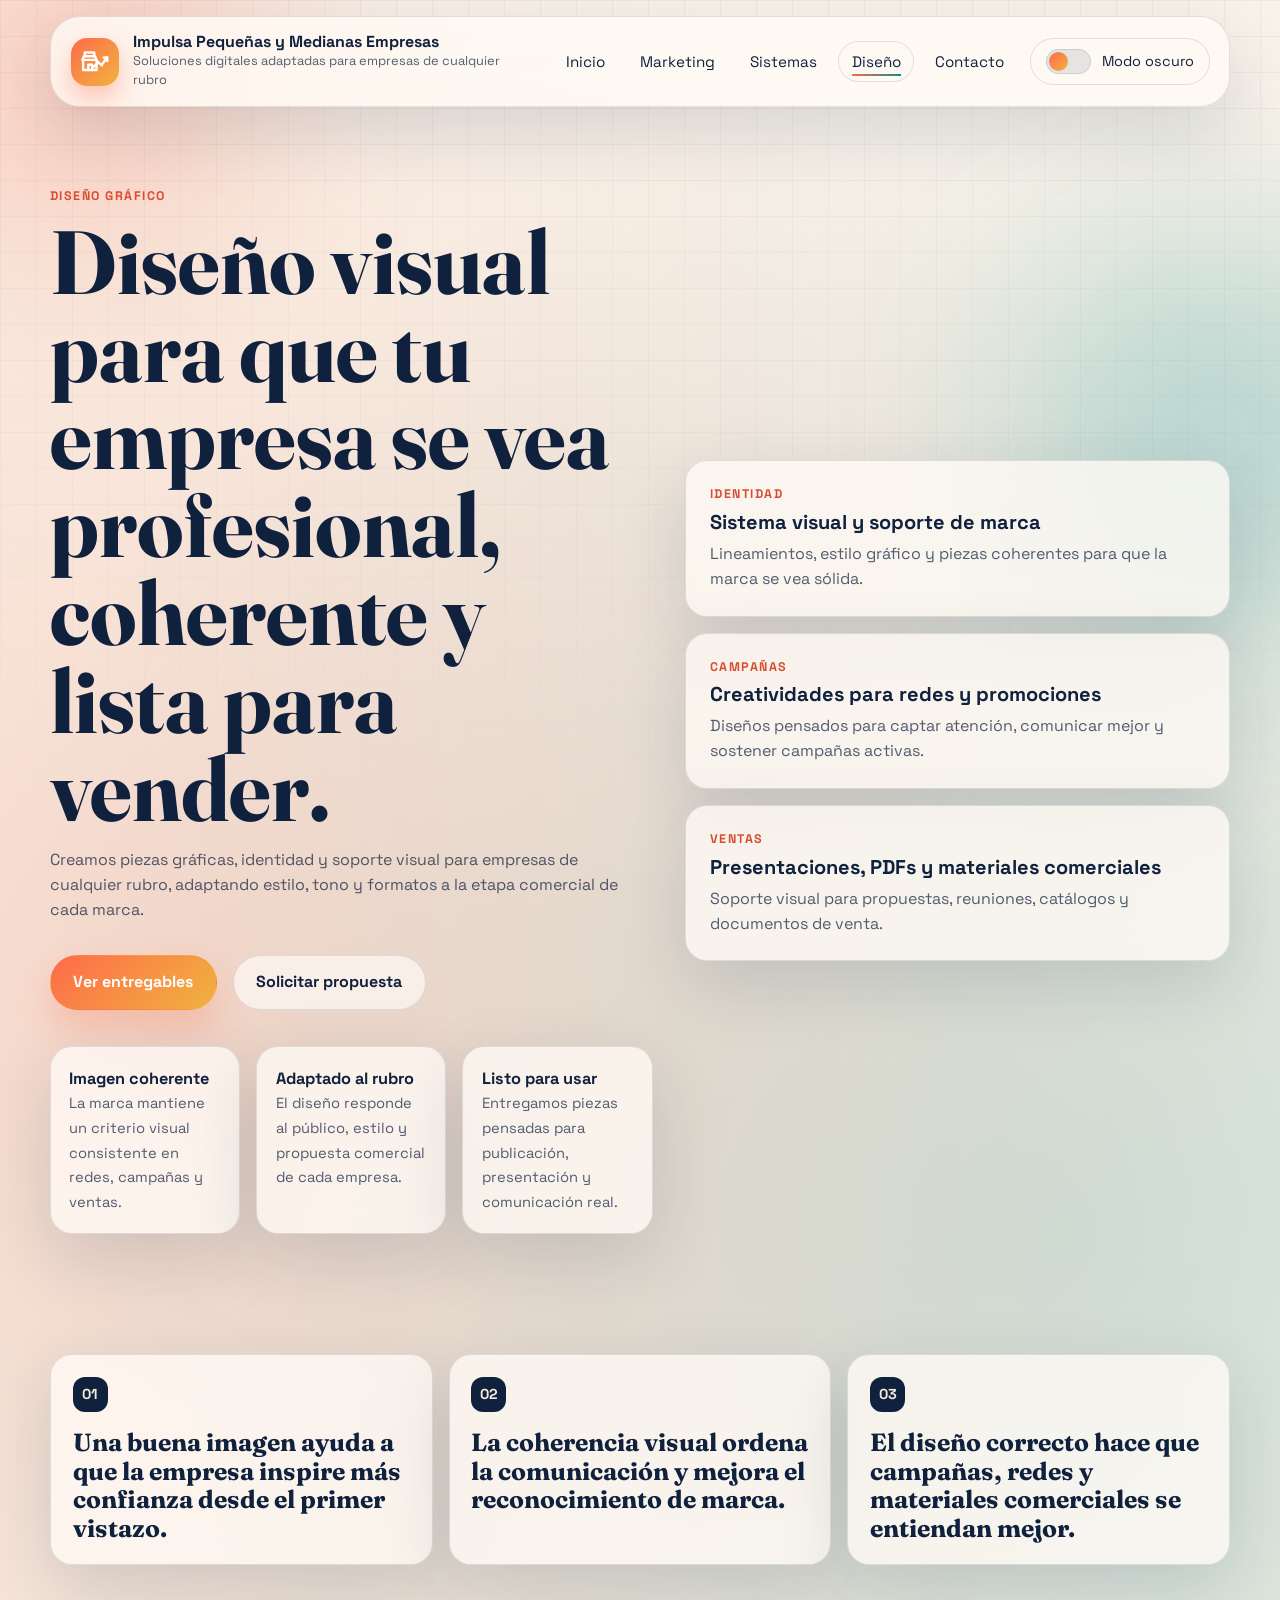
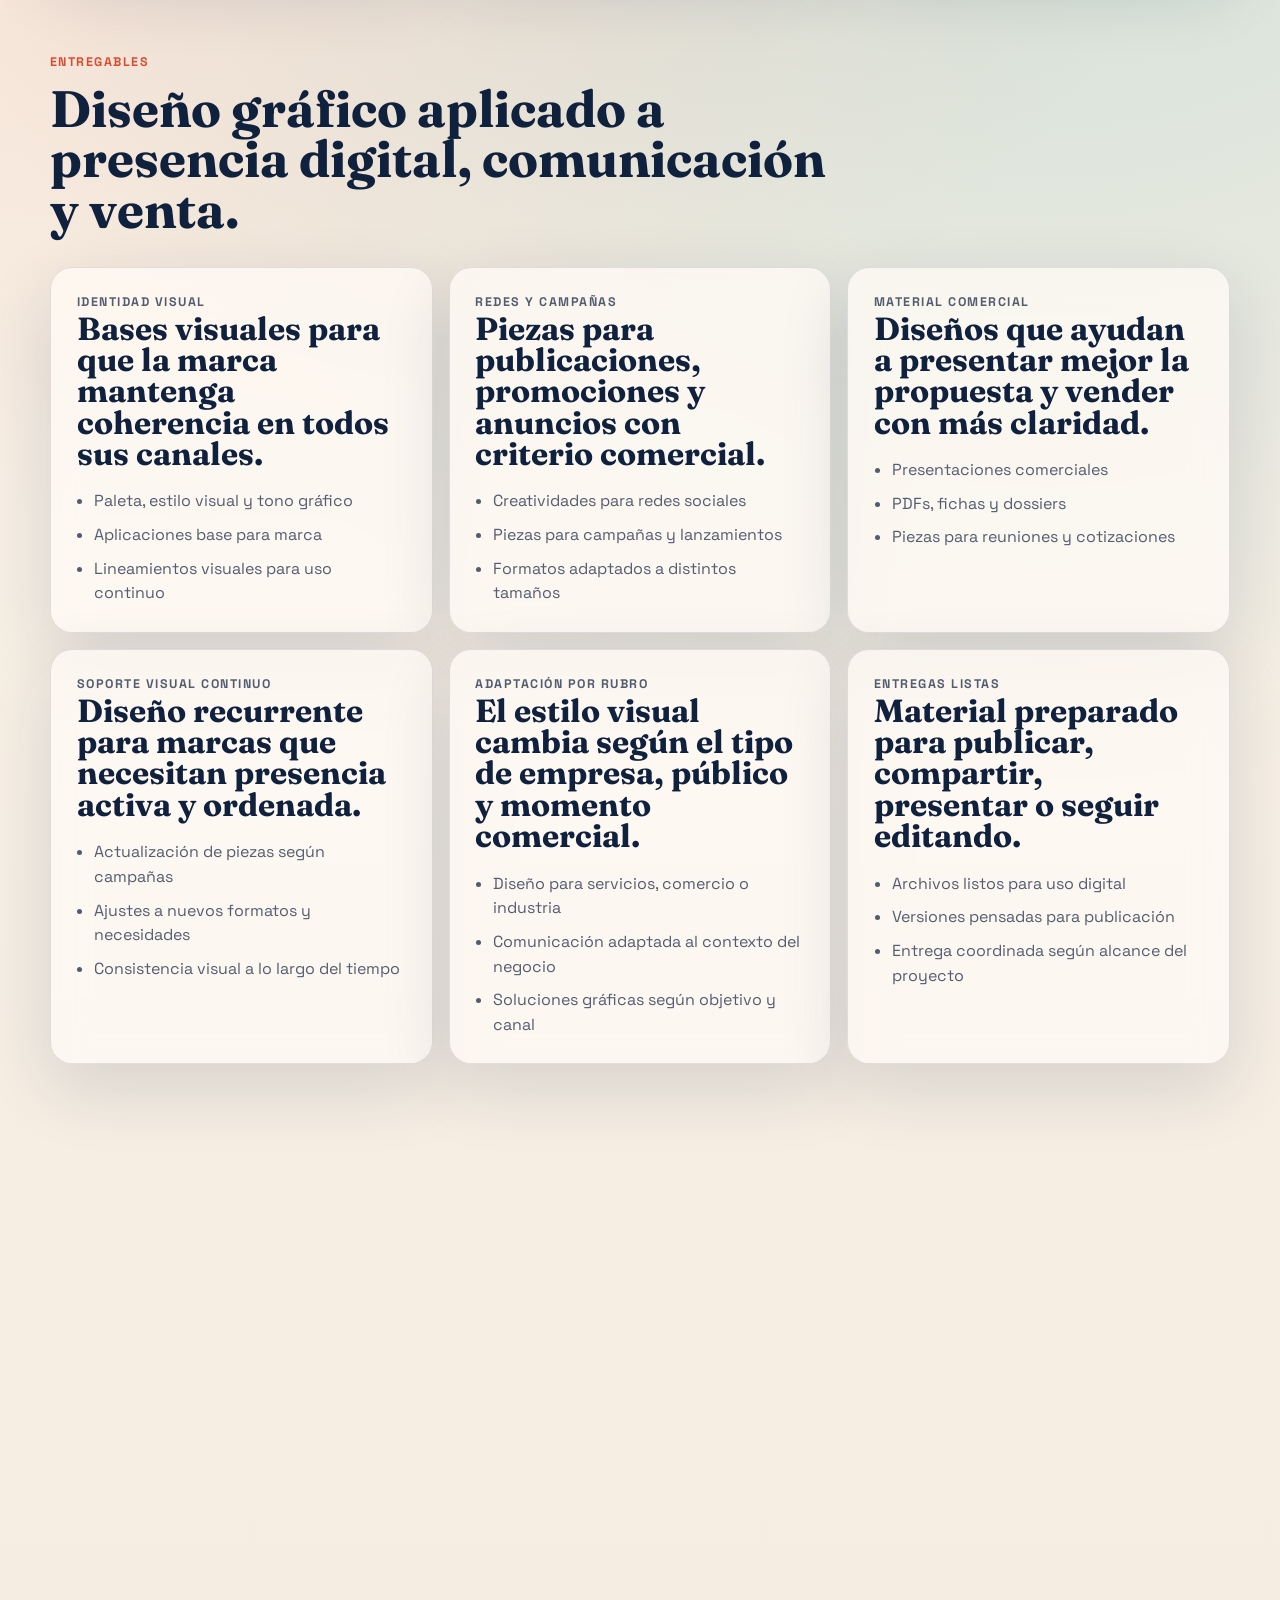
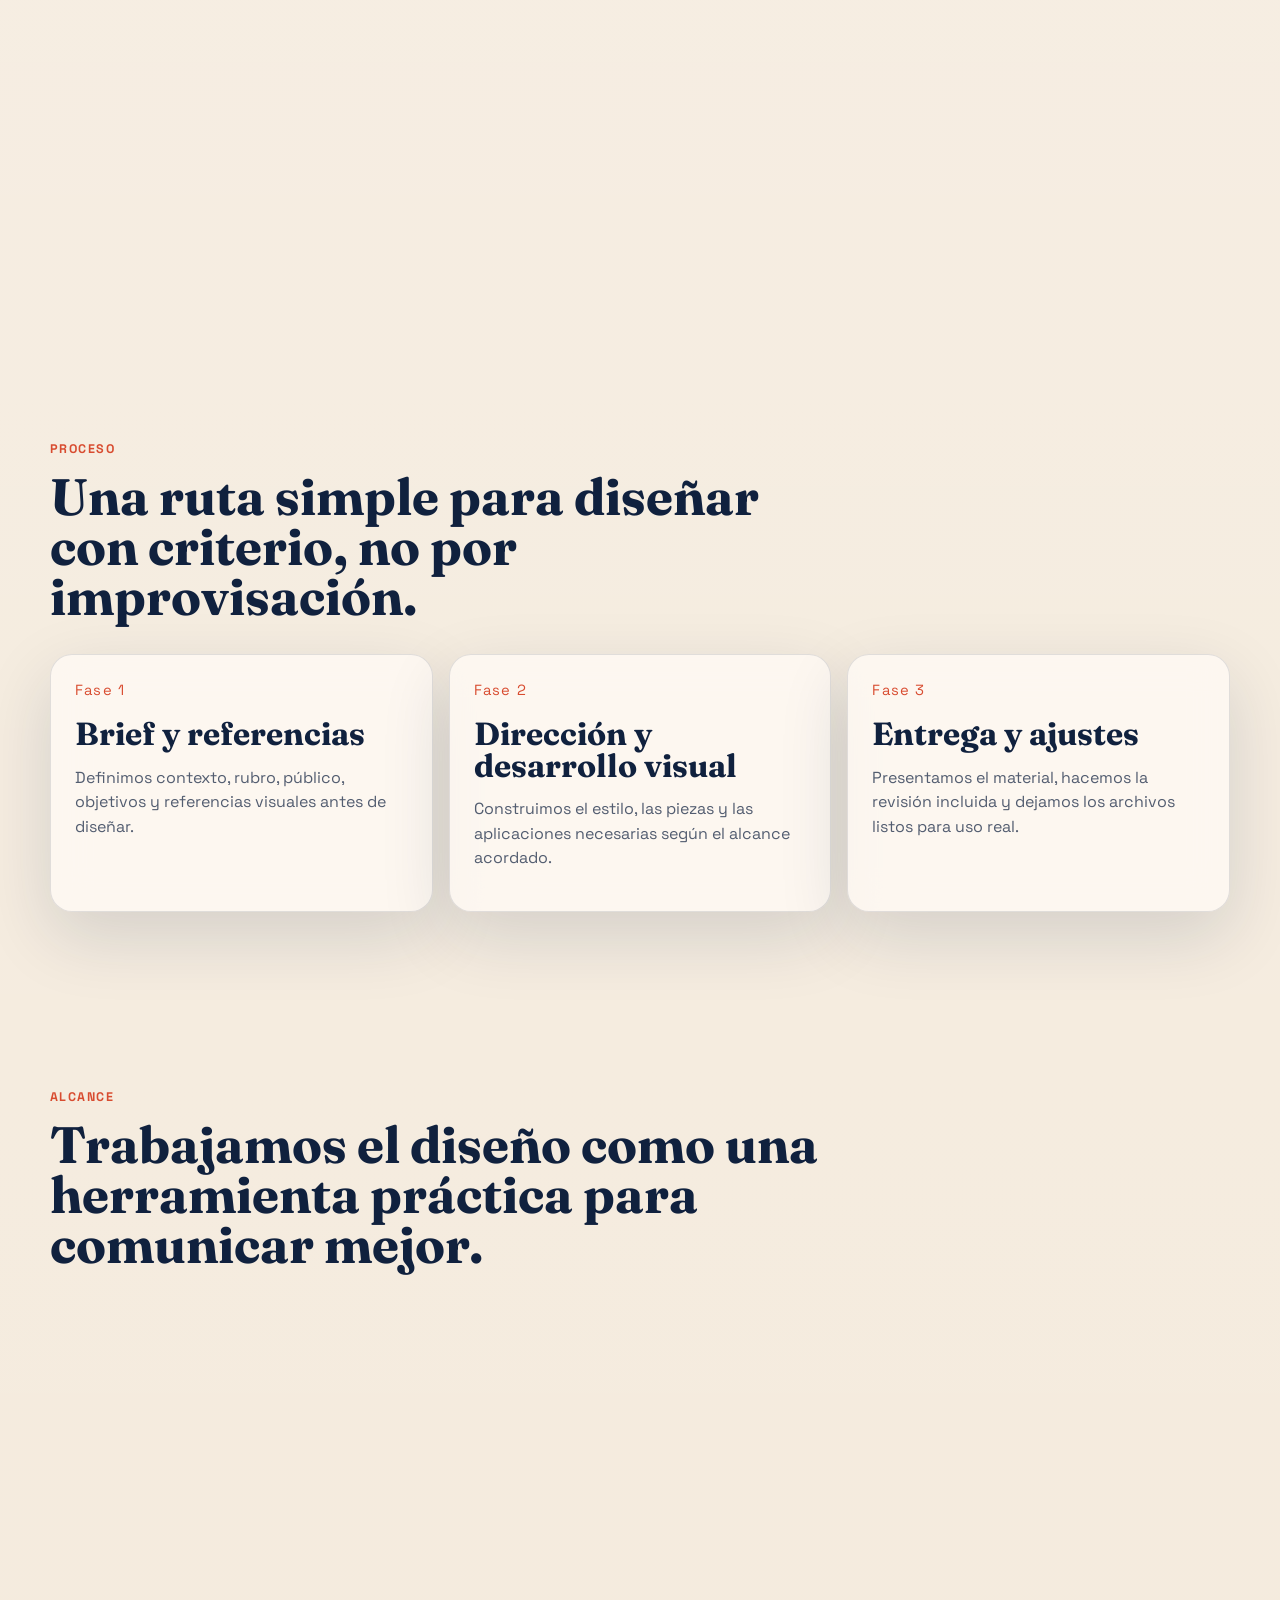
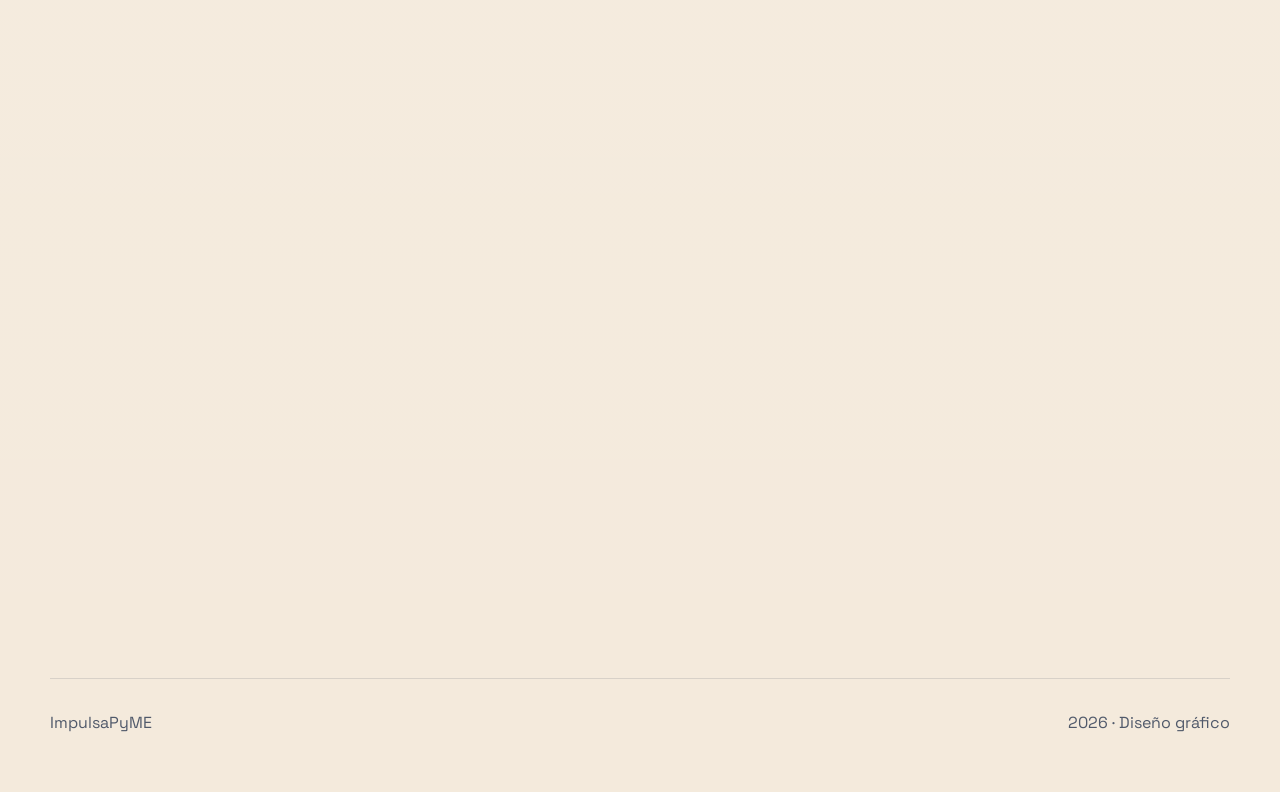
==== diseno.html @ 604ebffc "Add new HTML pages for Diseño Gráfico, Marketing y Redes, and Software a Medida services" ====
<!DOCTYPE html>
<html lang="es">
  <head>
    <meta charset="UTF-8" />
    <meta name="viewport" content="width=device-width, initial-scale=1.0" />
    <meta
      name="description"
      content="Diseño gráfico para empresas de cualquier rubro: identidad visual, piezas para redes, campañas, presentaciones y materiales comerciales."
    />
    <meta name="theme-color" content="#f4eadc" id="theme-color-meta" />
    <title>ImpulsaPyME | Diseño Gráfico</title>
    <link rel="icon" type="image/svg+xml" href="assets/favicon.svg" />
    <link rel="stylesheet" href="styles.css" />
    <script src="script.js" defer></script>
  </head>
  <body data-page="design">
    <div class="background-glow background-glow--left"></div>
    <div class="background-glow background-glow--right"></div>

    <div class="site-shell">
      <header class="topbar">
        <a class="brand" href="index.html" aria-label="Ir al inicio">
          <span class="brand-mark" aria-hidden="true">
            <img src="assets/brand-mark.svg" alt="" />
          </span>
          <span class="brand-copy">
            <strong>Impulsa Pequeñas y Medianas Empresas</strong>
            <small>Soluciones digitales adaptadas para empresas de cualquier rubro</small>
          </span>
        </a>

        <div class="topbar-actions">
          <nav class="site-nav" id="site-nav" aria-label="Principal">
            <a href="index.html" data-page="home">Inicio</a>
            <a href="marketing.html" data-page="marketing">Marketing</a>
            <a href="software.html" data-page="software">Sistemas</a>
            <a href="diseno.html" data-page="design">Diseño</a>
            <a href="#contacto">Contacto</a>
          </nav>

          <button
            class="theme-toggle"
            type="button"
            aria-label="Cambiar tema"
            aria-pressed="false"
          >
            <span class="theme-toggle__track">
              <span class="theme-toggle__thumb"></span>
            </span>
            <span class="theme-toggle__label">Modo oscuro</span>
          </button>
        </div>

        <button
          class="nav-toggle"
          type="button"
          aria-expanded="false"
          aria-controls="site-nav"
          aria-label="Abrir menú"
        >
          <span class="nav-toggle__icon" aria-hidden="true">
            <span></span>
            <span></span>
            <span></span>
          </span>
          <span class="nav-toggle__label">Menú</span>
        </button>
      </header>

      <main>
        <section class="hero section">
          <div class="hero-copy hero-copy--wide reveal">
            <p class="eyebrow">Diseño gráfico</p>
            <h1>Diseño visual para que tu empresa se vea profesional, coherente y lista para vender.</h1>
            <p class="lead">
              Creamos piezas gráficas, identidad y soporte visual para empresas de cualquier rubro,
              adaptando estilo, tono y formatos a la etapa comercial de cada marca.
            </p>

            <div class="hero-actions">
              <a class="button button-primary" href="#entregables">Ver entregables</a>
              <a class="button button-secondary" href="#contacto">Solicitar propuesta</a>
            </div>

            <ul class="hero-stats" aria-label="Ventajas clave">
              <li>
                <strong>Imagen coherente</strong>
                <span>La marca mantiene un criterio visual consistente en redes, campañas y ventas.</span>
              </li>
              <li>
                <strong>Adaptado al rubro</strong>
                <span>El diseño responde al público, estilo y propuesta comercial de cada empresa.</span>
              </li>
              <li>
                <strong>Listo para usar</strong>
                <span>Entregamos piezas pensadas para publicación, presentación y comunicación real.</span>
              </li>
            </ul>
          </div>

          <div class="proposal-stack reveal">
            <article class="proposal-card">
              <p class="panel-label">Identidad</p>
              <strong>Sistema visual y soporte de marca</strong>
              <span>Lineamientos, estilo gráfico y piezas coherentes para que la marca se vea sólida.</span>
            </article>
            <article class="proposal-card">
              <p class="panel-label">Campañas</p>
              <strong>Creatividades para redes y promociones</strong>
              <span>Diseños pensados para captar atención, comunicar mejor y sostener campañas activas.</span>
            </article>
            <article class="proposal-card">
              <p class="panel-label">Ventas</p>
              <strong>Presentaciones, PDFs y materiales comerciales</strong>
              <span>Soporte visual para propuestas, reuniones, catálogos y documentos de venta.</span>
            </article>
          </div>
        </section>

        <section class="benefit-band reveal" aria-label="Razones para invertir en diseño">
          <article>
            <span>01</span>
            <h2>Una buena imagen ayuda a que la empresa inspire más confianza desde el primer vistazo.</h2>
          </article>
          <article>
            <span>02</span>
            <h2>La coherencia visual ordena la comunicación y mejora el reconocimiento de marca.</h2>
          </article>
          <article>
            <span>03</span>
            <h2>El diseño correcto hace que campañas, redes y materiales comerciales se entiendan mejor.</h2>
          </article>
        </section>

        <section class="section" id="entregables">
          <div class="section-heading reveal">
            <p class="eyebrow">Entregables</p>
            <h2>Diseño gráfico aplicado a presencia digital, comunicación y venta.</h2>
          </div>

          <div class="service-grid">
            <article class="service-card reveal">
              <p class="card-kicker">Identidad visual</p>
              <h3>Bases visuales para que la marca mantenga coherencia en todos sus canales.</h3>
              <ul>
                <li>Paleta, estilo visual y tono gráfico</li>
                <li>Aplicaciones base para marca</li>
                <li>Lineamientos visuales para uso continuo</li>
              </ul>
            </article>

            <article class="service-card reveal">
              <p class="card-kicker">Redes y campañas</p>
              <h3>Piezas para publicaciones, promociones y anuncios con criterio comercial.</h3>
              <ul>
                <li>Creatividades para redes sociales</li>
                <li>Piezas para campañas y lanzamientos</li>
                <li>Formatos adaptados a distintos tamaños</li>
              </ul>
            </article>

            <article class="service-card reveal">
              <p class="card-kicker">Material comercial</p>
              <h3>Diseños que ayudan a presentar mejor la propuesta y vender con más claridad.</h3>
              <ul>
                <li>Presentaciones comerciales</li>
                <li>PDFs, fichas y dossiers</li>
                <li>Piezas para reuniones y cotizaciones</li>
              </ul>
            </article>

            <article class="service-card reveal">
              <p class="card-kicker">Soporte visual continuo</p>
              <h3>Diseño recurrente para marcas que necesitan presencia activa y ordenada.</h3>
              <ul>
                <li>Actualización de piezas según campañas</li>
                <li>Ajustes a nuevos formatos y necesidades</li>
                <li>Consistencia visual a lo largo del tiempo</li>
              </ul>
            </article>

            <article class="service-card reveal">
              <p class="card-kicker">Adaptación por rubro</p>
              <h3>El estilo visual cambia según el tipo de empresa, público y momento comercial.</h3>
              <ul>
                <li>Diseño para servicios, comercio o industria</li>
                <li>Comunicación adaptada al contexto del negocio</li>
                <li>Soluciones gráficas según objetivo y canal</li>
              </ul>
            </article>

            <article class="service-card reveal">
              <p class="card-kicker">Entregas listas</p>
              <h3>Material preparado para publicar, compartir, presentar o seguir editando.</h3>
              <ul>
                <li>Archivos listos para uso digital</li>
                <li>Versiones pensadas para publicación</li>
                <li>Entrega coordinada según alcance del proyecto</li>
              </ul>
            </article>
          </div>
        </section>

        <section class="section" id="beneficios">
          <div class="section-heading reveal">
            <p class="eyebrow">Resultados</p>
            <h2>Diseño que no solo se ve bien: también ordena cómo la empresa se presenta y comunica.</h2>
          </div>

          <div class="benefits-grid">
            <article class="benefit-card reveal">
              <strong>Más coherencia de marca</strong>
              <p>Las piezas dejan de verse improvisadas y pasan a responder a una lógica visual común.</p>
            </article>
            <article class="benefit-card reveal">
              <strong>Mejor percepción</strong>
              <p>Una marca cuidada transmite más seriedad, orden y confianza frente al público.</p>
            </article>
            <article class="benefit-card reveal">
              <strong>Comunicación más clara</strong>
              <p>El diseño ayuda a que ofertas, mensajes y propuestas se entiendan con rapidez.</p>
            </article>
            <article class="benefit-card reveal">
              <strong>Versatilidad</strong>
              <p>El material puede aplicarse en redes, presentaciones, propuestas y campañas.</p>
            </article>
          </div>
        </section>

        <section class="section" id="proceso">
          <div class="section-heading reveal">
            <p class="eyebrow">Proceso</p>
            <h2>Una ruta simple para diseñar con criterio, no por improvisación.</h2>
          </div>

          <div class="process-grid process-grid--three">
            <article class="process-step reveal">
              <span>Fase 1</span>
              <h3>Brief y referencias</h3>
              <p>Definimos contexto, rubro, público, objetivos y referencias visuales antes de diseñar.</p>
            </article>
            <article class="process-step reveal">
              <span>Fase 2</span>
              <h3>Dirección y desarrollo visual</h3>
              <p>Construimos el estilo, las piezas y las aplicaciones necesarias según el alcance acordado.</p>
            </article>
            <article class="process-step reveal">
              <span>Fase 3</span>
              <h3>Entrega y ajustes</h3>
              <p>Presentamos el material, hacemos la revisión incluida y dejamos los archivos listos para uso real.</p>
            </article>
          </div>
        </section>

        <section class="section">
          <div class="section-heading reveal">
            <p class="eyebrow">Alcance</p>
            <h2>Trabajamos el diseño como una herramienta práctica para comunicar mejor.</h2>
          </div>

          <div class="note-grid">
            <article class="note-card reveal">
              <strong>Diseño para cualquier rubro</strong>
              <p>La propuesta visual se adapta al tipo de empresa, al público y al canal donde se usará.</p>
            </article>
            <article class="note-card reveal">
              <strong>Soporte comercial</strong>
              <p>Podemos diseñar desde contenido para redes hasta materiales para reuniones y propuestas.</p>
            </article>
            <article class="note-card reveal">
              <strong>Formato listo</strong>
              <p>Las piezas se preparan para publicación, envío o presentación según el caso.</p>
            </article>
            <article class="note-card reveal">
              <strong>Cotización personalizada</strong>
              <p>El alcance se define según cantidad de piezas, complejidad y continuidad requerida.</p>
            </article>
          </div>
        </section>

        <section class="section contact-section" id="contacto">
          <div class="contact-card reveal">
            <div>
              <p class="eyebrow">Contacto</p>
              <h2>Si quieres fortalecer la imagen de tu empresa, armamos una propuesta visual a medida.</h2>
              <p>
                Somos agentes ubicados en Santa Cruz, Bolivia, y trabajamos con empresas de
                cualquier rubro adaptando el diseño a sus objetivos y contexto comercial.
              </p>
            </div>

            <div class="contact-actions">
              <a
                class="button button-primary"
                href="mailto:julieth3357t@gmail.com?subject=Quiero%20cotizar%20dise%C3%B1o%20gr%C3%A1fico"
              >
                julieth3357t@gmail.com
              </a>
              <a
                class="button button-secondary"
                href="https://wa.me/59175541660?text=Hola%2C%20quiero%20cotizar%20dise%C3%B1o%20gr%C3%A1fico%20para%20mi%20empresa"
                target="_blank"
                rel="noreferrer"
              >
                WhatsApp: 755 41 660
              </a>
            </div>

            <div class="contact-meta">
              <button class="copy-chip" type="button" data-copy="julieth3357t@gmail.com">
                Copiar correo
              </button>
              <button class="copy-chip" type="button" data-copy="75541660">
                Copiar WhatsApp
              </button>
              <span class="microcopy">Agentes ubicados en Santa Cruz, Bolivia. Atención a empresas de cualquier rubro con soluciones adaptadas en marketing, sistemas y diseño.</span>
            </div>
          </div>
        </section>
      </main>

      <footer class="footer">
        <p>ImpulsaPyME</p>
        <p><span id="current-year"></span> · Diseño gráfico</p>
      </footer>
    </div>
  </body>
</html>
---- styles.css ----
@import url("https://fonts.googleapis.com/css2?family=Fraunces:opsz,wght@9..144,600;9..144,700&family=Space+Grotesk:wght@400;500;700&display=swap");

:root {
  --bg: #f4eadc;
  --bg-fade: rgba(255, 255, 255, 0.4);
  --surface: rgba(255, 250, 245, 0.78);
  --surface-strong: #fffaf5;
  --surface-contrast: rgba(16, 33, 62, 0.94);
  --ink: #10213e;
  --muted: rgba(16, 33, 62, 0.72);
  --line: rgba(16, 33, 62, 0.12);
  --line-strong: rgba(16, 33, 62, 0.22);
  --accent: #ff6b4a;
  --accent-deep: #d84c30;
  --teal: #0f8b8d;
  --teal-deep: #0a6b74;
  --gold: #f0b33f;
  --glow-left: rgba(255, 107, 74, 0.18);
  --glow-right: rgba(15, 139, 141, 0.18);
  --grid-color: rgba(16, 33, 62, 0.05);
  --shadow: 0 24px 70px rgba(16, 33, 62, 0.14);
  --shadow-strong: 0 36px 110px rgba(16, 33, 62, 0.22);
  --shadow-soft: 0 18px 40px rgba(16, 33, 62, 0.12);
  --radius-lg: 30px;
  --radius-md: 22px;
  --radius-sm: 999px;
  --max-width: 1180px;
  --surface-dark: #08111f;
  --surface-dark-strong: #0d1a2e;
  --ink-inverse: #fff7ef;
  --muted-inverse: rgba(255, 247, 239, 0.74);
  --line-inverse: rgba(255, 247, 239, 0.12);
  --theme-color: #f4eadc;
}

:root[data-theme="dark"] {
  --bg: #09111f;
  --bg-fade: rgba(9, 17, 31, 0.4);
  --surface: rgba(12, 20, 37, 0.74);
  --surface-strong: #101d34;
  --surface-contrast: rgba(244, 234, 220, 0.96);
  --ink: #ecf3ff;
  --muted: rgba(236, 243, 255, 0.72);
  --line: rgba(236, 243, 255, 0.12);
  --line-strong: rgba(236, 243, 255, 0.22);
  --accent: #ff8f6d;
  --accent-deep: #ffb39a;
  --teal: #56d8d4;
  --teal-deep: #87f2ef;
  --gold: #ffcf6d;
  --glow-left: rgba(255, 143, 109, 0.2);
  --glow-right: rgba(86, 216, 212, 0.2);
  --grid-color: rgba(236, 243, 255, 0.06);
  --shadow: 0 24px 70px rgba(0, 0, 0, 0.34);
  --shadow-strong: 0 36px 110px rgba(0, 0, 0, 0.46);
  --shadow-soft: 0 18px 40px rgba(0, 0, 0, 0.28);
  --surface-dark: #040914;
  --surface-dark-strong: #0a1425;
  --ink-inverse: #fff4e7;
  --muted-inverse: rgba(255, 244, 231, 0.72);
  --line-inverse: rgba(255, 244, 231, 0.14);
  --theme-color: #09111f;
}

* {
  box-sizing: border-box;
}

html {
  scroll-behavior: smooth;
}

body {
  margin: 0;
  min-height: 100vh;
  background:
    radial-gradient(circle at 15% 18%, var(--glow-left), transparent 24%),
    radial-gradient(circle at 82% 22%, var(--glow-right), transparent 26%),
    linear-gradient(180deg, var(--bg-fade), rgba(255, 255, 255, 0)), var(--bg);
  color: var(--ink);
  font-family: "Space Grotesk", sans-serif;
  line-height: 1.55;
  overflow-x: hidden;
  transition:
    background-color 0.35s ease,
    color 0.35s ease;
}

body::before {
  position: fixed;
  inset: 0;
  background-image:
    linear-gradient(var(--grid-color) 1px, transparent 1px),
    linear-gradient(90deg, var(--grid-color) 1px, transparent 1px);
  background-size: 36px 36px;
  content: "";
  -webkit-mask-image: linear-gradient(180deg, rgba(0, 0, 0, 0.85), transparent);
  mask-image: linear-gradient(180deg, rgba(0, 0, 0, 0.85), transparent);
  pointer-events: none;
  z-index: -3;
}

.background-glow {
  position: fixed;
  border-radius: 50%;
  filter: blur(100px);
  opacity: 0.55;
  pointer-events: none;
  z-index: -2;
}

.background-glow--left {
  top: -7rem;
  left: -6rem;
  width: 22rem;
  height: 22rem;
  background: color-mix(in srgb, var(--accent) 45%, transparent);
}

.background-glow--right {
  top: 15rem;
  right: -8rem;
  width: 24rem;
  height: 24rem;
  background: color-mix(in srgb, var(--teal) 42%, transparent);
}

.site-shell {
  width: min(calc(100% - 2rem), var(--max-width));
  margin: 0 auto;
  padding-bottom: 2.5rem;
}

.topbar {
  position: sticky;
  top: 1rem;
  z-index: 50;
  --header-y: 0px;
  --header-scale: 1;
  display: flex;
  align-items: center;
  justify-content: space-between;
  gap: 1rem;
  margin-top: 1rem;
  padding: 1rem 1.25rem;
  border: 1px solid var(--line);
  border-radius: var(--radius-lg);
  background: color-mix(in srgb, var(--surface-strong) 82%, transparent);
  backdrop-filter: blur(20px);
  box-shadow: var(--shadow);
  opacity: 1;
  transform: translateY(var(--header-y)) scale(var(--header-scale));
  transition:
    transform 0.25s ease,
    box-shadow 0.25s ease,
    background-color 0.25s ease,
    border-color 0.25s ease,
    opacity 0.22s ease;
}

.topbar.is-scrolled {
  --header-scale: 0.992;
  box-shadow: var(--shadow-strong);
}

.topbar.is-hidden {
  --header-y: calc(-100% - 1.4rem);
  opacity: 0;
  pointer-events: none;
}

.brand {
  display: inline-flex;
  align-items: center;
  gap: 0.9rem;
  color: inherit;
  min-width: 0;
  text-decoration: none;
}

.brand-mark {
  display: inline-grid;
  place-items: center;
  width: 3rem;
  height: 3rem;
  border-radius: 1rem;
  background: linear-gradient(135deg, var(--accent), var(--gold));
  color: #fff;
  font-weight: 700;
  letter-spacing: 0.08em;
  box-shadow: 0 12px 24px color-mix(in srgb, var(--accent) 35%, transparent);
  transition:
    transform 0.25s ease,
    box-shadow 0.25s ease;
}

.brand-mark img {
  display: block;
  width: 80%;
  height: 80%;
}

.brand:hover .brand-mark,
.brand:focus-visible .brand-mark {
  transform: rotate(-8deg) scale(1.05);
  box-shadow: 0 18px 34px color-mix(in srgb, var(--accent) 45%, transparent);
}

.brand-copy {
  display: flex;
  flex-direction: column;
  min-width: 0;
}

.brand-copy strong {
  font-size: 1rem;
  line-height: 1.1;
}

.brand-copy small {
  color: var(--muted);
  font-size: 0.8rem;
}

.topbar-actions {
  display: inline-flex;
  align-items: center;
  gap: 0.75rem;
  min-width: 0;
}

.site-nav {
  display: inline-flex;
  align-items: center;
  gap: 0.45rem;
}

.site-nav a {
  position: relative;
  display: inline-flex;
  align-items: center;
  min-height: 2.6rem;
  padding: 0.35rem 0.8rem;
  border: 1px solid transparent;
  border-radius: var(--radius-sm);
  color: var(--ink);
  font-size: 0.95rem;
  text-decoration: none;
  transition:
    transform 0.2s ease,
    border-color 0.2s ease,
    background-color 0.2s ease,
    color 0.2s ease;
}

.site-nav a::after {
  position: absolute;
  left: 0.8rem;
  right: 0.8rem;
  bottom: 0.35rem;
  height: 2px;
  background: linear-gradient(90deg, var(--accent), var(--teal));
  content: "";
  opacity: 0;
  transform: scaleX(0.4);
  transform-origin: left;
  transition:
    opacity 0.22s ease,
    transform 0.22s ease;
}

.site-nav a:hover,
.site-nav a:focus-visible {
  transform: translateY(-1px);
}

.site-nav a:hover::after,
.site-nav a:focus-visible::after,
.site-nav a.is-active::after {
  opacity: 1;
  transform: scaleX(1);
}

.site-nav a.is-active {
  border-color: var(--line);
  background: color-mix(in srgb, var(--surface) 88%, transparent);
}

.theme-toggle,
.nav-toggle {
  display: inline-flex;
  align-items: center;
  gap: 0.7rem;
  border: 1px solid var(--line);
  border-radius: var(--radius-sm);
  background: color-mix(in srgb, var(--surface-strong) 92%, transparent);
  color: var(--ink);
  cursor: pointer;
  font: inherit;
  padding: 0.65rem 0.95rem;
  transition:
    transform 0.2s ease,
    border-color 0.2s ease,
    background-color 0.2s ease;
}

.theme-toggle:hover,
.theme-toggle:focus-visible,
.nav-toggle:hover,
.nav-toggle:focus-visible {
  transform: translateY(-1px);
  border-color: var(--line-strong);
}

.theme-toggle__track {
  position: relative;
  width: 2.8rem;
  height: 1.55rem;
  flex-shrink: 0;
  border-radius: var(--radius-sm);
  background: color-mix(in srgb, var(--ink) 10%, transparent);
  box-shadow: inset 0 0 0 1px var(--line);
}

.theme-toggle__thumb {
  position: absolute;
  top: 0.18rem;
  left: 0.2rem;
  width: 1.18rem;
  height: 1.18rem;
  border-radius: 50%;
  background: linear-gradient(135deg, var(--accent), var(--gold));
  transition:
    transform 0.24s ease,
    background 0.24s ease;
}

:root[data-theme="dark"] .theme-toggle__thumb {
  transform: translateX(1.22rem);
  background: linear-gradient(135deg, var(--teal), var(--gold));
}

.theme-toggle__label {
  font-size: 0.9rem;
  white-space: nowrap;
}

.nav-toggle__icon {
  position: relative;
  display: inline-grid;
  width: 1.1rem;
  height: 0.95rem;
  flex-shrink: 0;
}

.nav-toggle__icon span {
  position: absolute;
  left: 0;
  width: 100%;
  height: 2px;
  border-radius: 999px;
  background: currentColor;
  transform-origin: center;
  transition:
    transform 0.22s ease,
    top 0.22s ease,
    opacity 0.22s ease;
}

.nav-toggle__icon span:nth-child(1) {
  top: 0;
}

.nav-toggle__icon span:nth-child(2) {
  top: calc(50% - 1px);
}

.nav-toggle__icon span:nth-child(3) {
  top: calc(100% - 2px);
}

.nav-toggle[aria-expanded="true"] .nav-toggle__icon span:nth-child(1) {
  top: calc(50% - 1px);
  transform: rotate(45deg);
}

.nav-toggle[aria-expanded="true"] .nav-toggle__icon span:nth-child(2) {
  opacity: 0;
}

.nav-toggle[aria-expanded="true"] .nav-toggle__icon span:nth-child(3) {
  top: calc(50% - 1px);
  transform: rotate(-45deg);
}

.nav-toggle__label {
  font-size: 0.9rem;
  font-weight: 500;
  white-space: nowrap;
}

.nav-toggle {
  display: none;
}

.section {
  padding: 5.5rem 0;
}

.hero {
  display: grid;
  grid-template-columns: minmax(0, 1.05fr) minmax(320px, 0.95fr);
  gap: 2rem;
  align-items: center;
  padding-top: 5rem;
}

.hero-copy,
.hero-visual,
.systems-visual {
  position: relative;
  z-index: 2;
}

.hero-visual,
.systems-visual {
  min-height: 36rem;
  padding: 1rem 1.75rem 2rem;
  margin: -1rem -1.75rem -2rem;
  overflow: visible;
  isolation: isolate;
}

.hero-visual::after,
.systems-visual::after {
  position: absolute;
  inset: 1rem 0.75rem 1.5rem;
  border-radius: 2.5rem;
  background: radial-gradient(
    circle at 50% 45%,
    color-mix(in srgb, var(--surface-strong) 28%, transparent),
    transparent 68%
  );
  content: "";
  pointer-events: none;
  z-index: -1;
}

.eyebrow,
.card-kicker,
.panel-label {
  margin: 0;
  text-transform: uppercase;
  letter-spacing: 0.12em;
  font-size: 0.78rem;
  font-weight: 700;
}

.eyebrow,
.panel-label {
  color: var(--accent-deep);
}

.card-kicker {
  color: var(--teal-deep);
}

h1,
h2,
h3 {
  margin: 0;
  font-family: "Fraunces", serif;
  line-height: 0.98;
}

h1 {
  margin-top: 0.7rem;
  font-size: clamp(3rem, 7vw, 6.2rem);
  max-width: 11ch;
}

h2 {
  font-size: clamp(2rem, 4vw, 3.5rem);
}

h3 {
  font-size: clamp(1.5rem, 2.8vw, 2rem);
}

.lead,
.section-heading > p:not(.eyebrow),
.service-card p,
.benefit-card p,
.proposal-card span,
.process-step p,
.price-card li,
.side-card p,
.note-card p,
.terms-card p,
.contact-card p,
.software-price p,
.scene-core span,
.systems-core span {
  color: var(--muted);
}

.hero-copy--wide h1 {
  max-width: 13ch;
}

.hero-copy--wide .lead {
  max-width: 58ch;
}

.home-hero {
  position: relative;
}

.hero-dynamic-title {
  max-width: 10.5ch;
}

.hero-dynamic-break {
  display: inline-flex;
  align-items: baseline;
  flex-wrap: wrap;
  gap: 0.18em;
}

.hero-word-stack {
  position: relative;
  display: inline-grid;
  min-width: 8ch;
  height: 1.08em;
  margin-left: 0.04em;
  vertical-align: baseline;
}

.hero-word {
  grid-area: 1 / 1;
  color: var(--accent-deep);
  opacity: 0;
  transform: translateY(0.5em) scale(0.94);
  transition:
    opacity 0.35s ease,
    transform 0.35s ease;
}

.hero-word.is-active {
  opacity: 1;
  transform: translateY(0) scale(1);
}

.hero-signal-row {
  display: flex;
  flex-wrap: wrap;
  gap: 0.7rem;
  margin-top: 1.35rem;
}

.hero-signal-row span {
  display: inline-flex;
  align-items: center;
  justify-content: center;
  min-height: 2.5rem;
  padding: 0.55rem 1rem;
  border: 1px solid var(--line);
  border-radius: var(--radius-sm);
  background:
    linear-gradient(
      135deg,
      color-mix(in srgb, var(--accent) 10%, transparent),
      color-mix(in srgb, var(--teal) 12%, transparent)
    ),
    color-mix(in srgb, var(--surface) 92%, transparent);
  box-shadow: var(--shadow-soft);
  font-size: 0.86rem;
  font-weight: 700;
  letter-spacing: 0.08em;
  text-transform: uppercase;
}

.hero-actions {
  display: flex;
  flex-wrap: wrap;
  gap: 1rem;
  margin: 2rem 0 2.25rem;
}

.card-actions {
  display: flex;
  flex-wrap: wrap;
  gap: 0.8rem;
  margin-top: 1.4rem;
}

.button {
  display: inline-flex;
  align-items: center;
  justify-content: center;
  gap: 0.5rem;
  min-height: 3.4rem;
  padding: 0.9rem 1.4rem;
  border: 1px solid transparent;
  border-radius: var(--radius-sm);
  color: var(--ink);
  font-weight: 700;
  text-decoration: none;
  transition:
    transform 0.22s ease,
    box-shadow 0.22s ease,
    background-color 0.22s ease,
    border-color 0.22s ease,
    color 0.22s ease;
}

.button:hover,
.button:focus-visible,
.copy-chip:hover,
.copy-chip:focus-visible {
  transform: translateY(-2px);
}

.button-primary {
  background: linear-gradient(135deg, var(--accent), var(--gold));
  color: #fff;
  box-shadow: 0 18px 35px color-mix(in srgb, var(--accent) 26%, transparent);
}

.button-primary:hover,
.button-primary:focus-visible {
  box-shadow: 0 24px 46px color-mix(in srgb, var(--accent) 34%, transparent);
}

.button-secondary {
  border-color: var(--line);
  background: color-mix(in srgb, var(--surface) 90%, transparent);
}

.hero-stats {
  display: grid;
  grid-template-columns: repeat(3, minmax(0, 1fr));
  gap: 1rem;
  padding: 0;
  margin: 0;
  list-style: none;
}

:is(
  .hero-stats li,
  .benefit-band article,
  .service-card,
  .software-card,
  .software-benefits,
  .software-price,
  .benefit-card,
  .proposal-card,
  .process-step,
  .price-card,
  .side-card,
  .note-card,
  .terms-card,
  .contact-card
) {
  position: relative;
  overflow: hidden;
  border: 1px solid var(--line);
  border-radius: var(--radius-md);
  background: var(--surface);
  backdrop-filter: blur(18px);
  box-shadow: var(--shadow);
  --card-raise: 0px;
  --card-rotate-x: 0deg;
  --card-rotate-y: 0deg;
  transform: translateY(var(--card-raise)) rotateX(var(--card-rotate-x))
    rotateY(var(--card-rotate-y));
  transform-style: preserve-3d;
  transition:
    transform 0.28s ease,
    box-shadow 0.28s ease,
    border-color 0.28s ease,
    background-color 0.28s ease;
}

:is(
  .hero-stats li,
  .benefit-band article,
  .service-card,
  .software-card,
  .software-benefits,
  .software-price,
  .benefit-card,
  .proposal-card,
  .process-step,
  .price-card,
  .side-card,
  .note-card,
  .terms-card,
  .contact-card
)::before {
  position: absolute;
  inset: -120% auto auto -30%;
  width: 60%;
  height: 260%;
  background: linear-gradient(
    90deg,
    transparent,
    color-mix(in srgb, var(--ink) 6%, transparent),
    transparent
  );
  content: "";
  opacity: 0;
  pointer-events: none;
  transform: rotate(18deg) translateX(-100%);
  transition:
    opacity 0.3s ease,
    transform 0.5s ease;
}

:is(
  .hero-stats li,
  .benefit-band article,
  .service-card,
  .software-card,
  .software-benefits,
  .software-price,
  .benefit-card,
  .proposal-card,
  .process-step,
  .price-card,
  .side-card,
  .note-card,
  .terms-card,
  .contact-card
):hover,
:is(
  .hero-stats li,
  .benefit-band article,
  .service-card,
  .software-card,
  .software-benefits,
  .software-price,
  .benefit-card,
  .proposal-card,
  .process-step,
  .price-card,
  .side-card,
  .note-card,
  .terms-card,
  .contact-card
).is-tilting {
  border-color: var(--line-strong);
  box-shadow: var(--shadow-strong);
  --card-raise: -8px;
}

:is(
    .hero-stats li,
    .benefit-band article,
    .service-card,
    .software-card,
    .software-benefits,
    .software-price,
    .benefit-card,
    .proposal-card,
    .process-step,
    .price-card,
    .side-card,
    .note-card,
    .terms-card,
    .contact-card
  ):hover::before,
:is(
    .hero-stats li,
    .benefit-band article,
    .service-card,
    .software-card,
    .software-benefits,
    .software-price,
    .benefit-card,
    .proposal-card,
    .process-step,
    .price-card,
    .side-card,
    .note-card,
    .terms-card,
    .contact-card
  ).is-tilting::before {
  opacity: 1;
  transform: rotate(18deg) translateX(230%);
}

.hero-stats li {
  padding: 1.15rem;
}

.hero-stats strong,
.benefit-card strong,
.process-step span,
.terms-card strong,
.note-card strong {
  display: block;
}

.hero-stats strong {
  font-size: 1.02rem;
}

.hero-stats span {
  color: var(--muted);
  font-size: 0.92rem;
}

.scene-shell,
.systems-scene {
  position: relative;
  overflow: visible;
  perspective: 1800px;
  --tilt-x: -12deg;
  --tilt-y: 18deg;
  touch-action: pan-y;
  will-change: transform;
}

.scene-stage,
.systems-stage {
  position: relative;
  height: 34rem;
  transform-style: preserve-3d;
  transform: rotateX(var(--tilt-x)) rotateY(var(--tilt-y));
  transition: transform 0.18s ease-out;
}

.scene-floor,
.systems-floor {
  position: absolute;
  top: 52%;
  left: 50%;
  border: 1px solid color-mix(in srgb, var(--ink) 12%, transparent);
  border-radius: 50%;
  transform-style: preserve-3d;
}

.scene-floor {
  width: 28rem;
  height: 28rem;
  background:
    radial-gradient(
      circle,
      color-mix(in srgb, var(--teal) 16%, transparent),
      transparent 60%
    ),
    linear-gradient(
      180deg,
      color-mix(in srgb, var(--surface-strong) 75%, transparent),
      transparent
    );
  box-shadow:
    0 0 80px color-mix(in srgb, var(--teal) 14%, transparent),
    inset 0 0 80px color-mix(in srgb, var(--accent) 10%, transparent);
  transform: translate(-50%, -50%) rotateX(82deg) translateZ(-120px);
}

.systems-floor {
  width: 26rem;
  height: 26rem;
  background:
    radial-gradient(
      circle,
      color-mix(in srgb, var(--accent) 15%, transparent),
      transparent 64%
    ),
    linear-gradient(
      180deg,
      color-mix(in srgb, var(--surface-strong) 72%, transparent),
      transparent
    );
  box-shadow:
    0 0 80px color-mix(in srgb, var(--accent) 16%, transparent),
    inset 0 0 90px color-mix(in srgb, var(--teal) 12%, transparent);
  transform: translate(-50%, -50%) rotateX(80deg) translateZ(-125px);
}

.scene-rig,
.systems-rig {
  position: absolute;
  inset: 0;
  transform-style: preserve-3d;
}

.scene-ring,
.systems-gridplane {
  position: absolute;
  top: 50%;
  left: 50%;
  border-radius: 50%;
  transform-style: preserve-3d;
}

.scene-ring {
  border: 1px solid color-mix(in srgb, var(--ink) 14%, transparent);
}

.scene-ring--outer {
  width: 28rem;
  height: 28rem;
  transform: translate(-50%, -50%) rotateX(76deg);
  animation: ring-spin-outer 22s linear infinite;
}

.scene-ring--inner {
  width: 18rem;
  height: 18rem;
  transform: translate(-50%, -50%) rotateY(90deg) rotateX(18deg);
  animation: ring-spin-inner 13s linear infinite reverse;
}

.systems-gridplane {
  border: 1px solid color-mix(in srgb, var(--teal) 32%, transparent);
}

.systems-gridplane--one {
  width: 24rem;
  height: 24rem;
  transform: translate(-50%, -50%) rotateX(74deg);
  animation: ring-spin-outer 18s linear infinite reverse;
}

.systems-gridplane--two {
  width: 16rem;
  height: 16rem;
  transform: translate(-50%, -50%) rotateY(90deg) rotateX(18deg);
  animation: ring-spin-inner 10s linear infinite;
}

.scene-core,
.systems-core {
  position: absolute;
  top: 50%;
  left: 50%;
  border: 1px solid color-mix(in srgb, var(--ink) 16%, transparent);
  border-radius: 24px;
  background: linear-gradient(
    145deg,
    color-mix(in srgb, var(--surface-strong) 90%, transparent),
    color-mix(in srgb, var(--surface) 88%, transparent)
  );
  box-shadow: 0 30px 90px color-mix(in srgb, var(--ink) 22%, transparent);
}

.scene-core {
  width: min(82%, 23rem);
  padding: 1.55rem;
  transform: translate(-50%, -50%) translateZ(110px);
}

.systems-core {
  width: min(82%, 21rem);
  padding: 1.45rem;
  transform: translate(-50%, -50%) translateZ(120px);
}

.scene-core strong,
.systems-core strong {
  display: block;
  margin: 0.55rem 0;
  font-family: "Fraunces", serif;
  font-size: clamp(1.8rem, 4vw, 2.4rem);
  line-height: 1.04;
}

.scene-core span,
.systems-core span {
  display: block;
}

.orbit {
  position: absolute;
  inset: 0;
  transform-style: preserve-3d;
}

.orbit--one {
  animation: orbit-spin 16s linear infinite;
}

.orbit--two {
  animation: orbit-spin 20s linear infinite reverse;
}

.orbit--three {
  animation: orbit-spin 18s linear infinite;
}

.orbit-card,
.systems-panel {
  position: absolute;
  top: 50%;
  left: 50%;
  border: 1px solid color-mix(in srgb, var(--ink) 14%, transparent);
  border-radius: 18px;
  background: color-mix(in srgb, var(--surface-strong) 88%, transparent);
  box-shadow: var(--shadow-soft);
}

.orbit-card {
  width: 11.5rem;
  padding: 1rem 1.05rem;
}

.orbit-card span,
.systems-panel span {
  display: block;
  color: var(--teal-deep);
  font-size: 0.76rem;
  font-weight: 700;
  letter-spacing: 0.12em;
  text-transform: uppercase;
}

.orbit-card strong,
.systems-panel strong {
  display: block;
  margin-top: 0.35rem;
  line-height: 1.2;
}

.orbit--one .orbit-card {
  transform: translate(-50%, -50%) rotateY(0deg) translateZ(255px)
    translateY(-125px);
}

.orbit--two .orbit-card {
  transform: translate(-50%, -50%) rotateY(120deg) translateZ(230px)
    translateY(125px);
}

.orbit--three .orbit-card {
  transform: translate(-50%, -50%) rotateY(240deg) translateZ(240px)
    translateY(-12px);
}

.scene-pill {
  position: absolute;
  padding: 0.7rem 1rem;
  border: 1px solid color-mix(in srgb, var(--surface-strong) 24%, transparent);
  border-radius: var(--radius-sm);
  background: var(--surface-contrast);
  color: color-mix(in srgb, var(--bg) 85%, transparent);
  font-size: 0.86rem;
  box-shadow: 0 18px 40px color-mix(in srgb, var(--ink) 26%, transparent);
}

:root[data-theme="dark"] .scene-pill {
  color: #0d172a;
}

.scene-pill--one {
  top: 13%;
  right: 4%;
  animation: pill-float-one 6s ease-in-out infinite;
}

.scene-pill--two {
  bottom: 13%;
  left: 3%;
  animation: pill-float-two 7s ease-in-out infinite;
}

.software-intro {
  display: grid;
  grid-template-columns: minmax(0, 1.05fr) minmax(300px, 0.95fr);
  gap: 1.5rem;
  align-items: center;
}

.systems-panel {
  width: 10rem;
  padding: 0.95rem;
}

.systems-panel--one {
  transform: translate(-50%, -50%) translate3d(-170px, -105px, 160px)
    rotateY(16deg);
  animation: systems-float-a 6.4s ease-in-out infinite;
}

.systems-panel--two {
  transform: translate(-50%, -50%) translate3d(165px, -30px, 130px)
    rotateY(-18deg);
  animation: systems-float-b 7.1s ease-in-out infinite;
}

.systems-panel--three {
  transform: translate(-50%, -50%) translate3d(-25px, 120px, 180px)
    rotateY(10deg);
  animation: systems-float-c 6.7s ease-in-out infinite;
}

.systems-node {
  position: absolute;
  top: 50%;
  left: 50%;
  width: 1rem;
  height: 1rem;
  border-radius: 50%;
  background: linear-gradient(135deg, var(--accent), var(--teal));
  box-shadow: 0 0 30px color-mix(in srgb, var(--teal) 40%, transparent);
  --node-x: 0px;
  --node-y: 0px;
  --node-z: 0px;
}

.systems-node--one {
  --node-x: -170px;
  --node-y: 80px;
  --node-z: 120px;
  animation: node-pulse 3.8s ease-in-out infinite;
}

.systems-node--two {
  --node-x: 170px;
  --node-y: 90px;
  --node-z: 140px;
  animation: node-pulse 4.2s ease-in-out infinite 0.8s;
}

.systems-node--three {
  --node-x: 0px;
  --node-y: -150px;
  --node-z: 160px;
  animation: node-pulse 3.6s ease-in-out infinite 1.2s;
}

.benefit-band {
  display: grid;
  grid-template-columns: repeat(3, minmax(0, 1fr));
  gap: 1rem;
  margin-top: 2rem;
}

.benefit-band article {
  padding: 1.35rem;
}

.benefit-band span {
  display: inline-flex;
  align-items: center;
  justify-content: center;
  width: 2.2rem;
  height: 2.2rem;
  margin-bottom: 1rem;
  border-radius: 0.75rem;
  background: var(--ink);
  color: var(--bg);
  font-size: 0.9rem;
  font-weight: 700;
}

.benefit-band h2 {
  font-size: clamp(1.2rem, 2.2vw, 1.55rem);
  line-height: 1.15;
}

.proof-ticker {
  margin-top: 1.25rem;
}

.proof-ticker__viewport {
  position: relative;
  overflow: hidden;
  border: 1px solid var(--line);
  border-radius: var(--radius-sm);
  background: color-mix(in srgb, var(--surface-strong) 82%, transparent);
  box-shadow: var(--shadow-soft);
}

.proof-ticker__viewport::before,
.proof-ticker__viewport::after {
  position: absolute;
  top: 0;
  bottom: 0;
  width: 5rem;
  content: "";
  pointer-events: none;
  z-index: 1;
}

.proof-ticker__viewport::before {
  left: 0;
  background: linear-gradient(90deg, var(--surface-strong), transparent);
}

.proof-ticker__viewport::after {
  right: 0;
  background: linear-gradient(-90deg, var(--surface-strong), transparent);
}

.proof-ticker__track {
  display: flex;
  gap: 0.85rem;
  width: max-content;
  padding: 0.85rem 1rem;
  animation: ticker-slide 24s linear infinite;
}

.proof-ticker__track span {
  display: inline-flex;
  align-items: center;
  justify-content: center;
  min-height: 2.4rem;
  padding: 0.45rem 0.95rem;
  border: 1px solid var(--line);
  border-radius: var(--radius-sm);
  background: color-mix(in srgb, var(--surface) 90%, transparent);
  color: var(--ink);
  font-size: 0.82rem;
  font-weight: 700;
  letter-spacing: 0.08em;
  text-transform: uppercase;
  white-space: nowrap;
}

.home-contrast {
  padding-top: 4.75rem;
}

.home-contrast__shell {
  position: relative;
  display: grid;
  grid-template-columns: minmax(0, 1.1fr) minmax(280px, 0.9fr);
  gap: 1.2rem 1.3rem;
  overflow: hidden;
  padding: clamp(1.5rem, 3vw, 2.3rem);
  border: 1px solid color-mix(in srgb, var(--line-inverse) 90%, transparent);
  border-radius: calc(var(--radius-lg) + 4px);
  background:
    radial-gradient(
      circle at 15% 20%,
      color-mix(in srgb, var(--accent) 20%, transparent),
      transparent 30%
    ),
    radial-gradient(
      circle at 88% 14%,
      color-mix(in srgb, var(--teal) 18%, transparent),
      transparent 28%
    ),
    linear-gradient(135deg, var(--surface-dark-strong), var(--surface-dark));
  box-shadow: 0 40px 110px rgba(5, 12, 24, 0.32);
}

.home-contrast__shell::before {
  position: absolute;
  inset: 1rem;
  border: 1px solid rgba(255, 255, 255, 0.05);
  border-radius: calc(var(--radius-lg) - 2px);
  content: "";
  pointer-events: none;
}

.home-contrast__copy,
.home-contrast__aside,
.home-contrast__grid {
  position: relative;
  z-index: 1;
}

.home-contrast__copy h2,
.home-contrast__summary strong,
.impact-card strong {
  color: var(--ink-inverse);
}

.home-contrast__copy p,
.home-contrast__summary li,
.impact-card p {
  color: var(--muted-inverse);
}

.home-contrast__copy .eyebrow,
.home-contrast__summary .panel-label,
.impact-card span {
  color: color-mix(in srgb, var(--gold) 82%, #fff);
}

.home-contrast__micro {
  max-width: 35rem;
  font-size: 1.02rem;
}

.home-contrast__aside {
  display: grid;
  gap: 1rem;
  align-content: start;
}

.home-contrast__rail {
  height: 3.7rem;
  overflow: hidden;
  padding: 0 1rem;
  border: 1px solid var(--line-inverse);
  border-radius: var(--radius-sm);
  background: rgba(255, 255, 255, 0.04);
}

.home-contrast__rail-track {
  display: flex;
  flex-direction: column;
  animation: rail-words 10s linear infinite;
}

.home-contrast__rail-track span {
  display: flex;
  align-items: center;
  height: 3.7rem;
  font-size: clamp(1.5rem, 3.2vw, 2.1rem);
  font-weight: 700;
  letter-spacing: 0.16em;
  text-transform: uppercase;
  white-space: nowrap;
  color: rgba(255, 247, 239, 0.92);
}

.home-contrast__summary,
.impact-card {
  position: relative;
  overflow: hidden;
  border: 1px solid var(--line-inverse);
  border-radius: var(--radius-md);
  background: rgba(255, 255, 255, 0.05);
  backdrop-filter: blur(16px);
  box-shadow: 0 18px 50px rgba(0, 0, 0, 0.18);
  --card-raise: 0px;
  --card-rotate-x: 0deg;
  --card-rotate-y: 0deg;
  transform: translateY(var(--card-raise)) rotateX(var(--card-rotate-x))
    rotateY(var(--card-rotate-y));
  transform-style: preserve-3d;
  transition:
    transform 0.28s ease,
    box-shadow 0.28s ease,
    border-color 0.28s ease,
    background-color 0.28s ease;
}

.home-contrast__summary:hover,
.home-contrast__summary.is-tilting,
.impact-card:hover,
.impact-card.is-tilting {
  border-color: color-mix(in srgb, var(--ink-inverse) 18%, transparent);
  box-shadow: 0 26px 64px rgba(0, 0, 0, 0.24);
  --card-raise: -8px;
}

.home-contrast__summary::after,
.impact-card::after {
  position: absolute;
  top: var(--pointer-y, 50%);
  left: var(--pointer-x, 50%);
  width: 15rem;
  height: 15rem;
  border-radius: 50%;
  background: radial-gradient(
    circle,
    color-mix(in srgb, var(--accent) 24%, transparent),
    transparent 72%
  );
  content: "";
  opacity: var(--pointer-alpha, 0);
  pointer-events: none;
  transform: translate(-50%, -50%) scale(var(--pointer-scale, 0.68));
  transition:
    opacity 0.24s ease,
    transform 0.24s ease;
}

.home-contrast__summary:hover::after,
.home-contrast__summary.is-tilting::after,
.impact-card:hover::after,
.impact-card.is-tilting::after {
  opacity: 0.95;
  transform: translate(-50%, -50%) scale(1);
}

.home-contrast__summary {
  display: grid;
  gap: 0.85rem;
  padding: 1.35rem;
}

.home-contrast__summary strong {
  display: block;
  font-size: clamp(1.45rem, 2.8vw, 2rem);
  line-height: 1.05;
}

.home-contrast__summary ul {
  margin: 0;
  padding-left: 1.15rem;
}

.home-contrast__summary li + li {
  margin-top: 0.55rem;
}

.home-contrast__grid {
  grid-column: 1 / -1;
  display: grid;
  grid-template-columns: repeat(3, minmax(0, 1fr));
  gap: 1rem;
}

.impact-card {
  padding: 1.35rem;
}

.impact-card span {
  display: inline-block;
  font-size: 0.78rem;
  font-weight: 700;
  letter-spacing: 0.12em;
  text-transform: uppercase;
}

.impact-card strong {
  display: block;
  margin-top: 0.55rem;
  font-size: clamp(1.4rem, 2.8vw, 1.85rem);
  line-height: 1.05;
}

.impact-card p {
  margin-bottom: 0;
}

.home-loop {
  position: relative;
  overflow: hidden;
  margin-top: -0.35rem;
  margin-bottom: 1rem;
  border: 1px solid color-mix(in srgb, var(--surface-dark) 45%, var(--line));
  border-radius: var(--radius-sm);
  background: linear-gradient(
    135deg,
    var(--surface-dark-strong),
    var(--surface-dark)
  );
}

.home-loop__track {
  display: flex;
  gap: 1rem;
  width: max-content;
  padding: 0.9rem 1rem;
  animation: ticker-slide 18s linear infinite reverse;
}

.home-loop__track span {
  display: inline-flex;
  align-items: center;
  white-space: nowrap;
  color: rgba(255, 247, 239, 0.9);
  font-size: 0.85rem;
  font-weight: 700;
  letter-spacing: 0.14em;
  text-transform: uppercase;
}

.section-heading {
  display: grid;
  gap: 0.75rem;
  max-width: 50rem;
}

.service-grid,
.software-grid,
.benefits-grid {
  display: grid;
  grid-template-columns: repeat(3, minmax(0, 1fr));
  gap: 1rem;
  margin-top: 2rem;
}

.service-card,
.software-card,
.benefit-card {
  padding: 1.6rem;
}

.service-card ul,
.software-card ul,
.price-card ul,
.software-benefits ul {
  margin: 1.25rem 0 0;
  padding-left: 1.1rem;
  color: var(--muted);
}

.service-card li + li,
.software-card li + li,
.price-card li + li,
.software-benefits li + li {
  margin-top: 0.55rem;
}

.software-summary {
  display: grid;
  grid-template-columns: minmax(0, 1.1fr) minmax(280px, 0.8fr);
  gap: 1rem;
  margin-top: 1rem;
}

.software-benefits,
.software-price {
  padding: 1.6rem;
}

.software-price {
  background:
    linear-gradient(
      160deg,
      color-mix(in srgb, var(--accent) 14%, transparent),
      color-mix(in srgb, var(--surface) 96%, transparent)
    ),
    var(--surface);
}

.software-price h3 {
  margin-top: 0.45rem;
}

.strategy-layout {
  display: grid;
  grid-template-columns: minmax(0, 1.1fr) minmax(320px, 0.9fr);
  gap: 1.5rem;
  align-items: start;
}

.proposal-stack {
  display: grid;
  gap: 1rem;
}

.proposal-card {
  padding: 1.5rem;
}

.proposal-card strong {
  display: block;
  margin: 0.4rem 0 0.5rem;
  font-size: 1.25rem;
  line-height: 1.15;
}

.process-grid {
  display: grid;
  gap: 1rem;
  margin-top: 2rem;
}

.process-grid--three {
  grid-template-columns: repeat(3, minmax(0, 1fr));
}

.process-step {
  padding: 1.5rem;
}

.process-step span {
  margin-bottom: 1rem;
  color: var(--accent-deep);
  font-size: 0.92rem;
  letter-spacing: 0.08em;
}

.pricing-grid {
  display: grid;
  grid-template-columns: repeat(2, minmax(0, 1fr)) minmax(280px, 0.85fr);
  gap: 1rem;
  margin-top: 2rem;
}

.price-card,
.side-card {
  padding: 1.7rem;
}

.price-card--featured {
  background:
    linear-gradient(
      160deg,
      color-mix(in srgb, var(--accent) 16%, transparent),
      color-mix(in srgb, var(--surface) 96%, transparent)
    ),
    var(--surface);
}

.price {
  margin: 0.7rem 0 0;
  font-family: "Fraunces", serif;
  font-size: clamp(2.7rem, 4vw, 3.4rem);
  line-height: 1;
  color: var(--ink);
}

.side-card {
  display: grid;
  gap: 1rem;
  background:
    linear-gradient(
      160deg,
      color-mix(in srgb, var(--teal) 14%, transparent),
      color-mix(in srgb, var(--surface) 96%, transparent)
    ),
    var(--surface);
}

.side-card__price {
  display: flex;
  justify-content: space-between;
  gap: 1rem;
  padding: 1rem 0;
  border-top: 1px solid var(--line);
}

.side-card__price:first-of-type {
  border-top: 0;
  padding-top: 0.2rem;
}

.side-card__price strong {
  max-width: 16rem;
  line-height: 1.2;
}

.side-card__price span {
  font-family: "Fraunces", serif;
  font-size: 1.3rem;
  white-space: nowrap;
}

.note-grid {
  display: grid;
  grid-template-columns: repeat(2, minmax(0, 1fr));
  gap: 1rem;
  margin-top: 1rem;
}

.note-card {
  padding: 1.3rem;
}

.terms-grid {
  display: grid;
  grid-template-columns: repeat(4, minmax(0, 1fr));
  gap: 1rem;
  margin-top: 2rem;
}

.terms-card {
  padding: 1.3rem;
}

.contact-section {
  padding-bottom: 3rem;
}

.contact-card {
  display: grid;
  gap: 1.5rem;
  padding: 2rem;
  background:
    linear-gradient(
      150deg,
      color-mix(in srgb, var(--accent) 12%, transparent),
      color-mix(in srgb, var(--teal) 8%, transparent)
    ),
    var(--surface);
}

.contact-actions,
.contact-meta {
  display: flex;
  flex-wrap: wrap;
  gap: 0.85rem;
}

.copy-chip {
  display: inline-flex;
  align-items: center;
  justify-content: center;
  padding: 0.55rem 0.95rem;
  border: 1px solid var(--line);
  border-radius: var(--radius-sm);
  background: color-mix(in srgb, var(--surface-strong) 78%, transparent);
  color: var(--ink);
  font: inherit;
  cursor: pointer;
  transition:
    transform 0.22s ease,
    border-color 0.22s ease,
    background-color 0.22s ease;
}

.copy-chip.is-copied {
  background: color-mix(in srgb, var(--teal) 18%, transparent);
  border-color: color-mix(in srgb, var(--teal) 32%, transparent);
}

.microcopy {
  color: var(--muted);
  font-size: 0.95rem;
}

.footer {
  display: flex;
  justify-content: space-between;
  gap: 1rem;
  padding: 1rem 0 0;
  border-top: 1px solid var(--line);
  color: var(--muted);
}

.reveal {
  opacity: 0;
  --reveal-y: 24px;
  translate: 0 var(--reveal-y);
  transition:
    opacity 0.65s ease,
    translate 0.65s ease;
  transition-delay: var(--reveal-delay, 0s);
}

.reveal.is-visible {
  opacity: 1;
  --reveal-y: 0px;
}

body[data-page="home"] .background-glow--left {
  animation: home-glow-left 18s ease-in-out infinite;
}

body[data-page="home"] .background-glow--right {
  animation: home-glow-right 20s ease-in-out infinite;
}

body[data-page="home"] .home-hero .hero-copy.reveal {
  --reveal-delay: 0.04s;
}

body[data-page="home"] .home-hero .hero-visual.reveal {
  --reveal-delay: 0.14s;
}

body[data-page="home"] .home-hero .hero-visual::before {
  position: absolute;
  inset: 14% 16% 20%;
  border-radius: 50%;
  background: radial-gradient(
    circle,
    color-mix(in srgb, var(--accent) 24%, transparent),
    transparent 62%
  );
  content: "";
  filter: blur(28px);
  opacity: 0.6;
  pointer-events: none;
  z-index: -2;
  animation: home-hero-aura 8.6s ease-in-out infinite;
}

body[data-page="home"] .hero-actions .button {
  position: relative;
  overflow: hidden;
  isolation: isolate;
}

body[data-page="home"] .hero-actions .button::after {
  position: absolute;
  inset: 0 auto 0 -38%;
  width: 38%;
  background: linear-gradient(
    90deg,
    transparent,
    color-mix(in srgb, #ffffff 38%, transparent),
    transparent
  );
  content: "";
  opacity: 0;
  pointer-events: none;
  transform: skewX(-20deg) translateX(-160%);
  transition:
    transform 0.7s ease,
    opacity 0.3s ease;
}

body[data-page="home"] .hero-actions .button:hover::after,
body[data-page="home"] .hero-actions .button:focus-visible::after {
  opacity: 0.95;
  transform: skewX(-20deg) translateX(520%);
}

body[data-page="home"] .section-heading h2 {
  position: relative;
  padding-bottom: 1rem;
}

body[data-page="home"] .section-heading h2::after {
  position: absolute;
  left: 0;
  bottom: 0;
  width: min(8rem, 30%);
  height: 3px;
  border-radius: 999px;
  background: linear-gradient(90deg, var(--accent), var(--teal));
  content: "";
  opacity: 0;
  transform: scaleX(0.35);
  transform-origin: left;
  transition:
    opacity 0.45s ease,
    transform 0.45s ease;
}

body[data-page="home"] .section-heading.reveal.is-visible h2::after {
  opacity: 1;
  transform: scaleX(1);
}

body[data-page="home"] .home-band article:nth-child(1),
body[data-page="home"] .home-services .service-card:nth-child(1),
body[data-page="home"] .home-process .process-step:nth-child(1),
body[data-page="home"] .hero-stats li:nth-child(1) {
  --reveal-delay: 0.06s;
}

body[data-page="home"] .home-band article:nth-child(2),
body[data-page="home"] .home-services .service-card:nth-child(2),
body[data-page="home"] .home-process .process-step:nth-child(2),
body[data-page="home"] .hero-stats li:nth-child(2) {
  --reveal-delay: 0.14s;
}

body[data-page="home"] .home-band article:nth-child(3),
body[data-page="home"] .home-services .service-card:nth-child(3),
body[data-page="home"] .home-process .process-step:nth-child(3),
body[data-page="home"] .hero-stats li:nth-child(3) {
  --reveal-delay: 0.22s;
}

body[data-page="home"]
  :is(
    .home-hero .hero-stats li,
    .home-band article,
    .home-services .service-card,
    .home-process .process-step,
    .home-contact .contact-card
  ) {
  isolation: isolate;
}

body[data-page="home"]
  :is(
    .home-hero .hero-stats li,
    .home-band article,
    .home-services .service-card,
    .home-process .process-step,
    .home-contact .contact-card
  )
  > * {
  position: relative;
  z-index: 1;
}

body[data-page="home"]
  :is(
    .home-hero .hero-stats li,
    .home-band article,
    .home-services .service-card,
    .home-process .process-step,
    .home-contact .contact-card
  )::after {
  position: absolute;
  top: var(--pointer-y, 50%);
  left: var(--pointer-x, 50%);
  width: 16rem;
  height: 16rem;
  border-radius: 50%;
  background: radial-gradient(
    circle,
    color-mix(in srgb, var(--accent) 16%, transparent),
    transparent 72%
  );
  content: "";
  opacity: var(--pointer-alpha, 0);
  pointer-events: none;
  transform: translate(-50%, -50%) scale(var(--pointer-scale, 0.68));
  transition:
    opacity 0.24s ease,
    transform 0.24s ease;
  z-index: 0;
}

body[data-page="home"] .home-services .service-card::after,
body[data-page="home"] .home-process .process-step::after {
  background: radial-gradient(
    circle,
    color-mix(in srgb, var(--teal) 18%, transparent),
    transparent 72%
  );
}

body[data-page="home"]
  :is(
    .home-hero .hero-stats li,
    .home-band article,
    .home-services .service-card,
    .home-process .process-step,
    .home-contact .contact-card
  ):hover::after,
body[data-page="home"]
  :is(
    .home-hero .hero-stats li,
    .home-band article,
    .home-services .service-card,
    .home-process .process-step,
    .home-contact .contact-card
  ).is-tilting::after {
  opacity: 0.95;
  transform: translate(-50%, -50%) scale(1);
}

body[data-page="home"] .home-band span {
  box-shadow: 0 14px 28px color-mix(in srgb, var(--ink) 24%, transparent);
  transition:
    transform 0.28s ease,
    box-shadow 0.28s ease,
    background-color 0.28s ease;
}

body[data-page="home"] .home-band article:hover span,
body[data-page="home"] .home-band article.is-tilting span {
  transform: translateY(-2px) rotate(-8deg) scale(1.06);
  box-shadow: 0 20px 34px color-mix(in srgb, var(--accent) 24%, transparent);
}

body[data-page="home"] .home-services .service-card h3,
body[data-page="home"] .home-process .process-step h3,
body[data-page="home"] .home-contact .contact-card h2 {
  transition:
    transform 0.28s ease,
    color 0.28s ease;
}

body[data-page="home"] .home-services .service-card:hover h3,
body[data-page="home"] .home-services .service-card.is-tilting h3,
body[data-page="home"] .home-process .process-step:hover h3,
body[data-page="home"] .home-process .process-step.is-tilting h3,
body[data-page="home"] .home-contact .contact-card:hover h2,
body[data-page="home"] .home-contact .contact-card.is-tilting h2 {
  transform: translateY(-2px);
  color: var(--accent-deep);
}

@keyframes ring-spin-outer {
  from {
    transform: translate(-50%, -50%) rotateX(76deg) rotateZ(0deg);
  }

  to {
    transform: translate(-50%, -50%) rotateX(76deg) rotateZ(360deg);
  }
}

@keyframes ring-spin-inner {
  from {
    transform: translate(-50%, -50%) rotateY(90deg) rotateX(18deg) rotateZ(0deg);
  }

  to {
    transform: translate(-50%, -50%) rotateY(90deg) rotateX(18deg)
      rotateZ(360deg);
  }
}

@keyframes orbit-spin {
  from {
    transform: rotateY(0deg) rotateX(8deg);
  }

  to {
    transform: rotateY(360deg) rotateX(8deg);
  }
}

@keyframes pill-float-one {
  0%,
  100% {
    transform: translate3d(0, 0, 190px);
  }

  50% {
    transform: translate3d(0, -12px, 215px);
  }
}

@keyframes pill-float-two {
  0%,
  100% {
    transform: translate3d(0, 0, 165px);
  }

  50% {
    transform: translate3d(0, 10px, 190px);
  }
}

@keyframes home-glow-left {
  0%,
  100% {
    transform: translate3d(0, 0, 0) scale(1);
    opacity: 0.5;
  }

  50% {
    transform: translate3d(20px, 18px, 0) scale(1.08);
    opacity: 0.7;
  }
}

@keyframes home-glow-right {
  0%,
  100% {
    transform: translate3d(0, 0, 0) scale(1);
    opacity: 0.48;
  }

  50% {
    transform: translate3d(-18px, -14px, 0) scale(1.06);
    opacity: 0.68;
  }
}

@keyframes home-hero-aura {
  0%,
  100% {
    transform: scale(0.92);
    opacity: 0.44;
  }

  50% {
    transform: scale(1.06);
    opacity: 0.76;
  }
}

@keyframes ticker-slide {
  from {
    transform: translateX(0);
  }

  to {
    transform: translateX(-50%);
  }
}

@keyframes rail-words {
  from {
    transform: translateY(0);
  }

  to {
    transform: translateY(-50%);
  }
}

@keyframes systems-float-a {
  0%,
  100% {
    transform: translate(-50%, -50%) translate3d(-170px, -105px, 160px)
      rotateY(16deg);
  }

  50% {
    transform: translate(-50%, -50%) translate3d(-165px, -120px, 195px)
      rotateY(10deg);
  }
}

@keyframes systems-float-b {
  0%,
  100% {
    transform: translate(-50%, -50%) translate3d(165px, -30px, 130px)
      rotateY(-18deg);
  }

  50% {
    transform: translate(-50%, -50%) translate3d(160px, -42px, 175px)
      rotateY(-10deg);
  }
}

@keyframes systems-float-c {
  0%,
  100% {
    transform: translate(-50%, -50%) translate3d(-25px, 120px, 180px)
      rotateY(10deg);
  }

  50% {
    transform: translate(-50%, -50%) translate3d(-10px, 105px, 220px)
      rotateY(2deg);
  }
}

@keyframes node-pulse {
  0%,
  100% {
    transform: translate(-50%, -50%)
      translate3d(var(--node-x), var(--node-y), var(--node-z)) scale(1);
    opacity: 0.86;
  }

  50% {
    transform: translate(-50%, -50%)
      translate3d(var(--node-x), var(--node-y), var(--node-z)) scale(1.45);
    opacity: 1;
  }
}

@media (max-width: 1120px) {
  .hero,
  .software-intro,
  .strategy-layout {
    grid-template-columns: 1fr;
  }

  .benefit-band,
  .service-grid,
  .software-grid,
  .benefits-grid,
  .process-grid--three,
  .note-grid {
    grid-template-columns: repeat(2, minmax(0, 1fr));
  }

  .pricing-grid {
    grid-template-columns: repeat(2, minmax(0, 1fr));
  }

  .terms-grid {
    grid-template-columns: repeat(3, minmax(0, 1fr));
  }

  .software-summary {
    grid-template-columns: 1fr;
  }

  .home-contrast__shell {
    grid-template-columns: 1fr;
  }

  .home-contrast__grid {
    grid-template-columns: repeat(2, minmax(0, 1fr));
  }
}

@media (max-width: 820px) {
  .site-shell {
    width: min(calc(100% - 1.1rem), var(--max-width));
  }

  .topbar {
    display: grid;
    grid-template-columns: repeat(2, minmax(0, 1fr));
    gap: 0.75rem;
    padding: 0.95rem 1rem;
    align-items: start;
  }

  .brand {
    grid-column: 1 / -1;
  }

  .topbar-actions {
    display: contents;
  }

  .site-nav {
    display: none;
    grid-column: 1 / -1;
    grid-row: 3;
    width: 100%;
    margin-top: 0.05rem;
    grid-template-columns: repeat(2, minmax(0, 1fr));
    gap: 0.55rem;
  }

  .site-nav.is-open {
    display: grid;
  }

  .site-nav a {
    width: 100%;
    min-height: 3.1rem;
    justify-content: center;
    padding: 0.72rem 0.65rem;
    text-align: center;
    border-color: var(--line);
    background: color-mix(in srgb, var(--surface) 88%, transparent);
  }

  .site-nav a::after {
    left: 0.7rem;
    right: 0.7rem;
    bottom: 0.45rem;
  }

  .theme-toggle,
  .nav-toggle {
    width: 100%;
    justify-content: center;
    min-height: 3.1rem;
    padding: 0.7rem 0.85rem;
  }

  .theme-toggle {
    grid-column: 1;
    grid-row: 2;
  }

  .nav-toggle {
    display: inline-flex;
    grid-column: 2;
    grid-row: 2;
  }

  .theme-toggle__label,
  .nav-toggle__label {
    font-size: 0.82rem;
  }

  .theme-toggle__label {
    max-width: 4.5rem;
    white-space: normal;
    line-height: 1.05;
    text-align: center;
  }

  .section {
    padding: 4.5rem 0;
  }

  .hero {
    padding-top: 3.25rem;
  }

  h1 {
    font-size: clamp(2.7rem, 14vw, 4.4rem);
  }

  h2 {
    font-size: clamp(2rem, 10vw, 3rem);
  }

  .hero-stats,
  .benefit-band,
  .service-grid,
  .software-grid,
  .benefits-grid,
  .process-grid--three,
  .pricing-grid,
  .note-grid,
  .terms-grid {
    grid-template-columns: 1fr;
  }

  .hero-visual,
  .scene-stage,
  .systems-visual,
  .systems-stage {
    min-height: 31rem;
    height: 31rem;
  }

  .hero-visual,
  .systems-visual {
    padding: 0.85rem 0.8rem 1.25rem;
    margin: -0.85rem -0.8rem -1.25rem;
  }

  .scene-floor,
  .systems-floor {
    width: 18rem;
    height: 18rem;
  }

  .scene-ring--outer,
  .systems-gridplane--one {
    width: 19rem;
    height: 19rem;
  }

  .scene-ring--inner,
  .systems-gridplane--two {
    width: 12rem;
    height: 12rem;
  }

  .scene-core,
  .systems-core {
    width: min(86%, 18rem);
    padding: 1.2rem;
  }

  .orbit-card,
  .systems-panel {
    width: 8.4rem;
    padding: 0.8rem;
  }

  .orbit--one .orbit-card {
    transform: translate(-50%, -50%) rotateY(0deg) translateZ(160px)
      translateY(-90px);
  }

  .orbit--two .orbit-card {
    transform: translate(-50%, -50%) rotateY(120deg) translateZ(150px)
      translateY(95px);
  }

  .orbit--three .orbit-card {
    transform: translate(-50%, -50%) rotateY(240deg) translateZ(160px)
      translateY(-5px);
  }

  .systems-panel--one {
    transform: translate(-50%, -50%) translate3d(-120px, -85px, 120px)
      rotateY(16deg);
  }

  .systems-panel--two {
    transform: translate(-50%, -50%) translate3d(120px, -18px, 105px)
      rotateY(-18deg);
  }

  .systems-panel--three {
    transform: translate(-50%, -50%) translate3d(-10px, 95px, 140px)
      rotateY(10deg);
  }

  .hero-dynamic-break {
    display: block;
  }

  .hero-word-stack {
    margin-left: 0;
    margin-top: 0.08em;
  }

  .hero-signal-row {
    gap: 0.55rem;
  }

  .hero-signal-row span {
    flex: 1 1 calc(50% - 0.55rem);
  }

  .proof-ticker__viewport::before,
  .proof-ticker__viewport::after {
    width: 2.5rem;
  }

  .home-contrast__shell {
    padding: 1.4rem;
  }

  .home-contrast__grid {
    grid-template-columns: 1fr;
  }

  .home-contrast__rail {
    height: 3.15rem;
  }

  .home-contrast__rail-track span {
    height: 3.15rem;
    font-size: clamp(1.35rem, 8vw, 1.85rem);
  }

  .home-loop__track span {
    font-size: 0.78rem;
    letter-spacing: 0.11em;
  }

  .contact-actions,
  .contact-meta,
  .footer {
    flex-direction: column;
  }
}

@media (max-width: 560px) {
  .site-shell {
    width: min(calc(100% - 0.85rem), var(--max-width));
  }

  .topbar {
    gap: 0.65rem;
    padding: 0.85rem 0.9rem;
  }

  .brand {
    width: 100%;
  }

  .brand-mark {
    width: 2.7rem;
    height: 2.7rem;
  }

  .brand-copy strong {
    font-size: 0.96rem;
  }

  .brand-copy small {
    font-size: 0.72rem;
    display: -webkit-box;
    white-space: normal;
    overflow: hidden;
    -webkit-line-clamp: 2;
    -webkit-box-orient: vertical;
  }

  .theme-toggle,
  .nav-toggle {
    min-height: 3rem;
    gap: 0.55rem;
    padding: 0.68rem 0.72rem;
  }

  .theme-toggle__label,
  .nav-toggle__label {
    font-size: 0.78rem;
  }

  .theme-toggle__label {
    max-width: 4.1rem;
  }

  .site-nav {
    gap: 0.5rem;
  }

  .site-nav a {
    min-height: 3rem;
    padding-inline: 0.55rem;
    font-size: 0.88rem;
  }

  .hero-visual,
  .scene-stage,
  .systems-visual,
  .systems-stage {
    min-height: 31rem;
    height: 31rem;
  }

  .scene-shell,
  .systems-scene {
    perspective: 1300px;
  }

  .hero-visual,
  .systems-visual {
    padding: 0.7rem 0.25rem 1rem;
    margin: -0.7rem -0.25rem -1rem;
  }

  .scene-core,
  .systems-core {
    width: min(92%, 15rem);
    padding: 1rem;
  }

  .scene-core strong,
  .systems-core strong {
    font-size: clamp(1.28rem, 7vw, 1.72rem);
  }

  .hero-dynamic-title {
    max-width: none;
  }

  .hero-signal-row span {
    flex-basis: 100%;
  }

  .proof-ticker__track {
    gap: 0.65rem;
    padding-inline: 0.8rem;
  }

  .proof-ticker__track span {
    min-height: 2.1rem;
    padding: 0.4rem 0.8rem;
    font-size: 0.72rem;
  }

  .home-contrast__summary,
  .impact-card {
    padding: 1.05rem;
  }

  .home-loop__track {
    gap: 0.8rem;
    padding-block: 0.8rem;
  }

  .orbit--one,
  .orbit--two,
  .orbit--three,
  .systems-panel--one,
  .systems-panel--two,
  .systems-panel--three {
    animation: none;
  }

  .orbit-card,
  .systems-panel {
    width: 7.1rem;
    padding: 0.68rem;
  }

  .orbit-card span,
  .systems-panel span {
    font-size: 0.65rem;
  }

  .orbit--one .orbit-card {
    transform: translate(-50%, -50%) translate3d(-82px, -98px, 110px);
  }

  .orbit--two .orbit-card {
    transform: translate(-50%, -50%) translate3d(82px, -98px, 110px);
  }

  .orbit--three .orbit-card {
    transform: translate(-50%, -50%) translate3d(0, 112px, 120px);
  }

  .systems-panel--one {
    transform: translate(-50%, -50%) translate3d(-86px, -104px, 112px)
      rotateY(12deg);
  }

  .systems-panel--two {
    transform: translate(-50%, -50%) translate3d(86px, -104px, 112px)
      rotateY(-12deg);
  }

  .systems-panel--three {
    transform: translate(-50%, -50%) translate3d(0, 116px, 122px) rotateY(0deg);
  }

  .systems-node--one {
    --node-x: -92px;
    --node-y: 86px;
    --node-z: 90px;
  }

  .systems-node--two {
    --node-x: 92px;
    --node-y: 88px;
    --node-z: 90px;
  }

  .systems-node--three {
    --node-x: 0px;
    --node-y: -128px;
    --node-z: 96px;
  }
}

@media (prefers-reduced-motion: reduce) {
  html {
    scroll-behavior: auto;
  }

  *,
  *::before,
  *::after {
    animation-duration: 0.01ms !important;
    animation-iteration-count: 1 !important;
    transition-duration: 0.01ms !important;
  }

  .reveal {
    opacity: 1;
    translate: 0 0;
  }

  .scene-shell,
  .systems-scene {
    --tilt-x: -4deg;
    --tilt-y: 8deg;
  }

  .proof-ticker__track,
  .home-loop__track,
  .home-contrast__rail-track {
    animation: none;
  }
}
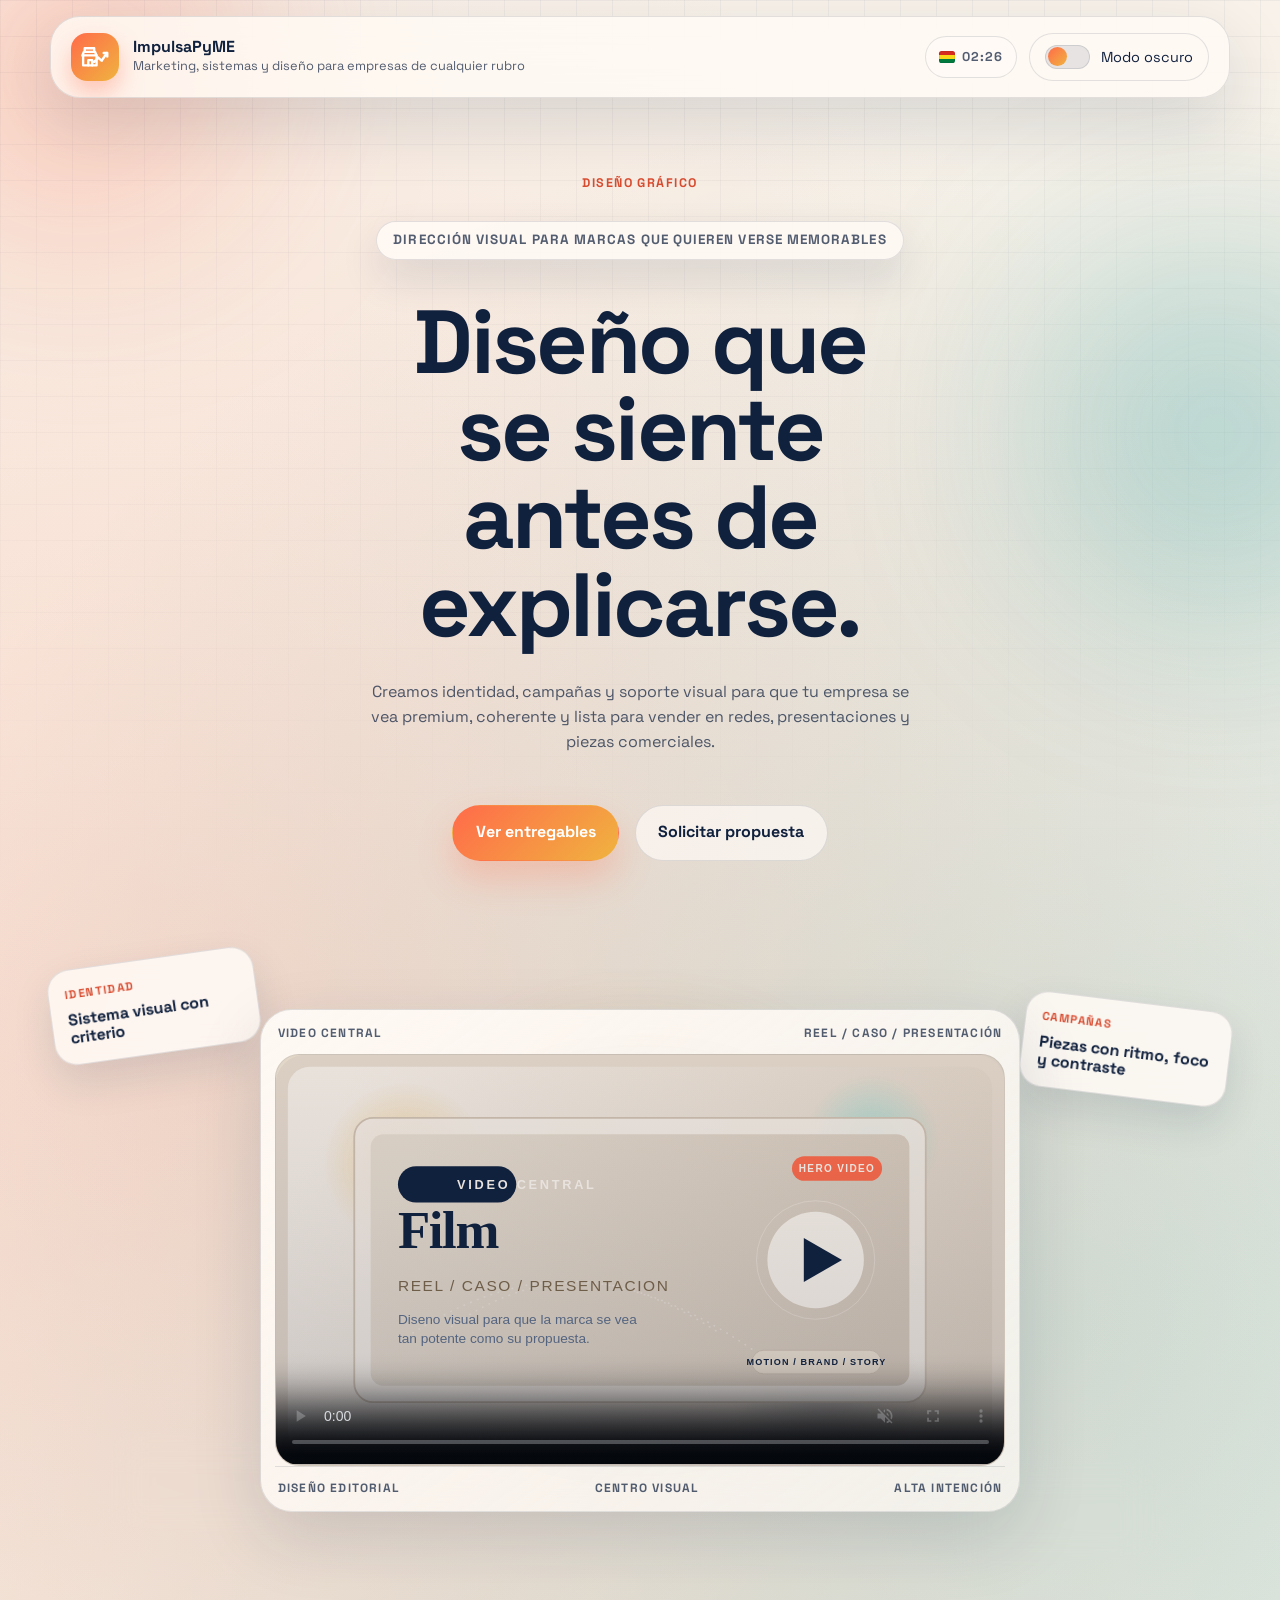
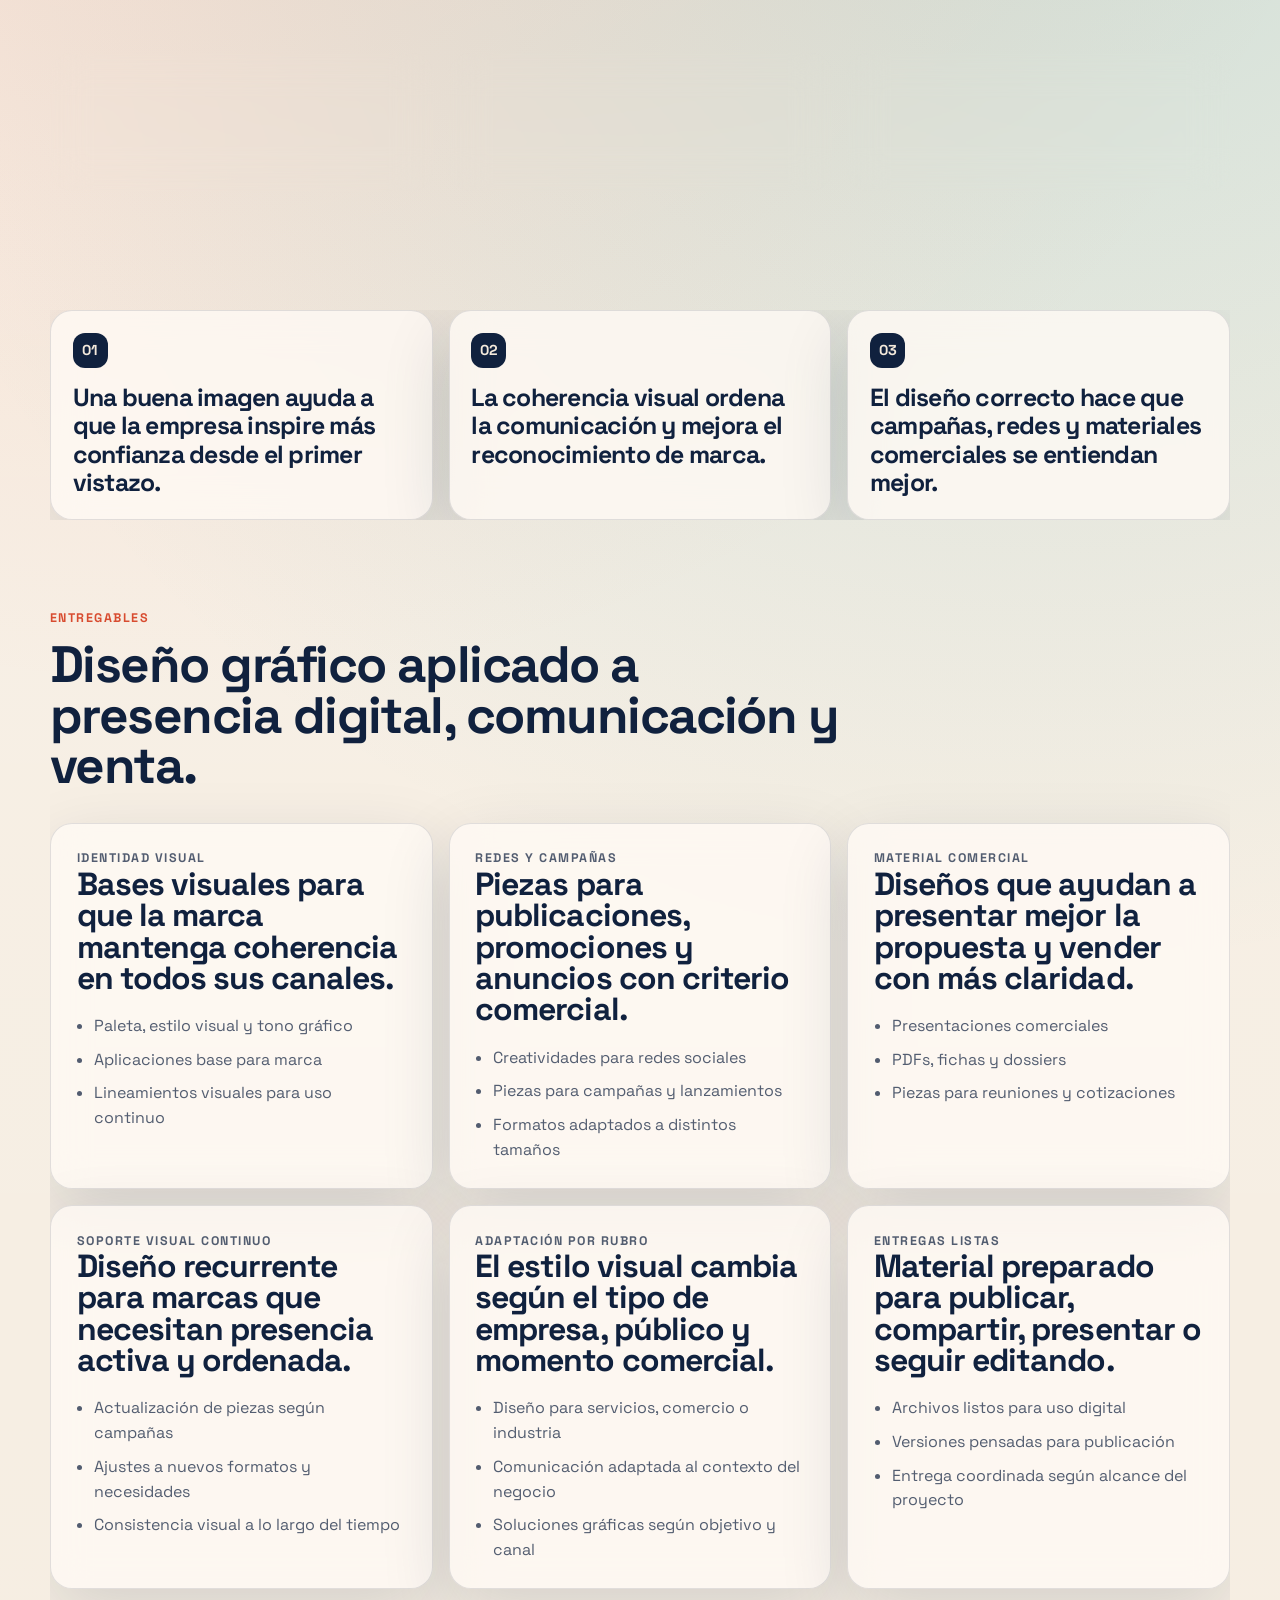
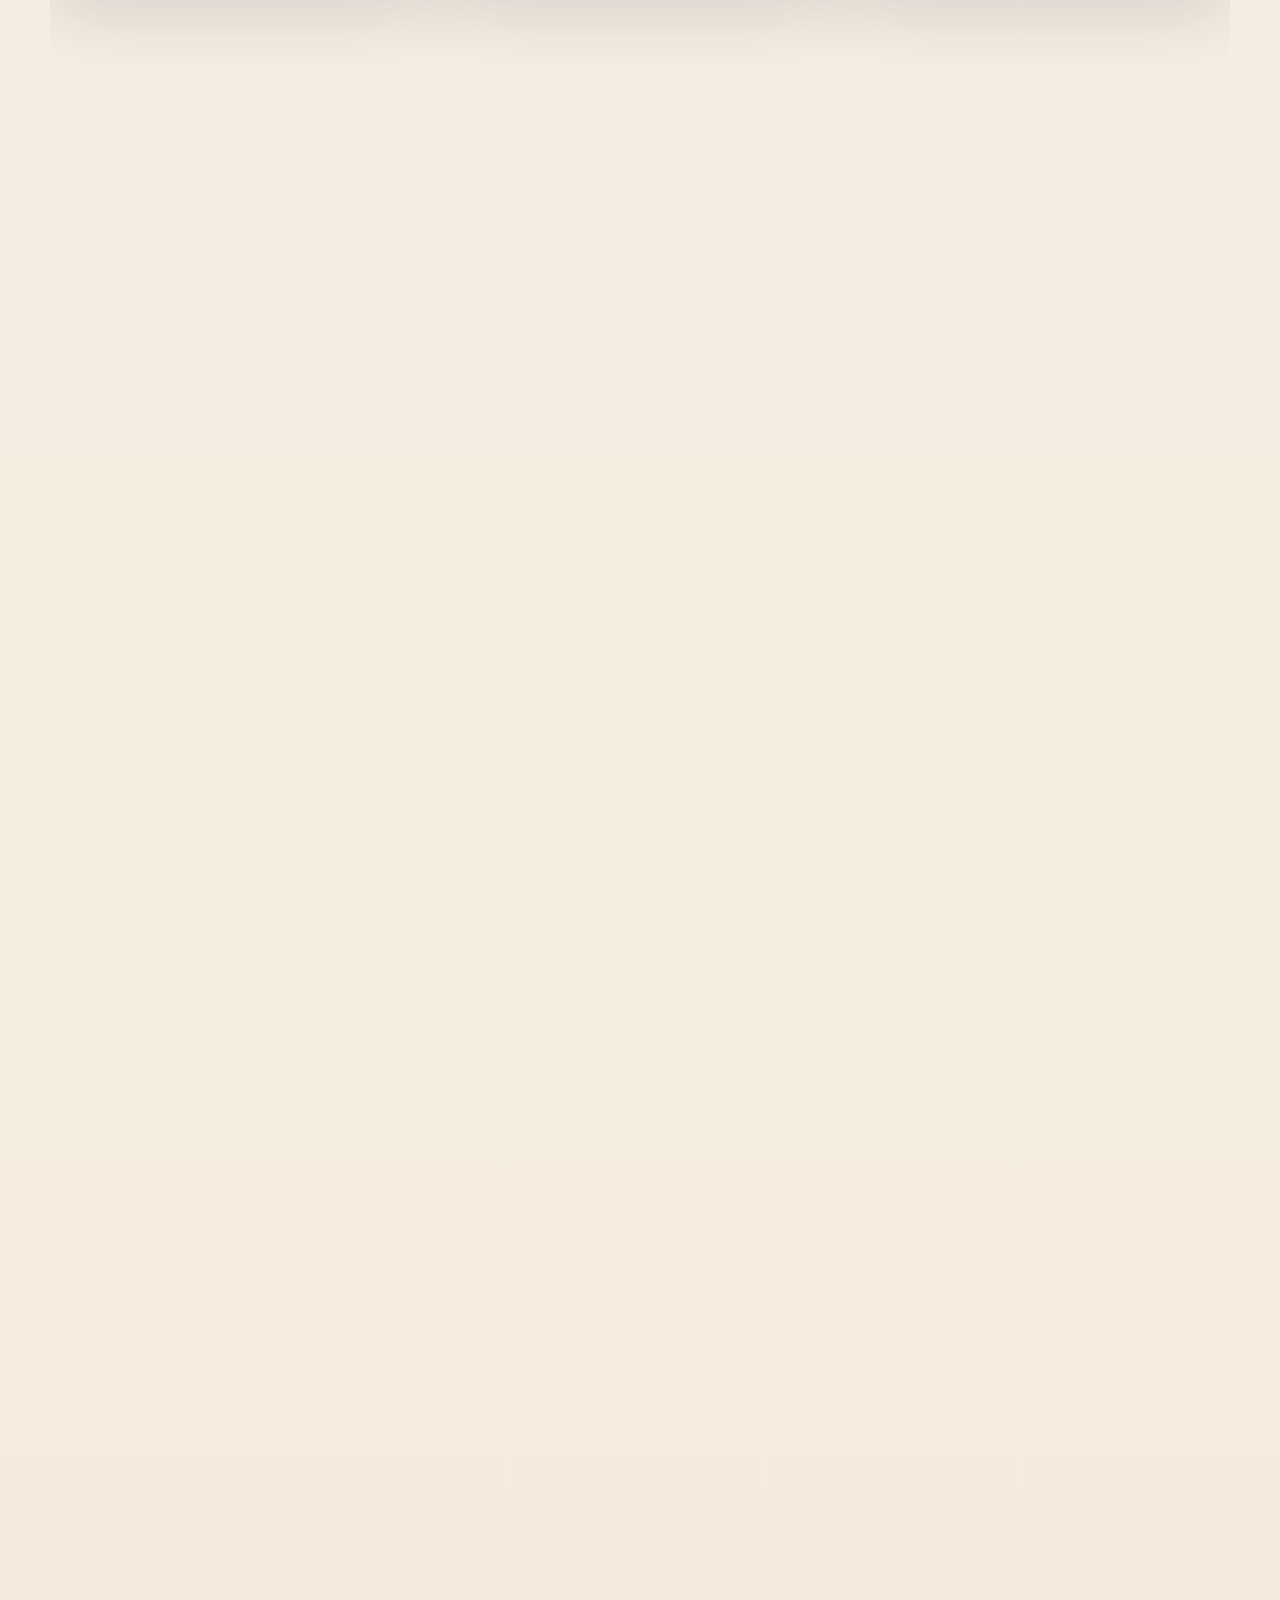
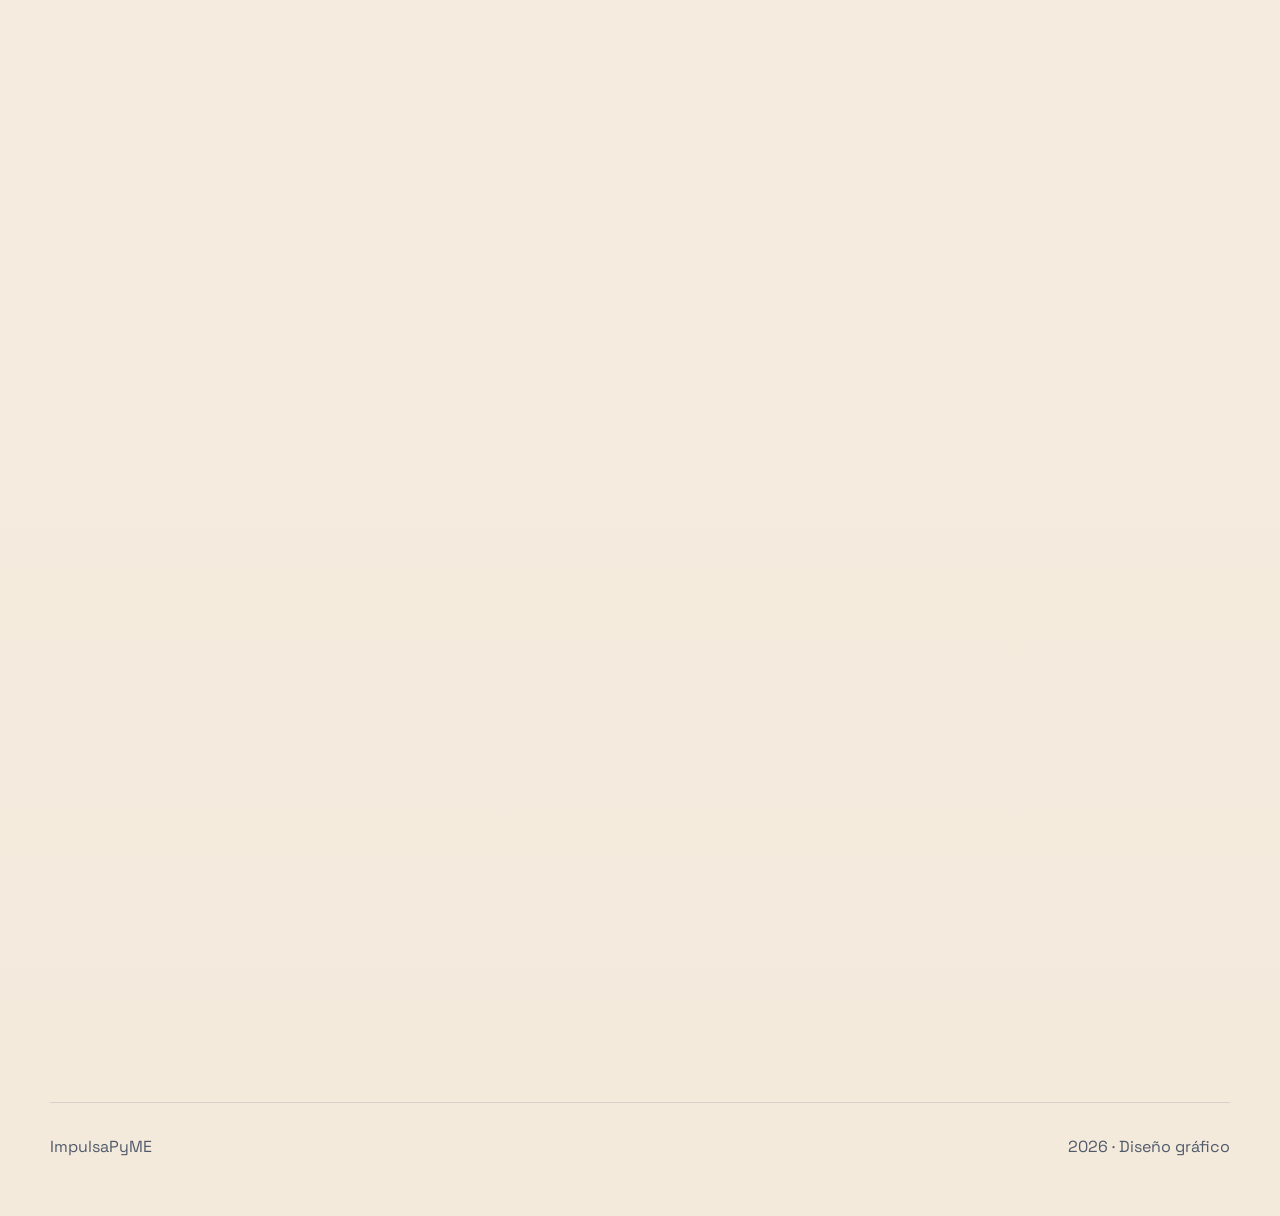
==== commit 43a70175: "Add new assets and components for site navigation and branding - Added image file 'mesa.jpg' to the " ====
--- a/diseno.html
+++ b/diseno.html
@@ -1,4 +1,4 @@
-<!DOCTYPE html>
+<!doctype html>
 <html lang="es">
   <head>
     <meta charset="UTF-8" />
@@ -11,137 +11,171 @@
     <title>ImpulsaPyME | Diseño Gráfico</title>
     <link rel="icon" type="image/svg+xml" href="assets/favicon.svg" />
     <link rel="stylesheet" href="styles.css" />
-    <script src="script.js" defer></script>
+    <script type="module" src="script.js"></script>
   </head>
   <body data-page="design">
     <div class="background-glow background-glow--left"></div>
     <div class="background-glow background-glow--right"></div>
 
     <div class="site-shell">
-      <header class="topbar">
-        <a class="brand" href="index.html" aria-label="Ir al inicio">
-          <span class="brand-mark" aria-hidden="true">
-            <img src="assets/brand-mark.svg" alt="" />
-          </span>
-          <span class="brand-copy">
-            <strong>Impulsa Pequeñas y Medianas Empresas</strong>
-            <small>Soluciones digitales adaptadas para empresas de cualquier rubro</small>
-          </span>
-        </a>
-
-        <div class="topbar-actions">
-          <nav class="site-nav" id="site-nav" aria-label="Principal">
-            <a href="index.html" data-page="home">Inicio</a>
-            <a href="marketing.html" data-page="marketing">Marketing</a>
-            <a href="software.html" data-page="software">Sistemas</a>
-            <a href="diseno.html" data-page="design">Diseño</a>
-            <a href="#contacto">Contacto</a>
-          </nav>
-
-          <button
-            class="theme-toggle"
-            type="button"
-            aria-label="Cambiar tema"
-            aria-pressed="false"
-          >
-            <span class="theme-toggle__track">
-              <span class="theme-toggle__thumb"></span>
-            </span>
-            <span class="theme-toggle__label">Modo oscuro</span>
-          </button>
-        </div>
-
-        <button
-          class="nav-toggle"
-          type="button"
-          aria-expanded="false"
-          aria-controls="site-nav"
-          aria-label="Abrir menú"
+      <div data-site-topbar></div>
+      <div data-site-bubbles></div>
+
+      <main>
+        <section class="section design-hero">
+          <div class="design-hero__intro reveal">
+            <p class="eyebrow">Diseño gráfico</p>
+            <p class="design-hero__tag">
+              Dirección visual para marcas que quieren verse memorables
+            </p>
+            <h1>Diseño que se siente antes de explicarse.</h1>
+            <p class="lead">
+              Creamos identidad, campañas y soporte visual para que tu empresa
+              se vea premium, coherente y lista para vender en redes,
+              presentaciones y piezas comerciales.
+            </p>
+
+            <div class="hero-actions design-hero__actions">
+              <a class="button button-primary" href="#entregables"
+                >Ver entregables</a
+              >
+              <a class="button button-secondary" href="#contacto"
+                >Solicitar propuesta</a
+              >
+            </div>
+          </div>
+
+          <div class="design-hero__stage reveal">
+            <article class="design-hero__chip design-hero__chip--one">
+              <span>Identidad</span>
+              <strong>Sistema visual con criterio</strong>
+            </article>
+
+            <article class="design-hero__chip design-hero__chip--two">
+              <span>Campañas</span>
+              <strong>Piezas con ritmo, foco y contraste</strong>
+            </article>
+
+            <div class="design-video-shell">
+              <div class="design-video-shell__bar">
+                <span>Video central</span>
+                <span>Reel / caso / presentación</span>
+              </div>
+
+              <div class="design-video-shell__screen">
+                <!-- Reemplaza este video por tu reel o caso principal cuando tengas el archivo final. -->
+                <video
+                  class="design-video-shell__media"
+                  muted
+                  loop
+                  playsinline
+                  preload="none"
+                  poster="assets/design-video-poster.svg"
+                  aria-label="Video destacado de diseño"
+                >
+                  <source
+                    src="Video/PORTAFOLIO%20JULIETH.mp4"
+                    type="video/mp4"
+                  />
+                </video>
+
+                <div class="design-video-shell__hint">
+                  <span
+                    class="design-video-shell__play"
+                    aria-hidden="true"
+                  ></span>
+                  <strong>Tu video destacado vive aquí</strong>
+                  <p>
+                    Ideal para mostrar un reel, un caso de marca o una pieza
+                    hero.
+                  </p>
+                </div>
+              </div>
+
+              <div class="design-video-shell__footer">
+                <span>Diseño editorial</span>
+                <span>Centro visual</span>
+                <span>Alta intención</span>
+              </div>
+            </div>
+
+            <article class="design-hero__chip design-hero__chip--three">
+              <span>Ventas</span>
+              <strong>Materiales que elevan la propuesta</strong>
+            </article>
+
+            <article class="design-hero__chip design-hero__chip--four">
+              <span>Contenido</span>
+              <strong>Visuales listos para publicar y presentar</strong>
+            </article>
+          </div>
+
+          <div class="design-hero__metrics">
+            <article class="design-hero__metric reveal">
+              <strong>Coherencia inmediata</strong>
+              <p>
+                La marca se percibe ordenada desde el primer contacto visual.
+              </p>
+            </article>
+            <article class="design-hero__metric reveal">
+              <strong>Presencia más memorable</strong>
+              <p>
+                El estilo deja de verse genérico y empieza a construir
+                recordación.
+              </p>
+            </article>
+            <article class="design-hero__metric reveal">
+              <strong>Piezas listas para venta</strong>
+              <p>
+                Redes, presentaciones y campañas hablan el mismo lenguaje
+                visual.
+              </p>
+            </article>
+          </div>
+        </section>
+
+        <section
+          class="benefit-band reveal"
+          aria-label="Razones para invertir en diseño"
         >
-          <span class="nav-toggle__icon" aria-hidden="true">
-            <span></span>
-            <span></span>
-            <span></span>
-          </span>
-          <span class="nav-toggle__label">Menú</span>
-        </button>
-      </header>
-
-      <main>
-        <section class="hero section">
-          <div class="hero-copy hero-copy--wide reveal">
-            <p class="eyebrow">Diseño gráfico</p>
-            <h1>Diseño visual para que tu empresa se vea profesional, coherente y lista para vender.</h1>
-            <p class="lead">
-              Creamos piezas gráficas, identidad y soporte visual para empresas de cualquier rubro,
-              adaptando estilo, tono y formatos a la etapa comercial de cada marca.
-            </p>
-
-            <div class="hero-actions">
-              <a class="button button-primary" href="#entregables">Ver entregables</a>
-              <a class="button button-secondary" href="#contacto">Solicitar propuesta</a>
-            </div>
-
-            <ul class="hero-stats" aria-label="Ventajas clave">
-              <li>
-                <strong>Imagen coherente</strong>
-                <span>La marca mantiene un criterio visual consistente en redes, campañas y ventas.</span>
-              </li>
-              <li>
-                <strong>Adaptado al rubro</strong>
-                <span>El diseño responde al público, estilo y propuesta comercial de cada empresa.</span>
-              </li>
-              <li>
-                <strong>Listo para usar</strong>
-                <span>Entregamos piezas pensadas para publicación, presentación y comunicación real.</span>
-              </li>
-            </ul>
-          </div>
-
-          <div class="proposal-stack reveal">
-            <article class="proposal-card">
-              <p class="panel-label">Identidad</p>
-              <strong>Sistema visual y soporte de marca</strong>
-              <span>Lineamientos, estilo gráfico y piezas coherentes para que la marca se vea sólida.</span>
-            </article>
-            <article class="proposal-card">
-              <p class="panel-label">Campañas</p>
-              <strong>Creatividades para redes y promociones</strong>
-              <span>Diseños pensados para captar atención, comunicar mejor y sostener campañas activas.</span>
-            </article>
-            <article class="proposal-card">
-              <p class="panel-label">Ventas</p>
-              <strong>Presentaciones, PDFs y materiales comerciales</strong>
-              <span>Soporte visual para propuestas, reuniones, catálogos y documentos de venta.</span>
-            </article>
-          </div>
-        </section>
-
-        <section class="benefit-band reveal" aria-label="Razones para invertir en diseño">
           <article>
             <span>01</span>
-            <h2>Una buena imagen ayuda a que la empresa inspire más confianza desde el primer vistazo.</h2>
+            <h2>
+              Una buena imagen ayuda a que la empresa inspire más confianza
+              desde el primer vistazo.
+            </h2>
           </article>
           <article>
             <span>02</span>
-            <h2>La coherencia visual ordena la comunicación y mejora el reconocimiento de marca.</h2>
+            <h2>
+              La coherencia visual ordena la comunicación y mejora el
+              reconocimiento de marca.
+            </h2>
           </article>
           <article>
             <span>03</span>
-            <h2>El diseño correcto hace que campañas, redes y materiales comerciales se entiendan mejor.</h2>
+            <h2>
+              El diseño correcto hace que campañas, redes y materiales
+              comerciales se entiendan mejor.
+            </h2>
           </article>
         </section>
 
         <section class="section" id="entregables">
           <div class="section-heading reveal">
             <p class="eyebrow">Entregables</p>
-            <h2>Diseño gráfico aplicado a presencia digital, comunicación y venta.</h2>
+            <h2>
+              Diseño gráfico aplicado a presencia digital, comunicación y venta.
+            </h2>
           </div>
 
           <div class="service-grid">
             <article class="service-card reveal">
               <p class="card-kicker">Identidad visual</p>
-              <h3>Bases visuales para que la marca mantenga coherencia en todos sus canales.</h3>
+              <h3>
+                Bases visuales para que la marca mantenga coherencia en todos
+                sus canales.
+              </h3>
               <ul>
                 <li>Paleta, estilo visual y tono gráfico</li>
                 <li>Aplicaciones base para marca</li>
@@ -151,7 +185,10 @@
 
             <article class="service-card reveal">
               <p class="card-kicker">Redes y campañas</p>
-              <h3>Piezas para publicaciones, promociones y anuncios con criterio comercial.</h3>
+              <h3>
+                Piezas para publicaciones, promociones y anuncios con criterio
+                comercial.
+              </h3>
               <ul>
                 <li>Creatividades para redes sociales</li>
                 <li>Piezas para campañas y lanzamientos</li>
@@ -161,7 +198,10 @@
 
             <article class="service-card reveal">
               <p class="card-kicker">Material comercial</p>
-              <h3>Diseños que ayudan a presentar mejor la propuesta y vender con más claridad.</h3>
+              <h3>
+                Diseños que ayudan a presentar mejor la propuesta y vender con
+                más claridad.
+              </h3>
               <ul>
                 <li>Presentaciones comerciales</li>
                 <li>PDFs, fichas y dossiers</li>
@@ -171,7 +211,10 @@
 
             <article class="service-card reveal">
               <p class="card-kicker">Soporte visual continuo</p>
-              <h3>Diseño recurrente para marcas que necesitan presencia activa y ordenada.</h3>
+              <h3>
+                Diseño recurrente para marcas que necesitan presencia activa y
+                ordenada.
+              </h3>
               <ul>
                 <li>Actualización de piezas según campañas</li>
                 <li>Ajustes a nuevos formatos y necesidades</li>
@@ -181,7 +224,10 @@
 
             <article class="service-card reveal">
               <p class="card-kicker">Adaptación por rubro</p>
-              <h3>El estilo visual cambia según el tipo de empresa, público y momento comercial.</h3>
+              <h3>
+                El estilo visual cambia según el tipo de empresa, público y
+                momento comercial.
+              </h3>
               <ul>
                 <li>Diseño para servicios, comercio o industria</li>
                 <li>Comunicación adaptada al contexto del negocio</li>
@@ -191,7 +237,10 @@
 
             <article class="service-card reveal">
               <p class="card-kicker">Entregas listas</p>
-              <h3>Material preparado para publicar, compartir, presentar o seguir editando.</h3>
+              <h3>
+                Material preparado para publicar, compartir, presentar o seguir
+                editando.
+              </h3>
               <ul>
                 <li>Archivos listos para uso digital</li>
                 <li>Versiones pensadas para publicación</li>
@@ -204,25 +253,40 @@
         <section class="section" id="beneficios">
           <div class="section-heading reveal">
             <p class="eyebrow">Resultados</p>
-            <h2>Diseño que no solo se ve bien: también ordena cómo la empresa se presenta y comunica.</h2>
+            <h2>
+              Diseño que no solo se ve bien: también ordena cómo la empresa se
+              presenta y comunica.
+            </h2>
           </div>
 
           <div class="benefits-grid">
             <article class="benefit-card reveal">
               <strong>Más coherencia de marca</strong>
-              <p>Las piezas dejan de verse improvisadas y pasan a responder a una lógica visual común.</p>
+              <p>
+                Las piezas dejan de verse improvisadas y pasan a responder a una
+                lógica visual común.
+              </p>
             </article>
             <article class="benefit-card reveal">
               <strong>Mejor percepción</strong>
-              <p>Una marca cuidada transmite más seriedad, orden y confianza frente al público.</p>
+              <p>
+                Una marca cuidada transmite más seriedad, orden y confianza
+                frente al público.
+              </p>
             </article>
             <article class="benefit-card reveal">
               <strong>Comunicación más clara</strong>
-              <p>El diseño ayuda a que ofertas, mensajes y propuestas se entiendan con rapidez.</p>
+              <p>
+                El diseño ayuda a que ofertas, mensajes y propuestas se
+                entiendan con rapidez.
+              </p>
             </article>
             <article class="benefit-card reveal">
               <strong>Versatilidad</strong>
-              <p>El material puede aplicarse en redes, presentaciones, propuestas y campañas.</p>
+              <p>
+                El material puede aplicarse en redes, presentaciones, propuestas
+                y campañas.
+              </p>
             </article>
           </div>
         </section>
@@ -230,24 +294,35 @@
         <section class="section" id="proceso">
           <div class="section-heading reveal">
             <p class="eyebrow">Proceso</p>
-            <h2>Una ruta simple para diseñar con criterio, no por improvisación.</h2>
+            <h2>
+              Una ruta simple para diseñar con criterio, no por improvisación.
+            </h2>
           </div>
 
           <div class="process-grid process-grid--three">
             <article class="process-step reveal">
               <span>Fase 1</span>
               <h3>Brief y referencias</h3>
-              <p>Definimos contexto, rubro, público, objetivos y referencias visuales antes de diseñar.</p>
+              <p>
+                Definimos contexto, rubro, público, objetivos y referencias
+                visuales antes de diseñar.
+              </p>
             </article>
             <article class="process-step reveal">
               <span>Fase 2</span>
               <h3>Dirección y desarrollo visual</h3>
-              <p>Construimos el estilo, las piezas y las aplicaciones necesarias según el alcance acordado.</p>
+              <p>
+                Construimos el estilo, las piezas y las aplicaciones necesarias
+                según el alcance acordado.
+              </p>
             </article>
             <article class="process-step reveal">
               <span>Fase 3</span>
               <h3>Entrega y ajustes</h3>
-              <p>Presentamos el material, hacemos la revisión incluida y dejamos los archivos listos para uso real.</p>
+              <p>
+                Presentamos el material, hacemos la revisión incluida y dejamos
+                los archivos listos para uso real.
+              </p>
             </article>
           </div>
         </section>
@@ -255,25 +330,40 @@
         <section class="section">
           <div class="section-heading reveal">
             <p class="eyebrow">Alcance</p>
-            <h2>Trabajamos el diseño como una herramienta práctica para comunicar mejor.</h2>
+            <h2>
+              Trabajamos el diseño como una herramienta práctica para comunicar
+              mejor.
+            </h2>
           </div>
 
           <div class="note-grid">
             <article class="note-card reveal">
               <strong>Diseño para cualquier rubro</strong>
-              <p>La propuesta visual se adapta al tipo de empresa, al público y al canal donde se usará.</p>
+              <p>
+                La propuesta visual se adapta al tipo de empresa, al público y
+                al canal donde se usará.
+              </p>
             </article>
             <article class="note-card reveal">
               <strong>Soporte comercial</strong>
-              <p>Podemos diseñar desde contenido para redes hasta materiales para reuniones y propuestas.</p>
+              <p>
+                Podemos diseñar desde contenido para redes hasta materiales para
+                reuniones y propuestas.
+              </p>
             </article>
             <article class="note-card reveal">
               <strong>Formato listo</strong>
-              <p>Las piezas se preparan para publicación, envío o presentación según el caso.</p>
+              <p>
+                Las piezas se preparan para publicación, envío o presentación
+                según el caso.
+              </p>
             </article>
             <article class="note-card reveal">
               <strong>Cotización personalizada</strong>
-              <p>El alcance se define según cantidad de piezas, complejidad y continuidad requerida.</p>
+              <p>
+                El alcance se define según cantidad de piezas, complejidad y
+                continuidad requerida.
+              </p>
             </article>
           </div>
         </section>
@@ -282,10 +372,14 @@
           <div class="contact-card reveal">
             <div>
               <p class="eyebrow">Contacto</p>
-              <h2>Si quieres fortalecer la imagen de tu empresa, armamos una propuesta visual a medida.</h2>
-              <p>
-                Somos agentes ubicados en Santa Cruz, Bolivia, y trabajamos con empresas de
-                cualquier rubro adaptando el diseño a sus objetivos y contexto comercial.
+              <h2>
+                Si quieres fortalecer la imagen de tu empresa, armamos una
+                propuesta visual a medida.
+              </h2>
+              <p>
+                Somos agentes ubicados en Santa Cruz, Bolivia, y trabajamos con
+                empresas de cualquier rubro adaptando el diseño a sus objetivos
+                y contexto comercial.
               </p>
             </div>
 
@@ -307,13 +401,21 @@
             </div>
 
             <div class="contact-meta">
-              <button class="copy-chip" type="button" data-copy="julieth3357t@gmail.com">
+              <button
+                class="copy-chip"
+                type="button"
+                data-copy="julieth3357t@gmail.com"
+              >
                 Copiar correo
               </button>
               <button class="copy-chip" type="button" data-copy="75541660">
                 Copiar WhatsApp
               </button>
-              <span class="microcopy">Agentes ubicados en Santa Cruz, Bolivia. Atención a empresas de cualquier rubro con soluciones adaptadas en marketing, sistemas y diseño.</span>
+              <span class="microcopy"
+                >Agentes ubicados en Santa Cruz, Bolivia. Atención a empresas de
+                cualquier rubro con soluciones adaptadas en marketing, sistemas
+                y diseño.</span
+              >
             </div>
           </div>
         </section>
--- a/styles.css
+++ b/styles.css
@@ -1,4 +1,8 @@
-@import url("https://fonts.googleapis.com/css2?family=Fraunces:opsz,wght@9..144,600;9..144,700&family=Space+Grotesk:wght@400;500;700&display=swap");
+@import url("https://fonts.googleapis.com/css2?family=Space+Grotesk:wght@400;500;700&display=swap");
+
+@view-transition {
+  navigation: auto;
+}
 
 :root {
   --bg: #f4eadc;
@@ -64,10 +68,19 @@
 
 * {
   box-sizing: border-box;
+  scrollbar-width: none;
+  -ms-overflow-style: none;
+}
+
+*::-webkit-scrollbar {
+  width: 0;
+  height: 0;
 }
 
 html {
   scroll-behavior: smooth;
+  scrollbar-width: none;
+  -ms-overflow-style: none;
 }
 
 body {
@@ -81,9 +94,121 @@
   font-family: "Space Grotesk", sans-serif;
   line-height: 1.55;
   overflow-x: hidden;
+  scrollbar-width: none;
+  -ms-overflow-style: none;
   transition:
     background-color 0.35s ease,
     color 0.35s ease;
+}
+
+.home-route-loader {
+  position: fixed;
+  top: 0;
+  left: 0;
+  width: 100%;
+  height: 3px;
+  opacity: 0;
+  pointer-events: none;
+  z-index: 130;
+  transition: opacity 0.2s ease;
+}
+
+.home-route-loader.is-visible {
+  opacity: 1;
+}
+
+.home-route-loader__bar {
+  display: block;
+  width: 100%;
+  height: 100%;
+  background: linear-gradient(90deg, var(--teal), var(--accent), var(--gold));
+  box-shadow: 0 0 18px color-mix(in srgb, var(--accent) 45%, transparent);
+  transform: scaleX(var(--home-loader-scale, 0));
+  transform-origin: left center;
+  transition: transform 0.32s ease;
+}
+
+body[data-preview-embed="true"]:not([data-preview-expanded="true"]),
+body[data-embedded-frame="true"] {
+  overflow: hidden;
+}
+
+body[data-preview-embed="true"]:not([data-preview-expanded="true"])
+  .home-bubble-nav,
+body[data-preview-embed="true"]:not([data-preview-expanded="true"]) .footer,
+body[data-embedded-frame="true"] .home-bubble-nav,
+body[data-embedded-frame="true"] .footer {
+  display: none !important;
+}
+
+body[data-preview-embed="true"]:not([data-preview-expanded="true"])
+  .site-shell,
+body[data-embedded-frame="true"] .site-shell {
+  width: min(calc(100% - 0.4rem), 100%);
+  padding-bottom: 0;
+}
+
+body[data-preview-embed="true"]:not([data-preview-expanded="true"]) .topbar,
+body[data-embedded-frame="true"] .topbar {
+  display: none !important;
+}
+
+body[data-preview-embed="true"]:not([data-preview-expanded="true"]) .section,
+body[data-embedded-frame="true"] .section {
+  padding-top: 1.3rem;
+  padding-bottom: 0;
+}
+
+body[data-preview-embed="true"]:not([data-preview-expanded="true"]) .hero,
+body[data-embedded-frame="true"] .hero {
+  padding-top: 1.2rem;
+}
+
+body[data-preview-embed="true"]:not([data-preview-expanded="true"])
+  .design-hero,
+body[data-embedded-frame="true"] .design-hero {
+  padding-top: 1.15rem;
+}
+
+body[data-preview-embed="true"]:not([data-preview-expanded="true"])
+  .hero-visual,
+body[data-preview-embed="true"]:not([data-preview-expanded="true"])
+  .systems-visual,
+body[data-embedded-frame="true"] .hero-visual,
+body[data-embedded-frame="true"] .systems-visual {
+  min-height: 31rem;
+  margin-bottom: 0;
+}
+
+body[data-preview-embed="true"]:not([data-preview-expanded="true"])
+  .design-hero__stage,
+body[data-embedded-frame="true"] .design-hero__stage {
+  min-height: 33rem;
+}
+
+body[data-embedded-frame="true"] .background-glow {
+  display: none;
+}
+
+body[data-embedded-frame="true"] .reveal {
+  opacity: 1 !important;
+  translate: 0 0 !important;
+  transition: none !important;
+}
+
+body[data-embedded-frame="true"] .scene-ring,
+body[data-embedded-frame="true"] .systems-gridplane,
+body[data-embedded-frame="true"] .orbit,
+body[data-embedded-frame="true"] .scene-pill,
+body[data-embedded-frame="true"] .systems-panel,
+body[data-embedded-frame="true"] .systems-node,
+body[data-embedded-frame="true"] .design-hero__chip {
+  animation: none !important;
+}
+
+body[data-preview-embed="true"][data-preview-expanded="true"] {
+  overflow-x: hidden;
+  overflow-y: auto;
 }
 
 body::before {
@@ -137,24 +262,39 @@
   z-index: 50;
   --header-y: 0px;
   --header-scale: 1;
+  --header-side-trim: 0px;
+  --header-min-width: 16rem;
   display: flex;
   align-items: center;
   justify-content: space-between;
   gap: 1rem;
   margin-top: 1rem;
+  width: clamp(
+    var(--header-min-width),
+    calc(100% - var(--header-side-trim)),
+    100%
+  );
+  max-width: 100%;
+  margin-inline: auto;
+  overflow: hidden;
   padding: 1rem 1.25rem;
   border: 1px solid var(--line);
   border-radius: var(--radius-lg);
   background: color-mix(in srgb, var(--surface-strong) 82%, transparent);
+  color: var(--ink);
   backdrop-filter: blur(20px);
   box-shadow: var(--shadow);
   opacity: 1;
+  transform-origin: center top;
   transform: translateY(var(--header-y)) scale(var(--header-scale));
   transition:
     transform 0.25s ease,
+    width 0.4s ease,
     box-shadow 0.25s ease,
     background-color 0.25s ease,
     border-color 0.25s ease,
+    border-radius 0.25s ease,
+    padding 0.25s ease,
     opacity 0.22s ease;
 }
 
@@ -163,8 +303,15 @@
   box-shadow: var(--shadow-strong);
 }
 
+.topbar.is-condensed {
+  --header-side-trim: clamp(2.5rem, 10vw, 8rem);
+  padding: 0.78rem 0.95rem;
+  border-radius: 1.45rem;
+}
+
 .topbar.is-hidden {
   --header-y: calc(-100% - 1.4rem);
+  --header-side-trim: clamp(6rem, 22vw, 16rem);
   opacity: 0;
   pointer-events: none;
 }
@@ -215,11 +362,13 @@
 .brand-copy strong {
   font-size: 1rem;
   line-height: 1.1;
+  transition: font-size 0.24s ease;
 }
 
 .brand-copy small {
   color: var(--muted);
   font-size: 0.8rem;
+  transition: font-size 0.24s ease;
 }
 
 .topbar-actions {
@@ -227,6 +376,44 @@
   align-items: center;
   gap: 0.75rem;
   min-width: 0;
+}
+
+.site-utility,
+.site-presence {
+  display: inline-flex;
+  align-items: center;
+}
+
+.site-presence {
+  gap: 0.45rem;
+  min-height: 2.6rem;
+  padding: 0.3rem 0.8rem;
+  border: 1px solid var(--line);
+  border-radius: var(--radius-sm);
+  background: color-mix(in srgb, var(--surface) 90%, transparent);
+}
+
+.site-presence__flag {
+  width: 1rem;
+  height: 0.72rem;
+  border-radius: 0.16rem;
+  background: linear-gradient(
+    180deg,
+    #d52b1e 0 33.33%,
+    #f9d616 33.33% 66.66%,
+    #007a3d 66.66% 100%
+  );
+  box-shadow: inset 0 0 0 1px rgba(16, 33, 62, 0.08);
+  flex-shrink: 0;
+}
+
+.site-presence__time {
+  color: var(--muted);
+  font-size: 0.8rem;
+  font-weight: 700;
+  letter-spacing: 0.08em;
+  white-space: nowrap;
+  transition: font-size 0.24s ease;
 }
 
 .site-nav {
@@ -343,6 +530,23 @@
 .theme-toggle__label {
   font-size: 0.9rem;
   white-space: nowrap;
+  transition: font-size 0.24s ease;
+}
+
+.topbar.is-condensed .brand-copy strong {
+  font-size: 0.94rem;
+}
+
+.topbar.is-condensed .brand-copy small {
+  font-size: 0.76rem;
+}
+
+.topbar.is-condensed .site-presence__time {
+  font-size: 0.76rem;
+}
+
+.topbar.is-condensed .theme-toggle__label {
+  font-size: 0.84rem;
 }
 
 .nav-toggle__icon {
@@ -405,6 +609,11 @@
 
 .section {
   padding: 5.5rem 0;
+}
+
+body:not([data-page="home"]) main > section:not(:first-child) {
+  content-visibility: auto;
+  contain-intrinsic-size: 1px 960px;
 }
 
 .hero {
@@ -469,7 +678,8 @@
 h2,
 h3 {
   margin: 0;
-  font-family: "Fraunces", serif;
+  font-family: "Space Grotesk", sans-serif;
+  letter-spacing: -0.03em;
   line-height: 0.98;
 }
 
@@ -585,6 +795,386 @@
   flex-wrap: wrap;
   gap: 1rem;
   margin: 2rem 0 2.25rem;
+}
+
+.design-hero {
+  display: grid;
+  gap: 2rem;
+  padding-top: 4.75rem;
+}
+
+.design-hero__intro {
+  display: grid;
+  justify-items: center;
+  gap: 0.9rem;
+  max-width: 58rem;
+  margin: 0 auto;
+  text-align: center;
+}
+
+.design-hero__tag {
+  display: inline-flex;
+  align-items: center;
+  justify-content: center;
+  min-height: 2.4rem;
+  padding: 0.45rem 1rem;
+  border: 1px solid var(--line);
+  border-radius: var(--radius-sm);
+  background: color-mix(in srgb, var(--surface-strong) 88%, transparent);
+  box-shadow: var(--shadow-soft);
+  color: var(--muted);
+  font-size: 0.84rem;
+  font-weight: 700;
+  letter-spacing: 0.08em;
+  text-transform: uppercase;
+}
+
+.design-hero__intro h1 {
+  max-width: 9ch;
+}
+
+.design-hero__intro .lead {
+  max-width: 54ch;
+}
+
+.design-hero__actions {
+  justify-content: center;
+  margin: 1.25rem 0 0;
+}
+
+.design-hero__stage {
+  position: relative;
+  display: grid;
+  place-items: center;
+  min-height: 45rem;
+  margin-top: 0.5rem;
+}
+
+.design-hero__stage::before {
+  position: absolute;
+  inset: 12% 12% 18%;
+  border-radius: 50%;
+  background: radial-gradient(
+    circle,
+    color-mix(in srgb, var(--gold) 16%, transparent),
+    transparent 55%
+  );
+  content: "";
+  filter: blur(24px);
+  opacity: 0.9;
+  pointer-events: none;
+}
+
+:is(.design-video-shell, .design-hero__metric) {
+  position: relative;
+  overflow: hidden;
+  border: 1px solid var(--line);
+  background: color-mix(in srgb, var(--surface-strong) 86%, transparent);
+  backdrop-filter: blur(18px);
+  box-shadow: var(--shadow);
+  --card-raise: 0px;
+  --card-rotate-x: 0deg;
+  --card-rotate-y: 0deg;
+  transform: translateY(var(--card-raise)) rotateX(var(--card-rotate-x))
+    rotateY(var(--card-rotate-y));
+  transform-style: preserve-3d;
+  transition:
+    transform 0.28s ease,
+    box-shadow 0.28s ease,
+    border-color 0.28s ease,
+    background-color 0.28s ease;
+}
+
+:is(.design-video-shell, .design-hero__metric) > * {
+  position: relative;
+  z-index: 1;
+}
+
+:is(.design-video-shell, .design-hero__metric)::after {
+  position: absolute;
+  top: var(--pointer-y, 50%);
+  left: var(--pointer-x, 50%);
+  width: 14rem;
+  height: 14rem;
+  border-radius: 50%;
+  background: radial-gradient(
+    circle,
+    color-mix(in srgb, var(--accent) 18%, transparent),
+    transparent 72%
+  );
+  content: "";
+  opacity: var(--pointer-alpha, 0);
+  pointer-events: none;
+  transform: translate(-50%, -50%) scale(var(--pointer-scale, 0.68));
+  transition:
+    opacity 0.24s ease,
+    transform 0.24s ease;
+}
+
+:is(.design-video-shell, .design-hero__metric):hover,
+:is(.design-video-shell, .design-hero__metric).is-tilting {
+  border-color: var(--line-strong);
+  box-shadow: var(--shadow-strong);
+  --card-raise: -8px;
+}
+
+:is(.design-video-shell, .design-hero__metric):hover::after,
+:is(.design-video-shell, .design-hero__metric).is-tilting::after {
+  opacity: 0.95;
+  transform: translate(-50%, -50%) scale(1);
+}
+
+.design-video-shell {
+  z-index: 2;
+  width: min(100%, 760px);
+  padding: 0.85rem;
+  border-radius: 2rem;
+  background: linear-gradient(
+    145deg,
+    color-mix(in srgb, var(--surface-strong) 96%, transparent),
+    color-mix(in srgb, var(--surface) 88%, transparent)
+  );
+}
+
+.design-video-shell::before {
+  position: absolute;
+  inset: 10% 12%;
+  border-radius: 2rem;
+  background: radial-gradient(
+    circle,
+    color-mix(in srgb, var(--teal) 16%, transparent),
+    transparent 66%
+  );
+  content: "";
+  filter: blur(30px);
+  opacity: 0.75;
+  pointer-events: none;
+  z-index: 0;
+}
+
+.design-video-shell__bar,
+.design-video-shell__footer {
+  display: flex;
+  flex-wrap: wrap;
+  justify-content: space-between;
+  gap: 0.65rem;
+  padding-inline: 0.2rem;
+}
+
+.design-video-shell__bar {
+  padding-bottom: 0.75rem;
+}
+
+.design-video-shell__footer {
+  padding-top: 0.75rem;
+  border-top: 1px solid var(--line);
+}
+
+.design-video-shell__bar span,
+.design-video-shell__footer span {
+  color: var(--muted);
+  font-size: 0.75rem;
+  font-weight: 700;
+  letter-spacing: 0.1em;
+  text-transform: uppercase;
+}
+
+.design-video-shell__screen {
+  position: relative;
+  aspect-ratio: 16 / 9;
+  overflow: hidden;
+  border: 1px solid var(--line);
+  border-radius: 1.5rem;
+  background:
+    url("assets/design-video-poster.svg") center / cover no-repeat,
+    radial-gradient(
+      circle at 20% 22%,
+      color-mix(in srgb, var(--gold) 22%, transparent),
+      transparent 28%
+    ),
+    radial-gradient(
+      circle at 76% 18%,
+      color-mix(in srgb, var(--accent) 16%, transparent),
+      transparent 26%
+    ),
+    linear-gradient(145deg, #efe4d6, #dbcdbd);
+}
+
+.design-video-shell__screen::before {
+  position: absolute;
+  inset: 0;
+  background: linear-gradient(
+    180deg,
+    rgba(16, 33, 62, 0.06),
+    rgba(16, 33, 62, 0.18)
+  );
+  content: "";
+  pointer-events: none;
+  z-index: 1;
+}
+
+.design-video-shell__media {
+  display: block;
+  width: 100%;
+  height: 100%;
+  object-fit: cover;
+  background: transparent;
+  opacity: 0;
+  transition: opacity 0.28s ease;
+}
+
+.design-video-shell.is-ready .design-video-shell__media {
+  opacity: 1;
+}
+
+.design-video-shell.is-deferred .design-video-shell__hint {
+  opacity: 0;
+  transform: translateY(10px);
+  pointer-events: none;
+}
+
+.design-video-shell__hint {
+  position: absolute;
+  inset: 0;
+  z-index: 2;
+  display: grid;
+  place-content: center;
+  justify-items: center;
+  gap: 0.85rem;
+  padding: 2rem;
+  text-align: center;
+  transition:
+    opacity 0.28s ease,
+    transform 0.28s ease;
+}
+
+.design-video-shell.is-ready .design-video-shell__hint {
+  opacity: 0;
+  transform: translateY(10px);
+  pointer-events: none;
+}
+
+.design-video-shell__hint strong {
+  max-width: 14ch;
+  font-size: clamp(1.45rem, 3vw, 2rem);
+  line-height: 1.02;
+  color: #fff9f2;
+}
+
+.design-video-shell__hint p {
+  max-width: 27rem;
+  margin: 0;
+  color: rgba(255, 249, 242, 0.8);
+}
+
+.design-video-shell__play {
+  position: relative;
+  width: 4.8rem;
+  height: 4.8rem;
+  border-radius: 50%;
+  background: rgba(255, 249, 242, 0.92);
+  box-shadow: 0 18px 36px rgba(16, 33, 62, 0.2);
+}
+
+.design-video-shell__play::after {
+  position: absolute;
+  top: 50%;
+  left: 50%;
+  width: 0;
+  height: 0;
+  border-top: 0.75rem solid transparent;
+  border-bottom: 0.75rem solid transparent;
+  border-left: 1.15rem solid var(--ink);
+  content: "";
+  transform: translate(-38%, -50%);
+}
+
+.design-hero__chip {
+  position: absolute;
+  width: min(13rem, 40vw);
+  padding: 1rem;
+  overflow: hidden;
+  border: 1px solid var(--line);
+  border-radius: 1.4rem;
+  background: color-mix(in srgb, var(--surface-strong) 86%, transparent);
+  backdrop-filter: blur(18px);
+  box-shadow: var(--shadow-soft);
+  transition:
+    box-shadow 0.28s ease,
+    border-color 0.28s ease;
+}
+
+.design-hero__chip:hover {
+  border-color: var(--line-strong);
+  box-shadow: var(--shadow);
+}
+
+.design-hero__chip span,
+.design-hero__metric strong {
+  display: block;
+}
+
+.design-hero__chip span {
+  color: var(--accent-deep);
+  font-size: 0.72rem;
+  font-weight: 700;
+  letter-spacing: 0.12em;
+  text-transform: uppercase;
+}
+
+.design-hero__chip strong {
+  display: block;
+  margin-top: 0.45rem;
+  font-size: 1rem;
+  line-height: 1.15;
+}
+
+.design-hero__chip--one {
+  top: 8%;
+  left: 0;
+  transform: rotate(-8deg);
+  animation: design-chip-float-one 6.8s ease-in-out infinite;
+}
+
+.design-hero__chip--two {
+  top: 14%;
+  right: 0;
+  transform: rotate(7deg);
+  animation: design-chip-float-two 7.4s ease-in-out infinite;
+}
+
+.design-hero__chip--three {
+  bottom: 12%;
+  left: 5%;
+  transform: rotate(5deg);
+  animation: design-chip-float-three 6.4s ease-in-out infinite;
+}
+
+.design-hero__chip--four {
+  right: 6%;
+  bottom: 8%;
+  transform: rotate(-6deg);
+  animation: design-chip-float-four 7s ease-in-out infinite;
+}
+
+.design-hero__metrics {
+  display: grid;
+  grid-template-columns: repeat(3, minmax(0, 1fr));
+  gap: 1rem;
+}
+
+.design-hero__metric {
+  border-radius: var(--radius-md);
+  padding: 1.35rem;
+}
+
+.design-hero__metric strong {
+  font-size: 1.08rem;
+}
+
+.design-hero__metric p {
+  margin-bottom: 0;
+  color: var(--muted);
 }
 
 .card-actions {
@@ -964,7 +1554,7 @@
 .systems-core strong {
   display: block;
   margin: 0.55rem 0;
-  font-family: "Fraunces", serif;
+  font-family: "Space Grotesk", sans-serif;
   font-size: clamp(1.8rem, 4vw, 2.4rem);
   line-height: 1.04;
 }
@@ -1597,7 +2187,7 @@
 
 .price {
   margin: 0.7rem 0 0;
-  font-family: "Fraunces", serif;
+  font-family: "Space Grotesk", sans-serif;
   font-size: clamp(2.7rem, 4vw, 3.4rem);
   line-height: 1;
   color: var(--ink);
@@ -1634,7 +2224,7 @@
 }
 
 .side-card__price span {
-  font-family: "Fraunces", serif;
+  font-family: "Space Grotesk", sans-serif;
   font-size: 1.3rem;
   white-space: nowrap;
 }
@@ -1962,6 +2552,1458 @@
   color: var(--accent-deep);
 }
 
+.home-preview-hub {
+  padding-top: 4.8rem;
+}
+
+.home-preview-hub__shell {
+  position: relative;
+  overflow: hidden;
+  padding: clamp(1.35rem, 2.2vw, 2rem);
+  border: 1px solid rgba(255, 247, 239, 0.08);
+  border-radius: 2.4rem;
+  background:
+    radial-gradient(
+      circle at 14% 16%,
+      rgba(255, 143, 109, 0.22),
+      transparent 26%
+    ),
+    radial-gradient(
+      circle at 82% 18%,
+      rgba(86, 216, 212, 0.16),
+      transparent 30%
+    ),
+    linear-gradient(145deg, #050c16 0%, #091322 52%, #08111f 100%);
+  color: var(--ink-inverse);
+  box-shadow: 0 36px 110px rgba(4, 10, 20, 0.42);
+  isolation: isolate;
+}
+
+.home-preview-hub__shell::before {
+  position: absolute;
+  inset: 0;
+  background-image:
+    linear-gradient(rgba(255, 247, 239, 0.045) 1px, transparent 1px),
+    linear-gradient(90deg, rgba(255, 247, 239, 0.045) 1px, transparent 1px);
+  background-size: 34px 34px;
+  content: "";
+  opacity: 0.36;
+  mask-image: linear-gradient(180deg, rgba(0, 0, 0, 0.92), transparent 82%);
+  pointer-events: none;
+  z-index: 0;
+}
+
+.home-preview-hub__intro,
+.home-preview-hub__layout,
+.home-preview-hub__footer {
+  position: relative;
+  z-index: 1;
+}
+
+.home-preview-hub__intro {
+  display: grid;
+  gap: 1rem;
+  max-width: 62rem;
+}
+
+.home-preview-hub__intro .eyebrow {
+  color: rgba(255, 247, 239, 0.74);
+}
+
+.home-preview-hub__headline {
+  display: flex;
+  flex-wrap: wrap;
+  align-items: flex-end;
+  justify-content: space-between;
+  gap: 0.85rem 1.5rem;
+}
+
+.home-preview-hub__headline h1 {
+  max-width: 10.8ch;
+  color: var(--ink-inverse);
+}
+
+.home-preview-hub__micro {
+  margin: 0;
+  color: rgba(255, 247, 239, 0.58);
+  font-size: 0.82rem;
+  font-weight: 700;
+  letter-spacing: 0.22em;
+  text-transform: uppercase;
+}
+
+.home-preview-hub__intro .lead,
+.home-preview-hub__hint {
+  color: rgba(255, 247, 239, 0.76);
+}
+
+.home-preview-hub__intro .lead {
+  max-width: 48rem;
+}
+
+.home-preview-hub__actions {
+  display: flex;
+  flex-wrap: wrap;
+  gap: 0.85rem;
+}
+
+.home-preview-hub__actions .button-secondary {
+  border-color: rgba(255, 247, 239, 0.12);
+  background: rgba(255, 247, 239, 0.05);
+  color: var(--ink-inverse);
+}
+
+.home-preview-hub__actions .button-secondary:hover,
+.home-preview-hub__actions .button-secondary:focus-visible {
+  border-color: rgba(255, 247, 239, 0.24);
+  background: rgba(255, 247, 239, 0.08);
+}
+
+.home-preview-hub__hint {
+  margin: 0;
+  font-size: 0.95rem;
+}
+
+.home-preview-hub__layout {
+  display: grid;
+  grid-template-columns: minmax(280px, 0.72fr) minmax(0, 1.28fr);
+  gap: 1.25rem;
+  align-items: stretch;
+  margin-top: 1.8rem;
+}
+
+.home-preview-list {
+  display: grid;
+  gap: 0.9rem;
+  align-content: start;
+}
+
+.home-preview-trigger {
+  position: relative;
+  display: grid;
+  grid-template-columns: auto minmax(0, 1fr);
+  align-items: start;
+  gap: 0.4rem 0.9rem;
+  width: 100%;
+  padding: 1.1rem 1.1rem 1rem;
+  overflow: hidden;
+  border: 1px solid rgba(255, 247, 239, 0.1);
+  border-radius: 1.65rem;
+  background: rgba(255, 247, 239, 0.03);
+  color: inherit;
+  cursor: pointer;
+  font: inherit;
+  text-align: left;
+  transition:
+    transform 0.24s ease,
+    border-color 0.24s ease,
+    background-color 0.24s ease,
+    box-shadow 0.24s ease;
+}
+
+.home-preview-trigger::before {
+  position: absolute;
+  inset: auto auto 0 0;
+  width: 100%;
+  height: 1px;
+  background: linear-gradient(
+    90deg,
+    rgba(255, 143, 109, 0.64),
+    rgba(86, 216, 212, 0.64)
+  );
+  content: "";
+  opacity: 0;
+  transform: scaleX(0.35);
+  transform-origin: left;
+  transition:
+    opacity 0.24s ease,
+    transform 0.24s ease;
+}
+
+.home-preview-trigger:hover,
+.home-preview-trigger:focus-visible,
+.home-preview-trigger.is-active {
+  transform: translateX(8px);
+  border-color: rgba(255, 247, 239, 0.22);
+  background:
+    linear-gradient(
+      135deg,
+      rgba(255, 143, 109, 0.14),
+      rgba(86, 216, 212, 0.08)
+    ),
+    rgba(255, 247, 239, 0.05);
+  box-shadow: 0 24px 46px rgba(1, 6, 14, 0.32);
+}
+
+.home-preview-trigger:hover::before,
+.home-preview-trigger:focus-visible::before,
+.home-preview-trigger.is-active::before {
+  opacity: 1;
+  transform: scaleX(1);
+}
+
+.home-preview-trigger__index {
+  color: rgba(255, 247, 239, 0.48);
+  font-size: 0.8rem;
+  font-weight: 700;
+  letter-spacing: 0.16em;
+  text-transform: uppercase;
+}
+
+.home-preview-trigger__word {
+  display: block;
+  font-family: "Space Grotesk", sans-serif;
+  font-size: clamp(2.15rem, 3.2vw, 3.45rem);
+  line-height: 0.95;
+}
+
+.home-preview-trigger__meta {
+  grid-column: 2;
+  color: rgba(255, 247, 239, 0.7);
+  max-width: 22rem;
+}
+
+.home-preview-list__foot {
+  display: flex;
+  flex-wrap: wrap;
+  gap: 0.6rem;
+  margin-top: 0.2rem;
+}
+
+.home-preview-list__foot span {
+  display: inline-flex;
+  align-items: center;
+  min-height: 2.25rem;
+  padding: 0.45rem 0.8rem;
+  border: 1px solid rgba(255, 247, 239, 0.08);
+  border-radius: var(--radius-sm);
+  background: rgba(255, 247, 239, 0.03);
+  color: rgba(255, 247, 239, 0.62);
+  font-size: 0.74rem;
+  font-weight: 700;
+  letter-spacing: 0.12em;
+  text-transform: uppercase;
+}
+
+.home-preview-stage {
+  position: relative;
+  display: grid;
+  grid-template-rows: minmax(0, 1fr) auto;
+  gap: 1rem;
+  min-width: 0;
+  min-height: 0;
+  height: var(--home-stage-height);
+  contain: layout paint;
+  will-change: transform, opacity;
+  transition:
+    opacity 0.36s ease,
+    transform 0.48s cubic-bezier(0.22, 1, 0.36, 1);
+}
+
+.home-preview-stage__frame {
+  display: contents;
+}
+
+.home-preview-stage__frame::before {
+  content: none;
+}
+
+.home-preview-stage__chrome {
+  display: none;
+}
+
+.home-preview-stage__lights {
+  display: inline-flex;
+  gap: 0.45rem;
+}
+
+.home-preview-stage__lights span {
+  width: 0.72rem;
+  height: 0.72rem;
+  border-radius: 50%;
+  background: color-mix(in srgb, var(--home-text) 18%, transparent);
+}
+
+.home-preview-stage__lights span:nth-child(1) {
+  background: rgba(255, 143, 109, 0.82);
+}
+
+.home-preview-stage__lights span:nth-child(2) {
+  background: rgba(255, 207, 109, 0.82);
+}
+
+.home-preview-stage__lights span:nth-child(3) {
+  background: rgba(86, 216, 212, 0.82);
+}
+
+.home-preview-stage__status {
+  margin: 0;
+  color: var(--home-subtle);
+  font-size: 0.78rem;
+  font-weight: 700;
+  letter-spacing: 0.12em;
+  text-transform: uppercase;
+}
+
+.home-preview-stage__controls {
+  display: flex;
+  align-items: center;
+  justify-content: space-between;
+  gap: 1rem;
+  padding: 1rem 1.05rem;
+  border: 1px solid color-mix(in srgb, var(--home-line) 88%, transparent);
+  border-radius: 1.45rem;
+  background:
+    linear-gradient(
+      145deg,
+      color-mix(in srgb, var(--home-panel-strong) 88%, transparent),
+      color-mix(in srgb, var(--home-panel) 72%, transparent)
+    ),
+    color-mix(in srgb, var(--home-panel) 94%, transparent);
+  box-shadow: 0 22px 54px color-mix(in srgb, var(--ink) 14%, transparent);
+  backdrop-filter: blur(20px);
+  transition:
+    opacity 0.28s ease,
+    transform 0.4s cubic-bezier(0.22, 1, 0.36, 1),
+    box-shadow 0.3s ease,
+    border-color 0.3s ease;
+}
+
+.home-preview-stage__link {
+  min-width: min(16rem, 100%);
+  justify-content: center;
+  white-space: nowrap;
+}
+
+.home-preview-stage__link.is-disabled,
+.home-preview-stage__link[aria-disabled="true"] {
+  opacity: 0.56;
+  filter: saturate(0.72);
+  box-shadow: none;
+  pointer-events: none;
+}
+
+.home-preview-stage__screen {
+  position: relative;
+  overflow: hidden;
+  height: auto;
+  min-height: 0;
+  contain: layout paint;
+  will-change: transform;
+  border: 0;
+  border-radius: 2.1rem;
+  background:
+    radial-gradient(
+      circle at 18% 16%,
+      rgba(255, 207, 109, 0.07),
+      transparent 24%
+    ),
+    radial-gradient(
+      circle at 82% 14%,
+      rgba(86, 216, 212, 0.08),
+      transparent 26%
+    ),
+    linear-gradient(
+      180deg,
+      color-mix(in srgb, var(--home-panel-strong) 36%, transparent),
+      color-mix(in srgb, var(--home-panel) 16%, transparent)
+    ),
+    color-mix(in srgb, var(--home-panel-strong) 96%, transparent);
+  box-shadow:
+    0 34px 90px color-mix(in srgb, var(--ink) 18%, transparent),
+    inset 0 0 0 1px color-mix(in srgb, var(--home-line) 82%, transparent);
+  transition:
+    border-radius 0.42s ease,
+    box-shadow 0.42s ease,
+    transform 0.42s ease;
+}
+
+.home-preview-panel {
+  position: absolute;
+  inset: 0;
+  z-index: 1;
+  opacity: 0;
+  visibility: hidden;
+  contain: layout paint;
+  will-change: transform, opacity;
+  transform: translateY(18px) scale(0.985);
+  transition:
+    opacity 0.34s ease,
+    transform 0.42s ease,
+    visibility 0.34s ease;
+}
+
+.home-preview-panel.is-active {
+  opacity: 1;
+  visibility: visible;
+  transform: translateY(0) scale(1);
+}
+
+.home-preview-panel__viewport,
+.home-preview-panel__viewport iframe {
+  width: 100%;
+  height: 100%;
+}
+
+.home-preview-panel__viewport {
+  position: absolute;
+  inset: 0;
+  overflow: hidden;
+  contain: layout paint;
+  background: color-mix(in srgb, var(--home-panel-strong) 94%, transparent);
+}
+
+.home-preview-panel__viewport::after {
+  position: absolute;
+  inset: 0;
+  background:
+    linear-gradient(180deg, rgba(3, 8, 20, 0.02), rgba(3, 8, 20, 0.08)),
+    linear-gradient(0deg, rgba(3, 8, 20, 0.1), transparent 15%);
+  content: "";
+  pointer-events: none;
+  z-index: 1;
+}
+
+.home-preview-panel__viewport iframe {
+  position: absolute;
+  top: 0;
+  left: 50%;
+  width: clamp(1400px, 118vw, 1760px);
+  height: clamp(1120px, 94vw, 1420px);
+  border: 0;
+  background: #f4eadc;
+  pointer-events: none;
+  backface-visibility: hidden;
+  will-change: transform;
+  transform-origin: top center;
+  transform: translate(
+      calc(-50% + var(--preview-shift-x, 0px)),
+      calc(
+        (var(--preview-offset-y, -28px) * var(--preview-offset-factor)) +
+          var(--preview-route-shift-y, 0px)
+      )
+    )
+    scale(
+      calc(
+        var(--preview-scale, 0.7) * var(--preview-scale-factor) *
+          var(--preview-route-scale, 1)
+      )
+    );
+  filter: saturate(1) contrast(1);
+  transition:
+    width 0.42s ease,
+    height 0.42s ease,
+    transform 0.46s cubic-bezier(0.22, 1, 0.36, 1),
+    filter 0.3s ease;
+}
+
+.home-preview-panel__overlay {
+  position: absolute;
+  right: 1.15rem;
+  bottom: 1.15rem;
+  left: 1.15rem;
+  display: grid;
+  gap: 0.7rem;
+  max-width: min(24rem, calc(100% - 2.3rem));
+  padding: 1.15rem 1.2rem;
+  border: 1px solid rgba(255, 247, 239, 0.1);
+  border-radius: 1.4rem;
+  background: linear-gradient(
+    145deg,
+    rgba(11, 19, 34, 0.94),
+    rgba(7, 12, 22, 0.88)
+  );
+  box-shadow: 0 24px 60px rgba(0, 0, 0, 0.34);
+  backdrop-filter: blur(22px);
+  z-index: 2;
+}
+
+.home-preview-panel__overlay .panel-label {
+  color: rgba(255, 247, 239, 0.56);
+}
+
+.home-preview-panel__overlay strong {
+  font-family: "Space Grotesk", sans-serif;
+  font-size: clamp(1.65rem, 2.7vw, 2.2rem);
+  line-height: 0.98;
+}
+
+.home-preview-panel__overlay p:last-of-type {
+  margin: 0;
+  color: rgba(255, 247, 239, 0.72);
+}
+
+.home-preview-panel__tags {
+  display: flex;
+  flex-wrap: wrap;
+  gap: 0.6rem;
+}
+
+.home-preview-panel__tags span {
+  display: inline-flex;
+  align-items: center;
+  min-height: 2.2rem;
+  padding: 0.45rem 0.8rem;
+  border: 1px solid rgba(255, 247, 239, 0.1);
+  border-radius: var(--radius-sm);
+  background: rgba(255, 247, 239, 0.04);
+  color: rgba(255, 247, 239, 0.72);
+  font-size: 0.74rem;
+  font-weight: 700;
+  letter-spacing: 0.1em;
+  text-transform: uppercase;
+}
+
+.home-preview-hub__footer {
+  display: grid;
+  grid-template-columns: repeat(3, minmax(0, 1fr));
+  gap: 1rem;
+  margin-top: 1rem;
+}
+
+.home-preview-note {
+  padding: 1rem 1.05rem;
+  border: 1px solid rgba(255, 247, 239, 0.08);
+  border-radius: 1.45rem;
+  background: rgba(255, 247, 239, 0.03);
+  box-shadow: inset 0 1px 0 rgba(255, 247, 239, 0.05);
+}
+
+.home-preview-note span {
+  display: block;
+  margin-bottom: 0.55rem;
+  color: rgba(255, 247, 239, 0.54);
+  font-size: 0.72rem;
+  font-weight: 700;
+  letter-spacing: 0.16em;
+  text-transform: uppercase;
+}
+
+.home-preview-note strong {
+  display: block;
+  color: var(--ink-inverse);
+  font-size: 1rem;
+  line-height: 1.2;
+}
+
+body[data-page="home"] {
+  --home-shell-max-width: 1440px;
+  --home-stage-height: calc(100svh - 0.8rem);
+  --preview-scale-factor: 1.16;
+  --preview-offset-factor: 1;
+  --home-cursor-x: 50vw;
+  --home-cursor-y: 50vh;
+  --home-cursor-alpha: 0;
+  --home-cursor-scale: 0.82;
+  --home-bg-base: #f2e8da;
+  --home-bg-left: rgba(255, 107, 74, 0.16);
+  --home-bg-right: rgba(15, 139, 141, 0.12);
+  --home-glow-left: rgba(255, 107, 74, 0.24);
+  --home-glow-right: rgba(15, 139, 141, 0.18);
+  --home-cursor-blue: rgba(56, 101, 255, 0.28);
+  --home-cursor-red: rgba(255, 92, 92, 0.24);
+  --home-cursor-blend: normal;
+  --home-cursor-filter: blur(34px) saturate(118%);
+  --home-grid-color: rgba(16, 33, 62, 0.05);
+  --home-text: var(--ink);
+  --home-muted: rgba(16, 33, 62, 0.72);
+  --home-subtle: rgba(16, 33, 62, 0.56);
+  --home-line: rgba(16, 33, 62, 0.1);
+  --home-line-strong: rgba(16, 33, 62, 0.22);
+  --home-panel: rgba(255, 250, 245, 0.74);
+  --home-panel-strong: rgba(255, 250, 245, 0.9);
+  --home-panel-soft: rgba(255, 255, 255, 0.44);
+  --home-shadow: 0 28px 70px rgba(16, 33, 62, 0.16);
+  --home-shadow-strong: 0 24px 56px rgba(16, 33, 62, 0.22);
+  --home-nav-shadow: 0 18px 38px rgba(16, 33, 62, 0.14);
+  --home-monitor-shadow: 0 40px 90px rgba(16, 33, 62, 0.18);
+  background:
+    radial-gradient(circle at 14% 18%, var(--home-bg-left), transparent 24%),
+    radial-gradient(circle at 86% 16%, var(--home-bg-right), transparent 26%),
+    linear-gradient(
+      180deg,
+      color-mix(in srgb, var(--surface-strong) 42%, transparent),
+      transparent 22%
+    ),
+    var(--home-bg-base);
+  color: var(--home-text);
+  isolation: isolate;
+  min-height: 100svh;
+  overflow: hidden;
+}
+
+:root[data-theme="dark"] body[data-page="home"] {
+  --home-bg-base: #050b14;
+  --home-bg-left: rgba(255, 143, 109, 0.18);
+  --home-bg-right: rgba(86, 216, 212, 0.12);
+  --home-glow-left: rgba(255, 143, 109, 0.22);
+  --home-glow-right: rgba(86, 216, 212, 0.18);
+  --home-cursor-blue: rgba(67, 111, 255, 0.18);
+  --home-cursor-red: rgba(255, 87, 87, 0.16);
+  --home-cursor-blend: screen;
+  --home-cursor-filter: blur(42px) saturate(112%);
+  --home-grid-color: rgba(255, 247, 239, 0.04);
+  --home-text: var(--ink-inverse);
+  --home-muted: rgba(255, 247, 239, 0.72);
+  --home-subtle: rgba(255, 247, 239, 0.56);
+  --home-line: rgba(255, 247, 239, 0.08);
+  --home-line-strong: rgba(255, 247, 239, 0.22);
+  --home-panel: rgba(8, 15, 27, 0.78);
+  --home-panel-strong: rgba(8, 15, 27, 0.9);
+  --home-panel-soft: rgba(255, 247, 239, 0.04);
+  --home-shadow: 0 28px 70px rgba(1, 6, 14, 0.34);
+  --home-shadow-strong: 0 24px 56px rgba(1, 6, 14, 0.4);
+  --home-nav-shadow: 0 18px 38px rgba(1, 6, 14, 0.26);
+  --home-monitor-shadow: 0 40px 90px rgba(1, 6, 14, 0.42);
+}
+
+body[data-page="home"]::before {
+  background-image:
+    linear-gradient(var(--home-grid-color) 1px, transparent 1px),
+    linear-gradient(90deg, var(--home-grid-color) 1px, transparent 1px);
+  mask-image: linear-gradient(180deg, rgba(0, 0, 0, 0.92), transparent 88%);
+}
+
+body[data-page="home"]::after {
+  position: fixed;
+  inset: 0;
+  background:
+    radial-gradient(
+      24rem circle at var(--home-cursor-x) var(--home-cursor-y),
+      var(--home-cursor-blue),
+      transparent 72%
+    ),
+    radial-gradient(
+      22rem circle at calc(var(--home-cursor-x) + 7rem)
+        calc(var(--home-cursor-y) - 4rem),
+      var(--home-cursor-red),
+      transparent 70%
+    );
+  content: "";
+  filter: var(--home-cursor-filter);
+  opacity: var(--home-cursor-alpha);
+  pointer-events: none;
+  transform: scale(var(--home-cursor-scale));
+  transform-origin: center;
+  mix-blend-mode: var(--home-cursor-blend);
+  transition:
+    opacity 0.24s ease,
+    transform 0.24s ease;
+  z-index: 110;
+}
+
+body[data-page="home"] .background-glow--left {
+  top: -3rem;
+  left: -3rem;
+  width: 30rem;
+  height: 30rem;
+  background: var(--home-glow-left);
+}
+
+body[data-page="home"] .background-glow--right {
+  top: 10rem;
+  right: -6rem;
+  width: 28rem;
+  height: 28rem;
+  background: var(--home-glow-right);
+}
+
+.site-shell--home {
+  display: grid;
+  grid-template-rows: auto 1fr;
+  width: min(calc(100% - 0.16rem), 100%);
+  min-height: 100svh;
+  height: 100svh;
+  padding-bottom: 0;
+}
+
+.topbar--home {
+  display: grid;
+  grid-template-columns: minmax(0, 1fr) auto;
+  align-items: center;
+  gap: 1rem;
+  padding: 1.15rem 1.3rem;
+  border-color: var(--home-line);
+  border-radius: 2rem;
+  background: color-mix(in srgb, var(--home-panel-strong) 92%, transparent);
+  box-shadow: var(--home-shadow);
+  backdrop-filter: blur(22px);
+}
+
+.topbar--home.is-condensed {
+  --header-side-trim: clamp(8rem, 28vw, 30rem);
+  padding: 0.72rem 0.9rem;
+  border-radius: 1.35rem;
+  background: color-mix(in srgb, var(--home-panel-strong) 98%, transparent);
+  box-shadow: var(--home-shadow-strong);
+}
+
+.topbar--home.is-hidden {
+  --header-side-trim: clamp(15rem, 48vw, 54rem);
+}
+
+.brand--home .brand-copy strong {
+  color: var(--home-text);
+  font-size: 1.12rem;
+  transition: font-size 0.24s ease;
+}
+
+.brand--home .brand-copy small {
+  color: var(--home-muted);
+  font-size: 0.86rem;
+  transition: font-size 0.24s ease;
+}
+
+.brand--home .brand-mark {
+  box-shadow: 0 14px 28px color-mix(in srgb, var(--accent) 28%, transparent);
+}
+
+.home-timeboard {
+  display: grid;
+  justify-items: end;
+  gap: 0.18rem;
+  min-width: min(30rem, 100%);
+  padding: 0.85rem 1rem;
+  border: 1px solid rgba(255, 247, 239, 0.08);
+  border-radius: 1.55rem;
+  background:
+    linear-gradient(
+      145deg,
+      rgba(255, 247, 239, 0.08),
+      rgba(255, 247, 239, 0.03)
+    ),
+    rgba(255, 247, 239, 0.02);
+}
+
+.home-timeboard__label,
+.home-timeboard__date {
+  color: rgba(255, 247, 239, 0.6);
+}
+
+.home-timeboard__label {
+  font-size: 0.72rem;
+  font-weight: 700;
+  letter-spacing: 0.18em;
+  text-transform: uppercase;
+}
+
+.home-timeboard__value {
+  font-family: "Space Grotesk", sans-serif;
+  font-size: clamp(2.2rem, 4vw, 4rem);
+  line-height: 0.86;
+  white-space: nowrap;
+  font-variant-numeric: tabular-nums;
+}
+
+.home-timeboard__date {
+  font-size: 0.8rem;
+}
+
+.home-topbar__tools {
+  display: inline-flex;
+  align-items: center;
+  justify-content: flex-end;
+  gap: 0.7rem;
+}
+
+.home-topbar__link {
+  display: inline-flex;
+  align-items: center;
+  justify-content: center;
+  min-height: 3rem;
+  padding: 0.7rem 1rem;
+  border: 1px solid rgba(255, 247, 239, 0.1);
+  border-radius: var(--radius-sm);
+  background: rgba(255, 247, 239, 0.03);
+  color: var(--ink-inverse);
+  font-size: 0.9rem;
+  font-weight: 700;
+  text-decoration: none;
+  transition:
+    transform 0.2s ease,
+    border-color 0.2s ease,
+    background-color 0.2s ease;
+}
+
+.home-topbar__link:hover,
+.home-topbar__link:focus-visible {
+  transform: translateY(-1px);
+  border-color: rgba(255, 247, 239, 0.22);
+  background: rgba(255, 247, 239, 0.06);
+}
+
+.topbar--home .theme-toggle {
+  color: var(--home-text);
+  border-color: var(--home-line);
+  background: color-mix(in srgb, var(--home-panel) 92%, transparent);
+}
+
+.topbar--home .theme-toggle:hover,
+.topbar--home .theme-toggle:focus-visible {
+  border-color: var(--home-line-strong);
+  background: color-mix(in srgb, var(--home-panel-strong) 92%, transparent);
+}
+
+.topbar--home .theme-toggle__track {
+  background: color-mix(in srgb, var(--home-text) 8%, transparent);
+  box-shadow: inset 0 0 0 1px var(--home-line);
+}
+
+.topbar--home .site-presence {
+  border-color: var(--home-line);
+  background: color-mix(in srgb, var(--home-panel) 90%, transparent);
+}
+
+.topbar--home .site-presence__time {
+  color: var(--home-muted);
+  font-size: 0.86rem;
+  transition: font-size 0.24s ease;
+}
+
+.topbar--home .theme-toggle__label {
+  font-size: 0.94rem;
+  transition: font-size 0.24s ease;
+}
+
+.topbar--home.is-condensed .brand-copy strong {
+  font-size: 1rem;
+}
+
+.topbar--home.is-condensed .brand-copy small {
+  font-size: 0.8rem;
+}
+
+.topbar--home.is-condensed .site-presence__time {
+  font-size: 0.8rem;
+}
+
+.topbar--home.is-condensed .theme-toggle__label {
+  font-size: 0.9rem;
+}
+
+.home-lab-main {
+  position: relative;
+  min-height: 0;
+  overflow: hidden;
+  margin-top: -5rem;
+  padding-top: 5.2rem;
+}
+
+.home-lab-hero {
+  position: relative;
+  display: grid;
+  align-content: start;
+  gap: 0.65rem;
+  min-height: 100%;
+  padding-top: 0;
+}
+
+.home-bubble-nav {
+  position: fixed;
+  top: 50%;
+  right: 1rem;
+  z-index: 45;
+  transform: translateY(-50%);
+  transition:
+    opacity 0.26s ease,
+    transform 0.38s cubic-bezier(0.22, 1, 0.36, 1);
+}
+
+.home-bubble-nav__stack {
+  display: grid;
+  gap: 0.7rem;
+}
+
+.home-bubble-nav__item {
+  display: inline-flex;
+  align-items: center;
+  justify-content: center;
+  min-height: 3.2rem;
+  padding: 0.85rem 1.1rem;
+  border: 1px solid var(--home-line);
+  border-radius: 999px;
+  background:
+    linear-gradient(
+      145deg,
+      color-mix(in srgb, var(--home-panel-strong) 64%, transparent),
+      color-mix(in srgb, var(--home-panel) 42%, transparent)
+    ),
+    color-mix(in srgb, var(--home-panel) 76%, transparent);
+  color: var(--home-text);
+  cursor: pointer;
+  font: inherit;
+  font-weight: 700;
+  letter-spacing: 0.02em;
+  text-decoration: none;
+  backdrop-filter: blur(18px);
+  box-shadow: var(--home-nav-shadow);
+  transition:
+    transform 0.24s ease,
+    border-color 0.24s ease,
+    background-color 0.24s ease,
+    box-shadow 0.24s ease;
+}
+
+.home-bubble-nav__item:hover,
+.home-bubble-nav__item:focus-visible,
+.home-bubble-nav__item.is-active {
+  transform: translateX(-8px) scale(1.04);
+  border-color: var(--home-line-strong);
+  background:
+    linear-gradient(
+      135deg,
+      rgba(255, 143, 109, 0.18),
+      rgba(86, 216, 212, 0.08)
+    ),
+    color-mix(in srgb, var(--home-panel-strong) 94%, transparent);
+  box-shadow: 0 24px 52px color-mix(in srgb, var(--ink) 20%, transparent);
+}
+
+.home-lab-hero__intro {
+  display: grid;
+  grid-template-columns: minmax(0, 1.08fr) minmax(18rem, 0.78fr);
+  gap: 1.4rem;
+  align-items: end;
+}
+
+.home-lab-hero__heading h1 {
+  max-width: 10.2ch;
+  color: var(--ink-inverse);
+  font-size: clamp(3.6rem, 8vw, 7.1rem);
+}
+
+.home-lab-hero__aside {
+  display: grid;
+  gap: 1rem;
+  align-content: end;
+}
+
+.home-lab-hero__aside .lead {
+  max-width: 33rem;
+  color: rgba(255, 247, 239, 0.74);
+}
+
+.home-lab-hero__signals {
+  display: flex;
+  flex-wrap: wrap;
+  gap: 0.65rem;
+}
+
+.home-lab-hero__signals span {
+  display: inline-flex;
+  align-items: center;
+  justify-content: center;
+  min-height: 2.4rem;
+  padding: 0.45rem 0.85rem;
+  border: 1px solid rgba(255, 247, 239, 0.1);
+  border-radius: var(--radius-sm);
+  background: rgba(255, 247, 239, 0.04);
+  color: rgba(255, 247, 239, 0.68);
+  font-size: 0.76rem;
+  font-weight: 700;
+  letter-spacing: 0.12em;
+  text-transform: uppercase;
+}
+
+.home-lab-hero__actions {
+  display: flex;
+  flex-wrap: wrap;
+  gap: 0.85rem;
+}
+
+.home-lab-hero__actions .button-secondary {
+  border-color: rgba(255, 247, 239, 0.12);
+  background: rgba(255, 247, 239, 0.04);
+  color: var(--ink-inverse);
+}
+
+.home-lab-hero__actions .button-secondary:hover,
+.home-lab-hero__actions .button-secondary:focus-visible {
+  border-color: rgba(255, 247, 239, 0.24);
+  background: rgba(255, 247, 239, 0.08);
+}
+
+.home-lab-hero .home-preview-stage__frame {
+  min-height: 0;
+  padding: 0;
+  border: 0;
+  background: none;
+  box-shadow: none;
+}
+
+.home-lab-hero .home-preview-stage__screen {
+  min-height: 0;
+}
+
+.home-preview-panel--home {
+  overflow: hidden;
+  background:
+    radial-gradient(
+      circle at 18% 16%,
+      rgba(255, 143, 109, 0.12),
+      transparent 24%
+    ),
+    radial-gradient(
+      circle at 82% 18%,
+      rgba(86, 216, 212, 0.1),
+      transparent 28%
+    ),
+    linear-gradient(
+      180deg,
+      color-mix(in srgb, var(--home-panel-strong) 22%, transparent),
+      transparent
+    ),
+    color-mix(in srgb, var(--home-panel-strong) 98%, transparent);
+}
+
+.home-preview-homecover {
+  position: absolute;
+  inset: 0;
+  display: grid;
+  align-content: end;
+  gap: 0.9rem;
+  padding: clamp(1.4rem, 2vw, 2rem);
+}
+
+.home-preview-homecover::before {
+  position: absolute;
+  inset: 0;
+  background-image:
+    linear-gradient(var(--home-grid-color) 1px, transparent 1px),
+    linear-gradient(90deg, var(--home-grid-color) 1px, transparent 1px);
+  background-size: 32px 32px;
+  content: "";
+  mask-image: linear-gradient(180deg, rgba(0, 0, 0, 0.92), transparent 84%);
+  opacity: 0.5;
+  pointer-events: none;
+}
+
+.home-preview-homecover > * {
+  position: relative;
+  z-index: 1;
+}
+
+.home-preview-homecover .panel-label {
+  color: var(--home-subtle);
+}
+
+.home-preview-homecover strong {
+  display: block;
+  max-width: 11ch;
+  color: var(--home-text);
+  font-size: clamp(3rem, 6vw, 5.8rem);
+  line-height: 0.92;
+}
+
+.home-preview-homecover p:last-child {
+  max-width: 34rem;
+  margin: 0;
+  color: var(--home-muted);
+}
+
+body[data-page="home"].is-routing {
+  pointer-events: none;
+}
+
+body[data-page="home"].is-routing::after {
+  opacity: 0.78;
+  transform: scale(1.08);
+}
+
+body[data-page="home"].is-routing .topbar--home,
+body[data-page="home"].is-routing .home-bubble-nav,
+body[data-page="home"].is-routing .home-preview-stage__controls {
+  opacity: 0;
+}
+
+body[data-page="home"].is-routing .topbar--home {
+  transform: translateY(-18px) scale(0.985);
+}
+
+body[data-page="home"].is-routing .home-bubble-nav {
+  transform: translate3d(0.9rem, -50%, 0) scale(0.96);
+}
+
+body[data-page="home"].is-routing .home-preview-stage__controls {
+  transform: translateY(14px) scale(0.985);
+}
+
+body[data-page="home"].is-routing .home-preview-stage {
+  transform: translate3d(0, -8px, 0) scale(1.008);
+  opacity: 0.96;
+}
+
+body[data-page="home"].is-routing .home-preview-stage__screen {
+  box-shadow:
+    0 46px 120px color-mix(in srgb, var(--ink) 22%, transparent),
+    inset 0 0 0 1px color-mix(in srgb, var(--home-line) 96%, transparent);
+}
+
+body[data-page="home"].is-routing .home-preview-panel.is-active iframe {
+  --preview-route-scale: 1.04;
+  --preview-route-shift-y: -14px;
+  filter: saturate(1.04) contrast(1.02);
+}
+
+body[data-preview-expanded="true"] .home-bubble-nav {
+  opacity: 0;
+  visibility: hidden;
+  transform: translate3d(1.2rem, -50%, 0) scale(0.94);
+  pointer-events: none;
+}
+
+body[data-preview-expanded="true"] .home-preview-stage {
+  position: fixed;
+  inset: 0;
+  z-index: 40;
+  width: 100vw;
+  height: 100svh;
+}
+
+body[data-preview-expanded="true"] .home-preview-stage__screen {
+  border-radius: 0;
+  box-shadow: none;
+}
+
+body[data-preview-expanded="true"] .home-preview-panel__viewport::after {
+  background:
+    linear-gradient(180deg, rgba(3, 8, 20, 0.02), rgba(3, 8, 20, 0.06)),
+    linear-gradient(0deg, rgba(3, 8, 20, 0.08), transparent 12%);
+}
+
+body[data-preview-expanded="true"] .home-preview-panel__viewport iframe {
+  left: 0;
+  width: 100vw;
+  height: 100svh;
+  pointer-events: auto;
+  transform: translate(0, 0) scale(1);
+  transform-origin: top left;
+}
+
+.home-preview-homeframe {
+  position: absolute;
+  inset: 0;
+  display: grid;
+  grid-template-rows: auto auto auto auto;
+  gap: 1rem;
+  padding: 1.35rem;
+}
+
+.home-preview-homeframe::before {
+  position: absolute;
+  inset: 0;
+  background-image:
+    linear-gradient(rgba(255, 247, 239, 0.04) 1px, transparent 1px),
+    linear-gradient(90deg, rgba(255, 247, 239, 0.04) 1px, transparent 1px);
+  background-size: 30px 30px;
+  content: "";
+  mask-image: linear-gradient(180deg, rgba(0, 0, 0, 0.92), transparent 82%);
+  opacity: 0.34;
+  pointer-events: none;
+}
+
+.home-preview-homeframe > * {
+  position: relative;
+  z-index: 1;
+}
+
+.home-preview-homeframe__top,
+.home-preview-homeframe__line {
+  display: flex;
+  flex-wrap: wrap;
+  justify-content: space-between;
+  gap: 0.65rem;
+}
+
+.home-preview-homeframe__top span,
+.home-preview-homeframe__line span,
+.home-preview-homeframe__stack span,
+.home-preview-homeframe__grid article span {
+  color: rgba(255, 247, 239, 0.58);
+  font-size: 0.72rem;
+  font-weight: 700;
+  letter-spacing: 0.14em;
+  text-transform: uppercase;
+}
+
+.home-preview-homeframe__hero {
+  display: grid;
+  grid-template-columns: minmax(0, 1.15fr) minmax(12rem, 0.55fr);
+  gap: 1rem;
+  align-items: end;
+  min-height: 17rem;
+}
+
+.home-preview-homeframe__copy strong {
+  display: block;
+  max-width: 11ch;
+  margin-top: 0.45rem;
+  color: var(--ink-inverse);
+  font-family: "Space Grotesk", sans-serif;
+  font-size: clamp(2.25rem, 4.4vw, 4.4rem);
+  line-height: 0.94;
+}
+
+.home-preview-homeframe__copy p:last-child {
+  max-width: 34rem;
+  margin-bottom: 0;
+  color: rgba(255, 247, 239, 0.72);
+}
+
+.home-preview-homeframe__stack {
+  display: grid;
+  gap: 0.55rem;
+  justify-items: start;
+}
+
+.home-preview-homeframe__stack span {
+  display: inline-flex;
+  align-items: center;
+  min-height: 2.35rem;
+  padding: 0.45rem 0.75rem;
+  border: 1px solid rgba(255, 247, 239, 0.1);
+  border-radius: var(--radius-sm);
+  background: rgba(255, 247, 239, 0.04);
+}
+
+.home-preview-homeframe__grid {
+  display: grid;
+  grid-template-columns: repeat(3, minmax(0, 1fr));
+  gap: 0.9rem;
+}
+
+.home-preview-homeframe__grid article {
+  padding: 1rem;
+  border: 1px solid rgba(255, 247, 239, 0.08);
+  border-radius: 1.35rem;
+  background:
+    linear-gradient(
+      145deg,
+      rgba(255, 247, 239, 0.06),
+      rgba(255, 247, 239, 0.02)
+    ),
+    rgba(255, 247, 239, 0.02);
+}
+
+.home-preview-homeframe__grid article strong {
+  display: block;
+  margin-top: 0.5rem;
+  color: var(--ink-inverse);
+  font-size: 1.05rem;
+  line-height: 1.15;
+}
+
+.home-preview-homeframe__line {
+  gap: 0.8rem;
+  padding-top: 0.2rem;
+  border-top: 1px solid rgba(255, 247, 239, 0.08);
+}
+
+.home-lab-hero__footer {
+  display: grid;
+  grid-template-columns: minmax(0, 0.85fr) minmax(0, 1.15fr);
+  gap: 1rem;
+  align-items: start;
+}
+
+.home-lab-hero__summary {
+  margin: 0;
+  color: var(--home-text);
+  font-family: "Space Grotesk", sans-serif;
+  font-size: clamp(2rem, 4vw, 3.7rem);
+  line-height: 0.98;
+  max-width: 11ch;
+}
+
+.home-lab-hero__stats {
+  display: grid;
+  grid-template-columns: repeat(3, minmax(0, 1fr));
+  gap: 1rem;
+}
+
+.home-lab-stat {
+  padding: 1.1rem;
+  border: 1px solid var(--home-line);
+  border-radius: 1.5rem;
+  background:
+    linear-gradient(
+      145deg,
+      color-mix(in srgb, var(--home-panel-strong) 56%, transparent),
+      color-mix(in srgb, var(--home-panel) 44%, transparent)
+    ),
+    color-mix(in srgb, var(--home-panel) 46%, transparent);
+  box-shadow: inset 0 1px 0
+    color-mix(in srgb, var(--home-panel-strong) 50%, transparent);
+}
+
+.home-lab-stat span {
+  display: block;
+  margin-bottom: 0.5rem;
+  color: var(--home-subtle);
+  font-size: 0.74rem;
+  font-weight: 700;
+  letter-spacing: 0.16em;
+  text-transform: uppercase;
+}
+
+.home-lab-stat strong {
+  display: block;
+  color: var(--home-text);
+  font-size: 1.05rem;
+}
+
+.home-lab-stat p {
+  margin-bottom: 0;
+  color: var(--home-muted);
+}
+
+.home-lab-statement {
+  padding-top: 3.25rem;
+}
+
+.home-lab-statement__grid {
+  display: grid;
+  grid-template-columns: minmax(120px, 0.28fr) minmax(0, 1.3fr) minmax(
+      0,
+      0.85fr
+    );
+  gap: 1rem;
+  align-items: start;
+  padding-top: 1.1rem;
+  border-top: 1px solid var(--home-line);
+}
+
+.home-lab-statement__grid .eyebrow {
+  color: var(--home-subtle);
+}
+
+.home-lab-statement__grid h2 {
+  color: var(--home-text);
+  font-size: clamp(2.2rem, 4.6vw, 4.2rem);
+}
+
+.home-lab-statement__grid p:last-child {
+  margin: 0;
+  color: var(--home-muted);
+}
+
+.home-lab-list {
+  display: grid;
+  gap: 0.8rem;
+  padding-top: 2rem;
+}
+
+.home-lab-list__item {
+  display: grid;
+  grid-template-columns: auto minmax(0, 0.7fr) minmax(0, 1fr) auto;
+  align-items: center;
+  gap: 1rem;
+  padding: 1.25rem 1.35rem;
+  border: 1px solid var(--home-line);
+  border-radius: 1.7rem;
+  background:
+    linear-gradient(
+      145deg,
+      color-mix(in srgb, var(--home-panel-strong) 54%, transparent),
+      color-mix(in srgb, var(--home-panel) 40%, transparent)
+    ),
+    color-mix(in srgb, var(--home-panel) 42%, transparent);
+  color: inherit;
+  text-decoration: none;
+  transition:
+    transform 0.24s ease,
+    border-color 0.24s ease,
+    background-color 0.24s ease,
+    box-shadow 0.24s ease;
+}
+
+.home-lab-list__item:hover,
+.home-lab-list__item:focus-visible {
+  transform: translateX(10px);
+  border-color: var(--home-line-strong);
+  background:
+    linear-gradient(
+      135deg,
+      rgba(255, 143, 109, 0.12),
+      rgba(86, 216, 212, 0.06)
+    ),
+    color-mix(in srgb, var(--home-panel-strong) 82%, transparent);
+  box-shadow: 0 24px 52px color-mix(in srgb, var(--ink) 18%, transparent);
+}
+
+.home-lab-list__item span,
+.home-lab-list__item em {
+  color: var(--home-subtle);
+  font-size: 0.76rem;
+  font-style: normal;
+  font-weight: 700;
+  letter-spacing: 0.14em;
+  text-transform: uppercase;
+}
+
+.home-lab-list__item strong {
+  color: var(--home-text);
+  font-family: "Space Grotesk", sans-serif;
+  font-size: clamp(1.85rem, 3.1vw, 3rem);
+  line-height: 0.95;
+}
+
+.home-lab-list__item p {
+  margin: 0;
+  color: var(--home-muted);
+}
+
+.home-contact--lab .contact-card {
+  border-color: var(--home-line);
+  background:
+    linear-gradient(
+      145deg,
+      color-mix(in srgb, var(--home-panel-strong) 56%, transparent),
+      color-mix(in srgb, var(--home-panel) 44%, transparent)
+    ),
+    color-mix(in srgb, var(--home-panel) 78%, transparent);
+  box-shadow: 0 30px 70px color-mix(in srgb, var(--ink) 18%, transparent);
+}
+
+.home-contact--lab .eyebrow,
+.home-contact--lab .microcopy {
+  color: var(--home-subtle);
+}
+
+.home-contact--lab h2 {
+  color: var(--home-text);
+}
+
+.home-contact--lab p,
+.home-contact--lab .microcopy {
+  color: var(--home-muted);
+}
+
+.home-contact--lab .button-secondary,
+.home-contact--lab .copy-chip {
+  border-color: var(--home-line);
+  background: color-mix(in srgb, var(--home-panel) 90%, transparent);
+  color: var(--home-text);
+}
+
+.home-contact--lab .button-secondary:hover,
+.home-contact--lab .button-secondary:focus-visible,
+.home-contact--lab .copy-chip:hover,
+.home-contact--lab .copy-chip:focus-visible {
+  border-color: var(--home-line-strong);
+  background: color-mix(in srgb, var(--home-panel-strong) 94%, transparent);
+}
+
+.footer--home {
+  margin-top: 1rem;
+  padding-top: 1.3rem;
+  border-top: 1px solid var(--home-line);
+}
+
+.footer--home p {
+  color: var(--home-subtle);
+}
+
 @keyframes ring-spin-outer {
   from {
     transform: translate(-50%, -50%) rotateX(76deg) rotateZ(0deg);
@@ -2071,6 +4113,50 @@
 
   to {
     transform: translateY(-50%);
+  }
+}
+
+@keyframes design-chip-float-one {
+  0%,
+  100% {
+    transform: translate3d(0, 0, 0) rotate(-8deg);
+  }
+
+  50% {
+    transform: translate3d(0, -12px, 0) rotate(-4deg);
+  }
+}
+
+@keyframes design-chip-float-two {
+  0%,
+  100% {
+    transform: translate3d(0, 0, 0) rotate(7deg);
+  }
+
+  50% {
+    transform: translate3d(0, 10px, 0) rotate(3deg);
+  }
+}
+
+@keyframes design-chip-float-three {
+  0%,
+  100% {
+    transform: translate3d(0, 0, 0) rotate(5deg);
+  }
+
+  50% {
+    transform: translate3d(0, -10px, 0) rotate(1deg);
+  }
+}
+
+@keyframes design-chip-float-four {
+  0%,
+  100% {
+    transform: translate3d(0, 0, 0) rotate(-6deg);
+  }
+
+  50% {
+    transform: translate3d(0, 12px, 0) rotate(-2deg);
   }
 }
 
@@ -2129,6 +4215,50 @@
 }
 
 @media (max-width: 1120px) {
+  .site-shell--home {
+    width: min(calc(100% - 0.9rem), 100%);
+  }
+
+  .topbar--home {
+    grid-template-columns: minmax(0, 1fr) auto;
+    align-items: stretch;
+  }
+
+  .home-timeboard {
+    grid-column: 1 / -1;
+    justify-items: start;
+  }
+
+  .home-bubble-nav {
+    right: 0.7rem;
+  }
+
+  .home-lab-hero__intro,
+  .home-lab-hero__footer {
+    grid-template-columns: 1fr;
+  }
+
+  .home-lab-hero__stats {
+    grid-template-columns: repeat(3, minmax(0, 1fr));
+  }
+
+  .home-preview-homeframe__hero,
+  .home-preview-homeframe__grid {
+    grid-template-columns: 1fr;
+  }
+
+  .home-lab-statement__grid {
+    grid-template-columns: 1fr;
+  }
+
+  .home-lab-list__item {
+    grid-template-columns: auto minmax(0, 0.8fr) minmax(0, 1fr);
+  }
+
+  .home-lab-list__item em {
+    grid-column: 2 / -1;
+  }
+
   .hero,
   .software-intro,
   .strategy-layout {
@@ -2163,11 +4293,152 @@
   .home-contrast__grid {
     grid-template-columns: repeat(2, minmax(0, 1fr));
   }
+
+  .home-preview-hub__layout {
+    grid-template-columns: 1fr;
+  }
+
+  .home-preview-list {
+    grid-template-columns: repeat(3, minmax(0, 1fr));
+  }
+
+  .home-preview-trigger {
+    height: 100%;
+  }
+
+  .home-preview-stage__frame {
+    min-height: 36rem;
+  }
+
+  .design-hero__stage {
+    min-height: 40rem;
+  }
+
+  .design-hero__chip {
+    width: min(12rem, 34vw);
+  }
 }
 
 @media (max-width: 820px) {
+  body[data-page="home"] {
+    --home-stage-height: calc(100svh - 12.4rem);
+    --preview-scale-factor: 0.92;
+    --preview-offset-factor: 0.82;
+    background:
+      radial-gradient(circle at 18% 14%, var(--home-bg-left), transparent 22%),
+      radial-gradient(circle at 86% 14%, var(--home-bg-right), transparent 24%),
+      linear-gradient(
+        180deg,
+        color-mix(in srgb, var(--surface-strong) 36%, transparent),
+        transparent 22%
+      ),
+      var(--home-bg-base);
+  }
+
   .site-shell {
     width: min(calc(100% - 1.1rem), var(--max-width));
+  }
+
+  .site-shell--home {
+    width: min(calc(100% - 0.8rem), 100%);
+    height: 100svh;
+  }
+
+  .topbar--home {
+    grid-template-columns: 1fr;
+    gap: 0.75rem;
+    align-items: stretch;
+    padding: 0.95rem 1rem;
+  }
+
+  .topbar--home.is-condensed {
+    padding: 0.72rem 0.85rem;
+  }
+
+  .home-timeboard {
+    min-width: 0;
+    justify-items: start;
+  }
+
+  .home-timeboard__value {
+    font-size: clamp(1.8rem, 9vw, 2.8rem);
+  }
+
+  .home-topbar__tools {
+    justify-content: space-between;
+    flex-wrap: wrap;
+  }
+
+  .home-topbar__link,
+  .topbar--home .theme-toggle {
+    min-height: 2.85rem;
+  }
+
+  .home-lab-hero {
+    gap: 0.8rem;
+    padding-top: 0;
+  }
+
+  .home-lab-main {
+    margin-top: -3.4rem;
+    padding-top: 3.8rem;
+  }
+
+  .home-bubble-nav {
+    position: relative;
+    top: auto;
+    right: auto;
+    transform: none;
+    z-index: 20;
+  }
+
+  .home-bubble-nav__stack {
+    display: flex;
+    flex-wrap: wrap;
+  }
+
+  .home-bubble-nav__item {
+    min-height: 2.85rem;
+    padding: 0.72rem 0.95rem;
+  }
+
+  .home-bubble-nav__item:hover,
+  .home-bubble-nav__item:focus-visible,
+  .home-bubble-nav__item.is-active {
+    transform: none;
+  }
+
+  .home-lab-hero .home-preview-stage__screen {
+    min-height: 0;
+    border-radius: 1.65rem;
+  }
+
+  .home-preview-stage__controls {
+    flex-direction: column;
+    align-items: stretch;
+  }
+
+  .home-preview-stage__link {
+    width: 100%;
+    min-width: 0;
+  }
+
+  .home-preview-homecover {
+    padding: 1rem;
+  }
+
+  .home-preview-homecover strong {
+    max-width: none;
+    font-size: clamp(2.2rem, 8vw, 3.4rem);
+  }
+
+  .home-lab-hero__stats,
+  .home-lab-list__item {
+    grid-template-columns: 1fr;
+  }
+
+  .home-lab-list__item em {
+    grid-column: auto;
   }
 
   .topbar {
@@ -2189,7 +4460,7 @@
   .site-nav {
     display: none;
     grid-column: 1 / -1;
-    grid-row: 3;
+    grid-row: 4;
     width: 100%;
     margin-top: 0.05rem;
     grid-template-columns: repeat(2, minmax(0, 1fr));
@@ -2216,6 +4487,14 @@
     bottom: 0.45rem;
   }
 
+  .site-presence {
+    grid-column: 1;
+    grid-row: 2;
+    justify-self: start;
+    min-height: 3.1rem;
+    padding: 0.65rem 0.85rem;
+  }
+
   .theme-toggle,
   .nav-toggle {
     width: 100%;
@@ -2225,14 +4504,14 @@
   }
 
   .theme-toggle {
-    grid-column: 1;
+    grid-column: 2;
     grid-row: 2;
   }
 
   .nav-toggle {
     display: inline-flex;
-    grid-column: 2;
-    grid-row: 2;
+    grid-column: 1 / -1;
+    grid-row: 3;
   }
 
   .theme-toggle__label,
@@ -2245,6 +4524,10 @@
     white-space: normal;
     line-height: 1.05;
     text-align: center;
+  }
+
+  .site-presence__time {
+    font-size: 0.78rem;
   }
 
   .section {
@@ -2393,6 +4676,113 @@
     letter-spacing: 0.11em;
   }
 
+  .home-preview-hub {
+    padding-top: 3.35rem;
+  }
+
+  .home-preview-hub__headline {
+    display: grid;
+    justify-items: start;
+  }
+
+  .home-preview-hub__actions {
+    flex-direction: column;
+    align-items: stretch;
+  }
+
+  .home-preview-list,
+  .home-preview-hub__footer {
+    grid-template-columns: 1fr;
+  }
+
+  .home-preview-trigger {
+    transform: none;
+  }
+
+  .home-preview-trigger:hover,
+  .home-preview-trigger:focus-visible,
+  .home-preview-trigger.is-active {
+    transform: none;
+  }
+
+  .home-preview-stage__chrome {
+    flex-direction: column;
+    align-items: flex-start;
+  }
+
+  .home-preview-stage__frame {
+    min-height: 30rem;
+  }
+
+  .home-preview-stage__screen {
+    min-height: 24rem;
+  }
+
+  .home-preview-panel__overlay {
+    max-width: none;
+  }
+
+  .design-hero {
+    gap: 1.5rem;
+    padding-top: 3.3rem;
+  }
+
+  .design-hero__stage {
+    grid-template-columns: repeat(2, minmax(0, 1fr));
+    gap: 0.85rem;
+    min-height: auto;
+    align-items: stretch;
+    place-items: stretch;
+  }
+
+  .design-hero__stage::before {
+    inset: 16% 10% 24%;
+  }
+
+  .design-video-shell {
+    grid-column: 1 / -1;
+    order: 2;
+    width: 100%;
+  }
+
+  .design-hero__chip {
+    position: static;
+    width: auto;
+    animation: none;
+  }
+
+  .design-hero__chip--one,
+  .design-hero__chip--two,
+  .design-hero__chip--three,
+  .design-hero__chip--four {
+    transform: none;
+  }
+
+  .design-hero__chip--one {
+    order: 1;
+  }
+
+  .design-hero__chip--two {
+    order: 1;
+  }
+
+  .design-hero__chip--three {
+    order: 3;
+  }
+
+  .design-hero__chip--four {
+    order: 3;
+  }
+
+  .design-hero__metrics {
+    grid-template-columns: 1fr;
+  }
+
+  .design-video-shell__bar,
+  .design-video-shell__footer {
+    gap: 0.45rem;
+  }
+
   .contact-actions,
   .contact-meta,
   .footer {
@@ -2401,6 +4791,81 @@
 }
 
 @media (max-width: 560px) {
+  body[data-page="home"] {
+    --home-stage-height: calc(100svh - 14.1rem);
+    --preview-scale-factor: 0.84;
+    --preview-offset-factor: 0.72;
+  }
+
+  .topbar--home {
+    padding: 0.85rem 0.9rem;
+    border-radius: 1.45rem;
+  }
+
+  .topbar--home.is-condensed {
+    padding: 0.68rem 0.75rem;
+  }
+
+  .brand--home {
+    gap: 0.75rem;
+  }
+
+  .home-timeboard {
+    padding: 0.72rem 0.8rem;
+    border-radius: 1.15rem;
+  }
+
+  .home-timeboard__label,
+  .home-timeboard__date {
+    font-size: 0.72rem;
+  }
+
+  .home-timeboard__value {
+    font-size: clamp(1.55rem, 10vw, 2.2rem);
+  }
+
+  .home-lab-hero {
+    padding-top: 0;
+  }
+
+  .home-lab-main {
+    margin-top: -2.65rem;
+    padding-top: 3rem;
+  }
+
+  .home-bubble-nav {
+    top: auto;
+  }
+
+  .home-bubble-nav__stack {
+    gap: 0.5rem;
+  }
+
+  .home-bubble-nav__item {
+    width: auto;
+    font-size: 0.9rem;
+  }
+
+  .home-lab-hero .home-preview-stage__screen {
+    min-height: 0;
+    border-radius: 1.3rem;
+  }
+
+  .home-preview-stage__controls {
+    gap: 0.75rem;
+    padding: 0.9rem;
+    border-radius: 1.15rem;
+  }
+
+  .home-preview-stage__status {
+    font-size: 0.7rem;
+  }
+
+  .home-preview-homecover strong {
+    max-width: none;
+    font-size: clamp(1.8rem, 9vw, 2.6rem);
+  }
+
   .site-shell {
     width: min(calc(100% - 0.85rem), var(--max-width));
   }
@@ -2517,6 +4982,84 @@
     padding-block: 0.8rem;
   }
 
+  .home-preview-hub__shell {
+    padding: 1rem;
+    border-radius: 1.7rem;
+  }
+
+  .home-preview-trigger {
+    padding: 0.95rem;
+    border-radius: 1.3rem;
+  }
+
+  .home-preview-trigger__word {
+    font-size: clamp(1.9rem, 9vw, 2.5rem);
+  }
+
+  .home-preview-list__foot span,
+  .home-preview-panel__tags span {
+    font-size: 0.68rem;
+  }
+
+  .home-preview-stage__frame {
+    min-height: 25rem;
+    padding: 0.7rem;
+    border-radius: 1.45rem;
+  }
+
+  .home-preview-stage__screen {
+    min-height: 20rem;
+    border-radius: 1.1rem;
+  }
+
+  .home-preview-panel__overlay {
+    right: 0.8rem;
+    bottom: 0.8rem;
+    left: 0.8rem;
+    padding: 0.95rem;
+    border-radius: 1.15rem;
+  }
+
+  .home-preview-note {
+    padding: 0.9rem;
+    border-radius: 1.15rem;
+  }
+
+  .design-hero__intro h1 {
+    max-width: none;
+  }
+
+  .design-video-shell {
+    padding: 0.7rem;
+    border-radius: 1.55rem;
+  }
+
+  .design-video-shell__screen {
+    border-radius: 1.15rem;
+  }
+
+  .design-video-shell__hint {
+    padding: 1.3rem;
+  }
+
+  .design-video-shell__hint strong {
+    font-size: clamp(1.25rem, 7vw, 1.55rem);
+  }
+
+  .design-video-shell__hint p {
+    font-size: 0.9rem;
+  }
+
+  .design-video-shell__play {
+    width: 4rem;
+    height: 4rem;
+  }
+
+  .design-hero__chip,
+  .design-hero__metric {
+    padding: 1rem;
+  }
+
   .orbit--one,
   .orbit--two,
   .orbit--three,
@@ -2582,7 +5125,54 @@
   }
 }
 
+::view-transition-old(root),
+::view-transition-new(root) {
+  animation-duration: 0.42s;
+  animation-timing-function: cubic-bezier(0.22, 1, 0.36, 1);
+}
+
+::view-transition-old(root) {
+  animation-name: route-fade-out;
+}
+
+::view-transition-new(root) {
+  animation-name: route-fade-in;
+}
+
+@keyframes route-fade-out {
+  from {
+    opacity: 1;
+    transform: translateY(0) scale(1);
+    filter: saturate(1);
+  }
+
+  to {
+    opacity: 0;
+    transform: translateY(-10px) scale(0.985);
+    filter: saturate(0.96);
+  }
+}
+
+@keyframes route-fade-in {
+  from {
+    opacity: 0;
+    transform: translateY(12px) scale(1.01);
+    filter: saturate(0.96);
+  }
+
+  to {
+    opacity: 1;
+    transform: translateY(0) scale(1);
+    filter: saturate(1);
+  }
+}
+
 @media (prefers-reduced-motion: reduce) {
+  ::view-transition-old(root),
+  ::view-transition-new(root) {
+    animation: none;
+  }
+
   html {
     scroll-behavior: auto;
   }
@@ -2611,4 +5201,8 @@
   .home-contrast__rail-track {
     animation: none;
   }
-}
+
+  .design-hero__chip {
+    animation: none;
+  }
+}
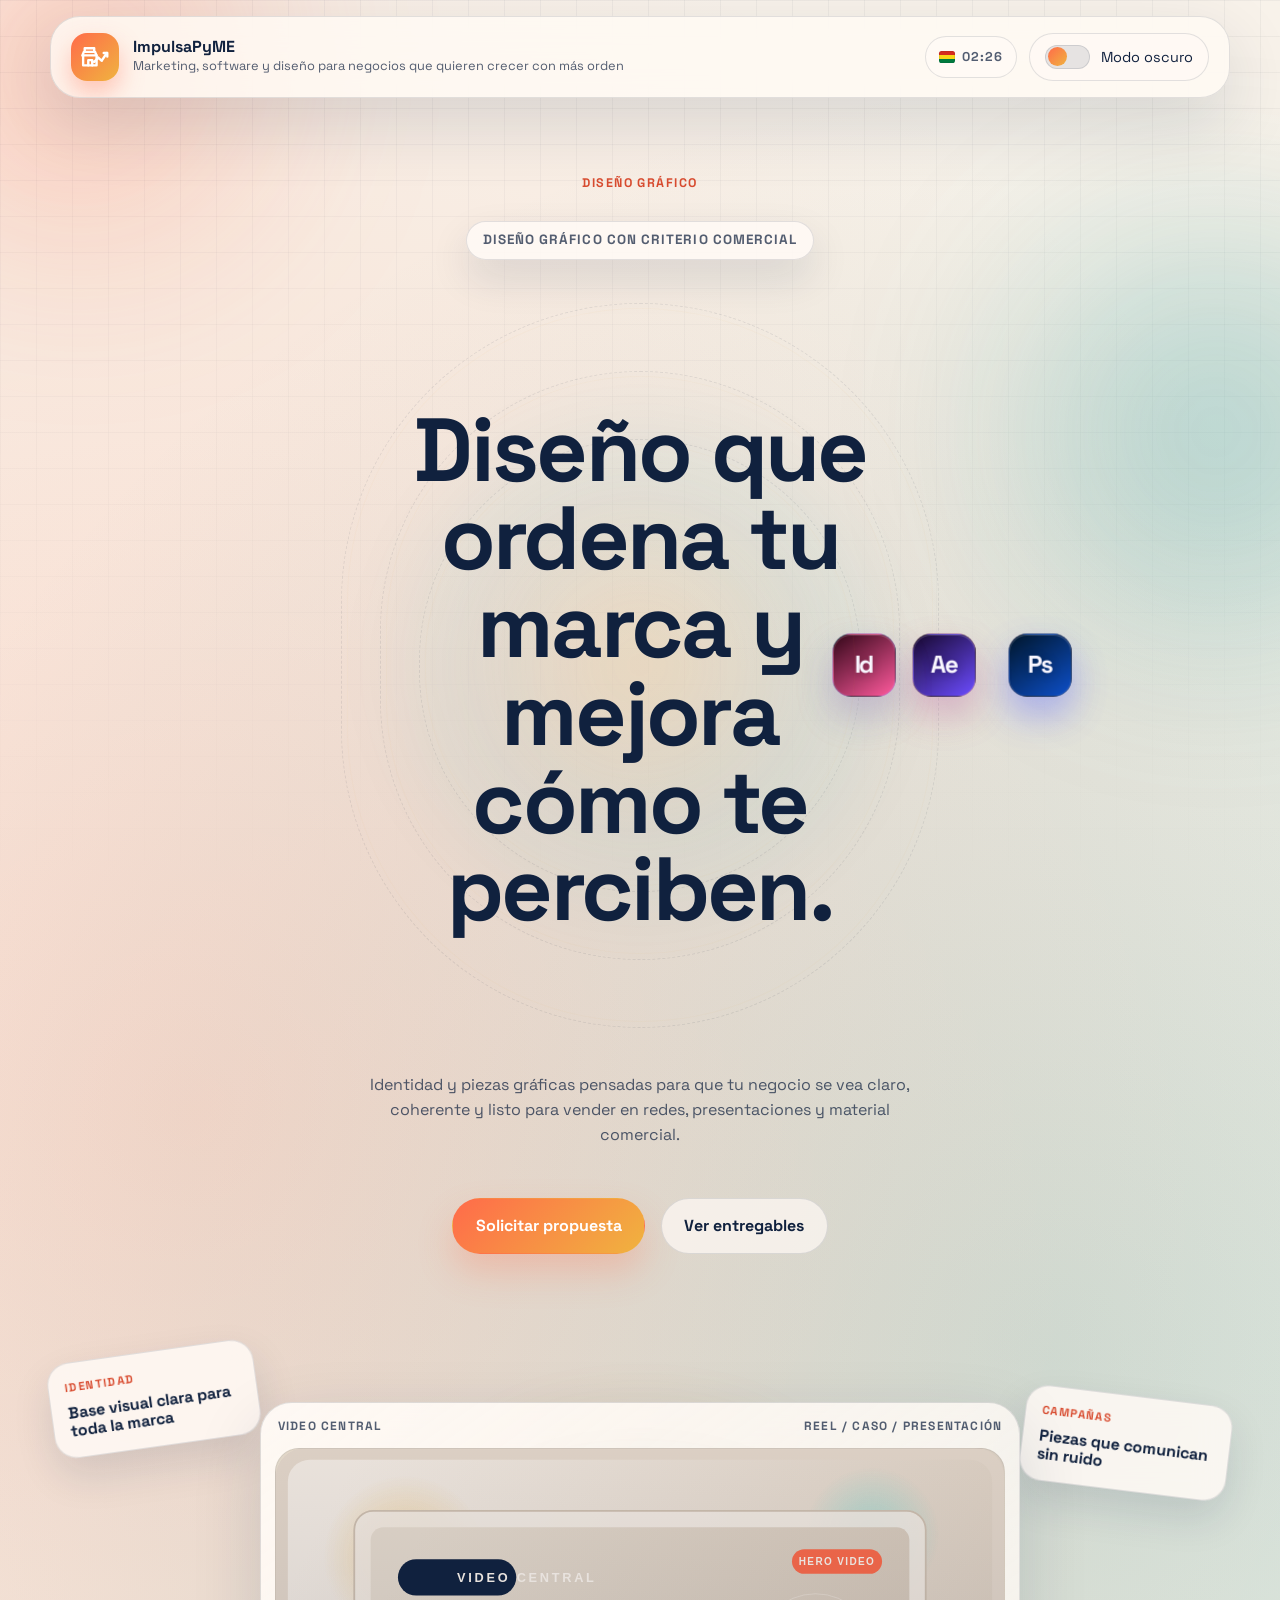
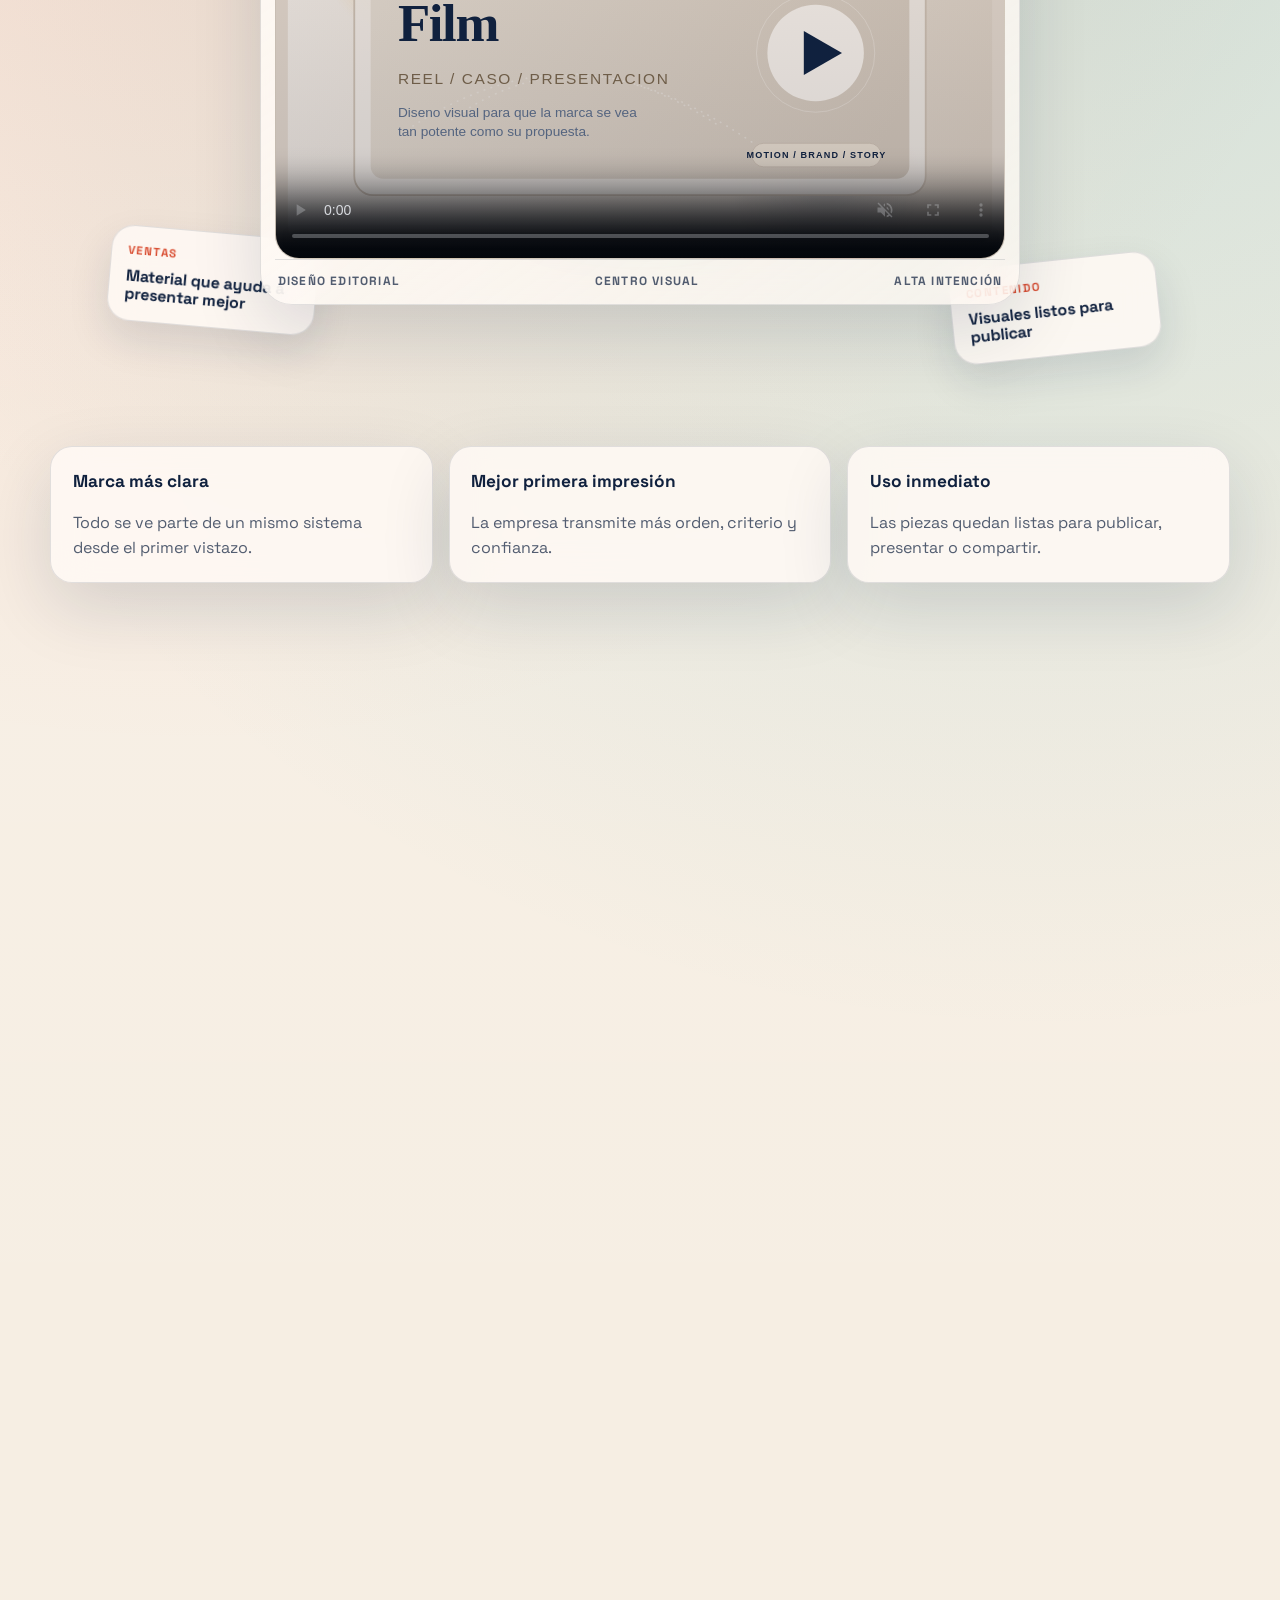
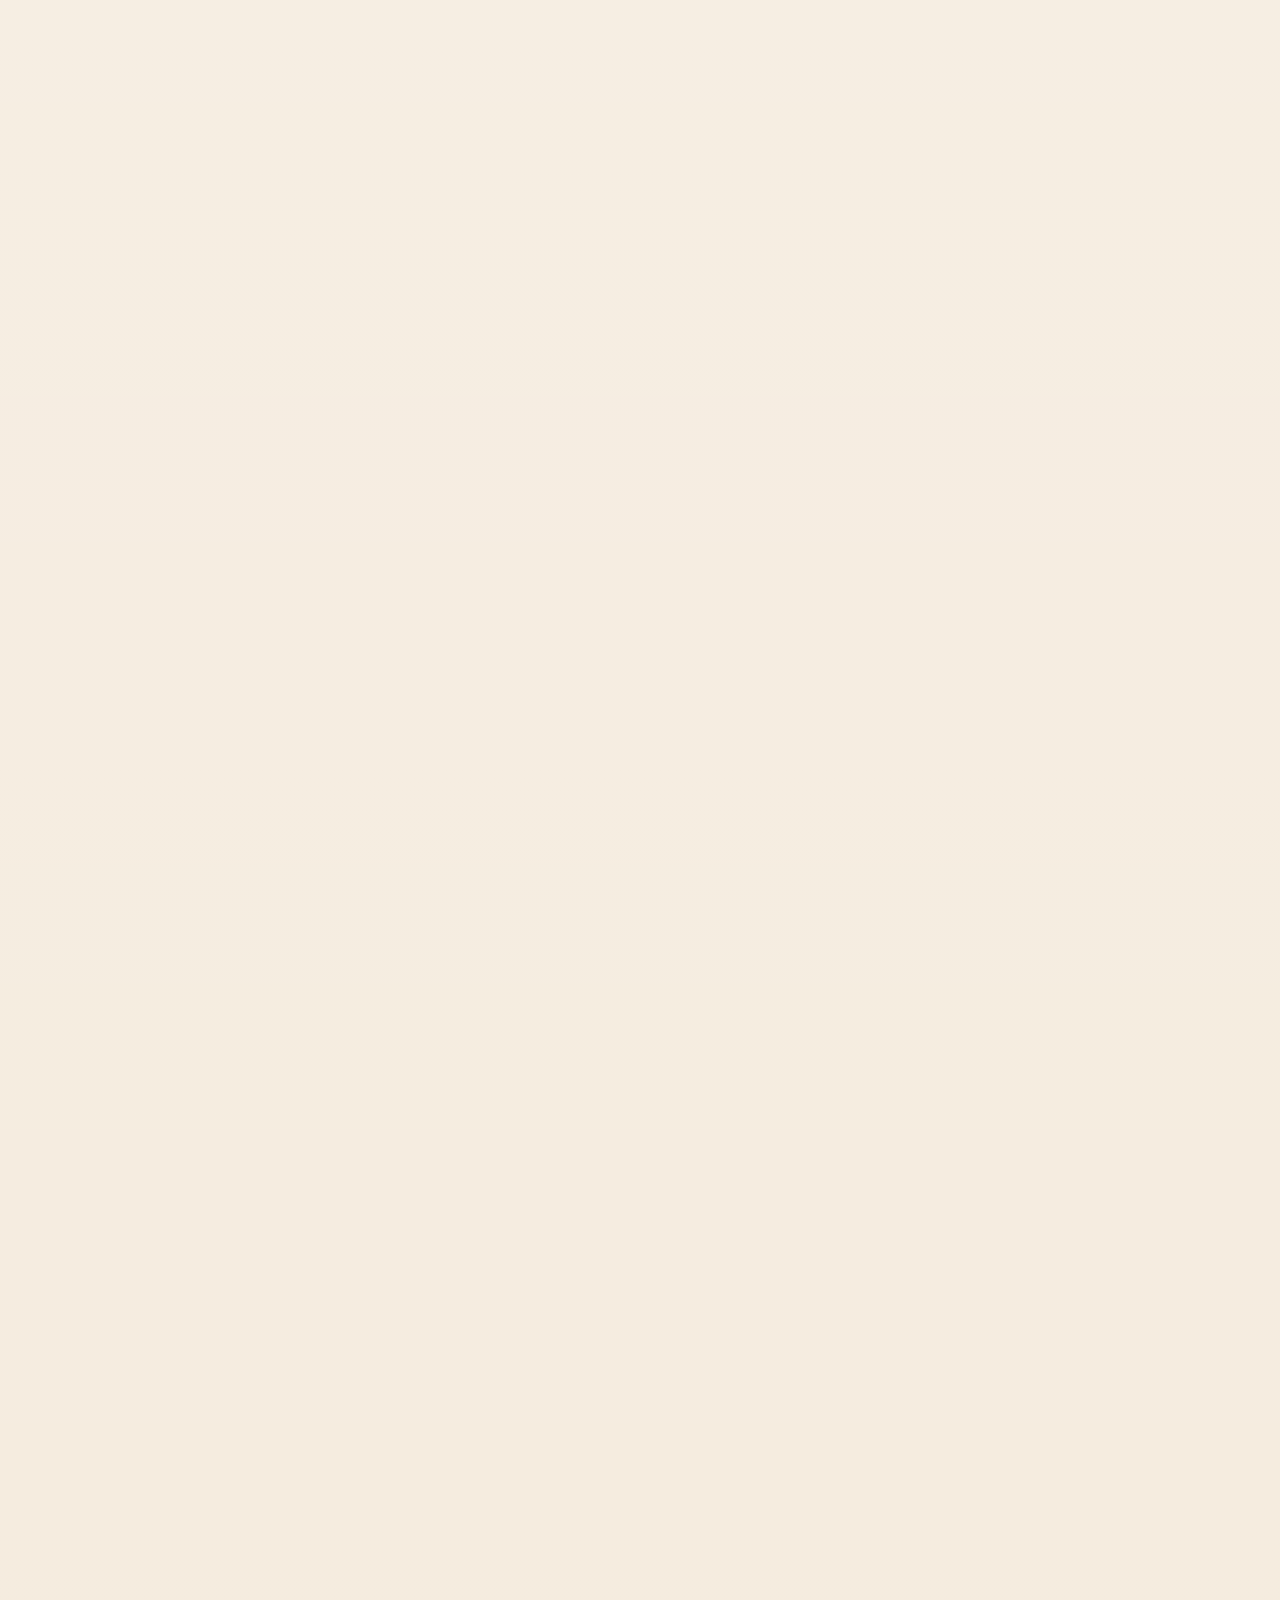
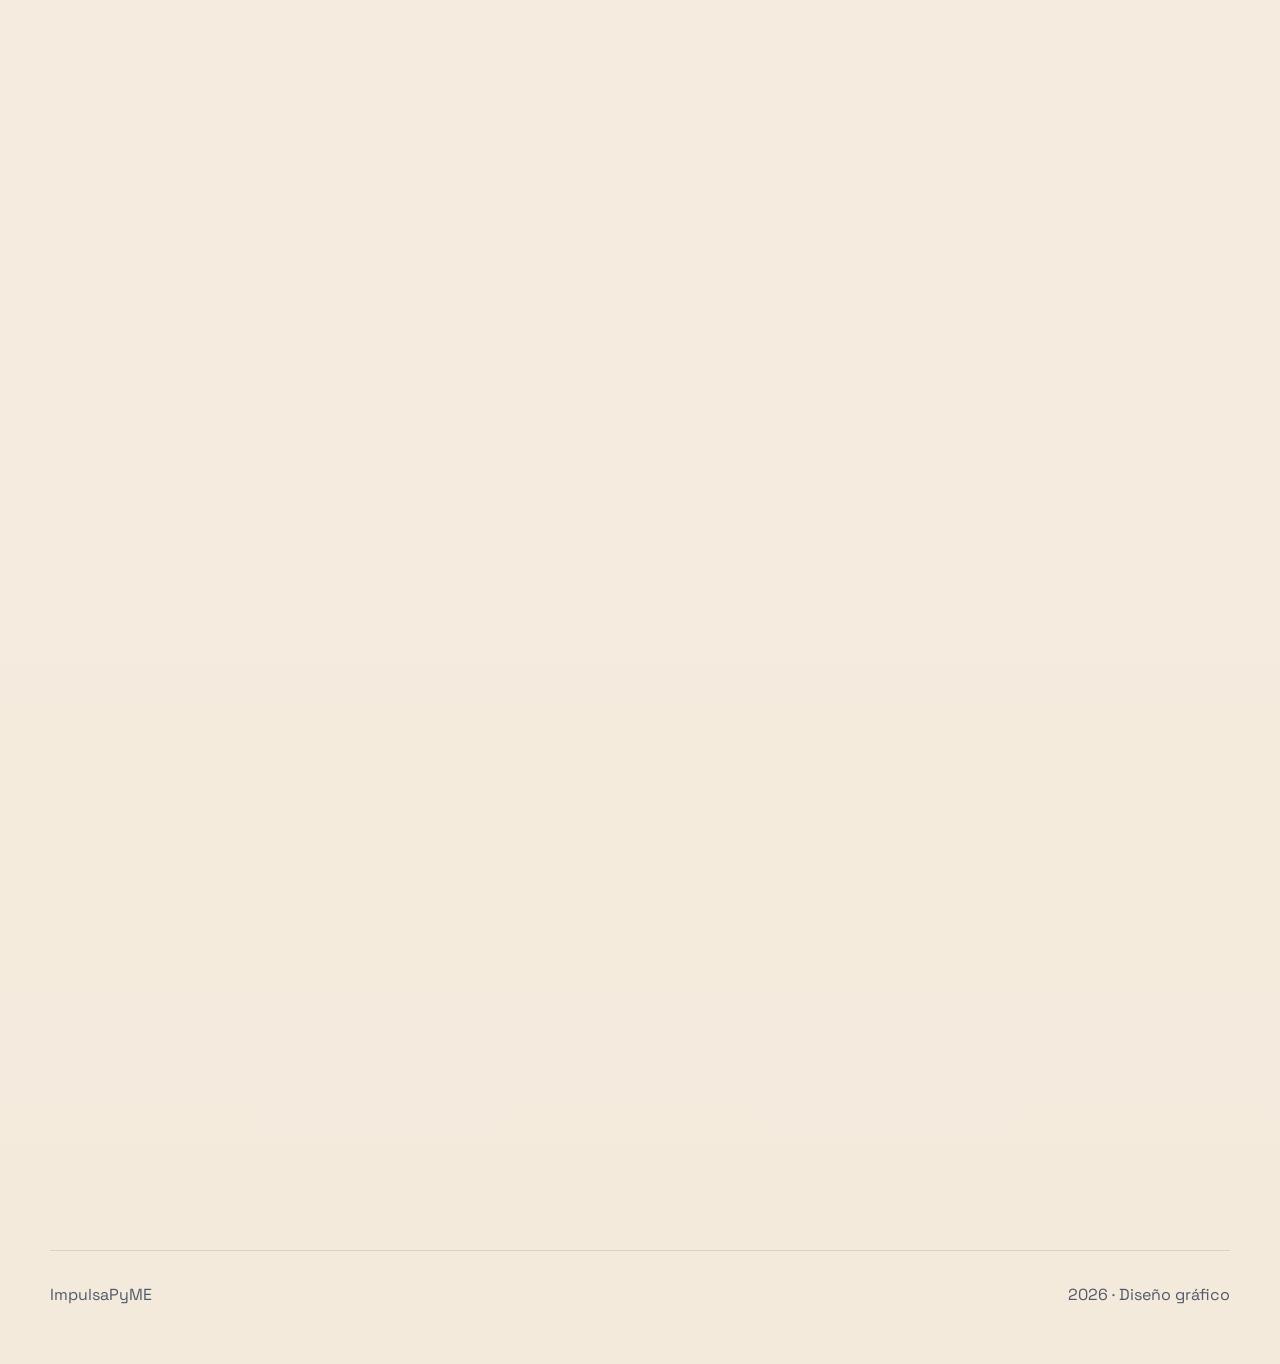
==== commit 3e853c59: "Refactor code structure for improved readability and maintainability" ====
--- a/diseno.html
+++ b/diseno.html
@@ -5,7 +5,7 @@
     <meta name="viewport" content="width=device-width, initial-scale=1.0" />
     <meta
       name="description"
-      content="Diseño gráfico para empresas de cualquier rubro: identidad visual, piezas para redes, campañas, presentaciones y materiales comerciales."
+      content="Diseño gráfico para marcas que necesitan verse claras, coherentes y listas para vender: identidad, campañas y material comercial."
     />
     <meta name="theme-color" content="#f4eadc" id="theme-color-meta" />
     <title>ImpulsaPyME | Diseño Gráfico</title>
@@ -26,21 +26,83 @@
           <div class="design-hero__intro reveal">
             <p class="eyebrow">Diseño gráfico</p>
             <p class="design-hero__tag">
-              Dirección visual para marcas que quieren verse memorables
+              Diseño gráfico con criterio comercial
             </p>
-            <h1>Diseño que se siente antes de explicarse.</h1>
+            <div class="design-hero__headline-cluster">
+              <div
+                class="design-hero__headline-orbit design-hero__headline-orbit--one"
+                aria-hidden="true"
+              >
+                <span class="design-tool-orbiter design-tool-orbiter--figma">
+                  <span class="design-tool-badge design-tool-badge--figma">
+                    <span class="design-tool-badge__mark">Fi</span>
+                  </span>
+                </span>
+                <span
+                  class="design-tool-orbiter design-tool-orbiter--photoshop"
+                >
+                  <span class="design-tool-badge design-tool-badge--photoshop">
+                    <span class="design-tool-badge__mark">Ps</span>
+                  </span>
+                </span>
+              </div>
+
+              <div
+                class="design-hero__headline-orbit design-hero__headline-orbit--two"
+                aria-hidden="true"
+              >
+                <span
+                  class="design-tool-orbiter design-tool-orbiter--illustrator"
+                >
+                  <span
+                    class="design-tool-badge design-tool-badge--illustrator"
+                  >
+                    <span class="design-tool-badge__mark">Ai</span>
+                  </span>
+                </span>
+                <span
+                  class="design-tool-orbiter design-tool-orbiter--aftereffects"
+                >
+                  <span
+                    class="design-tool-badge design-tool-badge--aftereffects"
+                  >
+                    <span class="design-tool-badge__mark">Ae</span>
+                  </span>
+                </span>
+              </div>
+
+              <div
+                class="design-hero__headline-orbit design-hero__headline-orbit--three"
+                aria-hidden="true"
+              >
+                <span class="design-tool-orbiter design-tool-orbiter--canva">
+                  <span class="design-tool-badge design-tool-badge--canva">
+                    <span class="design-tool-badge__mark">Cv</span>
+                  </span>
+                </span>
+                <span
+                  class="design-tool-orbiter design-tool-orbiter--indesign"
+                >
+                  <span class="design-tool-badge design-tool-badge--indesign">
+                    <span class="design-tool-badge__mark">Id</span>
+                  </span>
+                </span>
+              </div>
+
+              <h1>Diseño que ordena tu marca y mejora cómo te perciben.</h1>
+            </div>
             <p class="lead">
-              Creamos identidad, campañas y soporte visual para que tu empresa
-              se vea premium, coherente y lista para vender en redes,
-              presentaciones y piezas comerciales.
+              Identidad y piezas gráficas pensadas para que tu negocio se vea
+              claro, coherente y listo para vender en redes, presentaciones y
+              material comercial.
             </p>
 
             <div class="hero-actions design-hero__actions">
-              <a class="button button-primary" href="#entregables"
+              <a class="button button-primary" href="#contacto"
+                >Solicitar propuesta</a
+              >
+              <a class="button button-secondary" href="#entregables"
                 >Ver entregables</a
-              >
-              <a class="button button-secondary" href="#contacto"
-                >Solicitar propuesta</a
               >
             </div>
           </div>
@@ -48,12 +110,12 @@
           <div class="design-hero__stage reveal">
             <article class="design-hero__chip design-hero__chip--one">
               <span>Identidad</span>
-              <strong>Sistema visual con criterio</strong>
+              <strong>Base visual clara para toda la marca</strong>
             </article>
 
             <article class="design-hero__chip design-hero__chip--two">
               <span>Campañas</span>
-              <strong>Piezas con ritmo, foco y contraste</strong>
+              <strong>Piezas que comunican sin ruido</strong>
             </article>
 
             <div class="design-video-shell">
@@ -84,10 +146,10 @@
                     class="design-video-shell__play"
                     aria-hidden="true"
                   ></span>
-                  <strong>Tu video destacado vive aquí</strong>
+                  <strong>Tu caso principal puede vivir aquí</strong>
                   <p>
-                    Ideal para mostrar un reel, un caso de marca o una pieza
-                    hero.
+                    Ideal para mostrar un reel, una marca o una pieza que
+                    resuma tu nivel visual.
                   </p>
                 </div>
               </div>
@@ -101,34 +163,32 @@
 
             <article class="design-hero__chip design-hero__chip--three">
               <span>Ventas</span>
-              <strong>Materiales que elevan la propuesta</strong>
+              <strong>Material que ayuda a presentar mejor</strong>
             </article>
 
             <article class="design-hero__chip design-hero__chip--four">
               <span>Contenido</span>
-              <strong>Visuales listos para publicar y presentar</strong>
+              <strong>Visuales listos para publicar</strong>
             </article>
           </div>
 
           <div class="design-hero__metrics">
             <article class="design-hero__metric reveal">
-              <strong>Coherencia inmediata</strong>
-              <p>
-                La marca se percibe ordenada desde el primer contacto visual.
+              <strong>Marca más clara</strong>
+              <p>
+                Todo se ve parte de un mismo sistema desde el primer vistazo.
               </p>
             </article>
             <article class="design-hero__metric reveal">
-              <strong>Presencia más memorable</strong>
-              <p>
-                El estilo deja de verse genérico y empieza a construir
-                recordación.
+              <strong>Mejor primera impresión</strong>
+              <p>
+                La empresa transmite más orden, criterio y confianza.
               </p>
             </article>
             <article class="design-hero__metric reveal">
-              <strong>Piezas listas para venta</strong>
-              <p>
-                Redes, presentaciones y campañas hablan el mismo lenguaje
-                visual.
+              <strong>Uso inmediato</strong>
+              <p>
+                Las piezas quedan listas para publicar, presentar o compartir.
               </p>
             </article>
           </div>
@@ -141,22 +201,20 @@
           <article>
             <span>01</span>
             <h2>
-              Una buena imagen ayuda a que la empresa inspire más confianza
-              desde el primer vistazo.
+              Cuando el diseño no tiene criterio, la marca se ve dispersa.
             </h2>
           </article>
           <article>
             <span>02</span>
             <h2>
-              La coherencia visual ordena la comunicación y mejora el
-              reconocimiento de marca.
+              La coherencia visual hace que el negocio se entienda más rápido.
             </h2>
           </article>
           <article>
             <span>03</span>
             <h2>
-              El diseño correcto hace que campañas, redes y materiales
-              comerciales se entiendan mejor.
+              Diseñar bien no es decorar: es comunicar mejor y vender con más
+              claridad.
             </h2>
           </article>
         </section>
@@ -164,56 +222,52 @@
         <section class="section" id="entregables">
           <div class="section-heading reveal">
             <p class="eyebrow">Entregables</p>
-            <h2>
-              Diseño gráfico aplicado a presencia digital, comunicación y venta.
-            </h2>
+            <h2>Diseño aplicado a identidad, campañas y material que sí se usa.</h2>
           </div>
 
           <div class="service-grid">
             <article class="service-card reveal">
               <p class="card-kicker">Identidad visual</p>
               <h3>
-                Bases visuales para que la marca mantenga coherencia en todos
-                sus canales.
-              </h3>
-              <ul>
-                <li>Paleta, estilo visual y tono gráfico</li>
-                <li>Aplicaciones base para marca</li>
-                <li>Lineamientos visuales para uso continuo</li>
+                La base para que la marca se vea coherente en cualquier canal.
+              </h3>
+              <ul>
+                <li>Paleta, estilo y tono gráfico</li>
+                <li>Aplicaciones esenciales de marca</li>
+                <li>Lineamientos para mantener consistencia</li>
               </ul>
             </article>
 
             <article class="service-card reveal">
               <p class="card-kicker">Redes y campañas</p>
               <h3>
-                Piezas para publicaciones, promociones y anuncios con criterio
-                comercial.
+                Piezas pensadas para comunicar, lanzar y mover una acción.
               </h3>
               <ul>
                 <li>Creatividades para redes sociales</li>
                 <li>Piezas para campañas y lanzamientos</li>
-                <li>Formatos adaptados a distintos tamaños</li>
+                <li>Formatos adaptados a cada canal</li>
               </ul>
             </article>
 
             <article class="service-card reveal">
               <p class="card-kicker">Material comercial</p>
               <h3>
-                Diseños que ayudan a presentar mejor la propuesta y vender con
+                Soporte visual para presentar mejor la propuesta y vender con
                 más claridad.
               </h3>
               <ul>
                 <li>Presentaciones comerciales</li>
                 <li>PDFs, fichas y dossiers</li>
-                <li>Piezas para reuniones y cotizaciones</li>
+                <li>Piezas para reuniones, propuestas y cotizaciones</li>
               </ul>
             </article>
 
             <article class="service-card reveal">
               <p class="card-kicker">Soporte visual continuo</p>
               <h3>
-                Diseño recurrente para marcas que necesitan presencia activa y
-                ordenada.
+                Acompañamiento para marcas que necesitan mantener orden visual
+                en el tiempo.
               </h3>
               <ul>
                 <li>Actualización de piezas según campañas</li>
@@ -225,25 +279,23 @@
             <article class="service-card reveal">
               <p class="card-kicker">Adaptación por rubro</p>
               <h3>
-                El estilo visual cambia según el tipo de empresa, público y
-                momento comercial.
+                El diseño cambia según mercado, público y objetivo comercial.
               </h3>
               <ul>
                 <li>Diseño para servicios, comercio o industria</li>
-                <li>Comunicación adaptada al contexto del negocio</li>
-                <li>Soluciones gráficas según objetivo y canal</li>
+                <li>Comunicación ajustada al contexto del negocio</li>
+                <li>Soluciones según objetivo y canal</li>
               </ul>
             </article>
 
             <article class="service-card reveal">
               <p class="card-kicker">Entregas listas</p>
               <h3>
-                Material preparado para publicar, compartir, presentar o seguir
-                editando.
+                Archivos preparados para usar sin depender de ajustes eternos.
               </h3>
               <ul>
                 <li>Archivos listos para uso digital</li>
-                <li>Versiones pensadas para publicación</li>
+                <li>Versiones pensadas para publicar o presentar</li>
                 <li>Entrega coordinada según alcance del proyecto</li>
               </ul>
             </article>
@@ -253,39 +305,34 @@
         <section class="section" id="beneficios">
           <div class="section-heading reveal">
             <p class="eyebrow">Resultados</p>
-            <h2>
-              Diseño que no solo se ve bien: también ordena cómo la empresa se
-              presenta y comunica.
-            </h2>
+            <h2>Una imagen clara mejora percepción, confianza y comprensión.</h2>
           </div>
 
           <div class="benefits-grid">
             <article class="benefit-card reveal">
-              <strong>Más coherencia de marca</strong>
-              <p>
-                Las piezas dejan de verse improvisadas y pasan a responder a una
-                lógica visual común.
+              <strong>Coherencia visual</strong>
+              <p>
+                Todo empieza a verse parte de una misma marca, no de piezas
+                separadas.
               </p>
             </article>
             <article class="benefit-card reveal">
-              <strong>Mejor percepción</strong>
-              <p>
-                Una marca cuidada transmite más seriedad, orden y confianza
-                frente al público.
+              <strong>Más confianza</strong>
+              <p>
+                Una marca cuidada transmite más seriedad y mejor criterio.
               </p>
             </article>
             <article class="benefit-card reveal">
               <strong>Comunicación más clara</strong>
               <p>
-                El diseño ayuda a que ofertas, mensajes y propuestas se
-                entiendan con rapidez.
+                Ofertas, mensajes y propuestas se entienden más rápido.
               </p>
             </article>
             <article class="benefit-card reveal">
-              <strong>Versatilidad</strong>
-              <p>
-                El material puede aplicarse en redes, presentaciones, propuestas
-                y campañas.
+              <strong>Aplicación real</strong>
+              <p>
+                El material funciona en redes, presentaciones y piezas
+                comerciales.
               </p>
             </article>
           </div>
@@ -294,34 +341,32 @@
         <section class="section" id="proceso">
           <div class="section-heading reveal">
             <p class="eyebrow">Proceso</p>
-            <h2>
-              Una ruta simple para diseñar con criterio, no por improvisación.
-            </h2>
+            <h2>Tres pasos para diseñar con lógica, no por improvisación.</h2>
           </div>
 
           <div class="process-grid process-grid--three">
             <article class="process-step reveal">
               <span>Fase 1</span>
-              <h3>Brief y referencias</h3>
-              <p>
-                Definimos contexto, rubro, público, objetivos y referencias
-                visuales antes de diseñar.
+              <h3>Entendimiento</h3>
+              <p>
+                Revisamos rubro, público, objetivo y contexto antes de mover
+                una sola pieza.
               </p>
             </article>
             <article class="process-step reveal">
               <span>Fase 2</span>
-              <h3>Dirección y desarrollo visual</h3>
-              <p>
-                Construimos el estilo, las piezas y las aplicaciones necesarias
-                según el alcance acordado.
+              <h3>Desarrollo</h3>
+              <p>
+                Definimos estilo, sistema visual y piezas según lo que realmente
+                necesita la marca.
               </p>
             </article>
             <article class="process-step reveal">
               <span>Fase 3</span>
-              <h3>Entrega y ajustes</h3>
-              <p>
-                Presentamos el material, hacemos la revisión incluida y dejamos
-                los archivos listos para uso real.
+              <h3>Entrega</h3>
+              <p>
+                Cerramos ajustes y entregamos archivos listos para publicar,
+                presentar o compartir.
               </p>
             </article>
           </div>
@@ -330,39 +375,34 @@
         <section class="section">
           <div class="section-heading reveal">
             <p class="eyebrow">Alcance</p>
-            <h2>
-              Trabajamos el diseño como una herramienta práctica para comunicar
-              mejor.
-            </h2>
+            <h2>El diseño no vale por verse bonito. Vale por ayudar a comunicar mejor.</h2>
           </div>
 
           <div class="note-grid">
             <article class="note-card reveal">
-              <strong>Diseño para cualquier rubro</strong>
-              <p>
-                La propuesta visual se adapta al tipo de empresa, al público y
-                al canal donde se usará.
+              <strong>Ajustado al rubro</strong>
+              <p>
+                La propuesta cambia según mercado, público y canal de uso.
               </p>
             </article>
             <article class="note-card reveal">
-              <strong>Soporte comercial</strong>
-              <p>
-                Podemos diseñar desde contenido para redes hasta materiales para
-                reuniones y propuestas.
+              <strong>Pensado para venta</strong>
+              <p>
+                Puede ir desde redes hasta materiales para reuniones y
+                propuestas.
               </p>
             </article>
             <article class="note-card reveal">
-              <strong>Formato listo</strong>
-              <p>
-                Las piezas se preparan para publicación, envío o presentación
-                según el caso.
+              <strong>Listo para usar</strong>
+              <p>
+                Las piezas se entregan preparadas para publicar, enviar o
+                presentar.
               </p>
             </article>
             <article class="note-card reveal">
-              <strong>Cotización personalizada</strong>
-              <p>
-                El alcance se define según cantidad de piezas, complejidad y
-                continuidad requerida.
+              <strong>Alcance según necesidad</strong>
+              <p>
+                Se cotiza según cantidad de piezas, complejidad y continuidad.
               </p>
             </article>
           </div>
@@ -373,13 +413,12 @@
             <div>
               <p class="eyebrow">Contacto</p>
               <h2>
-                Si quieres fortalecer la imagen de tu empresa, armamos una
-                propuesta visual a medida.
+                Si necesitas una marca más clara y piezas mejor resueltas,
+                armamos la propuesta.
               </h2>
               <p>
-                Somos agentes ubicados en Santa Cruz, Bolivia, y trabajamos con
-                empresas de cualquier rubro adaptando el diseño a sus objetivos
-                y contexto comercial.
+                Trabajamos con negocios que quieren verse coherentes,
+                profesionales y listos para comunicar mejor.
               </p>
             </div>
 
@@ -412,9 +451,8 @@
                 Copiar WhatsApp
               </button>
               <span class="microcopy"
-                >Agentes ubicados en Santa Cruz, Bolivia. Atención a empresas de
-                cualquier rubro con soluciones adaptadas en marketing, sistemas
-                y diseño.</span
+                >Santa Cruz, Bolivia. Propuestas visuales adaptadas al rubro,
+                alcance y objetivo comercial.</span
               >
             </div>
           </div>
--- a/styles.css
+++ b/styles.css
@@ -186,6 +186,65 @@
   min-height: 33rem;
 }
 
+body[data-preview-embed="true"]:not([data-preview-expanded="true"])
+  .design-hero__intro,
+body[data-embedded-frame="true"]:not([data-preview-expanded="true"])
+  .design-hero__intro {
+  gap: 0.55rem;
+  max-width: none;
+  overflow: hidden;
+}
+
+body[data-preview-embed="true"]:not([data-preview-expanded="true"])
+  .design-hero__intro
+  .eyebrow,
+body[data-preview-embed="true"]:not([data-preview-expanded="true"])
+  .design-hero__tag,
+body[data-preview-embed="true"]:not([data-preview-expanded="true"])
+  .design-hero__intro
+  .lead,
+body[data-preview-embed="true"]:not([data-preview-expanded="true"])
+  .design-hero__actions,
+body[data-embedded-frame="true"]:not([data-preview-expanded="true"])
+  .design-hero__intro
+  .eyebrow,
+body[data-embedded-frame="true"]:not([data-preview-expanded="true"])
+  .design-hero__tag,
+body[data-embedded-frame="true"]:not([data-preview-expanded="true"])
+  .design-hero__intro
+  .lead,
+body[data-embedded-frame="true"]:not([data-preview-expanded="true"])
+  .design-hero__actions {
+  display: none;
+}
+
+body[data-preview-embed="true"]:not([data-preview-expanded="true"])
+  .design-hero__headline-cluster,
+body[data-embedded-frame="true"]:not([data-preview-expanded="true"])
+  .design-hero__headline-cluster {
+  width: min(100%, 62rem);
+  margin-top: -2.6rem;
+  margin-bottom: -3.3rem;
+  transform: scale(1.08);
+  transform-origin: center top;
+}
+
+body[data-preview-embed="true"]:not([data-preview-expanded="true"])
+  .design-hero__intro
+  h1,
+body[data-embedded-frame="true"]:not([data-preview-expanded="true"])
+  .design-hero__intro
+  h1 {
+  transform: translateY(-0.65rem);
+}
+
+body[data-preview-embed="true"]:not([data-preview-expanded="true"])
+  .software-intro__core,
+body[data-embedded-frame="true"]:not([data-preview-expanded="true"])
+  .software-intro__core {
+  display: none;
+}
+
 body[data-embedded-frame="true"] .background-glow {
   display: none;
 }
@@ -196,14 +255,26 @@
   transition: none !important;
 }
 
-body[data-embedded-frame="true"] .scene-ring,
-body[data-embedded-frame="true"] .systems-gridplane,
-body[data-embedded-frame="true"] .orbit,
-body[data-embedded-frame="true"] .scene-pill,
-body[data-embedded-frame="true"] .systems-panel,
-body[data-embedded-frame="true"] .systems-node,
-body[data-embedded-frame="true"] .design-hero__chip {
-  animation: none !important;
+body[data-embedded-frame="true"]:not([data-preview-active="true"]) .scene-ring,
+body[data-embedded-frame="true"]:not([data-preview-active="true"])
+  .systems-gridplane,
+body[data-embedded-frame="true"]:not([data-preview-active="true"]) .orbit,
+body[data-embedded-frame="true"]:not([data-preview-active="true"])
+  .design-hero__headline-orbit,
+body[data-embedded-frame="true"]:not([data-preview-active="true"])
+  .design-tool-orbiter,
+body[data-embedded-frame="true"]:not([data-preview-active="true"]) .scene-pill,
+body[data-embedded-frame="true"]:not([data-preview-active="true"])
+  .systems-panel,
+body[data-embedded-frame="true"]:not([data-preview-active="true"])
+  .systems-node,
+body[data-embedded-frame="true"]:not([data-preview-active="true"])
+  .systems-rain__stream,
+body[data-embedded-frame="true"]:not([data-preview-active="true"])
+  .software-code-column,
+body[data-embedded-frame="true"]:not([data-preview-active="true"])
+  .design-hero__chip {
+  animation-play-state: paused !important;
 }
 
 body[data-preview-embed="true"][data-preview-expanded="true"] {
@@ -722,6 +793,576 @@
   max-width: 58ch;
 }
 
+body[data-page="software"] {
+  --software-stage-bg: #e9dfd1;
+  --software-stage-text: #10213e;
+  --software-stage-title: #10213e;
+  --software-stage-text-soft: rgba(16, 33, 62, 0.74);
+  --software-stage-text-softer: rgba(16, 33, 62, 0.62);
+  --software-stage-backdrop:
+    radial-gradient(
+      circle at 50% 45%,
+      rgba(15, 139, 141, 0.16),
+      transparent 24%
+    ),
+    radial-gradient(
+      circle at 50% 80%,
+      rgba(255, 107, 74, 0.08),
+      transparent 32%
+    ),
+    linear-gradient(180deg, rgba(255, 255, 255, 0.72), rgba(233, 223, 209, 0.18)),
+    #e9dfd1;
+  --software-stage-vignette:
+    linear-gradient(
+      180deg,
+      rgba(244, 234, 220, 0.88) 0%,
+      rgba(244, 234, 220, 0.16) 18%,
+      rgba(244, 234, 220, 0.22) 82%,
+      rgba(231, 220, 205, 0.88) 100%
+    ),
+    radial-gradient(
+      circle at 50% 45%,
+      transparent 0 18%,
+      rgba(255, 250, 245, 0.26) 38%,
+      rgba(231, 220, 205, 0.72) 88%
+    );
+  --software-curtain-panel-bg:
+    linear-gradient(
+      90deg,
+      rgba(244, 234, 220, 0.96),
+      rgba(255, 255, 255, 0.46) 16%,
+      rgba(244, 234, 220, 0.96)
+    ),
+    repeating-linear-gradient(
+      90deg,
+      rgba(16, 33, 62, 0.04) 0 8px,
+      transparent 8px 28px
+    );
+  --software-curtain-panel-shadow:
+    inset 0 0 0 1px rgba(15, 139, 141, 0.08),
+    inset 0 0 120px rgba(15, 139, 141, 0.08);
+  --software-curtain-streak: rgba(15, 139, 141, 0.14);
+  --software-curtain-streak-hot: rgba(255, 255, 255, 0.4);
+  --software-curtain-streak-opacity: 0.56;
+  --software-code-color: rgba(15, 139, 141, 0.78);
+  --software-code-shadow:
+    0 0 8px rgba(15, 139, 141, 0.28),
+    0 0 18px rgba(15, 139, 141, 0.14);
+  --software-core-glow: 0 0 34px rgba(15, 139, 141, 0.12);
+  --software-stat-border: rgba(16, 33, 62, 0.08);
+  --software-stat-bg:
+    linear-gradient(
+      145deg,
+      rgba(255, 255, 255, 0.64),
+      rgba(255, 250, 245, 0.36)
+    ),
+    rgba(255, 250, 245, 0.44);
+  --software-stat-shadow: 0 18px 46px rgba(16, 33, 62, 0.14);
+  --software-button-secondary-border: rgba(16, 33, 62, 0.12);
+  --software-button-secondary-bg: rgba(255, 255, 255, 0.34);
+  --software-button-secondary-color: #10213e;
+  --software-button-secondary-hover-border: rgba(15, 139, 141, 0.22);
+  --software-button-secondary-hover-bg: rgba(255, 255, 255, 0.54);
+  --software-hint-border: rgba(16, 33, 62, 0.1);
+  --software-hint-bg: rgba(255, 255, 255, 0.28);
+  --software-hint-color: rgba(16, 33, 62, 0.64);
+}
+
+:root[data-theme="dark"] body[data-page="software"] {
+  --software-stage-bg: #020503;
+  --software-stage-text: #effff6;
+  --software-stage-title: #f2fff9;
+  --software-stage-text-soft: rgba(239, 255, 246, 0.78);
+  --software-stage-text-softer: rgba(239, 255, 246, 0.68);
+  --software-stage-backdrop:
+    radial-gradient(
+      circle at 50% 45%,
+      rgba(63, 255, 158, 0.12),
+      transparent 24%
+    ),
+    radial-gradient(
+      circle at 50% 80%,
+      rgba(63, 255, 158, 0.08),
+      transparent 30%
+    ),
+    linear-gradient(180deg, rgba(2, 8, 4, 0.24), rgba(2, 5, 3, 0.04)),
+    #020503;
+  --software-stage-vignette:
+    linear-gradient(
+      180deg,
+      rgba(1, 3, 2, 0.78) 0%,
+      rgba(1, 3, 2, 0.18) 18%,
+      rgba(1, 3, 2, 0.18) 82%,
+      rgba(1, 3, 2, 0.82) 100%
+    ),
+    radial-gradient(
+      circle at 50% 45%,
+      transparent 0 18%,
+      rgba(1, 3, 2, 0.28) 38%,
+      rgba(1, 3, 2, 0.62) 88%
+    );
+  --software-curtain-panel-bg:
+    linear-gradient(
+      90deg,
+      rgba(0, 0, 0, 0.88),
+      rgba(2, 12, 6, 0.38) 16%,
+      rgba(0, 0, 0, 0.88)
+    ),
+    repeating-linear-gradient(
+      90deg,
+      rgba(255, 255, 255, 0.03) 0 8px,
+      transparent 8px 28px
+    );
+  --software-curtain-panel-shadow:
+    inset 0 0 0 1px rgba(77, 255, 162, 0.08),
+    inset 0 0 120px rgba(77, 255, 162, 0.06);
+  --software-curtain-streak: rgba(77, 255, 162, 0.18);
+  --software-curtain-streak-hot: rgba(255, 255, 255, 0.22);
+  --software-curtain-streak-opacity: 0.46;
+  --software-code-color: rgba(91, 255, 182, 0.92);
+  --software-code-shadow:
+    0 0 8px rgba(91, 255, 182, 0.86),
+    0 0 18px rgba(91, 255, 182, 0.42);
+  --software-core-glow: 0 0 34px rgba(91, 255, 182, 0.18);
+  --software-stat-border: rgba(121, 255, 196, 0.14);
+  --software-stat-bg:
+    linear-gradient(
+      145deg,
+      rgba(239, 255, 246, 0.08),
+      rgba(239, 255, 246, 0.03)
+    ),
+    rgba(3, 9, 6, 0.56);
+  --software-stat-shadow: 0 18px 46px rgba(0, 0, 0, 0.3);
+  --software-button-secondary-border: rgba(121, 255, 196, 0.16);
+  --software-button-secondary-bg: rgba(239, 255, 246, 0.05);
+  --software-button-secondary-color: #effff6;
+  --software-button-secondary-hover-border: rgba(121, 255, 196, 0.28);
+  --software-button-secondary-hover-bg: rgba(239, 255, 246, 0.09);
+  --software-hint-border: rgba(121, 255, 196, 0.12);
+  --software-hint-bg: rgba(239, 255, 246, 0.05);
+  --software-hint-color: rgba(239, 255, 246, 0.68);
+}
+
+.software-intro {
+  --software-intro-overlap: 8.8rem;
+  --software-intro-bleed-top: 1.4rem;
+  --software-curtain-progress: 0;
+  position: relative;
+  width: 100vw;
+  min-height: calc(220svh + var(--software-intro-overlap));
+  margin-top: calc(var(--software-intro-overlap) * -1);
+  margin-inline: calc(50% - 50vw);
+}
+
+.software-intro__viewport {
+  position: sticky;
+  top: calc(var(--software-intro-bleed-top) * -1);
+  height: calc(100svh + var(--software-intro-bleed-top));
+  overflow: clip;
+}
+
+.software-intro__stage {
+  position: relative;
+  height: 100%;
+  overflow: hidden;
+  isolation: isolate;
+  background: var(--software-stage-bg);
+  color: var(--software-stage-text);
+  transition:
+    background 0.35s ease,
+    color 0.35s ease;
+}
+
+.software-intro__backdrop,
+.software-intro__vignette {
+  position: absolute;
+  inset: 0;
+  pointer-events: none;
+}
+
+.software-intro__backdrop {
+  background: var(--software-stage-backdrop);
+  z-index: 1;
+  transition: background 0.35s ease;
+}
+
+.software-intro__vignette {
+  background: var(--software-stage-vignette);
+  z-index: 2;
+  transition: background 0.35s ease;
+}
+
+.software-curtain {
+  position: absolute;
+  top: 0;
+  bottom: 0;
+  width: 52%;
+  overflow: hidden;
+  pointer-events: none;
+  opacity: clamp(
+    0.16,
+    calc(1 - var(--software-curtain-progress) * 0.9),
+    1
+  );
+  filter: blur(calc(var(--software-curtain-progress) * 1.2px));
+  will-change: transform, opacity, filter;
+  z-index: 4;
+}
+
+.software-curtain::before,
+.software-curtain::after {
+  position: absolute;
+  inset: 0;
+  content: "";
+  pointer-events: none;
+}
+
+.software-curtain::before {
+  background: var(--software-curtain-panel-bg);
+  box-shadow: var(--software-curtain-panel-shadow);
+  transition:
+    background 0.35s ease,
+    box-shadow 0.35s ease;
+}
+
+.software-curtain::after {
+  width: 12%;
+  background: linear-gradient(
+    90deg,
+    transparent,
+    var(--software-curtain-streak),
+    var(--software-curtain-streak-hot),
+    transparent
+  );
+  opacity: var(--software-curtain-streak-opacity);
+  transition:
+    background 0.35s ease,
+    opacity 0.35s ease;
+}
+
+.software-curtain--left {
+  left: -2%;
+  transform-origin: left center;
+  transform: translateX(calc(var(--software-curtain-progress) * -9vw))
+    scaleX(calc(1 - var(--software-curtain-progress) * 0.76));
+}
+
+.software-curtain--left::after {
+  right: 5%;
+}
+
+.software-curtain--right {
+  right: -2%;
+  transform-origin: right center;
+  transform: translateX(calc(var(--software-curtain-progress) * 9vw))
+    scaleX(calc(1 - var(--software-curtain-progress) * 0.76));
+}
+
+.software-curtain--right::after {
+  left: 5%;
+}
+
+.software-code-column {
+  position: absolute;
+  top: -26%;
+  left: var(--code-x, 0%);
+  color: var(--software-code-color);
+  font-family:
+    ui-monospace, SFMono-Regular, Menlo, Monaco, Consolas, "Liberation Mono",
+    "Courier New", monospace;
+  font-size: clamp(0.95rem, 1.45vw, 1.7rem);
+  line-height: 0.78;
+  letter-spacing: 0.18em;
+  white-space: nowrap;
+  writing-mode: vertical-rl;
+  text-orientation: upright;
+  text-shadow: var(--software-code-shadow);
+  opacity: var(--column-alpha, 0.74);
+  user-select: none;
+  will-change: transform, opacity;
+  animation: matrix-curtain-fall var(--duration, 12s) linear infinite;
+  animation-delay: var(--delay, 0s);
+  transform: translateY(-18%);
+  transition:
+    color 0.35s ease,
+    text-shadow 0.35s ease;
+}
+
+.software-intro__core,
+.software-intro__details,
+.software-intro__hint {
+  position: absolute;
+  left: 50%;
+  z-index: 5;
+}
+
+.software-intro__core {
+  top: 50%;
+  width: min(calc(100% - 2rem), 40rem);
+  text-align: center;
+  transform: translate(-50%, calc(-50% - var(--software-curtain-progress) * 7rem))
+    scale(calc(1 - var(--software-curtain-progress) * 0.12));
+  opacity: clamp(
+    0,
+    calc(1.05 - var(--software-curtain-progress) * 1.24),
+    1
+  );
+}
+
+.software-intro__core .eyebrow {
+  color: var(--software-stage-text-soft);
+}
+
+.software-intro__core strong {
+  display: block;
+  margin-top: 0.85rem;
+  font-family: "Space Grotesk", sans-serif;
+  font-size: clamp(2.5rem, 7.2vw, 6rem);
+  line-height: 0.9;
+  letter-spacing: -0.05em;
+  color: var(--software-stage-title);
+  text-shadow: var(--software-core-glow);
+  transition:
+    color 0.35s ease,
+    text-shadow 0.35s ease;
+}
+
+.software-intro__details {
+  bottom: clamp(2.2rem, 7vh, 4.8rem);
+  display: grid;
+  justify-items: center;
+  gap: 1rem;
+  width: min(calc(100% - 2rem), 74rem);
+  text-align: center;
+  z-index: 3;
+  transform: translateX(-50%)
+    translateY(calc(3rem - var(--software-curtain-progress) * 3rem));
+  opacity: clamp(
+    0,
+    calc((var(--software-curtain-progress) - 0.12) * 2.35),
+    1
+  );
+}
+
+.software-intro__details .eyebrow {
+  color: var(--software-stage-text-soft);
+}
+
+.software-intro__details h2 {
+  max-width: 12.4ch;
+  color: var(--software-stage-title);
+  font-size: clamp(2.15rem, 5.1vw, 4.65rem);
+  line-height: 0.94;
+  transition: color 0.35s ease;
+}
+
+.software-intro__details .lead {
+  max-width: 62ch;
+  color: var(--software-stage-text-soft);
+  transition: color 0.35s ease;
+}
+
+.software-intro__details .button-primary {
+  box-shadow: 0 20px 42px rgba(0, 0, 0, 0.34);
+}
+
+.software-intro__details .button-secondary {
+  border-color: var(--software-button-secondary-border);
+  background: var(--software-button-secondary-bg);
+  color: var(--software-button-secondary-color);
+  transition:
+    border-color 0.35s ease,
+    background 0.35s ease,
+    color 0.35s ease;
+}
+
+.software-intro__details .button-secondary:hover,
+.software-intro__details .button-secondary:focus-visible {
+  border-color: var(--software-button-secondary-hover-border);
+  background: var(--software-button-secondary-hover-bg);
+}
+
+.software-intro__details .hero-stats {
+  width: min(100%, 68rem);
+  margin-top: 0.55rem;
+}
+
+.software-intro__details .hero-stats li {
+  border-color: var(--software-stat-border);
+  background: var(--software-stat-bg);
+  box-shadow: var(--software-stat-shadow);
+  backdrop-filter: blur(16px);
+  transition:
+    border-color 0.35s ease,
+    background 0.35s ease,
+    box-shadow 0.35s ease;
+}
+
+.software-intro__details .hero-stats strong {
+  color: var(--software-stage-title);
+  transition: color 0.35s ease;
+}
+
+.software-intro__details .hero-stats span {
+  color: var(--software-stage-text-softer);
+  transition: color 0.35s ease;
+}
+
+.software-intro__hint {
+  bottom: 1.25rem;
+  min-height: 2.75rem;
+  padding: 0.65rem 1rem;
+  border: 1px solid var(--software-hint-border);
+  border-radius: var(--radius-sm);
+  background: var(--software-hint-bg);
+  color: var(--software-hint-color);
+  font-size: 0.76rem;
+  font-weight: 700;
+  letter-spacing: 0.14em;
+  text-transform: uppercase;
+  transform: translateX(-50%)
+    translateY(calc(var(--software-curtain-progress) * 1.3rem));
+  opacity: clamp(0, calc(1 - var(--software-curtain-progress) * 2.1), 1);
+  transition:
+    border-color 0.35s ease,
+    background 0.35s ease,
+    color 0.35s ease;
+}
+
+body[data-embedded-frame="true"] .software-intro {
+  min-height: 100svh;
+  margin-top: 0;
+}
+
+body[data-embedded-frame="true"] .software-intro__viewport {
+  position: relative;
+  top: 0;
+  height: 100svh;
+}
+
+body[data-embedded-frame="true"] .software-intro__details,
+body[data-embedded-frame="true"] .software-intro__hint {
+  display: none;
+}
+
+body[data-embedded-frame="true"] .software-code-column {
+  transform: translateY(0);
+}
+
+body[data-embedded-frame="true"] .software-intro__core {
+  transform: translate(-50%, -50%);
+  opacity: 1;
+}
+
+body[data-preview-embed="true"]:not([data-preview-expanded="true"])
+  .software-intro__details,
+body[data-embedded-frame="true"]:not([data-preview-expanded="true"])
+  .software-intro__details {
+  top: 50%;
+  bottom: auto;
+  display: grid;
+  width: min(calc(100% - 1.9rem), 35rem);
+  gap: 0.55rem;
+  padding: 1.1rem 1.15rem 1.15rem;
+  border: 1px solid color-mix(in srgb, var(--software-stage-title) 10%, transparent);
+  border-radius: 1.55rem;
+  background:
+    linear-gradient(
+      145deg,
+      color-mix(in srgb, var(--software-stage-bg) 82%, transparent),
+      color-mix(in srgb, var(--surface-strong) 32%, transparent)
+    ),
+    color-mix(in srgb, var(--software-stage-bg) 58%, transparent);
+  box-shadow: 0 22px 54px color-mix(in srgb, var(--software-stage-title) 10%, transparent);
+  backdrop-filter: blur(18px);
+  transform: translate(-50%, -53%);
+  opacity: 1;
+}
+
+body[data-preview-embed="true"]:not([data-preview-expanded="true"])
+  .software-intro__details
+  .lead,
+body[data-preview-embed="true"]:not([data-preview-expanded="true"])
+  .software-intro__details
+  .hero-actions,
+body[data-preview-embed="true"]:not([data-preview-expanded="true"])
+  .software-intro__details
+  .hero-stats,
+body[data-embedded-frame="true"]:not([data-preview-expanded="true"])
+  .software-intro__details
+  .lead,
+body[data-embedded-frame="true"]:not([data-preview-expanded="true"])
+  .software-intro__details
+  .hero-actions,
+body[data-embedded-frame="true"]:not([data-preview-expanded="true"])
+  .software-intro__details
+  .hero-stats {
+  display: none;
+}
+
+body[data-preview-embed="true"]:not([data-preview-expanded="true"])
+  .software-intro__details
+  .eyebrow,
+body[data-embedded-frame="true"]:not([data-preview-expanded="true"])
+  .software-intro__details
+  .eyebrow {
+  margin: 0;
+  font-size: 0.72rem;
+  letter-spacing: 0.16em;
+}
+
+body[data-preview-embed="true"]:not([data-preview-expanded="true"])
+  .software-intro__details
+  h2,
+body[data-embedded-frame="true"]:not([data-preview-expanded="true"])
+  .software-intro__details
+  h2 {
+  max-width: 12.2ch;
+  margin-inline: auto;
+  font-size: clamp(2.2rem, 4.8vw, 3.6rem);
+  line-height: 0.94;
+  text-shadow: 0 10px 26px color-mix(in srgb, var(--software-stage-title) 10%, transparent);
+  text-wrap: balance;
+}
+
+body[data-preview-embed="true"]:not([data-preview-expanded="true"])
+  .software-curtain,
+body[data-embedded-frame="true"]:not([data-preview-expanded="true"])
+  .software-curtain {
+  opacity: 0.34;
+}
+
+body[data-preview-embed="true"]:not([data-preview-expanded="true"])
+  .software-code-column,
+body[data-embedded-frame="true"]:not([data-preview-expanded="true"])
+  .software-code-column {
+  opacity: 0.26;
+}
+
+.software-intro + .benefit-band {
+  margin-top: 1.65rem;
+}
+
+@keyframes matrix-curtain-fall {
+  0% {
+    opacity: 0;
+    transform: translateY(-18%);
+  }
+
+  12% {
+    opacity: var(--column-alpha, 0.74);
+  }
+
+  88% {
+    opacity: var(--column-alpha, 0.74);
+  }
+
+  100% {
+    opacity: 0;
+    transform: translateY(116%);
+  }
+}
+
 .home-hero {
   position: relative;
 }
@@ -829,7 +1470,206 @@
   text-transform: uppercase;
 }
 
+.design-hero__headline-cluster {
+  position: relative;
+  display: grid;
+  place-items: center;
+  width: min(100%, 56rem);
+  padding: clamp(4.2rem, 9vw, 6.8rem) clamp(1.4rem, 5vw, 5rem);
+  isolation: isolate;
+}
+
+.design-hero__headline-cluster::before {
+  position: absolute;
+  inset: 12% 8%;
+  border-radius: 999px;
+  background: radial-gradient(
+    circle,
+    color-mix(in srgb, var(--gold) 18%, transparent),
+    color-mix(in srgb, var(--teal) 8%, transparent) 42%,
+    transparent 72%
+  );
+  content: "";
+  filter: blur(34px);
+  opacity: 0.9;
+  pointer-events: none;
+}
+
+.design-hero__headline-orbit {
+  position: absolute;
+  inset: 0;
+  border-radius: 999px;
+  transform-style: preserve-3d;
+  pointer-events: none;
+}
+
+.design-hero__headline-orbit::before,
+.design-hero__headline-orbit::after {
+  position: absolute;
+  content: "";
+  border-radius: inherit;
+  pointer-events: none;
+}
+
+.design-hero__headline-orbit::before {
+  inset: var(--orbit-inset);
+  border: 1px dashed color-mix(in srgb, var(--ink) 12%, transparent);
+  opacity: 0.72;
+}
+
+.design-hero__headline-orbit::after {
+  inset: calc(var(--orbit-inset-top) + 0.35rem) calc(var(--orbit-inset-side) + 0.35rem);
+  box-shadow: inset 0 0 0 1px color-mix(in srgb, var(--gold) 10%, transparent);
+  opacity: 0.34;
+}
+
+.design-hero__headline-orbit--one {
+  --orbit-inset: 2% 4%;
+  --orbit-inset-top: 2%;
+  --orbit-inset-side: 4%;
+}
+
+.design-hero__headline-orbit--two {
+  --orbit-inset: 11% 10%;
+  --orbit-inset-top: 11%;
+  --orbit-inset-side: 10%;
+}
+
+.design-hero__headline-orbit--three {
+  --orbit-inset: 20% 16%;
+  --orbit-inset-top: 20%;
+  --orbit-inset-side: 16%;
+}
+
+.design-tool-orbiter {
+  position: absolute;
+  top: 50%;
+  left: 50%;
+  width: 0;
+  height: 0;
+  transform-origin: 0 0;
+  pointer-events: none;
+  will-change: transform;
+  animation: design-tool-orbit var(--orbit-duration, 18s) linear infinite;
+  animation-delay: var(--orbit-delay, 0s);
+}
+
+.design-tool-orbiter .design-tool-badge {
+  top: 0;
+  left: 0;
+  margin-left: var(--orbit-radius, 10rem);
+}
+
+.design-tool-orbiter--photoshop,
+.design-tool-orbiter--aftereffects,
+.design-tool-orbiter--indesign {
+  animation-name: design-tool-orbit-reverse;
+}
+
+.design-tool-badge {
+  --tool-glow: rgba(255, 158, 90, 0.32);
+  position: absolute;
+  display: grid;
+  place-items: center;
+  width: clamp(3.1rem, 4.9vw, 4.3rem);
+  aspect-ratio: 1;
+  border: 1px solid rgba(255, 255, 255, 0.12);
+  border-radius: 1.15rem;
+  box-shadow:
+    0 18px 36px var(--tool-glow),
+    inset 0 1px 0 rgba(255, 255, 255, 0.18);
+  transform: translate(-50%, -50%);
+  backdrop-filter: blur(12px);
+}
+
+.design-tool-badge__mark {
+  color: #f9f7ff;
+  font-family: "Space Grotesk", sans-serif;
+  font-size: clamp(1.08rem, 1.9vw, 1.52rem);
+  font-weight: 700;
+  letter-spacing: -0.06em;
+  line-height: 1;
+  text-shadow: 0 1px 10px rgba(0, 0, 0, 0.24);
+}
+
+.design-tool-badge--figma {
+  --tool-glow: rgba(160, 89, 255, 0.22);
+  background:
+    radial-gradient(circle at 30% 28%, #f24e1e 0 18%, transparent 19%),
+    radial-gradient(circle at 30% 50%, #ff7262 0 18%, transparent 19%),
+    radial-gradient(circle at 30% 72%, #a259ff 0 18%, transparent 19%),
+    radial-gradient(circle at 55% 28%, #1abcfe 0 18%, transparent 19%),
+    radial-gradient(circle at 55% 50%, #0acf83 0 18%, transparent 19%),
+    linear-gradient(145deg, rgba(38, 17, 64, 0.92), rgba(15, 17, 34, 0.92));
+}
+
+.design-tool-badge--photoshop {
+  --tool-glow: rgba(54, 118, 255, 0.28);
+  background: linear-gradient(145deg, #00162b, #0d4fc8);
+}
+
+.design-tool-badge--illustrator {
+  --tool-glow: rgba(255, 148, 79, 0.28);
+  background: linear-gradient(145deg, #241107, #ff8b35);
+}
+
+.design-tool-badge--aftereffects {
+  --tool-glow: rgba(150, 113, 255, 0.28);
+  background: linear-gradient(145deg, #17082f, #6c4cff);
+}
+
+.design-tool-badge--canva {
+  --tool-glow: rgba(39, 197, 212, 0.28);
+  background: linear-gradient(145deg, #007d84, #7143ff);
+}
+
+.design-tool-badge--indesign {
+  --tool-glow: rgba(255, 98, 171, 0.28);
+  background: linear-gradient(145deg, #330719, #ff5a9d);
+}
+
+.design-tool-orbiter--figma {
+  --orbit-radius: clamp(16rem, 36vw, 25rem);
+  --orbit-start: 220deg;
+  --orbit-duration: 18s;
+}
+
+.design-tool-orbiter--photoshop {
+  --orbit-radius: clamp(16rem, 36vw, 25rem);
+  --orbit-start: 28deg;
+  --orbit-duration: 18s;
+  --orbit-delay: -4.2s;
+}
+
+.design-tool-orbiter--illustrator {
+  --orbit-radius: clamp(12.8rem, 28vw, 19rem);
+  --orbit-start: 130deg;
+  --orbit-duration: 14.5s;
+}
+
+.design-tool-orbiter--aftereffects {
+  --orbit-radius: clamp(12.8rem, 28vw, 19rem);
+  --orbit-start: 328deg;
+  --orbit-duration: 14.5s;
+  --orbit-delay: -2.6s;
+}
+
+.design-tool-orbiter--canva {
+  --orbit-radius: clamp(9.8rem, 21vw, 14rem);
+  --orbit-start: 180deg;
+  --orbit-duration: 11.5s;
+}
+
+.design-tool-orbiter--indesign {
+  --orbit-radius: clamp(9.8rem, 21vw, 14rem);
+  --orbit-start: 0deg;
+  --orbit-duration: 11.5s;
+  --orbit-delay: -1.8s;
+}
+
 .design-hero__intro h1 {
+  position: relative;
+  z-index: 1;
   max-width: 9ch;
 }
 
@@ -1478,6 +2318,45 @@
   transform-style: preserve-3d;
 }
 
+.systems-rig--code::before,
+.systems-rig--code::after {
+  position: absolute;
+  inset: 10% 7% 14%;
+  border-radius: 2.2rem;
+  content: "";
+  pointer-events: none;
+}
+
+.systems-rig--code::before {
+  background:
+    linear-gradient(
+      180deg,
+      color-mix(in srgb, var(--surface-dark-strong) 88%, transparent),
+      color-mix(in srgb, var(--surface-dark) 82%, transparent)
+    ),
+    radial-gradient(
+      circle at 50% 42%,
+      color-mix(in srgb, var(--teal) 14%, transparent),
+      transparent 66%
+    );
+  box-shadow:
+    inset 0 0 0 1px color-mix(in srgb, var(--teal) 16%, transparent),
+    0 34px 80px color-mix(in srgb, var(--ink) 24%, transparent);
+  transform: translateZ(14px);
+}
+
+.systems-rig--code::after {
+  inset: 16% 18% 22%;
+  background: radial-gradient(
+    circle,
+    color-mix(in srgb, var(--teal) 18%, transparent),
+    transparent 68%
+  );
+  filter: blur(34px);
+  opacity: 0.88;
+  transform: translateZ(40px);
+}
+
 .scene-ring,
 .systems-gridplane {
   position: absolute;
@@ -1550,6 +2429,27 @@
   transform: translate(-50%, -50%) translateZ(120px);
 }
 
+.systems-core--code {
+  width: min(82%, 22rem);
+  padding: 1.5rem 1.3rem;
+  border-color: color-mix(in srgb, var(--teal) 24%, transparent);
+  background:
+    linear-gradient(
+      145deg,
+      color-mix(in srgb, var(--surface-strong) 92%, transparent),
+      color-mix(in srgb, var(--surface) 84%, transparent)
+    ),
+    radial-gradient(
+      circle at 50% 30%,
+      color-mix(in srgb, var(--teal) 8%, transparent),
+      transparent 72%
+    );
+  text-align: center;
+  box-shadow:
+    0 32px 92px color-mix(in srgb, var(--ink) 30%, transparent),
+    0 0 44px color-mix(in srgb, var(--teal) 14%, transparent);
+}
+
 .scene-core strong,
 .systems-core strong {
   display: block;
@@ -1559,9 +2459,138 @@
   line-height: 1.04;
 }
 
+.systems-core.systems-core--code strong {
+  margin: 0;
+  font-size: clamp(2rem, 4.4vw, 2.9rem);
+  line-height: 0.98;
+}
+
 .scene-core span,
 .systems-core span {
   display: block;
+}
+
+.systems-rain {
+  position: absolute;
+  inset: 3% 2% 4%;
+  overflow: hidden;
+  border-radius: 2.25rem;
+  mask-image: linear-gradient(
+    180deg,
+    transparent 0%,
+    rgba(0, 0, 0, 0.92) 14%,
+    rgba(0, 0, 0, 0.92) 84%,
+    transparent 100%
+  );
+  transform: translateZ(18px);
+}
+
+.systems-rain__stream {
+  position: absolute;
+  top: -46%;
+  display: grid;
+  gap: 0.55rem;
+  width: min(14vw, 8.2rem);
+  font-family:
+    ui-monospace, SFMono-Regular, Menlo, Monaco, Consolas, "Liberation Mono",
+    "Courier New", monospace;
+  --stream-z: 0px;
+  --stream-alpha: 0.66;
+  animation: code-rain 13.5s linear infinite;
+  transform: translate3d(0, -18%, var(--stream-z));
+}
+
+.systems-rain__stream span {
+  display: block;
+  padding: 0.42rem 0.5rem;
+  border: 1px solid color-mix(in srgb, var(--teal) 12%, transparent);
+  border-radius: 0.85rem;
+  background: color-mix(in srgb, var(--surface-dark-strong) 74%, transparent);
+  color: color-mix(in srgb, var(--teal-deep) 76%, #ffffff);
+  box-shadow:
+    inset 0 1px 0 color-mix(in srgb, #ffffff 7%, transparent),
+    0 0 22px color-mix(in srgb, var(--teal) 12%, transparent);
+  font-size: 0.72rem;
+  line-height: 1.18;
+  letter-spacing: 0.02em;
+  white-space: nowrap;
+  opacity: 0.92;
+}
+
+.systems-rain__stream span:nth-child(3n) {
+  color: color-mix(in srgb, var(--gold) 56%, var(--ink-inverse));
+}
+
+.systems-rain__stream span:nth-child(4n) {
+  color: color-mix(in srgb, var(--accent) 54%, var(--ink-inverse));
+}
+
+.systems-rain__stream--one {
+  left: 3%;
+  --stream-z: 12px;
+  --stream-alpha: 0.5;
+  animation-duration: 14.2s;
+  animation-delay: -4.8s;
+}
+
+.systems-rain__stream--two {
+  left: 18%;
+  --stream-z: 64px;
+  --stream-alpha: 0.8;
+  animation-duration: 11.8s;
+  animation-delay: -2.4s;
+}
+
+.systems-rain__stream--three {
+  left: 34%;
+  --stream-z: 30px;
+  --stream-alpha: 0.64;
+  animation-duration: 13.4s;
+  animation-delay: -6.2s;
+}
+
+.systems-rain__stream--four {
+  right: 34%;
+  --stream-z: 48px;
+  --stream-alpha: 0.74;
+  animation-duration: 12.6s;
+  animation-delay: -3.4s;
+}
+
+.systems-rain__stream--five {
+  right: 18%;
+  --stream-z: 76px;
+  --stream-alpha: 0.86;
+  animation-duration: 10.9s;
+  animation-delay: -5.6s;
+}
+
+.systems-rain__stream--six {
+  right: 3%;
+  --stream-z: 18px;
+  --stream-alpha: 0.52;
+  animation-duration: 15.1s;
+  animation-delay: -1.8s;
+}
+
+@keyframes code-rain {
+  0% {
+    opacity: 0;
+    transform: translate3d(0, -18%, var(--stream-z)) scale(0.98);
+  }
+
+  10% {
+    opacity: var(--stream-alpha);
+  }
+
+  88% {
+    opacity: var(--stream-alpha);
+  }
+
+  100% {
+    opacity: 0;
+    transform: translate3d(0, 118%, var(--stream-z)) scale(1.02);
+  }
 }
 
 .orbit {
@@ -1657,7 +2686,7 @@
   animation: pill-float-two 7s ease-in-out infinite;
 }
 
-.software-intro {
+.software-overview {
   display: grid;
   grid-template-columns: minmax(0, 1.05fr) minmax(300px, 0.95fr);
   gap: 1.5rem;
@@ -2165,7 +3194,7 @@
 
 .pricing-grid {
   display: grid;
-  grid-template-columns: repeat(2, minmax(0, 1fr)) minmax(280px, 0.85fr);
+  grid-template-columns: repeat(3, minmax(0, 1fr));
   gap: 1rem;
   margin-top: 2rem;
 }
@@ -2196,6 +3225,7 @@
 .side-card {
   display: grid;
   gap: 1rem;
+  grid-column: 1 / -1;
   background:
     linear-gradient(
       160deg,
@@ -2918,10 +3948,34 @@
     transform 0.42s ease;
 }
 
+.home-preview-stage__screen::before {
+  position: absolute;
+  inset: -14% -18%;
+  background: linear-gradient(
+    112deg,
+    transparent 24%,
+    rgba(255, 255, 255, 0.05) 46%,
+    rgba(255, 255, 255, 0.14) 50%,
+    transparent 72%
+  );
+  content: "";
+  opacity: 0;
+  pointer-events: none;
+  transform: translateX(-120%);
+  z-index: 5;
+}
+
+[data-preview-root][data-preview-switching="true"] .home-preview-stage__screen::before {
+  animation: preview-screen-sweep 0.58s cubic-bezier(0.22, 1, 0.36, 1) both;
+}
+
 .home-preview-panel {
   position: absolute;
   inset: 0;
   z-index: 1;
+  isolation: isolate;
+  --preview-loader-accent: rgba(86, 216, 212, 0.92);
+  --preview-loader-accent-soft: rgba(255, 143, 109, 0.74);
   opacity: 0;
   visibility: hidden;
   contain: layout paint;
@@ -2933,6 +3987,69 @@
     visibility 0.34s ease;
 }
 
+.home-preview-panel[data-preview-panel="marketing"] {
+  --preview-loader-accent: rgba(255, 143, 109, 0.94);
+  --preview-loader-accent-soft: rgba(255, 207, 109, 0.78);
+}
+
+.home-preview-panel[data-preview-panel="software"] {
+  --preview-loader-accent: rgba(91, 255, 182, 0.94);
+  --preview-loader-accent-soft: rgba(86, 216, 212, 0.76);
+}
+
+.home-preview-panel[data-preview-panel="design"] {
+  --preview-loader-accent: rgba(255, 107, 74, 0.92);
+  --preview-loader-accent-soft: rgba(255, 207, 109, 0.74);
+}
+
+.home-preview-panel::before,
+.home-preview-panel::after {
+  pointer-events: none;
+  opacity: 0;
+  transition:
+    opacity 0.28s ease,
+    transform 0.42s cubic-bezier(0.22, 1, 0.36, 1);
+}
+
+.home-preview-panel::before {
+  position: absolute;
+  inset: 0;
+  background:
+    linear-gradient(145deg, rgba(4, 8, 18, 0.54), rgba(4, 8, 18, 0.18)),
+    repeating-linear-gradient(
+      180deg,
+      rgba(255, 255, 255, 0.04) 0 1px,
+      transparent 1px 12px
+    );
+  content: "";
+  z-index: 2;
+}
+
+.home-preview-panel::after {
+  position: absolute;
+  right: 1.2rem;
+  bottom: 1.05rem;
+  left: 1.2rem;
+  color: rgba(255, 247, 239, 0.8);
+  font-size: 0.72rem;
+  font-weight: 700;
+  letter-spacing: 0.18em;
+  text-align: left;
+  text-transform: uppercase;
+  content: "Sincronizando vista";
+  transform: translateY(10px);
+  z-index: 4;
+}
+
+.home-preview-panel[data-preview-state="loading"]::before,
+.home-preview-panel[data-preview-state="loading"]::after {
+  opacity: 1;
+}
+
+.home-preview-panel[data-preview-state="loading"]::after {
+  transform: translateY(0);
+}
+
 .home-preview-panel.is-active {
   opacity: 1;
   visibility: visible;
@@ -2953,12 +4070,33 @@
   background: color-mix(in srgb, var(--home-panel-strong) 94%, transparent);
 }
 
+.home-preview-panel__viewport::before {
+  position: absolute;
+  right: 1.2rem;
+  bottom: 0.95rem;
+  left: 1.2rem;
+  height: 0.18rem;
+  border-radius: var(--radius-sm);
+  background: linear-gradient(
+    90deg,
+    transparent,
+    var(--preview-loader-accent),
+    var(--preview-loader-accent-soft),
+    transparent
+  );
+  content: "";
+  opacity: 0;
+  transform: scaleX(0.08);
+  transform-origin: left center;
+  z-index: 3;
+}
+
 .home-preview-panel__viewport::after {
   position: absolute;
   inset: 0;
   background:
-    linear-gradient(180deg, rgba(3, 8, 20, 0.02), rgba(3, 8, 20, 0.08)),
-    linear-gradient(0deg, rgba(3, 8, 20, 0.1), transparent 15%);
+    linear-gradient(180deg, rgba(3, 8, 20, 0.015), rgba(3, 8, 20, 0.05)),
+    linear-gradient(0deg, rgba(3, 8, 20, 0.06), transparent 18%);
   content: "";
   pointer-events: none;
   z-index: 1;
@@ -2997,6 +4135,19 @@
     filter 0.3s ease;
 }
 
+.home-preview-panel.is-active .home-preview-panel__viewport iframe {
+  filter: saturate(1.03) contrast(1.02);
+}
+
+.home-preview-panel[data-preview-state="loading"] .home-preview-panel__viewport::before {
+  opacity: 1;
+  animation: preview-loader-bar 1.18s cubic-bezier(0.22, 1, 0.36, 1) infinite;
+}
+
+.home-preview-panel[data-preview-state="loading"] .home-preview-panel__viewport iframe {
+  filter: saturate(0.84) contrast(0.94) blur(6px);
+}
+
 .home-preview-panel__overlay {
   position: absolute;
   right: 1.15rem;
@@ -3089,7 +4240,7 @@
 body[data-page="home"] {
   --home-shell-max-width: 1440px;
   --home-stage-height: calc(100svh - 0.8rem);
-  --preview-scale-factor: 1.16;
+  --preview-scale-factor: 1.08;
   --preview-offset-factor: 1;
   --home-cursor-x: 50vw;
   --home-cursor-y: 50vh;
@@ -3117,6 +4268,16 @@
   --home-shadow-strong: 0 24px 56px rgba(16, 33, 62, 0.22);
   --home-nav-shadow: 0 18px 38px rgba(16, 33, 62, 0.14);
   --home-monitor-shadow: 0 40px 90px rgba(16, 33, 62, 0.18);
+  --home-bubble-meta-color: rgba(16, 33, 62, 0.56);
+  --home-bubble-meta-active: rgba(16, 33, 62, 0.76);
+  --home-bubble-home-accent: #bf8d26;
+  --home-bubble-home-accent-soft: #148987;
+  --home-bubble-marketing-accent: #d4684f;
+  --home-bubble-marketing-accent-soft: #c99529;
+  --home-bubble-software-accent: #117f73;
+  --home-bubble-software-accent-soft: #2caaa0;
+  --home-bubble-design-accent: #cc5c46;
+  --home-bubble-design-accent-soft: #cf9630;
   background:
     radial-gradient(circle at 14% 18%, var(--home-bg-left), transparent 24%),
     radial-gradient(circle at 86% 16%, var(--home-bg-right), transparent 26%),
@@ -3155,6 +4316,16 @@
   --home-shadow-strong: 0 24px 56px rgba(1, 6, 14, 0.4);
   --home-nav-shadow: 0 18px 38px rgba(1, 6, 14, 0.26);
   --home-monitor-shadow: 0 40px 90px rgba(1, 6, 14, 0.42);
+  --home-bubble-meta-color: rgba(255, 247, 239, 0.54);
+  --home-bubble-meta-active: rgba(255, 247, 239, 0.78);
+  --home-bubble-home-accent: #ffcf6d;
+  --home-bubble-home-accent-soft: #63ddd8;
+  --home-bubble-marketing-accent: #ff9a79;
+  --home-bubble-marketing-accent-soft: #ffd16f;
+  --home-bubble-software-accent: #7af6c0;
+  --home-bubble-software-accent-soft: #74e4de;
+  --home-bubble-design-accent: #ff866a;
+  --home-bubble-design-accent-soft: #ffd27a;
 }
 
 body[data-page="home"]::before {
@@ -3415,13 +4586,24 @@
 }
 
 .home-bubble-nav__item {
-  display: inline-flex;
+  position: relative;
+  display: grid;
+  grid-template-columns: auto minmax(0, 1fr) auto;
   align-items: center;
-  justify-content: center;
-  min-height: 3.2rem;
-  padding: 0.85rem 1.1rem;
+  gap: 0.22rem 0.8rem;
+  min-width: 13rem;
+  min-height: 4rem;
+  padding: 0.9rem 1.15rem;
+  overflow: hidden;
   border: 1px solid var(--home-line);
   border-radius: 999px;
+  --bubble-accent: var(--home-bubble-home-accent);
+  --bubble-accent-soft: var(--home-bubble-home-accent-soft);
+  --bubble-pointer-x: 50%;
+  --bubble-pointer-y: 50%;
+  --bubble-shift-x: 0px;
+  --bubble-shift-y: 0px;
+  --bubble-scale: 1;
   background:
     linear-gradient(
       145deg,
@@ -3441,22 +4623,194 @@
     transform 0.24s ease,
     border-color 0.24s ease,
     background-color 0.24s ease,
+    box-shadow 0.24s ease,
+    color 0.24s ease;
+}
+
+.home-bubble-nav__item::before,
+.home-bubble-nav__item::after {
+  position: absolute;
+  content: "";
+  pointer-events: none;
+}
+
+.home-bubble-nav__item::before {
+  inset: -30%;
+  background: radial-gradient(
+    circle at var(--bubble-pointer-x) var(--bubble-pointer-y),
+    color-mix(in srgb, var(--bubble-accent) 28%, transparent),
+    transparent 42%
+  );
+  opacity: 0;
+  transform: scale(0.72);
+  transition:
+    opacity 0.24s ease,
+    transform 0.3s ease;
+}
+
+.home-bubble-nav__item::after {
+  inset: auto 0 0 0;
+  height: 1px;
+  background: linear-gradient(
+    90deg,
+    transparent,
+    var(--bubble-accent),
+    var(--bubble-accent-soft),
+    transparent
+  );
+  opacity: 0.32;
+  transform: scaleX(0.4);
+  transform-origin: left;
+  transition:
+    opacity 0.24s ease,
+    transform 0.24s ease;
+}
+
+.home-bubble-nav__item[data-bubble-tone="home"] {
+  --bubble-accent: var(--home-bubble-home-accent);
+  --bubble-accent-soft: var(--home-bubble-home-accent-soft);
+}
+
+.home-bubble-nav__item[data-bubble-tone="marketing"] {
+  --bubble-accent: var(--home-bubble-marketing-accent);
+  --bubble-accent-soft: var(--home-bubble-marketing-accent-soft);
+}
+
+.home-bubble-nav__item[data-bubble-tone="software"] {
+  --bubble-accent: var(--home-bubble-software-accent);
+  --bubble-accent-soft: var(--home-bubble-software-accent-soft);
+}
+
+.home-bubble-nav__item[data-bubble-tone="design"] {
+  --bubble-accent: var(--home-bubble-design-accent);
+  --bubble-accent-soft: var(--home-bubble-design-accent-soft);
+}
+
+.home-bubble-nav__index,
+.home-bubble-nav__copy,
+.home-bubble-nav__pulse {
+  position: relative;
+  z-index: 1;
+}
+
+.home-bubble-nav__index {
+  color: color-mix(in srgb, var(--bubble-accent) 70%, var(--home-text) 30%);
+  font-size: 0.7rem;
+  font-weight: 700;
+  letter-spacing: 0.22em;
+  text-transform: uppercase;
+  transition:
+    color 0.24s ease,
+    transform 0.24s ease;
+}
+
+.home-bubble-nav__copy {
+  display: grid;
+  gap: 0.12rem;
+  min-width: 0;
+}
+
+.home-bubble-nav__label {
+  display: block;
+  font-family: "Space Grotesk", sans-serif;
+  font-size: 1.08rem;
+  line-height: 0.96;
+  letter-spacing: -0.03em;
+  transition:
+    transform 0.24s ease,
+    text-shadow 0.24s ease,
+    letter-spacing 0.24s ease;
+}
+
+.home-bubble-nav__meta {
+  display: block;
+  color: var(--home-bubble-meta-color);
+  font-size: 0.64rem;
+  font-weight: 700;
+  letter-spacing: 0.18em;
+  text-transform: uppercase;
+  transition:
+    color 0.24s ease,
+    opacity 0.24s ease,
+    transform 0.24s ease;
+}
+
+.home-bubble-nav__pulse {
+  width: 0.58rem;
+  height: 0.58rem;
+  border-radius: 50%;
+  background: var(--bubble-accent);
+  box-shadow:
+    0 0 0 0 color-mix(in srgb, var(--bubble-accent) 30%, transparent),
+    0 0 16px color-mix(in srgb, var(--bubble-accent) 36%, transparent);
+  animation: home-bubble-signal 2.8s ease-in-out infinite;
+  transition:
+    transform 0.24s ease,
     box-shadow 0.24s ease;
 }
 
 .home-bubble-nav__item:hover,
 .home-bubble-nav__item:focus-visible,
 .home-bubble-nav__item.is-active {
-  transform: translateX(-8px) scale(1.04);
+  transform: translate3d(
+      calc(-8px + var(--bubble-shift-x)),
+      var(--bubble-shift-y),
+      0
+    )
+    scale(var(--bubble-scale));
   border-color: var(--home-line-strong);
   background:
     linear-gradient(
       135deg,
-      rgba(255, 143, 109, 0.18),
-      rgba(86, 216, 212, 0.08)
+      color-mix(in srgb, var(--bubble-accent) 18%, transparent),
+      color-mix(in srgb, var(--bubble-accent-soft) 12%, transparent)
     ),
     color-mix(in srgb, var(--home-panel-strong) 94%, transparent);
   box-shadow: 0 24px 52px color-mix(in srgb, var(--ink) 20%, transparent);
+}
+
+.home-bubble-nav__item:hover::before,
+.home-bubble-nav__item:focus-visible::before,
+.home-bubble-nav__item.is-active::before {
+  opacity: 1;
+  transform: scale(1);
+}
+
+.home-bubble-nav__item:hover::after,
+.home-bubble-nav__item:focus-visible::after,
+.home-bubble-nav__item.is-active::after {
+  opacity: 1;
+  transform: scaleX(1);
+}
+
+.home-bubble-nav__item:hover .home-bubble-nav__index,
+.home-bubble-nav__item:focus-visible .home-bubble-nav__index,
+.home-bubble-nav__item.is-active .home-bubble-nav__index {
+  transform: translateX(-2px);
+}
+
+.home-bubble-nav__item:hover .home-bubble-nav__label,
+.home-bubble-nav__item:focus-visible .home-bubble-nav__label,
+.home-bubble-nav__item.is-active .home-bubble-nav__label {
+  letter-spacing: -0.04em;
+  text-shadow: 0 0 22px color-mix(in srgb, var(--bubble-accent) 24%, transparent);
+  transform: translateX(-2px);
+}
+
+.home-bubble-nav__item:hover .home-bubble-nav__meta,
+.home-bubble-nav__item:focus-visible .home-bubble-nav__meta,
+.home-bubble-nav__item.is-active .home-bubble-nav__meta {
+  color: var(--home-bubble-meta-active);
+  transform: translateX(-1px);
+}
+
+.home-bubble-nav__item:hover .home-bubble-nav__pulse,
+.home-bubble-nav__item:focus-visible .home-bubble-nav__pulse,
+.home-bubble-nav__item.is-active .home-bubble-nav__pulse {
+  transform: scale(1.18);
+  box-shadow:
+    0 0 0 7px color-mix(in srgb, var(--bubble-accent) 14%, transparent),
+    0 0 20px color-mix(in srgb, var(--bubble-accent) 44%, transparent);
 }
 
 .home-lab-hero__intro {
@@ -3560,8 +4914,10 @@
   position: absolute;
   inset: 0;
   display: grid;
+  grid-template-columns: minmax(0, 1.08fr) minmax(18rem, 0.72fr);
+  align-items: end;
   align-content: end;
-  gap: 0.9rem;
+  gap: 1rem 1.25rem;
   padding: clamp(1.4rem, 2vw, 2rem);
 }
 
@@ -3583,11 +4939,19 @@
   z-index: 1;
 }
 
-.home-preview-homecover .panel-label {
+.home-preview-homecover__intro {
+  display: grid;
+  gap: 0.9rem;
+  max-width: min(100%, 41rem);
+  padding-bottom: clamp(0.2rem, 1vw, 0.9rem);
+}
+
+.home-preview-homecover__intro .panel-label {
+  margin: 0;
   color: var(--home-subtle);
 }
 
-.home-preview-homecover strong {
+.home-preview-homecover__intro strong {
   display: block;
   max-width: 11ch;
   color: var(--home-text);
@@ -3595,10 +4959,399 @@
   line-height: 0.92;
 }
 
-.home-preview-homecover p:last-child {
+.home-preview-homecover__intro > p:last-child {
   max-width: 34rem;
   margin: 0;
   color: var(--home-muted);
+}
+
+.home-preview-brainlamp {
+  position: relative;
+  justify-self: end;
+  align-self: end;
+  width: min(100%, 25rem);
+  min-height: clamp(19rem, 34vw, 26rem);
+  perspective: 1800px;
+  --tilt-x: -8deg;
+  --tilt-y: 14deg;
+  touch-action: pan-y;
+  will-change: transform;
+}
+
+.home-preview-brainlamp__stage {
+  position: relative;
+  height: 100%;
+  transform-style: preserve-3d;
+  transform: rotateX(var(--tilt-x)) rotateY(var(--tilt-y));
+  transition: transform 0.18s ease-out;
+  animation: home-brainlamp-float 8.2s ease-in-out infinite;
+}
+
+.home-preview-brainlamp__cord,
+.home-preview-brainlamp__socket,
+.home-preview-brainlamp__halo,
+.home-preview-brainlamp__beam,
+.home-preview-brainlamp__floor,
+.home-preview-brainlamp__spark {
+  position: absolute;
+  left: 50%;
+  pointer-events: none;
+}
+
+.home-preview-brainlamp__cord {
+  top: -1rem;
+  width: 2px;
+  height: 8.8rem;
+  background: linear-gradient(
+    180deg,
+    rgba(255, 241, 215, 0.14),
+    rgba(255, 194, 123, 0.78) 42%,
+    rgba(93, 53, 24, 0.82)
+  );
+  transform: translateX(-50%) translateZ(200px);
+  box-shadow: 0 0 14px rgba(255, 176, 97, 0.24);
+}
+
+.home-preview-brainlamp__socket {
+  top: 6.55rem;
+  width: 5.2rem;
+  height: 3.65rem;
+  border: 1px solid rgba(255, 216, 156, 0.18);
+  border-radius: 1.6rem 1.6rem 1.1rem 1.1rem;
+  background:
+    linear-gradient(
+      180deg,
+      rgba(255, 243, 221, 0.56),
+      rgba(210, 132, 68, 0.78) 42%,
+      rgba(84, 45, 24, 0.96)
+    );
+  box-shadow:
+    inset 0 1px 0 rgba(255, 255, 255, 0.34),
+    0 20px 38px rgba(8, 9, 18, 0.26);
+  transform: translateX(-50%) translateZ(210px);
+}
+
+.home-preview-brainlamp__socket::before,
+.home-preview-brainlamp__socket::after {
+  position: absolute;
+  left: 50%;
+  content: "";
+  transform: translateX(-50%);
+}
+
+.home-preview-brainlamp__socket::before {
+  top: 0.4rem;
+  width: 4.2rem;
+  height: 0.5rem;
+  border-radius: 999px;
+  background: rgba(67, 35, 18, 0.72);
+}
+
+.home-preview-brainlamp__socket::after {
+  bottom: -0.45rem;
+  width: 3.35rem;
+  height: 0.9rem;
+  border-radius: 999px;
+  background: linear-gradient(
+    180deg,
+    rgba(255, 229, 179, 0.72),
+    rgba(176, 95, 40, 0.9)
+  );
+  box-shadow: 0 0 18px rgba(255, 186, 102, 0.28);
+}
+
+.home-preview-brainlamp__halo {
+  top: 7.9rem;
+  width: 17rem;
+  height: 17rem;
+  border-radius: 50%;
+  background:
+    radial-gradient(
+      circle,
+      rgba(255, 222, 151, 0.34) 0%,
+      rgba(255, 176, 96, 0.22) 34%,
+      rgba(255, 143, 109, 0.14) 52%,
+      transparent 76%
+    );
+  transform: translateX(-50%) translateZ(70px);
+  filter: blur(20px);
+  animation: home-brainlamp-pulse 6.4s ease-in-out infinite;
+}
+
+.home-preview-brainlamp__glass {
+  position: absolute;
+  top: 7.65rem;
+  left: 50%;
+  width: 14.4rem;
+  height: 16.3rem;
+  border: 1px solid rgba(255, 234, 197, 0.18);
+  border-radius: 48% 48% 44% 44% / 34% 34% 62% 62%;
+  background:
+    radial-gradient(
+      circle at 50% 28%,
+      rgba(255, 246, 226, 0.22),
+      rgba(255, 186, 103, 0.1) 32%,
+      transparent 56%
+    ),
+    linear-gradient(
+      180deg,
+      rgba(255, 248, 237, 0.1),
+      rgba(255, 183, 111, 0.06) 40%,
+      rgba(20, 18, 30, 0.12)
+    ),
+    rgba(255, 247, 239, 0.04);
+  box-shadow:
+    inset 0 1px 0 rgba(255, 255, 255, 0.26),
+    inset 0 -14px 26px rgba(255, 153, 89, 0.08),
+    0 34px 70px rgba(6, 8, 16, 0.28);
+  transform:
+    translateX(-50%)
+    translateZ(165px);
+  transform-style: preserve-3d;
+  overflow: hidden;
+  backdrop-filter: blur(10px);
+}
+
+.home-preview-brainlamp__glass::before,
+.home-preview-brainlamp__glass::after {
+  position: absolute;
+  content: "";
+  pointer-events: none;
+}
+
+.home-preview-brainlamp__glass::before {
+  inset: 0;
+  background:
+    linear-gradient(
+      115deg,
+      rgba(255, 255, 255, 0.34),
+      transparent 28%,
+      transparent 66%,
+      rgba(255, 228, 170, 0.1)
+    );
+  mix-blend-mode: screen;
+}
+
+.home-preview-brainlamp__glass::after {
+  left: 50%;
+  bottom: 0.75rem;
+  width: 4.1rem;
+  height: 1.15rem;
+  border-radius: 999px;
+  background: radial-gradient(
+    circle,
+    rgba(255, 207, 129, 0.36),
+    rgba(255, 136, 77, 0.08) 64%,
+    transparent
+  );
+  transform: translateX(-50%);
+  filter: blur(2px);
+}
+
+.home-preview-brainlamp__brain {
+  position: absolute;
+  inset: 17% 13% 25%;
+  transform: translateZ(24px);
+  transform-style: preserve-3d;
+  filter:
+    drop-shadow(0 0 18px rgba(255, 193, 105, 0.42))
+    drop-shadow(0 0 34px rgba(255, 146, 76, 0.22));
+  animation: home-brainlamp-core 6.4s ease-in-out infinite;
+}
+
+.home-preview-brainlamp__brain::before,
+.home-preview-brainlamp__brain::after {
+  position: absolute;
+  content: "";
+  pointer-events: none;
+}
+
+.home-preview-brainlamp__brain::before {
+  top: 3%;
+  bottom: 14%;
+  left: 50%;
+  width: 0.9rem;
+  border-radius: 999px;
+  background: linear-gradient(
+    180deg,
+    rgba(116, 58, 26, 0.18),
+    rgba(116, 58, 26, 0.54),
+    rgba(255, 230, 181, 0.12)
+  );
+  transform: translateX(-50%);
+  opacity: 0.72;
+}
+
+.home-preview-brainlamp__brain::after {
+  inset: 8% 12% 8%;
+  border-radius: 44% 44% 38% 38% / 42% 42% 54% 54%;
+  background: radial-gradient(
+    circle at 50% 18%,
+    rgba(255, 248, 230, 0.4),
+    transparent 50%
+  );
+  opacity: 0.82;
+}
+
+.home-preview-brainlamp__lobe {
+  display: block;
+  border: 1px solid rgba(255, 233, 193, 0.16);
+  border-radius: 48% 52% 44% 56% / 44% 46% 54% 56%;
+  background:
+    radial-gradient(
+      circle at 35% 28%,
+      rgba(255, 249, 231, 0.96),
+      rgba(255, 204, 129, 0.94) 36%,
+      rgba(255, 157, 93, 0.88) 62%,
+      rgba(255, 113, 74, 0.74) 100%
+    ),
+    linear-gradient(
+      180deg,
+      rgba(255, 255, 255, 0.14),
+      transparent 38%
+    );
+  position: absolute;
+  box-shadow:
+    inset 0 1px 0 rgba(255, 255, 255, 0.3),
+    0 14px 24px rgba(255, 138, 76, 0.14);
+}
+
+.home-preview-brainlamp__lobe--one,
+.home-preview-brainlamp__lobe--four {
+  top: 1%;
+  width: 4.3rem;
+  height: 4.8rem;
+}
+
+.home-preview-brainlamp__lobe--two,
+.home-preview-brainlamp__lobe--five {
+  top: 16%;
+  width: 4.8rem;
+  height: 5.2rem;
+}
+
+.home-preview-brainlamp__lobe--three,
+.home-preview-brainlamp__lobe--six {
+  top: 37%;
+  width: 4.15rem;
+  height: 4.75rem;
+}
+
+.home-preview-brainlamp__lobe--one,
+.home-preview-brainlamp__lobe--two,
+.home-preview-brainlamp__lobe--three {
+  left: 2%;
+}
+
+.home-preview-brainlamp__lobe--four,
+.home-preview-brainlamp__lobe--five,
+.home-preview-brainlamp__lobe--six {
+  right: 2%;
+  background:
+    radial-gradient(
+      circle at 65% 28%,
+      rgba(255, 249, 231, 0.96),
+      rgba(255, 204, 129, 0.94) 36%,
+      rgba(255, 157, 93, 0.88) 62%,
+      rgba(255, 113, 74, 0.74) 100%
+    ),
+    linear-gradient(
+      180deg,
+      rgba(255, 255, 255, 0.14),
+      transparent 38%
+    );
+}
+
+.home-preview-brainlamp__stem {
+  position: absolute;
+  left: 50%;
+  bottom: 2rem;
+  width: 2.15rem;
+  height: 2.7rem;
+  border-radius: 1rem 1rem 1.3rem 1.3rem;
+  background:
+    linear-gradient(
+      180deg,
+      rgba(255, 218, 151, 0.84),
+      rgba(187, 103, 44, 0.92)
+    );
+  box-shadow:
+    inset 0 1px 0 rgba(255, 255, 255, 0.28),
+    0 0 18px rgba(255, 166, 88, 0.24);
+  transform: translateX(-50%);
+}
+
+.home-preview-brainlamp__beam {
+  top: 18.6rem;
+  width: 20rem;
+  height: 9rem;
+  background:
+    linear-gradient(
+      180deg,
+      rgba(255, 219, 141, 0.3),
+      rgba(255, 178, 92, 0.16) 38%,
+      rgba(255, 136, 73, 0) 100%
+    );
+  clip-path: polygon(43% 0, 57% 0, 100% 100%, 0 100%);
+  transform: translateX(-50%) translateZ(18px);
+  filter: blur(12px);
+  mix-blend-mode: screen;
+  animation: home-brainlamp-breathe 6.8s ease-in-out infinite;
+}
+
+.home-preview-brainlamp__floor {
+  bottom: 0.5rem;
+  width: 18rem;
+  height: 3.6rem;
+  border-radius: 50%;
+  background:
+    radial-gradient(
+      circle,
+      rgba(255, 199, 115, 0.28) 0%,
+      rgba(255, 146, 78, 0.16) 34%,
+      transparent 72%
+    );
+  transform: translateX(-50%) translateZ(-10px);
+  filter: blur(10px);
+}
+
+.home-preview-brainlamp__spark {
+  width: 0.48rem;
+  height: 0.48rem;
+  border-radius: 50%;
+  background: rgba(255, 244, 210, 0.96);
+  box-shadow: 0 0 14px rgba(255, 197, 106, 0.58);
+  animation: home-brainlamp-spark 5.4s ease-in-out infinite;
+}
+
+.home-preview-brainlamp__spark--one {
+  top: 10.4rem;
+  margin-left: -5rem;
+  animation-delay: -0.8s;
+}
+
+.home-preview-brainlamp__spark--two {
+  top: 12.2rem;
+  margin-left: 4.7rem;
+  width: 0.38rem;
+  height: 0.38rem;
+  animation-delay: -2.1s;
+}
+
+.home-preview-brainlamp__spark--three {
+  top: 16rem;
+  margin-left: -6.3rem;
+  width: 0.32rem;
+  height: 0.32rem;
+  animation-delay: -1.4s;
+}
+
+.home-preview-brainlamp__spark--four {
+  top: 17.2rem;
+  margin-left: 6rem;
+  width: 0.42rem;
+  height: 0.42rem;
+  animation-delay: -3.1s;
 }
 
 body[data-page="home"].is-routing {
@@ -4004,6 +5757,44 @@
   color: var(--home-subtle);
 }
 
+@keyframes preview-screen-sweep {
+  0% {
+    opacity: 0;
+    transform: translateX(-120%);
+  }
+
+  24% {
+    opacity: 1;
+  }
+
+  100% {
+    opacity: 0;
+    transform: translateX(86%);
+  }
+}
+
+@keyframes preview-loader-bar {
+  0% {
+    opacity: 0;
+    transform: scaleX(0.08);
+  }
+
+  22% {
+    opacity: 1;
+    transform: scaleX(0.34);
+  }
+
+  68% {
+    opacity: 1;
+    transform: scaleX(0.92);
+  }
+
+  100% {
+    opacity: 0;
+    transform: scaleX(0.18);
+  }
+}
+
 @keyframes ring-spin-outer {
   from {
     transform: translate(-50%, -50%) rotateX(76deg) rotateZ(0deg);
@@ -4032,6 +5823,26 @@
 
   to {
     transform: rotateY(360deg) rotateX(8deg);
+  }
+}
+
+@keyframes design-tool-orbit {
+  from {
+    transform: rotate(var(--orbit-start, 0deg));
+  }
+
+  to {
+    transform: rotate(calc(var(--orbit-start, 0deg) + 1turn));
+  }
+}
+
+@keyframes design-tool-orbit-reverse {
+  from {
+    transform: rotate(var(--orbit-start, 0deg));
+  }
+
+  to {
+    transform: rotate(calc(var(--orbit-start, 0deg) - 1turn));
   }
 }
 
@@ -4093,6 +5904,89 @@
   50% {
     transform: scale(1.06);
     opacity: 0.76;
+  }
+}
+
+@keyframes home-bubble-signal {
+  0%,
+  100% {
+    transform: scale(0.92);
+    box-shadow:
+      0 0 0 0 color-mix(in srgb, var(--bubble-accent) 28%, transparent),
+      0 0 16px color-mix(in srgb, var(--bubble-accent) 34%, transparent);
+  }
+
+  50% {
+    transform: scale(1.1);
+    box-shadow:
+      0 0 0 8px color-mix(in srgb, var(--bubble-accent) 14%, transparent),
+      0 0 22px color-mix(in srgb, var(--bubble-accent) 44%, transparent);
+  }
+}
+
+@keyframes home-brainlamp-float {
+  0%,
+  100% {
+    transform: rotateX(var(--tilt-x)) rotateY(var(--tilt-y)) translateY(0);
+  }
+
+  50% {
+    transform:
+      rotateX(calc(var(--tilt-x) + 1.2deg))
+      rotateY(calc(var(--tilt-y) - 1deg))
+      translateY(-8px);
+  }
+}
+
+@keyframes home-brainlamp-pulse {
+  0%,
+  100% {
+    opacity: 0.88;
+    filter: blur(20px) saturate(1);
+  }
+
+  50% {
+    opacity: 1;
+    filter: blur(26px) saturate(1.08);
+  }
+}
+
+@keyframes home-brainlamp-core {
+  0%,
+  100% {
+    opacity: 0.9;
+    transform: translateZ(24px) scale(0.985);
+  }
+
+  50% {
+    opacity: 1;
+    transform: translateZ(24px) scale(1.025);
+  }
+}
+
+@keyframes home-brainlamp-breathe {
+  0%,
+  100% {
+    opacity: 0.72;
+    transform: translateX(-50%) translateZ(18px) scale(0.97);
+  }
+
+  50% {
+    opacity: 0.96;
+    transform: translateX(-50%) translateZ(18px) scale(1.04);
+  }
+}
+
+@keyframes home-brainlamp-spark {
+  0%,
+  100% {
+    opacity: 0.18;
+    transform: translate3d(0, 0, 210px) scale(0.7);
+  }
+
+  50% {
+    opacity: 1;
+    transform: translate3d(0, -12px, 240px) scale(1);
   }
 }
 
@@ -4245,6 +6139,15 @@
   .home-preview-homeframe__hero,
   .home-preview-homeframe__grid {
     grid-template-columns: 1fr;
+  }
+
+  .home-preview-homecover {
+    grid-template-columns: minmax(0, 1fr) minmax(15rem, 0.66fr);
+  }
+
+  .home-preview-brainlamp {
+    width: min(100%, 22rem);
+    min-height: 21rem;
   }
 
   .home-lab-statement__grid {
@@ -4312,6 +6215,11 @@
 
   .design-hero__stage {
     min-height: 40rem;
+  }
+
+  .design-hero__headline-cluster {
+    width: min(100%, 38rem);
+    padding: 3rem 1.8rem 3.25rem;
   }
 
   .design-hero__chip {
@@ -4398,8 +6306,10 @@
   }
 
   .home-bubble-nav__item {
-    min-height: 2.85rem;
-    padding: 0.72rem 0.95rem;
+    flex: 1 1 11rem;
+    min-width: 0;
+    min-height: 3.25rem;
+    padding: 0.78rem 0.95rem 0.82rem;
   }
 
   .home-bubble-nav__item:hover,
@@ -4408,6 +6318,15 @@
     transform: none;
   }
 
+  .home-bubble-nav__label {
+    font-size: 1rem;
+  }
+
+  .home-bubble-nav__meta {
+    font-size: 0.58rem;
+    letter-spacing: 0.15em;
+  }
+
   .home-lab-hero .home-preview-stage__screen {
     min-height: 0;
     border-radius: 1.65rem;
@@ -4424,12 +6343,52 @@
   }
 
   .home-preview-homecover {
+    grid-template-columns: 1fr;
     padding: 1rem;
   }
 
-  .home-preview-homecover strong {
+  .home-preview-homecover__intro strong {
     max-width: none;
     font-size: clamp(2.2rem, 8vw, 3.4rem);
+  }
+
+  .home-preview-brainlamp {
+    justify-self: center;
+    width: min(100%, 20rem);
+    min-height: 19rem;
+  }
+
+  .home-preview-brainlamp__cord {
+    height: 7.6rem;
+  }
+
+  .home-preview-brainlamp__socket {
+    top: 5.8rem;
+    width: 4.65rem;
+    height: 3.3rem;
+  }
+
+  .home-preview-brainlamp__halo {
+    top: 7rem;
+    width: 14.5rem;
+    height: 14.5rem;
+  }
+
+  .home-preview-brainlamp__glass {
+    top: 6.95rem;
+    width: 12.4rem;
+    height: 14.3rem;
+  }
+
+  .home-preview-brainlamp__beam {
+    top: 17.2rem;
+    width: 16rem;
+    height: 7rem;
+  }
+
+  .home-preview-brainlamp__floor {
+    width: 14.6rem;
+    height: 3rem;
   }
 
   .home-lab-hero__stats,
@@ -4528,6 +6487,43 @@
 
   .site-presence__time {
     font-size: 0.78rem;
+  }
+
+  .software-intro {
+    --software-intro-overlap: 9.6rem;
+    --software-intro-bleed-top: 1.6rem;
+    min-height: calc(190svh + var(--software-intro-overlap));
+  }
+
+  .software-curtain {
+    width: 54%;
+  }
+
+  .software-code-column {
+    font-size: clamp(0.82rem, 1.8vw, 1.2rem);
+    letter-spacing: 0.14em;
+  }
+
+  .software-intro__core {
+    width: min(calc(100% - 1.4rem), 28rem);
+  }
+
+  .software-intro__core strong {
+    font-size: clamp(2rem, 9vw, 4rem);
+  }
+
+  .software-intro__details {
+    bottom: 2rem;
+    width: min(calc(100% - 1.4rem), 42rem);
+  }
+
+  .software-intro__details h2 {
+    max-width: 12.8ch;
+    font-size: clamp(1.95rem, 6.5vw, 3.25rem);
+  }
+
+  .software-intro__details .lead {
+    max-width: 36rem;
   }
 
   .section {
@@ -4596,6 +6592,28 @@
     padding: 1.2rem;
   }
 
+  .systems-rain {
+    inset: 6% 3% 8%;
+  }
+
+  .systems-rain__stream {
+    width: min(13vw, 6.8rem);
+    gap: 0.45rem;
+  }
+
+  .systems-rain__stream span {
+    padding: 0.36rem 0.42rem;
+    font-size: 0.63rem;
+  }
+
+  .systems-core--code {
+    width: min(84%, 18.5rem);
+  }
+
+  .systems-core--code strong {
+    font-size: clamp(1.55rem, 4.8vw, 2.1rem);
+  }
+
   .orbit-card,
   .systems-panel {
     width: 8.4rem;
@@ -4725,6 +6743,35 @@
   .design-hero {
     gap: 1.5rem;
     padding-top: 3.3rem;
+  }
+
+  .design-hero__headline-cluster {
+    width: min(100%, 32rem);
+    padding: 2.85rem 1rem 3rem;
+  }
+
+  .design-tool-orbiter--figma,
+  .design-tool-orbiter--photoshop {
+    --orbit-radius: 13.8rem;
+  }
+
+  .design-tool-orbiter--illustrator,
+  .design-tool-orbiter--aftereffects {
+    --orbit-radius: 10.8rem;
+  }
+
+  .design-tool-orbiter--canva,
+  .design-tool-orbiter--indesign {
+    --orbit-radius: 8rem;
+  }
+
+  .design-tool-badge {
+    width: 2.95rem;
+    border-radius: 0.92rem;
+  }
+
+  .design-tool-badge__mark {
+    font-size: 1rem;
   }
 
   .design-hero__stage {
@@ -4842,8 +6889,23 @@
   }
 
   .home-bubble-nav__item {
-    width: auto;
-    font-size: 0.9rem;
+    flex: 1 1 calc(50% - 0.5rem);
+    min-height: 3rem;
+    padding: 0.8rem 0.88rem;
+  }
+
+  .home-bubble-nav__index {
+    font-size: 0.62rem;
+    letter-spacing: 0.18em;
+  }
+
+  .home-bubble-nav__label {
+    font-size: 0.94rem;
+  }
+
+  .home-bubble-nav__meta {
+    font-size: 0.55rem;
+    letter-spacing: 0.13em;
   }
 
   .home-lab-hero .home-preview-stage__screen {
@@ -4864,6 +6926,52 @@
   .home-preview-homecover strong {
     max-width: none;
     font-size: clamp(1.8rem, 9vw, 2.6rem);
+  }
+
+  .software-intro {
+    --software-intro-overlap: 11rem;
+    --software-intro-bleed-top: 1.8rem;
+    min-height: calc(170svh + var(--software-intro-overlap));
+  }
+
+  .software-curtain {
+    width: 56%;
+  }
+
+  .software-code-column {
+    font-size: clamp(0.72rem, 2.6vw, 0.95rem);
+    letter-spacing: 0.12em;
+  }
+
+  .software-intro__core {
+    width: min(calc(100% - 1rem), 18rem);
+  }
+
+  .software-intro__core strong {
+    font-size: clamp(1.7rem, 12vw, 2.8rem);
+  }
+
+  .software-intro__details {
+    bottom: 1.15rem;
+    width: min(calc(100% - 1rem), 22rem);
+    gap: 0.8rem;
+  }
+
+  .software-intro__details h2 {
+    max-width: 13ch;
+    font-size: clamp(1.48rem, 7.4vw, 2.06rem);
+    line-height: 0.97;
+  }
+
+  .software-intro__details .lead {
+    font-size: 0.94rem;
+  }
+
+  .software-intro__hint {
+    bottom: 0.85rem;
+    min-height: 2.45rem;
+    padding: 0.58rem 0.85rem;
+    font-size: 0.66rem;
   }
 
   .site-shell {
@@ -4948,9 +7056,54 @@
     padding: 1rem;
   }
 
+  .systems-rain {
+    inset: 7% 3% 10%;
+  }
+
+  .systems-rain__stream {
+    width: 5.15rem;
+    gap: 0.35rem;
+  }
+
+  .systems-rain__stream span {
+    padding: 0.28rem 0.32rem;
+    border-radius: 0.58rem;
+    font-size: 0.55rem;
+  }
+
+  .systems-rain__stream--one,
+  .systems-rain__stream--six {
+    display: none;
+  }
+
+  .systems-rain__stream--two {
+    left: 4%;
+  }
+
+  .systems-rain__stream--three {
+    left: 26%;
+  }
+
+  .systems-rain__stream--four {
+    right: 26%;
+  }
+
+  .systems-rain__stream--five {
+    right: 4%;
+  }
+
+  .systems-core--code {
+    width: min(88%, 15.5rem);
+    padding: 1rem 0.9rem;
+  }
+
   .scene-core strong,
   .systems-core strong {
     font-size: clamp(1.28rem, 7vw, 1.72rem);
+  }
+
+  .systems-core.systems-core--code strong {
+    font-size: clamp(1.35rem, 6.8vw, 1.78rem);
   }
 
   .hero-dynamic-title {
@@ -5027,6 +7180,35 @@
 
   .design-hero__intro h1 {
     max-width: none;
+  }
+
+  .design-hero__headline-cluster {
+    width: min(100%, 26rem);
+    padding: 2.25rem 0.45rem 2.5rem;
+  }
+
+  .design-tool-orbiter--figma,
+  .design-tool-orbiter--photoshop {
+    --orbit-radius: 11rem;
+  }
+
+  .design-tool-orbiter--illustrator,
+  .design-tool-orbiter--aftereffects {
+    --orbit-radius: 8.6rem;
+  }
+
+  .design-tool-orbiter--canva,
+  .design-tool-orbiter--indesign {
+    --orbit-radius: 6.4rem;
+  }
+
+  .design-tool-badge {
+    width: 2.55rem;
+    border-radius: 0.8rem;
+  }
+
+  .design-tool-badge__mark {
+    font-size: 0.88rem;
   }
 
   .design-video-shell {
@@ -5196,12 +7378,38 @@
     --tilt-y: 8deg;
   }
 
+  .home-preview-brainlamp {
+    --tilt-x: -4deg;
+    --tilt-y: 8deg;
+  }
+
   .proof-ticker__track,
   .home-loop__track,
   .home-contrast__rail-track {
     animation: none;
   }
 
+  .systems-rain__stream {
+    animation: none;
+  }
+
+  .software-code-column {
+    animation: none;
+  }
+
+  .home-preview-brainlamp__stage,
+  .home-preview-brainlamp__halo,
+  .home-preview-brainlamp__brain,
+  .home-preview-brainlamp__beam,
+  .home-preview-brainlamp__spark {
+    animation: none;
+  }
+
+  .design-hero__headline-orbit,
+  .design-tool-orbiter {
+    animation: none;
+  }
+
   .design-hero__chip {
     animation: none;
   }
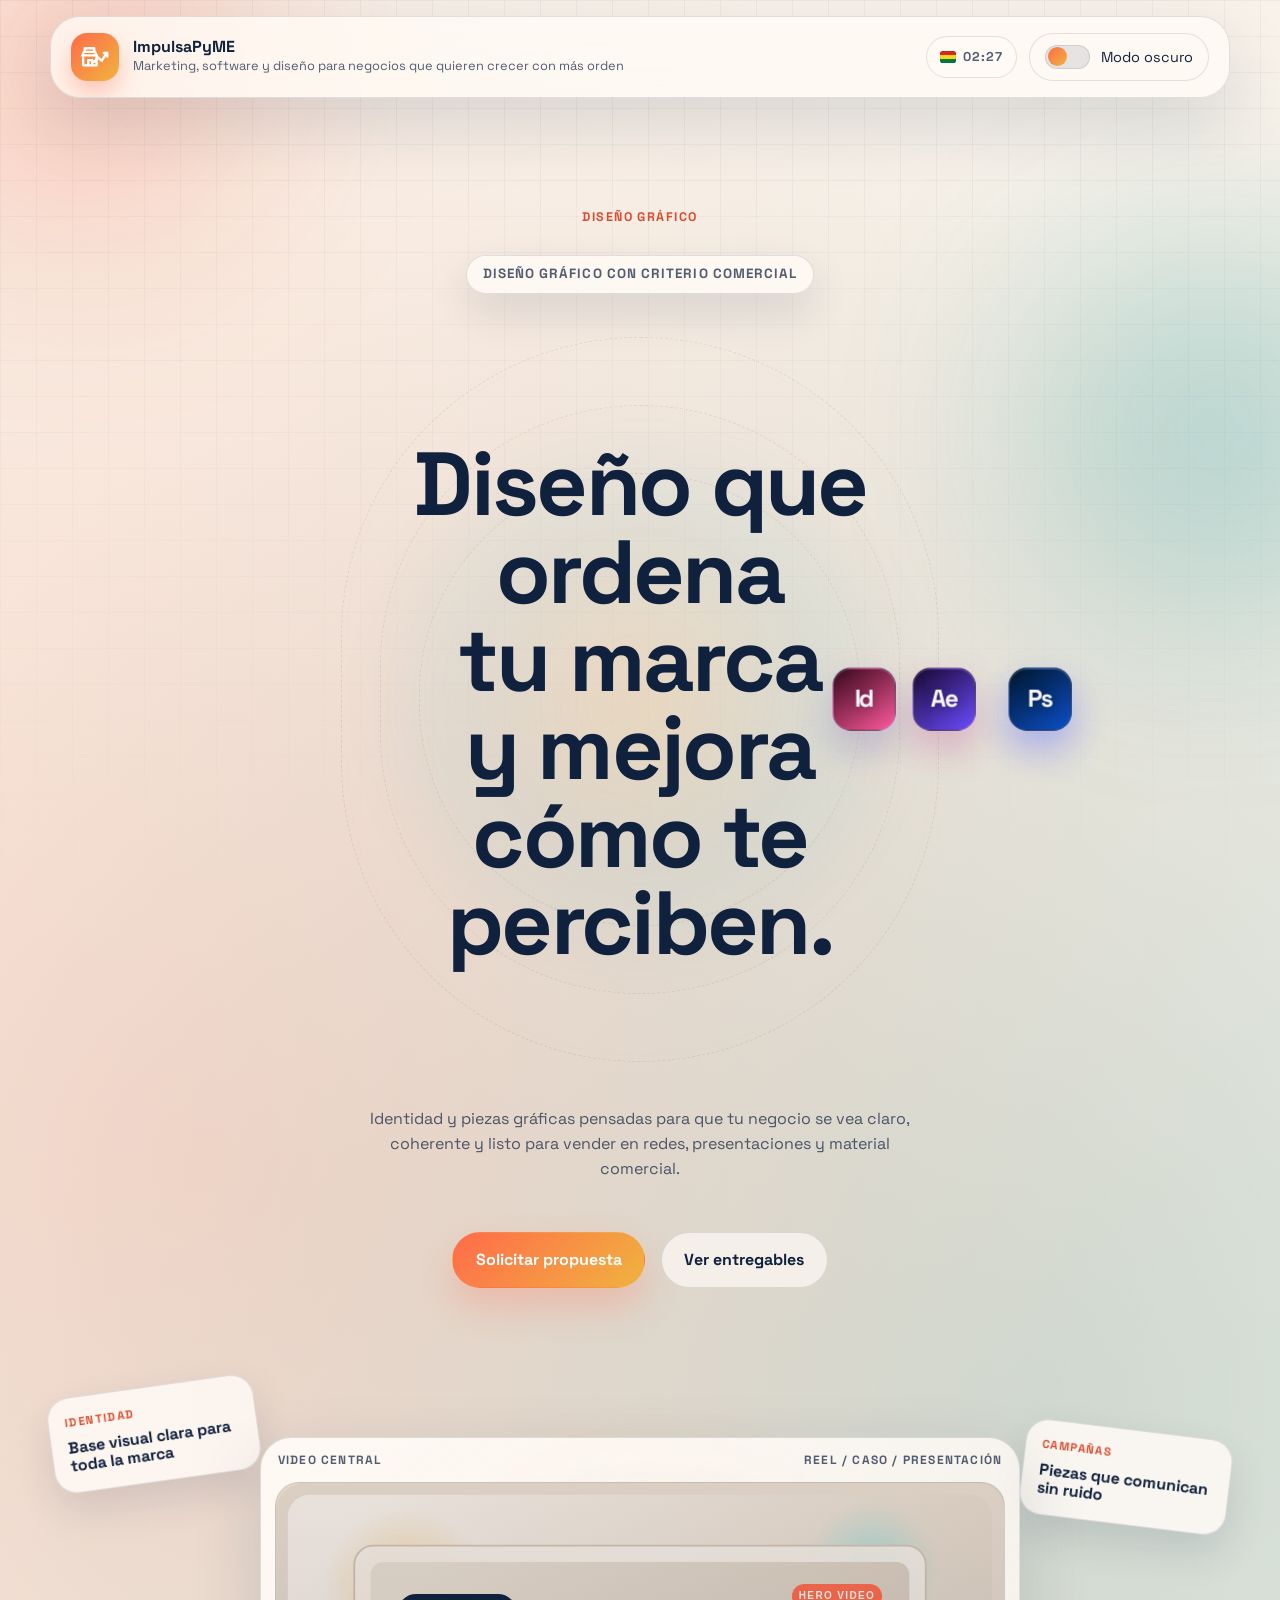
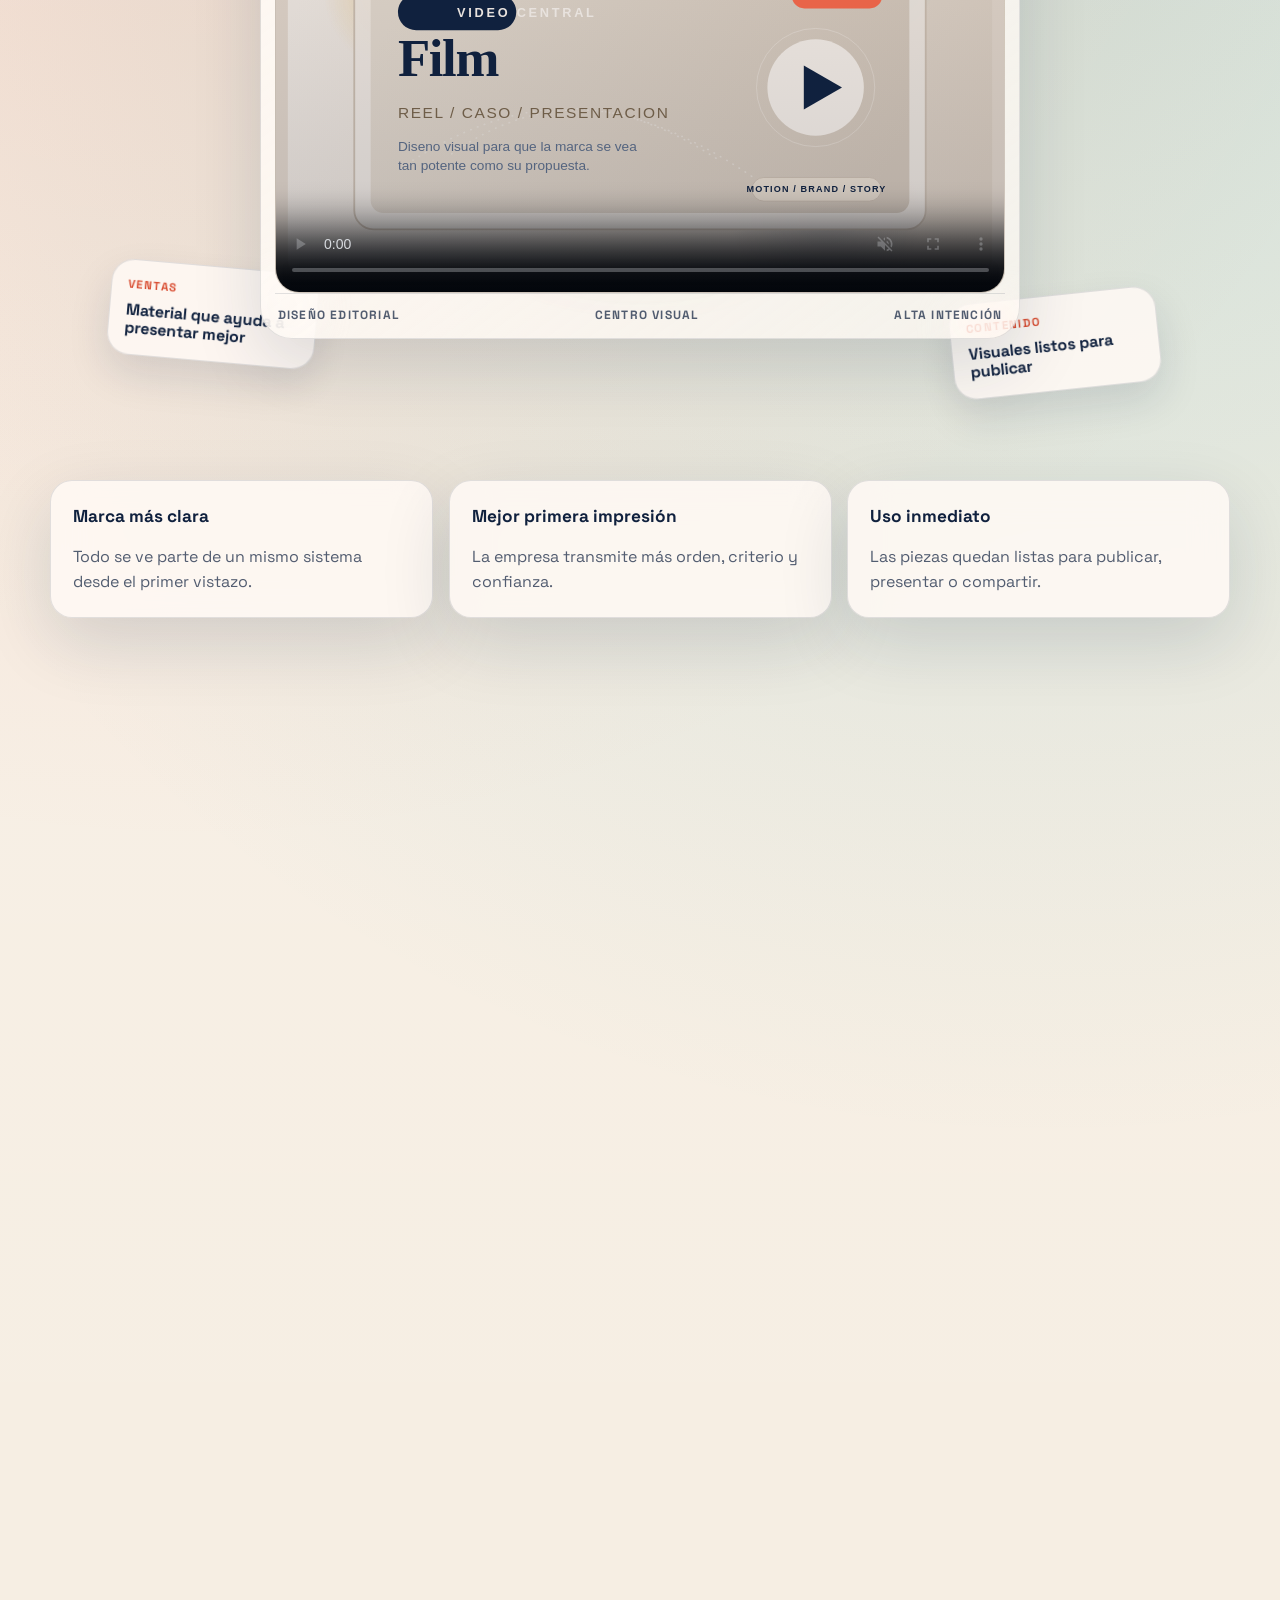
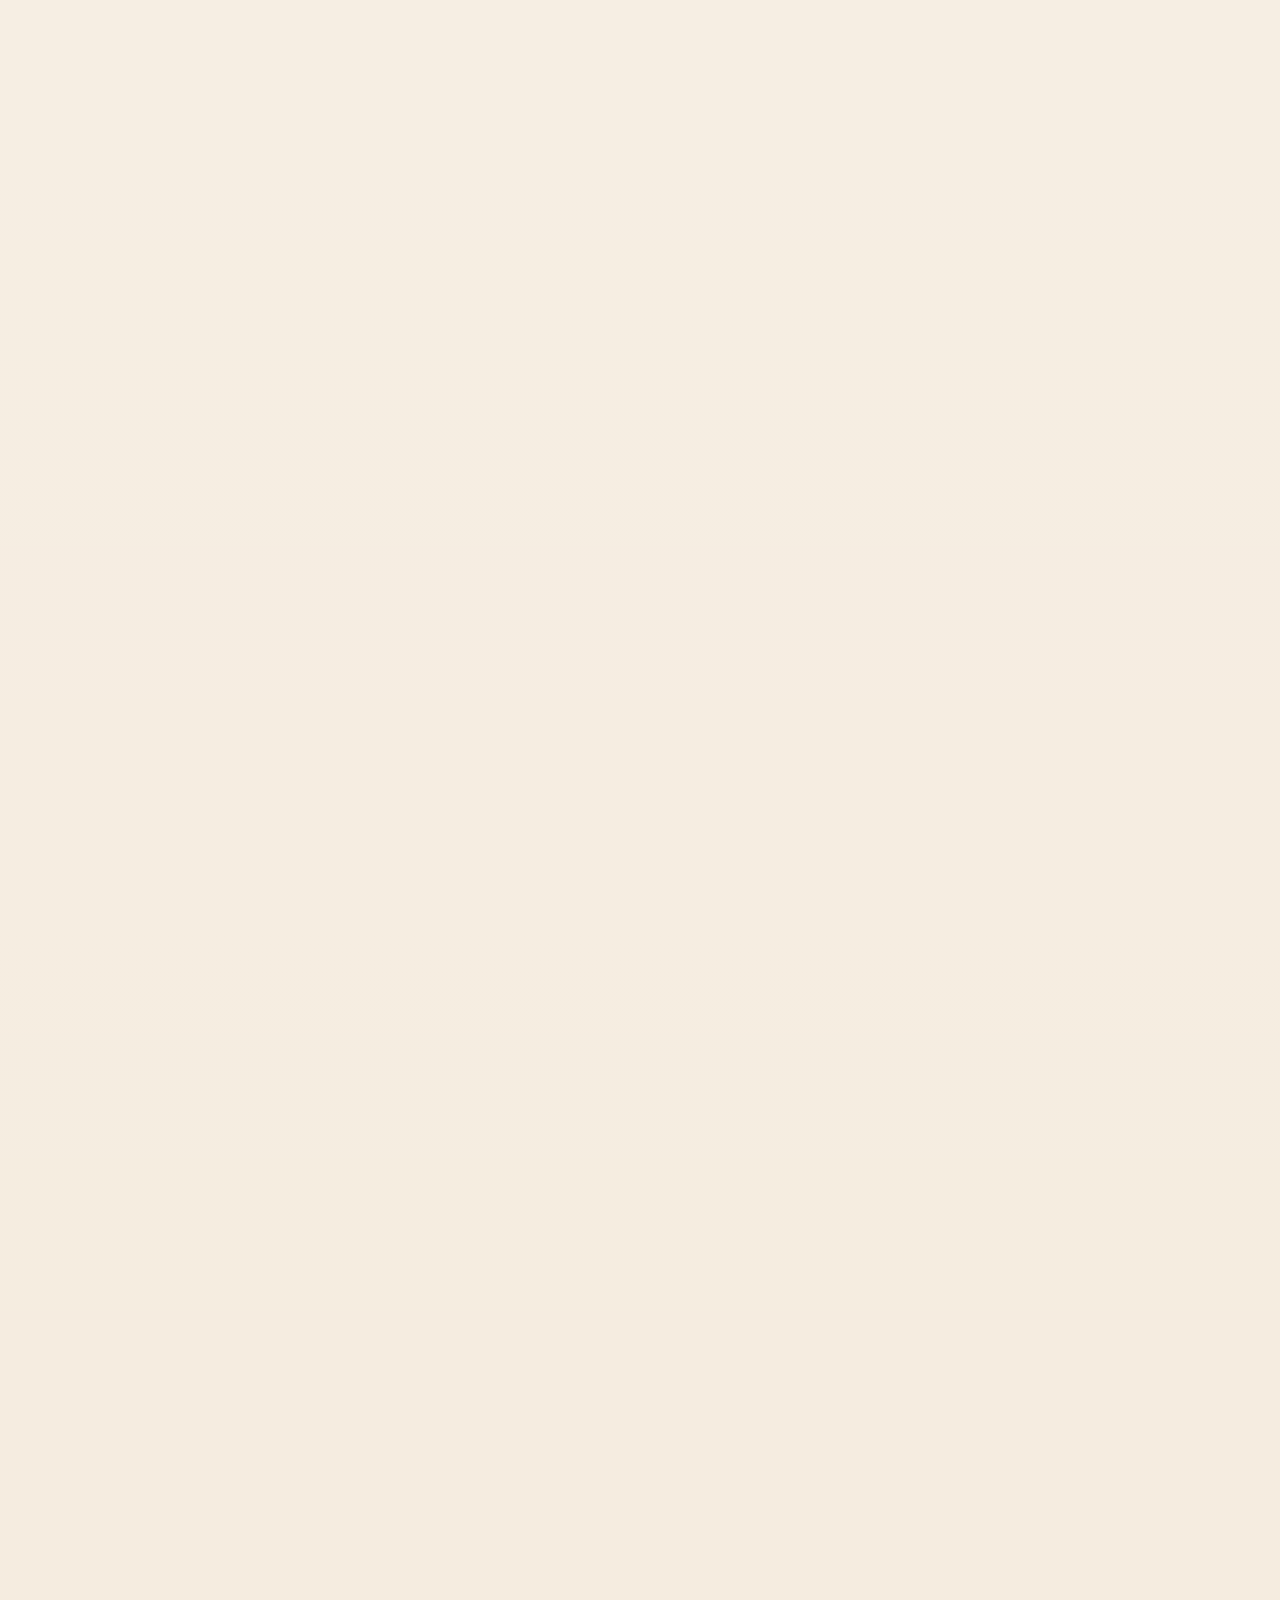
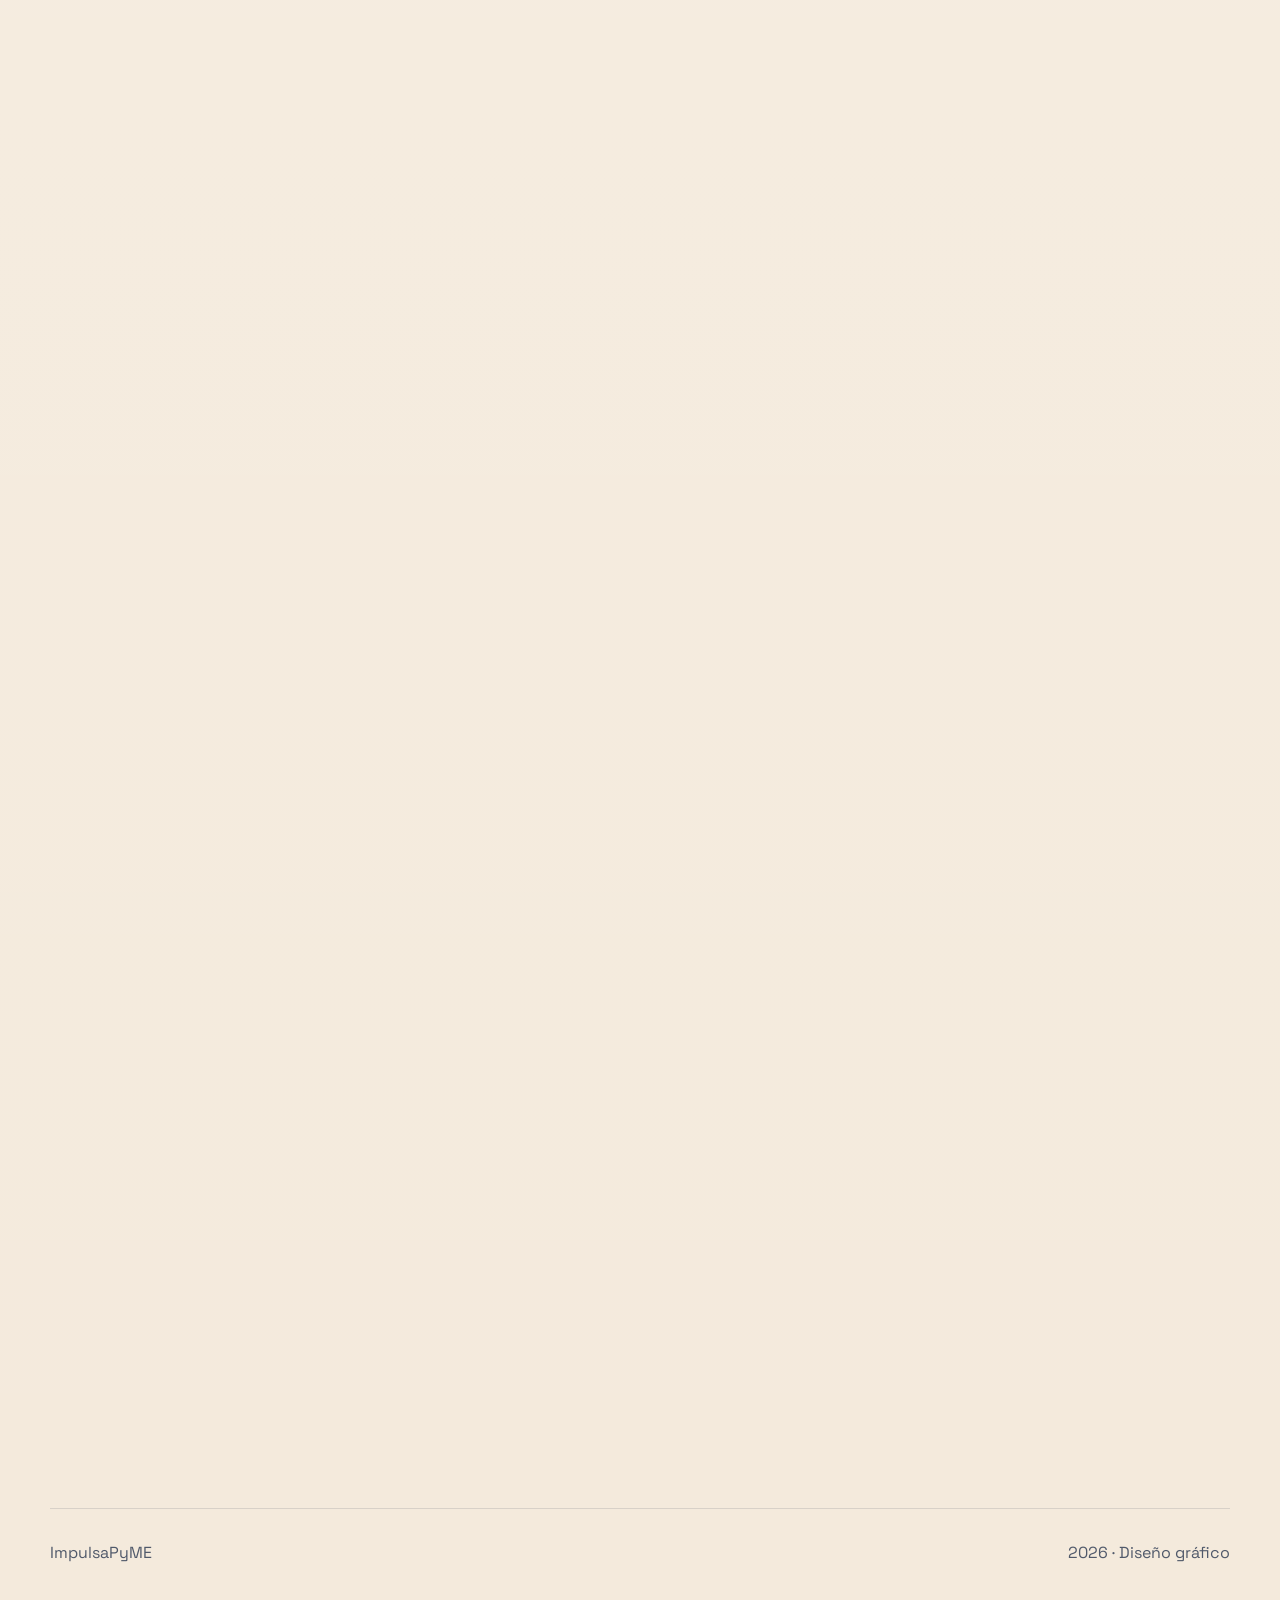
==== commit 5b70f78e: "feat: agregar estilos y animaciones para las secciones de marketing, diseño y software" ====
--- a/diseno.html
+++ b/diseno.html
@@ -198,19 +198,19 @@
           class="benefit-band reveal"
           aria-label="Razones para invertir en diseño"
         >
-          <article>
+          <article class="card-variant card-variant--prism card-comp--swatch">
             <span>01</span>
             <h2>
               Cuando el diseño no tiene criterio, la marca se ve dispersa.
             </h2>
           </article>
-          <article>
+          <article class="card-variant card-variant--prism card-comp--swatch">
             <span>02</span>
             <h2>
               La coherencia visual hace que el negocio se entienda más rápido.
             </h2>
           </article>
-          <article>
+          <article class="card-variant card-variant--prism card-comp--swatch">
             <span>03</span>
             <h2>
               Diseñar bien no es decorar: es comunicar mejor y vender con más
@@ -226,7 +226,7 @@
           </div>
 
           <div class="service-grid">
-            <article class="service-card reveal">
+            <article class="service-card reveal card-variant card-variant--prism card-comp--editorial">
               <p class="card-kicker">Identidad visual</p>
               <h3>
                 La base para que la marca se vea coherente en cualquier canal.
@@ -238,7 +238,7 @@
               </ul>
             </article>
 
-            <article class="service-card reveal">
+            <article class="service-card reveal card-variant card-variant--prism card-comp--editorial">
               <p class="card-kicker">Redes y campañas</p>
               <h3>
                 Piezas pensadas para comunicar, lanzar y mover una acción.
@@ -250,7 +250,7 @@
               </ul>
             </article>
 
-            <article class="service-card reveal">
+            <article class="service-card reveal card-variant card-variant--prism card-comp--editorial">
               <p class="card-kicker">Material comercial</p>
               <h3>
                 Soporte visual para presentar mejor la propuesta y vender con
@@ -263,7 +263,7 @@
               </ul>
             </article>
 
-            <article class="service-card reveal">
+            <article class="service-card reveal card-variant card-variant--prism card-comp--editorial">
               <p class="card-kicker">Soporte visual continuo</p>
               <h3>
                 Acompañamiento para marcas que necesitan mantener orden visual
@@ -276,7 +276,7 @@
               </ul>
             </article>
 
-            <article class="service-card reveal">
+            <article class="service-card reveal card-variant card-variant--prism card-comp--editorial">
               <p class="card-kicker">Adaptación por rubro</p>
               <h3>
                 El diseño cambia según mercado, público y objetivo comercial.
@@ -288,7 +288,7 @@
               </ul>
             </article>
 
-            <article class="service-card reveal">
+            <article class="service-card reveal card-variant card-variant--prism card-comp--editorial">
               <p class="card-kicker">Entregas listas</p>
               <h3>
                 Archivos preparados para usar sin depender de ajustes eternos.
@@ -309,26 +309,26 @@
           </div>
 
           <div class="benefits-grid">
-            <article class="benefit-card reveal">
+            <article class="benefit-card reveal card-variant card-variant--pulse card-comp--swatch">
               <strong>Coherencia visual</strong>
               <p>
                 Todo empieza a verse parte de una misma marca, no de piezas
                 separadas.
               </p>
             </article>
-            <article class="benefit-card reveal">
+            <article class="benefit-card reveal card-variant card-variant--pulse card-comp--swatch">
               <strong>Más confianza</strong>
               <p>
                 Una marca cuidada transmite más seriedad y mejor criterio.
               </p>
             </article>
-            <article class="benefit-card reveal">
+            <article class="benefit-card reveal card-variant card-variant--pulse card-comp--swatch">
               <strong>Comunicación más clara</strong>
               <p>
                 Ofertas, mensajes y propuestas se entienden más rápido.
               </p>
             </article>
-            <article class="benefit-card reveal">
+            <article class="benefit-card reveal card-variant card-variant--pulse card-comp--swatch">
               <strong>Aplicación real</strong>
               <p>
                 El material funciona en redes, presentaciones y piezas
@@ -345,7 +345,7 @@
           </div>
 
           <div class="process-grid process-grid--three">
-            <article class="process-step reveal">
+            <article class="process-step reveal card-variant card-variant--orbit card-comp--editorial">
               <span>Fase 1</span>
               <h3>Entendimiento</h3>
               <p>
@@ -353,7 +353,7 @@
                 una sola pieza.
               </p>
             </article>
-            <article class="process-step reveal">
+            <article class="process-step reveal card-variant card-variant--orbit card-comp--editorial">
               <span>Fase 2</span>
               <h3>Desarrollo</h3>
               <p>
@@ -361,7 +361,7 @@
                 necesita la marca.
               </p>
             </article>
-            <article class="process-step reveal">
+            <article class="process-step reveal card-variant card-variant--orbit card-comp--editorial">
               <span>Fase 3</span>
               <h3>Entrega</h3>
               <p>
@@ -379,27 +379,27 @@
           </div>
 
           <div class="note-grid">
-            <article class="note-card reveal">
+            <article class="note-card reveal card-variant card-variant--mesh card-comp--stack">
               <strong>Ajustado al rubro</strong>
               <p>
                 La propuesta cambia según mercado, público y canal de uso.
               </p>
             </article>
-            <article class="note-card reveal">
+            <article class="note-card reveal card-variant card-variant--mesh card-comp--stack">
               <strong>Pensado para venta</strong>
               <p>
                 Puede ir desde redes hasta materiales para reuniones y
                 propuestas.
               </p>
             </article>
-            <article class="note-card reveal">
+            <article class="note-card reveal card-variant card-variant--mesh card-comp--stack">
               <strong>Listo para usar</strong>
               <p>
                 Las piezas se entregan preparadas para publicar, enviar o
                 presentar.
               </p>
             </article>
-            <article class="note-card reveal">
+            <article class="note-card reveal card-variant card-variant--mesh card-comp--stack">
               <strong>Alcance según necesidad</strong>
               <p>
                 Se cotiza según cantidad de piezas, complejidad y continuidad.
@@ -409,7 +409,7 @@
         </section>
 
         <section class="section contact-section" id="contacto">
-          <div class="contact-card reveal">
+          <div class="contact-card reveal card-variant card-variant--orbit card-comp--premium">
             <div>
               <p class="eyebrow">Contacto</p>
               <h2>
--- a/styles.css
+++ b/styles.css
@@ -128,6 +128,98 @@
   transition: transform 0.32s ease;
 }
 
+.site-loader {
+  position: fixed;
+  inset: 0;
+  z-index: 200;
+  display: grid;
+  place-items: center;
+  background: var(--bg);
+  transition: opacity 0.6s cubic-bezier(0.22, 1, 0.36, 1), visibility 0.6s;
+}
+
+.site-loader.is-hidden {
+  opacity: 0;
+  visibility: hidden;
+  pointer-events: none;
+}
+
+.site-loader__content {
+  display: flex;
+  flex-direction: column;
+  align-items: center;
+  gap: 2rem;
+  width: min(100%, 20rem);
+}
+
+.site-loader__logo {
+  width: 5rem;
+  height: 5rem;
+  color: var(--accent);
+}
+
+.site-loader__svg path {
+  stroke-dasharray: 200;
+  stroke-dashoffset: 200;
+  animation: loader-stroke 2.5s ease infinite alternate;
+}
+
+.site-loader__svg .line-1 { animation-delay: 0s; }
+.site-loader__svg .line-2 { animation-delay: 0.2s; }
+.site-loader__svg .line-3 { animation-delay: 0.4s; }
+.site-loader__svg .line-4 { animation-delay: 0.6s; }
+.site-loader__svg .line-5 { animation-delay: 0.8s; }
+.site-loader__svg .line-6 { animation-delay: 1s; }
+
+.site-loader__dots {
+  animation: loader-fade 1.5s ease infinite alternate;
+}
+
+.site-loader__progress {
+  width: 100%;
+  height: 2px;
+  background: var(--line);
+  border-radius: 999px;
+  overflow: hidden;
+}
+
+.site-loader__bar {
+  width: 100%;
+  height: 100%;
+  background: linear-gradient(90deg, var(--accent), var(--teal));
+  transform: scaleX(0);
+  transform-origin: left;
+  animation: loader-progress 3s ease-in-out infinite;
+}
+
+.site-loader__text {
+  margin: 0;
+  font-size: 0.75rem;
+  font-weight: 700;
+  letter-spacing: 0.2em;
+  text-transform: uppercase;
+  color: var(--muted);
+  animation: loader-fade 1.5s ease infinite alternate;
+}
+
+@keyframes loader-stroke {
+  0% { stroke-dashoffset: 200; opacity: 0; }
+  20% { opacity: 1; }
+  80% { stroke-dashoffset: 0; opacity: 1; }
+  100% { stroke-dashoffset: 0; opacity: 1; }
+}
+
+@keyframes loader-fade {
+  from { opacity: 0.4; }
+  to { opacity: 1; }
+}
+
+@keyframes loader-progress {
+  0% { transform: scaleX(0); }
+  50% { transform: scaleX(0.7); }
+  100% { transform: scaleX(1); }
+}
+
 body[data-preview-embed="true"]:not([data-preview-expanded="true"]),
 body[data-embedded-frame="true"] {
   overflow: hidden;
@@ -252,7 +344,14 @@
 body[data-embedded-frame="true"] .reveal {
   opacity: 1 !important;
   translate: 0 0 !important;
+  scale: 1 !important;
+  rotate: 0deg !important;
+  filter: none !important;
   transition: none !important;
+}
+
+body[data-embedded-frame="true"]:not([data-preview-active="true"]) .card-variant::after {
+  animation-play-state: paused;
 }
 
 body[data-embedded-frame="true"]:not([data-preview-active="true"]) .scene-ring,
@@ -408,7 +507,7 @@
   letter-spacing: 0.08em;
   box-shadow: 0 12px 24px color-mix(in srgb, var(--accent) 35%, transparent);
   transition:
-    transform 0.25s ease,
+    transform 0.25s cubic-bezier(0.22, 1, 0.36, 1),
     box-shadow 0.25s ease;
 }
 
@@ -758,10 +857,12 @@
   margin-top: 0.7rem;
   font-size: clamp(3rem, 7vw, 6.2rem);
   max-width: 11ch;
+  text-wrap: balance;
 }
 
 h2 {
   font-size: clamp(2rem, 4vw, 3.5rem);
+  text-wrap: balance;
 }
 
 h3 {
@@ -770,6 +871,7 @@
 
 .lead,
 .section-heading > p:not(.eyebrow),
+.hero p,
 .service-card p,
 .benefit-card p,
 .proposal-card span,
@@ -791,6 +893,38 @@
 
 .hero-copy--wide .lead {
   max-width: 58ch;
+}
+
+body[data-page="marketing"] {
+  --page-section-accent: #ff7d5a;
+  --page-section-accent-alt: #f0b33f;
+  --page-section-accent-fade: rgba(255, 125, 90, 0.18);
+  --page-section-accent-fade-strong: rgba(240, 179, 63, 0.2);
+  --page-section-shadow: rgba(216, 76, 48, 0.22);
+}
+
+:root[data-theme="dark"] body[data-page="marketing"] {
+  --page-section-accent: #ffab8d;
+  --page-section-accent-alt: #ffd57a;
+  --page-section-accent-fade: rgba(255, 171, 141, 0.24);
+  --page-section-accent-fade-strong: rgba(255, 213, 122, 0.24);
+  --page-section-shadow: rgba(0, 0, 0, 0.38);
+}
+
+body[data-page="design"] {
+  --page-section-accent: #ff8a6d;
+  --page-section-accent-alt: #f0b33f;
+  --page-section-accent-fade: rgba(255, 138, 109, 0.18);
+  --page-section-accent-fade-strong: rgba(240, 179, 63, 0.2);
+  --page-section-shadow: rgba(170, 84, 52, 0.22);
+}
+
+:root[data-theme="dark"] body[data-page="design"] {
+  --page-section-accent: #ffb48f;
+  --page-section-accent-alt: #ffd982;
+  --page-section-accent-fade: rgba(255, 180, 143, 0.24);
+  --page-section-accent-fade-strong: rgba(255, 217, 130, 0.24);
+  --page-section-shadow: rgba(0, 0, 0, 0.38);
 }
 
 body[data-page="software"] {
@@ -866,6 +1000,12 @@
   --software-hint-border: rgba(16, 33, 62, 0.1);
   --software-hint-bg: rgba(255, 255, 255, 0.28);
   --software-hint-color: rgba(16, 33, 62, 0.64);
+  --page-section-accent: #0f8b8d;
+  --page-section-accent-alt: #5ed8d2;
+  --page-section-rgb-hot: #ff5f64;
+  --page-section-accent-fade: rgba(15, 139, 141, 0.18);
+  --page-section-accent-fade-strong: rgba(94, 216, 210, 0.18);
+  --page-section-shadow: rgba(8, 73, 77, 0.2);
 }
 
 :root[data-theme="dark"] body[data-page="software"] {
@@ -941,6 +1081,12 @@
   --software-hint-border: rgba(121, 255, 196, 0.12);
   --software-hint-bg: rgba(239, 255, 246, 0.05);
   --software-hint-color: rgba(239, 255, 246, 0.68);
+  --page-section-accent: #63ffbe;
+  --page-section-accent-alt: #88f7ff;
+  --page-section-rgb-hot: #ff4d7a;
+  --page-section-accent-fade: rgba(99, 255, 190, 0.24);
+  --page-section-accent-fade-strong: rgba(136, 247, 255, 0.22);
+  --page-section-shadow: rgba(0, 0, 0, 0.42);
 }
 
 .software-intro {
@@ -1258,7 +1404,7 @@
   .software-intro__details,
 body[data-embedded-frame="true"]:not([data-preview-expanded="true"])
   .software-intro__details {
-  top: 50%;
+  top: 41.5%;
   bottom: auto;
   display: grid;
   width: min(calc(100% - 1.9rem), 35rem);
@@ -1275,7 +1421,7 @@
     color-mix(in srgb, var(--software-stage-bg) 58%, transparent);
   box-shadow: 0 22px 54px color-mix(in srgb, var(--software-stage-title) 10%, transparent);
   backdrop-filter: blur(18px);
-  transform: translate(-50%, -53%);
+  transform: translate(-50%, -48%);
   opacity: 1;
 }
 
@@ -2024,6 +2170,19 @@
   margin-top: 1.4rem;
 }
 
+.button,
+.brand,
+.theme-toggle,
+.copy-chip,
+.brand-mark {
+  transition:
+    transform 0.3s cubic-bezier(0.22, 1, 0.36, 1),
+    border-color 0.22s ease,
+    background-color 0.22s ease,
+    color 0.22s ease,
+    box-shadow 0.22s ease;
+}
+
 .button {
   display: inline-flex;
   align-items: center;
@@ -2037,7 +2196,7 @@
   font-weight: 700;
   text-decoration: none;
   transition:
-    transform 0.22s ease,
+    transform 0.22s cubic-bezier(0.22, 1, 0.36, 1),
     box-shadow 0.22s ease,
     background-color 0.22s ease,
     border-color 0.22s ease,
@@ -3317,7 +3476,7 @@
   font: inherit;
   cursor: pointer;
   transition:
-    transform 0.22s ease,
+    transform 0.22s cubic-bezier(0.22, 1, 0.36, 1),
     border-color 0.22s ease,
     background-color 0.22s ease;
 }
@@ -3343,17 +3502,2087 @@
 
 .reveal {
   opacity: 0;
-  --reveal-y: 24px;
-  translate: 0 var(--reveal-y);
+  --reveal-y: 40px;
+  --reveal-scale: 0.95;
+  transform: translateY(var(--reveal-y)) scale(var(--reveal-scale));
   transition:
-    opacity 0.65s ease,
-    translate 0.65s ease;
+    opacity 1s cubic-bezier(0.22, 1, 0.36, 1),
+    transform 1s cubic-bezier(0.22, 1, 0.36, 1);
   transition-delay: var(--reveal-delay, 0s);
+  will-change: transform, opacity;
 }
 
 .reveal.is-visible {
   opacity: 1;
   --reveal-y: 0px;
+  --reveal-scale: 1;
+  transform: translateY(var(--reveal-y)) scale(var(--reveal-scale));
+}
+
+body:is([data-page="marketing"], [data-page="software"], [data-page="design"])
+  .reveal {
+  --reveal-y: 34px;
+  --reveal-scale: 0.94;
+  --reveal-tilt: 0.8deg;
+  --reveal-blur: 10px;
+  scale: var(--reveal-scale);
+  rotate: var(--reveal-tilt);
+  filter: blur(var(--reveal-blur));
+  transition:
+    opacity 0.78s cubic-bezier(0.2, 0.7, 0.18, 1),
+    translate 0.78s cubic-bezier(0.2, 0.7, 0.18, 1),
+    scale 0.78s cubic-bezier(0.2, 0.7, 0.18, 1),
+    rotate 0.78s cubic-bezier(0.2, 0.7, 0.18, 1),
+    filter 0.78s ease;
+}
+
+body:is([data-page="marketing"], [data-page="software"], [data-page="design"])
+  .reveal.is-visible {
+  --reveal-scale: 1;
+  --reveal-tilt: 0deg;
+  --reveal-blur: 0px;
+}
+
+body:is([data-page="marketing"], [data-page="software"], [data-page="design"])
+  .section-heading {
+  position: relative;
+  isolation: isolate;
+}
+
+body:is([data-page="marketing"], [data-page="software"], [data-page="design"])
+  .section-heading::before {
+  position: absolute;
+  left: -1.1rem;
+  bottom: -0.6rem;
+  width: min(12rem, 36vw);
+  height: 5.2rem;
+  border-radius: 999px;
+  background: radial-gradient(
+    circle,
+    var(--page-section-accent-fade),
+    transparent 72%
+  );
+  content: "";
+  filter: blur(18px);
+  opacity: 0.74;
+  pointer-events: none;
+  transform: translateY(14px) scale(0.86);
+  transition:
+    opacity 0.55s ease,
+    transform 0.7s ease;
+  z-index: -1;
+}
+
+body:is([data-page="marketing"], [data-page="software"], [data-page="design"])
+  .section-heading.reveal.is-visible::before {
+  opacity: 1;
+  transform: translateY(0) scale(1);
+}
+
+body:is([data-page="marketing"], [data-page="software"], [data-page="design"])
+  .section-heading
+  .eyebrow {
+  display: inline-flex;
+  align-items: center;
+  gap: 0.45rem;
+  width: fit-content;
+  padding: 0.48rem 0.82rem;
+  border: 1px solid color-mix(in srgb, var(--page-section-accent) 28%, var(--line));
+  border-radius: 999px;
+  background:
+    linear-gradient(
+      135deg,
+      color-mix(in srgb, var(--page-section-accent) 14%, transparent),
+      color-mix(in srgb, var(--surface) 96%, transparent)
+    ),
+    var(--surface);
+  box-shadow: 0 14px 28px color-mix(in srgb, var(--page-section-shadow) 18%, transparent);
+}
+
+body:is([data-page="marketing"], [data-page="software"], [data-page="design"])
+  .section-heading
+  .eyebrow::before {
+  width: 0.45rem;
+  height: 0.45rem;
+  border-radius: 50%;
+  background: linear-gradient(
+    135deg,
+    var(--page-section-accent),
+    var(--page-section-accent-alt)
+  );
+  box-shadow: 0 0 18px color-mix(in srgb, var(--page-section-accent) 52%, transparent);
+  content: "";
+}
+
+body:is([data-page="marketing"], [data-page="software"], [data-page="design"])
+  .section-heading
+  h2 {
+  position: relative;
+  display: inline-block;
+  padding-bottom: 1rem;
+}
+
+body:is([data-page="marketing"], [data-page="software"], [data-page="design"])
+  .section-heading
+  h2::after {
+  position: absolute;
+  left: 0;
+  bottom: 0;
+  width: min(9rem, 34%);
+  height: 3px;
+  border-radius: 999px;
+  background: linear-gradient(
+    90deg,
+    var(--page-section-accent),
+    var(--page-section-accent-alt)
+  );
+  box-shadow: 0 0 22px color-mix(in srgb, var(--page-section-accent) 26%, transparent);
+  content: "";
+  opacity: 0;
+  transform: scaleX(0.32);
+  transform-origin: left center;
+  transition:
+    opacity 0.45s ease,
+    transform 0.45s ease;
+}
+
+body:is([data-page="marketing"], [data-page="software"], [data-page="design"])
+  .section-heading.reveal.is-visible
+  h2::after {
+  opacity: 1;
+  transform: scaleX(1);
+}
+
+body:is([data-page="marketing"], [data-page="software"], [data-page="design"])
+  .card-variant {
+  --card-orbit-speed: 8.5s;
+  --card-orbit-direction: normal;
+  --card-scan-speed: 7.8s;
+  --card-scan-direction: normal;
+  --card-pulse-speed: 6.8s;
+  --card-pulse-scale: 0.92;
+  --card-prism-speed: 9.4s;
+  --card-prism-direction: alternate;
+  --card-prism-rotate: -8deg;
+  --card-mesh-speed: 13s;
+  --card-mesh-size: 18px;
+  isolation: isolate;
+  border-color: color-mix(in srgb, var(--page-section-accent) 16%, var(--line));
+  background:
+    linear-gradient(
+      152deg,
+      color-mix(in srgb, var(--page-section-accent) 12%, transparent),
+      transparent 38%
+    ),
+    radial-gradient(
+      circle at 100% 0%,
+      var(--page-section-accent-fade-strong),
+      transparent 34%
+    ),
+    linear-gradient(
+      180deg,
+      color-mix(in srgb, var(--surface) 98%, transparent),
+      color-mix(in srgb, var(--surface-strong) 86%, transparent)
+    ),
+    var(--surface);
+  box-shadow:
+    0 22px 58px color-mix(in srgb, var(--page-section-shadow) 30%, transparent),
+    inset 0 1px 0 color-mix(in srgb, #ffffff 14%, transparent);
+}
+
+body:is([data-page="marketing"], [data-page="software"], [data-page="design"])
+  .card-variant
+  > * {
+  position: relative;
+  z-index: 1;
+}
+
+body:is([data-page="marketing"], [data-page="software"], [data-page="design"])
+  .card-variant.card-variant--orbit::after {
+  position: absolute;
+  inset: -1px;
+  padding: 1px;
+  border-radius: inherit;
+  background: conic-gradient(
+    from 0deg,
+    color-mix(in srgb, var(--page-section-accent) 92%, transparent) 0deg,
+    color-mix(in srgb, var(--page-section-accent-alt) 94%, transparent) 78deg,
+    transparent 126deg 214deg,
+    color-mix(in srgb, var(--page-section-accent-alt) 90%, transparent) 282deg,
+    color-mix(in srgb, var(--page-section-accent) 92%, transparent) 360deg
+  );
+  content: "";
+  opacity: 0.68;
+  pointer-events: none;
+  transform: rotate(0deg);
+  -webkit-mask:
+    linear-gradient(#000 0 0) content-box,
+    linear-gradient(#000 0 0);
+  -webkit-mask-composite: xor;
+  mask:
+    linear-gradient(#000 0 0) content-box,
+    linear-gradient(#000 0 0);
+  mask-composite: exclude;
+  animation: page-card-orbit var(--card-orbit-speed) linear infinite;
+  animation-direction: var(--card-orbit-direction);
+  z-index: 0;
+}
+
+body:is([data-page="marketing"], [data-page="software"], [data-page="design"])
+  .card-variant:hover,
+body:is([data-page="marketing"], [data-page="software"], [data-page="design"])
+  .card-variant.is-tilting {
+  border-color: color-mix(
+    in srgb,
+    var(--page-section-accent-alt) 42%,
+    var(--page-section-accent)
+  );
+  box-shadow:
+    0 32px 84px color-mix(in srgb, var(--page-section-shadow) 38%, transparent),
+    inset 0 1px 0 color-mix(in srgb, #ffffff 16%, transparent);
+  --card-raise: -10px;
+}
+
+body:is([data-page="marketing"], [data-page="software"], [data-page="design"])
+  .card-variant.card-variant--orbit:hover::after,
+body:is([data-page="marketing"], [data-page="software"], [data-page="design"])
+  .card-variant.card-variant--orbit.is-tilting::after {
+  opacity: 0.96;
+  animation-duration: 4.3s;
+}
+
+body:is([data-page="marketing"], [data-page="software"], [data-page="design"])
+  .card-variant.card-variant--scan::after {
+  position: absolute;
+  inset: -32% -18%;
+  background:
+    linear-gradient(
+      110deg,
+      transparent 18%,
+      color-mix(in srgb, var(--page-section-accent) 24%, transparent) 46%,
+      color-mix(in srgb, var(--page-section-accent-alt) 18%, transparent) 54%,
+      transparent 78%
+    ),
+    radial-gradient(
+      circle at 82% 18%,
+      color-mix(in srgb, var(--page-section-accent-alt) 22%, transparent),
+      transparent 34%
+    );
+  content: "";
+  opacity: 0.42;
+  pointer-events: none;
+  transform: translateX(-74%) skewX(-18deg);
+  animation: page-card-scan var(--card-scan-speed) ease-in-out infinite;
+  animation-direction: var(--card-scan-direction);
+  z-index: 0;
+}
+
+body:is([data-page="marketing"], [data-page="software"], [data-page="design"])
+  .card-variant.card-variant--scan:hover::after,
+body:is([data-page="marketing"], [data-page="software"], [data-page="design"])
+  .card-variant.card-variant--scan.is-tilting::after {
+  opacity: 0.72;
+  animation-duration: 3.8s;
+}
+
+body:is([data-page="marketing"], [data-page="software"], [data-page="design"])
+  .card-variant.card-variant--pulse::after {
+  position: absolute;
+  inset: -22%;
+  background:
+    radial-gradient(
+      circle at 22% 28%,
+      color-mix(in srgb, var(--page-section-accent) 24%, transparent),
+      transparent 28%
+    ),
+    radial-gradient(
+      circle at 78% 76%,
+      color-mix(in srgb, var(--page-section-accent-alt) 26%, transparent),
+      transparent 30%
+    );
+  content: "";
+  opacity: 0.78;
+  pointer-events: none;
+  filter: blur(8px);
+  transform: scale(var(--card-pulse-scale));
+  animation: page-card-pulse var(--card-pulse-speed) ease-in-out infinite;
+  z-index: 0;
+}
+
+body:is([data-page="marketing"], [data-page="software"], [data-page="design"])
+  .card-variant.card-variant--pulse:hover::after,
+body:is([data-page="marketing"], [data-page="software"], [data-page="design"])
+  .card-variant.card-variant--pulse.is-tilting::after {
+  opacity: 1;
+  animation-duration: 4.6s;
+}
+
+body:is([data-page="marketing"], [data-page="software"], [data-page="design"])
+  .card-variant.card-variant--prism::after {
+  position: absolute;
+  inset: -18% -14%;
+  background:
+    linear-gradient(
+      132deg,
+      transparent 8%,
+      color-mix(in srgb, var(--page-section-accent) 18%, transparent) 36%,
+      color-mix(in srgb, var(--page-section-accent-alt) 24%, transparent) 52%,
+      transparent 76%
+    ),
+    radial-gradient(
+      circle at 76% 20%,
+      color-mix(in srgb, var(--page-section-accent-alt) 20%, transparent),
+      transparent 34%
+    );
+  content: "";
+  opacity: 0.62;
+  pointer-events: none;
+  filter: blur(14px);
+  transform: rotate(var(--card-prism-rotate)) scale(0.96);
+  animation: page-card-prism var(--card-prism-speed) ease-in-out infinite;
+  animation-direction: var(--card-prism-direction);
+  z-index: 0;
+}
+
+body:is([data-page="marketing"], [data-page="software"], [data-page="design"])
+  .card-variant.card-variant--prism:hover::after,
+body:is([data-page="marketing"], [data-page="software"], [data-page="design"])
+  .card-variant.card-variant--prism.is-tilting::after {
+  opacity: 0.88;
+}
+
+body:is([data-page="marketing"], [data-page="software"], [data-page="design"])
+  .card-variant.card-variant--mesh::after {
+  position: absolute;
+  inset: 0;
+  background:
+    linear-gradient(
+      90deg,
+      transparent 0,
+      transparent calc(100% - 1px),
+      color-mix(in srgb, var(--page-section-accent) 16%, transparent) calc(100% - 1px)
+    ),
+    linear-gradient(
+      180deg,
+      transparent 0,
+      transparent calc(100% - 1px),
+      color-mix(in srgb, var(--page-section-accent-alt) 14%, transparent) calc(100% - 1px)
+    ),
+    radial-gradient(
+      circle at 16% 18%,
+      color-mix(in srgb, var(--page-section-accent) 14%, transparent),
+      transparent 42%
+    );
+  background-size: var(--card-mesh-size) var(--card-mesh-size),
+    var(--card-mesh-size) var(--card-mesh-size), 100% 100%;
+  background-position: 0 0, 0 0, 0 0;
+  content: "";
+  opacity: 0.3;
+  pointer-events: none;
+  animation: page-card-mesh var(--card-mesh-speed) linear infinite;
+  z-index: 0;
+}
+
+body:is([data-page="marketing"], [data-page="software"], [data-page="design"])
+  .card-variant.card-variant--mesh:hover::after,
+body:is([data-page="marketing"], [data-page="software"], [data-page="design"])
+  .card-variant.card-variant--mesh.is-tilting::after {
+  opacity: 0.48;
+  animation-duration: 8s;
+}
+
+body:is([data-page="marketing"], [data-page="software"], [data-page="design"])
+  :is(
+    .benefit-band,
+    .benefits-grid,
+    .service-grid,
+    .software-grid,
+    .software-summary,
+    .process-grid,
+    .pricing-grid,
+    .note-grid,
+    .terms-grid,
+    .proposal-stack
+  )
+  > *:nth-child(3n + 1).card-variant {
+  --card-orbit-speed: 9.8s;
+  --card-scan-speed: 8.8s;
+  --card-pulse-speed: 7.4s;
+  --card-prism-speed: 11.4s;
+  --card-prism-rotate: -11deg;
+  --card-mesh-speed: 15s;
+}
+
+body:is([data-page="marketing"], [data-page="software"], [data-page="design"])
+  :is(
+    .benefit-band,
+    .benefits-grid,
+    .service-grid,
+    .software-grid,
+    .software-summary,
+    .process-grid,
+    .pricing-grid,
+    .note-grid,
+    .terms-grid,
+    .proposal-stack
+  )
+  > *:nth-child(3n + 2).card-variant {
+  --card-orbit-direction: reverse;
+  --card-scan-direction: reverse;
+  --card-pulse-speed: 6.1s;
+  --card-prism-speed: 8.6s;
+  --card-prism-rotate: 7deg;
+  --card-mesh-size: 20px;
+}
+
+body:is([data-page="marketing"], [data-page="software"], [data-page="design"])
+  :is(
+    .benefit-band,
+    .benefits-grid,
+    .service-grid,
+    .software-grid,
+    .software-summary,
+    .process-grid,
+    .pricing-grid,
+    .note-grid,
+    .terms-grid,
+    .proposal-stack
+  )
+  > *:nth-child(3n).card-variant {
+  --card-orbit-speed: 7.2s;
+  --card-scan-speed: 6.8s;
+  --card-pulse-scale: 1;
+  --card-prism-direction: alternate-reverse;
+  --card-prism-rotate: -2deg;
+  --card-mesh-speed: 10.8s;
+}
+
+body:is([data-page="marketing"], [data-page="software"], [data-page="design"])
+  .benefit-band
+  .card-variant {
+  padding: 1.55rem;
+  background:
+    radial-gradient(
+      circle at 14% 22%,
+      color-mix(in srgb, var(--page-section-accent) 20%, transparent),
+      transparent 34%
+    ),
+    linear-gradient(
+      150deg,
+      color-mix(in srgb, var(--page-section-accent-alt) 10%, transparent),
+      transparent 48%
+    ),
+    linear-gradient(
+      180deg,
+      color-mix(in srgb, var(--surface) 98%, transparent),
+      color-mix(in srgb, var(--surface-strong) 84%, transparent)
+    ),
+    var(--surface);
+}
+
+body:is([data-page="marketing"], [data-page="software"], [data-page="design"])
+  .benefit-band
+  .card-variant
+  h2 {
+  max-width: 13ch;
+}
+
+body:is([data-page="marketing"], [data-page="software"], [data-page="design"])
+  .benefit-band
+  .card-variant
+  span {
+  transform: rotate(-9deg);
+  transition:
+    transform 0.28s ease,
+    box-shadow 0.28s ease;
+}
+
+body:is([data-page="marketing"], [data-page="software"], [data-page="design"])
+  .benefit-band
+  .card-variant:hover
+  span,
+body:is([data-page="marketing"], [data-page="software"], [data-page="design"])
+  .benefit-band
+  .card-variant.is-tilting
+  span {
+  transform: rotate(-5deg) translateY(-2px) scale(1.07);
+}
+
+body:is([data-page="marketing"], [data-page="software"], [data-page="design"])
+  :is(.service-card, .benefit-card).card-variant--prism {
+  background:
+    linear-gradient(
+      132deg,
+      color-mix(in srgb, var(--page-section-accent) 14%, transparent) 0 18%,
+      transparent 18% 54%,
+      color-mix(in srgb, var(--page-section-accent-alt) 12%, transparent) 54% 68%,
+      transparent 68%
+    ),
+    linear-gradient(
+      180deg,
+      color-mix(in srgb, var(--surface) 98%, transparent),
+      color-mix(in srgb, var(--surface-strong) 86%, transparent)
+    ),
+    var(--surface);
+}
+
+body:is([data-page="marketing"], [data-page="software"], [data-page="design"])
+  .service-grid
+  > :nth-child(odd).card-variant--prism,
+body:is([data-page="marketing"], [data-page="software"], [data-page="design"])
+  .benefits-grid
+  > :nth-child(even).card-variant--prism {
+  background:
+    linear-gradient(
+      -132deg,
+      color-mix(in srgb, var(--page-section-accent-alt) 14%, transparent) 0 16%,
+      transparent 16% 52%,
+      color-mix(in srgb, var(--page-section-accent) 11%, transparent) 52% 68%,
+      transparent 68%
+    ),
+    linear-gradient(
+      180deg,
+      color-mix(in srgb, var(--surface) 98%, transparent),
+      color-mix(in srgb, var(--surface-strong) 86%, transparent)
+    ),
+    var(--surface);
+}
+
+body:is([data-page="marketing"], [data-page="software"], [data-page="design"])
+  :is(.software-card, .terms-card).card-variant--scan {
+  background:
+    repeating-linear-gradient(
+      180deg,
+      transparent 0 15px,
+      color-mix(in srgb, var(--page-section-accent) 7%, transparent) 15px 16px
+    ),
+    linear-gradient(
+      180deg,
+      color-mix(in srgb, var(--page-section-accent) 10%, transparent),
+      transparent 28%
+    ),
+    linear-gradient(
+      180deg,
+      color-mix(in srgb, var(--surface) 98%, transparent),
+      color-mix(in srgb, var(--surface-strong) 84%, transparent)
+    ),
+    var(--surface);
+  box-shadow:
+    0 22px 58px color-mix(in srgb, var(--page-section-shadow) 26%, transparent),
+    inset 0 0 0 1px color-mix(in srgb, var(--page-section-accent) 14%, transparent),
+    inset 0 0 40px color-mix(in srgb, var(--page-section-accent) 6%, transparent);
+}
+
+body:is([data-page="marketing"], [data-page="software"], [data-page="design"])
+  .software-card.card-variant--scan
+  .card-kicker,
+body:is([data-page="marketing"], [data-page="software"], [data-page="design"])
+  .terms-card.card-variant--scan
+  strong {
+  text-shadow: 0 0 16px color-mix(in srgb, var(--page-section-accent) 14%, transparent);
+}
+
+body:is([data-page="marketing"], [data-page="software"], [data-page="design"])
+  :is(.process-step, .benefit-card).card-variant--pulse,
+body:is([data-page="marketing"], [data-page="software"], [data-page="design"])
+  .note-card.card-variant--pulse {
+  background:
+    radial-gradient(
+      circle at 18% 18%,
+      color-mix(in srgb, var(--page-section-accent) 18%, transparent),
+      transparent 34%
+    ),
+    radial-gradient(
+      circle at 82% 84%,
+      color-mix(in srgb, var(--page-section-accent-alt) 18%, transparent),
+      transparent 32%
+    ),
+    linear-gradient(
+      180deg,
+      color-mix(in srgb, var(--surface) 98%, transparent),
+      color-mix(in srgb, var(--surface-strong) 86%, transparent)
+    ),
+    var(--surface);
+}
+
+body:is([data-page="marketing"], [data-page="software"], [data-page="design"])
+  .process-step.card-variant {
+  display: grid;
+  align-content: start;
+  gap: 0.72rem;
+}
+
+body:is([data-page="marketing"], [data-page="software"], [data-page="design"])
+  .process-step.card-variant
+  span {
+  margin-bottom: 0;
+}
+
+body:is([data-page="marketing"], [data-page="software"], [data-page="design"])
+  :is(.proposal-card, .note-card, .software-benefits, .side-card).card-variant--mesh {
+  background:
+    linear-gradient(
+      180deg,
+      color-mix(in srgb, var(--page-section-accent) 8%, transparent),
+      transparent 26%
+    ),
+    linear-gradient(
+      90deg,
+      color-mix(in srgb, var(--page-section-accent) 16%, transparent) 0 4px,
+      transparent 4px
+    ),
+    linear-gradient(
+      180deg,
+      color-mix(in srgb, var(--surface) 98%, transparent),
+      color-mix(in srgb, var(--surface-strong) 84%, transparent)
+    ),
+    var(--surface);
+}
+
+body:is([data-page="marketing"], [data-page="software"], [data-page="design"])
+  :is(.proposal-card, .side-card).card-variant--mesh {
+  box-shadow:
+    0 22px 58px color-mix(in srgb, var(--page-section-shadow) 24%, transparent),
+    inset 4px 0 0 color-mix(in srgb, var(--page-section-accent) 18%, transparent),
+    inset 0 1px 0 color-mix(in srgb, #ffffff 14%, transparent);
+}
+
+body:is([data-page="marketing"], [data-page="software"], [data-page="design"])
+  :is(.price-card, .software-price).card-variant--orbit {
+  background:
+    radial-gradient(
+      circle at 50% -8%,
+      color-mix(in srgb, var(--page-section-accent) 20%, transparent),
+      transparent 42%
+    ),
+    linear-gradient(
+      180deg,
+      color-mix(in srgb, var(--page-section-accent-alt) 8%, transparent),
+      transparent 34%
+    ),
+    linear-gradient(
+      180deg,
+      color-mix(in srgb, var(--surface) 99%, transparent),
+      color-mix(in srgb, var(--surface-strong) 86%, transparent)
+    ),
+    var(--surface);
+}
+
+body:is([data-page="marketing"], [data-page="software"], [data-page="design"])
+  :is(.price-card, .software-price).card-variant--orbit
+  :is(.price, h3) {
+  background: linear-gradient(
+    135deg,
+    color-mix(in srgb, var(--page-section-accent) 78%, var(--ink)),
+    color-mix(in srgb, var(--page-section-accent-alt) 66%, var(--ink))
+  );
+  -webkit-background-clip: text;
+  background-clip: text;
+  color: transparent;
+  text-shadow: none;
+}
+
+body:is([data-page="marketing"], [data-page="software"], [data-page="design"])
+  .contact-card.card-variant--orbit {
+  background:
+    radial-gradient(
+      circle at 108% -8%,
+      color-mix(in srgb, var(--page-section-accent-alt) 18%, transparent),
+      transparent 36%
+    ),
+    radial-gradient(
+      circle at 0% 100%,
+      color-mix(in srgb, var(--page-section-accent) 12%, transparent),
+      transparent 30%
+    ),
+    linear-gradient(
+      180deg,
+      color-mix(in srgb, var(--surface) 99%, transparent),
+      color-mix(in srgb, var(--surface-strong) 88%, transparent)
+    ),
+    var(--surface);
+}
+
+body:is([data-page="marketing"], [data-page="software"], [data-page="design"])
+  :is(
+    .benefit-band h2,
+    .service-card h3,
+    .software-card h3,
+    .benefit-card strong,
+    .proposal-card strong,
+    .process-step h3,
+    .price-card h3,
+    .contact-card h2,
+    .software-price h3
+  ) {
+  transition:
+    transform 0.28s ease,
+    color 0.28s ease,
+    text-shadow 0.28s ease;
+}
+
+body:is([data-page="marketing"], [data-page="software"], [data-page="design"])
+  :is(
+    .benefit-band article,
+    .service-card,
+    .software-card,
+    .benefit-card,
+    .proposal-card,
+    .process-step,
+    .price-card,
+    .contact-card,
+    .software-price
+  ):hover
+  :is(h2, h3, strong),
+body:is([data-page="marketing"], [data-page="software"], [data-page="design"])
+  :is(
+    .benefit-band article,
+    .service-card,
+    .software-card,
+    .benefit-card,
+    .proposal-card,
+    .process-step,
+    .price-card,
+    .contact-card,
+    .software-price
+  ).is-tilting
+  :is(h2, h3, strong) {
+  transform: translateY(-2px);
+  color: color-mix(in srgb, var(--page-section-accent) 58%, var(--ink));
+  text-shadow: 0 12px 22px color-mix(in srgb, var(--page-section-accent) 16%, transparent);
+}
+
+body:is([data-page="marketing"], [data-page="software"], [data-page="design"])
+  :is(.panel-label, .card-kicker, .process-step span) {
+  display: inline-flex;
+  align-items: center;
+  width: fit-content;
+  padding: 0.42rem 0.78rem;
+  border: 1px solid color-mix(in srgb, var(--page-section-accent) 26%, var(--line));
+  border-radius: 999px;
+  background:
+    linear-gradient(
+      135deg,
+      color-mix(in srgb, var(--page-section-accent) 14%, transparent),
+      color-mix(in srgb, var(--surface) 95%, transparent)
+    ),
+    var(--surface);
+  box-shadow: 0 12px 26px color-mix(in srgb, var(--page-section-shadow) 16%, transparent);
+}
+
+body:is([data-page="marketing"], [data-page="software"], [data-page="design"])
+  .benefit-band
+  span {
+  box-shadow:
+    0 16px 32px color-mix(in srgb, var(--page-section-shadow) 18%, transparent),
+    0 0 0 1px color-mix(in srgb, var(--page-section-accent-alt) 18%, transparent);
+  background: linear-gradient(
+    145deg,
+    color-mix(in srgb, var(--page-section-accent) 82%, var(--ink)),
+    color-mix(in srgb, var(--page-section-accent-alt) 46%, var(--ink))
+  );
+}
+
+body:is([data-page="marketing"], [data-page="software"], [data-page="design"])
+  :is(
+    .benefits-grid,
+    .service-grid,
+    .software-grid,
+    .software-summary,
+    .process-grid,
+    .pricing-grid,
+    .note-grid,
+    .terms-grid,
+    .design-hero__metrics
+  )
+  > *:nth-child(1) {
+  --reveal-delay: 0.05s;
+}
+
+body:is([data-page="marketing"], [data-page="software"], [data-page="design"])
+  :is(
+    .benefits-grid,
+    .service-grid,
+    .software-grid,
+    .software-summary,
+    .process-grid,
+    .pricing-grid,
+    .note-grid,
+    .terms-grid,
+    .design-hero__metrics
+  )
+  > *:nth-child(2) {
+  --reveal-delay: 0.13s;
+}
+
+body:is([data-page="marketing"], [data-page="software"], [data-page="design"])
+  :is(
+    .benefits-grid,
+    .service-grid,
+    .software-grid,
+    .software-summary,
+    .process-grid,
+    .pricing-grid,
+    .note-grid,
+    .terms-grid,
+    .design-hero__metrics
+  )
+  > *:nth-child(3) {
+  --reveal-delay: 0.21s;
+}
+
+body:is([data-page="marketing"], [data-page="software"], [data-page="design"])
+  :is(
+    .benefits-grid,
+    .service-grid,
+    .software-grid,
+    .pricing-grid,
+    .note-grid,
+    .terms-grid
+  )
+  > *:nth-child(4) {
+  --reveal-delay: 0.29s;
+}
+
+body:is([data-page="marketing"], [data-page="software"], [data-page="design"])
+  :is(.benefits-grid, .service-grid, .software-grid, .pricing-grid)
+  > *:nth-child(5) {
+  --reveal-delay: 0.37s;
+}
+
+body:is([data-page="marketing"], [data-page="software"], [data-page="design"])
+  :is(.benefits-grid, .software-grid)
+  > *:nth-child(6) {
+  --reveal-delay: 0.45s;
+}
+
+body:is([data-page="marketing"], [data-page="software"], [data-page="design"])
+  .benefit-band.reveal
+  article,
+body:is([data-page="marketing"], [data-page="software"], [data-page="design"])
+  .proposal-stack.reveal
+  .proposal-card {
+  opacity: 0;
+  transform: translateY(26px) scale(0.95) rotate(-1.1deg);
+  filter: blur(10px);
+}
+
+body:is([data-page="marketing"], [data-page="software"], [data-page="design"])
+  .benefit-band.reveal.is-visible
+  article,
+body:is([data-page="marketing"], [data-page="software"], [data-page="design"])
+  .proposal-stack.reveal.is-visible
+  .proposal-card {
+  animation: page-card-pop 0.88s cubic-bezier(0.18, 0.82, 0.2, 1) forwards;
+}
+
+body:is([data-page="marketing"], [data-page="software"], [data-page="design"])
+  .benefit-band.reveal.is-visible
+  article:nth-child(1),
+body:is([data-page="marketing"], [data-page="software"], [data-page="design"])
+  .proposal-stack.reveal.is-visible
+  .proposal-card:nth-child(1) {
+  animation-delay: 0.08s;
+}
+
+body:is([data-page="marketing"], [data-page="software"], [data-page="design"])
+  .benefit-band.reveal.is-visible
+  article:nth-child(2),
+body:is([data-page="marketing"], [data-page="software"], [data-page="design"])
+  .proposal-stack.reveal.is-visible
+  .proposal-card:nth-child(2) {
+  animation-delay: 0.18s;
+}
+
+body:is([data-page="marketing"], [data-page="software"], [data-page="design"])
+  .benefit-band.reveal.is-visible
+  article:nth-child(3),
+body:is([data-page="marketing"], [data-page="software"], [data-page="design"])
+  .proposal-stack.reveal.is-visible
+  .proposal-card:nth-child(3) {
+  animation-delay: 0.28s;
+}
+
+body[data-embedded-frame="true"] .benefit-band.reveal article,
+body[data-embedded-frame="true"] .proposal-stack.reveal .proposal-card {
+  opacity: 1;
+  transform: none;
+  filter: none;
+  animation: none;
+}
+
+@keyframes page-card-orbit {
+  from {
+    transform: rotate(0deg);
+  }
+
+  to {
+    transform: rotate(1turn);
+  }
+}
+
+@keyframes page-card-scan {
+  0% {
+    transform: translateX(-82%) skewX(-18deg);
+  }
+
+  50% {
+    transform: translateX(8%) skewX(-18deg);
+  }
+
+  100% {
+    transform: translateX(82%) skewX(-18deg);
+  }
+}
+
+@keyframes page-card-pulse {
+  0%,
+  100% {
+    opacity: 0.6;
+    transform: scale(0.9);
+  }
+
+  50% {
+    opacity: 0.96;
+    transform: scale(1.06);
+  }
+}
+
+@keyframes page-card-prism {
+  0% {
+    opacity: 0.48;
+    transform: rotate(-10deg) translate3d(-3%, 0, 0) scale(0.94);
+  }
+
+  50% {
+    opacity: 0.82;
+    transform: rotate(-2deg) translate3d(5%, -4%, 0) scale(1.02);
+  }
+
+  100% {
+    opacity: 0.56;
+    transform: rotate(6deg) translate3d(2%, 4%, 0) scale(0.98);
+  }
+}
+
+@keyframes page-card-mesh {
+  0% {
+    background-position:
+      0 0,
+      0 0,
+      0 0;
+  }
+
+  100% {
+    background-position:
+      42px 18px,
+      -16px 32px,
+      0 0;
+  }
+}
+
+@keyframes page-card-pop {
+  0% {
+    opacity: 0;
+    transform: translateY(26px) scale(0.95) rotate(-1.1deg);
+    filter: blur(10px);
+  }
+
+  62% {
+    opacity: 1;
+    transform: translateY(-4px) scale(1.015) rotate(0.35deg);
+    filter: blur(0);
+  }
+
+  100% {
+    opacity: 1;
+    transform: translateY(0) scale(1) rotate(0deg);
+    filter: blur(0);
+  }
+}
+
+body[data-page="marketing"] .card-variant {
+  overflow: visible;
+  border-radius: 1.72rem 1.26rem 1.86rem 1.34rem;
+  background:
+    linear-gradient(
+      148deg,
+      color-mix(in srgb, var(--page-section-accent) 18%, transparent),
+      transparent 34%
+    ),
+    radial-gradient(
+      circle at 100% 4%,
+      color-mix(in srgb, var(--page-section-accent-alt) 16%, transparent),
+      transparent 32%
+    ),
+    linear-gradient(
+      180deg,
+      color-mix(in srgb, var(--surface) 98%, transparent),
+      color-mix(in srgb, var(--surface-strong) 84%, transparent)
+    ),
+    var(--surface);
+}
+
+body[data-page="marketing"] .card-variant::before {
+  --card-magic-rest-y: 0px;
+  --card-magic-rest-scale: 0.84;
+  --card-magic-peak-y: 4px;
+  --card-magic-peak-scale: 1.02;
+  position: absolute;
+  inset: auto 10% -14% 10%;
+  height: 42%;
+  border-radius: 999px;
+  background:
+    radial-gradient(
+      circle at 26% 50%,
+      color-mix(in srgb, var(--page-section-accent) 44%, transparent),
+      transparent 58%
+    ),
+    radial-gradient(
+      circle at 74% 50%,
+      color-mix(in srgb, var(--page-section-accent-alt) 42%, transparent),
+      transparent 60%
+    );
+  content: "";
+  opacity: 0.42;
+  pointer-events: none;
+  filter: blur(24px);
+  transform: translateY(var(--card-magic-rest-y)) scale(var(--card-magic-rest-scale));
+  animation: page-card-magic-halo 7.8s ease-in-out infinite;
+  z-index: 0;
+}
+
+body[data-page="marketing"] .card-variant:hover::before,
+body[data-page="marketing"] .card-variant.is-tilting::before {
+  --card-magic-rest-y: 2px;
+  --card-magic-rest-scale: 0.9;
+  --card-magic-peak-y: 6px;
+  --card-magic-peak-scale: 1.08;
+  filter: blur(28px);
+}
+
+body[data-page="marketing"]
+  :is(.proposal-card, .price-card, .contact-card).card-variant {
+  box-shadow:
+    0 28px 72px color-mix(in srgb, var(--page-section-shadow) 34%, transparent),
+    inset 0 1px 0 color-mix(in srgb, #ffffff 18%, transparent);
+}
+
+body[data-page="software"] .card-variant {
+  overflow: hidden;
+  border-radius: 1.48rem;
+  border-color: color-mix(in srgb, var(--page-section-accent) 20%, var(--line));
+  background:
+    linear-gradient(
+      180deg,
+      color-mix(in srgb, var(--page-section-accent) 12%, transparent),
+      transparent 28%
+    ),
+    linear-gradient(
+      140deg,
+      color-mix(in srgb, var(--page-section-rgb-hot) 10%, transparent),
+      transparent 54%
+    ),
+    linear-gradient(
+      180deg,
+      color-mix(in srgb, var(--surface) 96%, transparent),
+      color-mix(in srgb, var(--surface-strong) 88%, transparent)
+    ),
+    var(--surface);
+  box-shadow:
+    0 22px 58px color-mix(in srgb, var(--page-section-shadow) 36%, transparent),
+    0 0 0 1px color-mix(in srgb, var(--page-section-accent) 10%, transparent),
+    0 0 28px color-mix(in srgb, var(--page-section-accent) 8%, transparent);
+}
+
+body[data-page="software"] .card-variant::before {
+  position: absolute;
+  inset: 1px;
+  border-radius: inherit;
+  background:
+    radial-gradient(
+      circle at 14% 18%,
+      color-mix(in srgb, var(--page-section-rgb-hot) 24%, transparent),
+      transparent 22%
+    ),
+    radial-gradient(
+      circle at 100% 0%,
+      color-mix(in srgb, var(--page-section-accent-alt) 16%, transparent),
+      transparent 28%
+    ),
+    linear-gradient(
+      180deg,
+      color-mix(in srgb, var(--surface) 99%, transparent),
+      color-mix(in srgb, var(--surface-strong) 92%, transparent)
+    ),
+    var(--surface);
+  box-shadow:
+    inset 0 0 0 1px color-mix(in srgb, var(--page-section-accent) 16%, transparent),
+    inset 0 0 34px color-mix(in srgb, var(--page-section-accent) 8%, transparent);
+  content: "";
+  opacity: 0.96;
+  pointer-events: none;
+  transition:
+    box-shadow 0.32s ease,
+    opacity 0.32s ease;
+  z-index: 0;
+}
+
+body[data-page="software"] .card-variant:hover::before,
+body[data-page="software"] .card-variant.is-tilting::before {
+  box-shadow:
+    inset 0 0 0 1px color-mix(in srgb, var(--page-section-accent-alt) 20%, transparent),
+    inset 0 0 46px color-mix(in srgb, var(--page-section-accent) 14%, transparent);
+  opacity: 1;
+}
+
+body[data-page="software"] .card-variant.card-variant--scan::after {
+  inset: -68% 39%;
+  border-radius: 999px;
+  background: linear-gradient(
+    180deg,
+    transparent 0 10%,
+    color-mix(in srgb, var(--page-section-rgb-hot) 94%, transparent) 22%,
+    color-mix(in srgb, var(--page-section-accent) 94%, transparent) 48%,
+    color-mix(in srgb, var(--page-section-accent-alt) 92%, transparent) 76%,
+    transparent 92%
+  );
+  opacity: 0.54;
+  filter: blur(1px);
+  transform: rotate(0deg) scaleY(1);
+  animation: page-card-rgb-core calc(var(--card-scan-speed) * 1.12) linear infinite;
+}
+
+body[data-page="software"] .card-variant.card-variant--scan:hover::after,
+body[data-page="software"] .card-variant.card-variant--scan.is-tilting::after {
+  opacity: 0.82;
+}
+
+body[data-page="software"] .card-variant.card-variant--orbit::after {
+  background: linear-gradient(
+    135deg,
+    color-mix(in srgb, var(--page-section-rgb-hot) 96%, transparent),
+    color-mix(in srgb, var(--page-section-accent) 96%, transparent),
+    color-mix(in srgb, var(--page-section-accent-alt) 96%, transparent),
+    color-mix(in srgb, var(--page-section-rgb-hot) 96%, transparent)
+  );
+  background-size: 300% 300%;
+  opacity: 0.8;
+  animation: page-card-rgb-border 5.8s linear infinite;
+}
+
+body[data-page="software"] .card-variant.card-variant--orbit:hover::after,
+body[data-page="software"] .card-variant.card-variant--orbit.is-tilting::after {
+  opacity: 1;
+}
+
+body[data-page="software"] :is(.software-benefits, .note-card).card-variant--mesh {
+  background:
+    linear-gradient(
+      180deg,
+      color-mix(in srgb, var(--page-section-accent) 10%, transparent),
+      transparent 26%
+    ),
+    linear-gradient(
+      90deg,
+      color-mix(in srgb, var(--page-section-accent-alt) 18%, transparent) 0 3px,
+      transparent 3px
+    ),
+    repeating-linear-gradient(
+      180deg,
+      transparent 0 17px,
+      color-mix(in srgb, var(--page-section-rgb-hot) 8%, transparent) 17px 18px
+    ),
+    linear-gradient(
+      180deg,
+      color-mix(in srgb, var(--surface) 98%, transparent),
+      color-mix(in srgb, var(--surface-strong) 90%, transparent)
+    ),
+    var(--surface);
+}
+
+body[data-page="design"] .card-variant {
+  overflow: visible;
+  border-radius: 1.86rem 1.24rem 1.78rem 1.36rem;
+  background:
+    linear-gradient(
+      138deg,
+      color-mix(in srgb, var(--page-section-accent) 12%, transparent) 0 18%,
+      transparent 18% 54%,
+      color-mix(in srgb, var(--page-section-accent-alt) 10%, transparent) 54% 68%,
+      transparent 68%
+    ),
+    linear-gradient(
+      180deg,
+      color-mix(in srgb, var(--surface) 98%, transparent),
+      color-mix(in srgb, var(--surface-strong) 86%, transparent)
+    ),
+    var(--surface);
+}
+
+body[data-page="design"] .card-variant::before {
+  --card-paper-start-x: 11px;
+  --card-paper-start-y: 12px;
+  --card-paper-start-rotate: -2.8deg;
+  --card-paper-peak-x: 13px;
+  --card-paper-peak-y: 8px;
+  --card-paper-peak-rotate: -1.6deg;
+  position: absolute;
+  inset: 0;
+  border: 1px solid color-mix(in srgb, var(--page-section-accent) 12%, var(--line));
+  border-radius: 1.72rem 1.18rem 1.68rem 1.18rem;
+  background:
+    linear-gradient(
+      145deg,
+      color-mix(in srgb, var(--surface-strong) 94%, transparent),
+      color-mix(in srgb, var(--page-section-accent-alt) 10%, var(--surface))
+    ),
+    var(--surface);
+  box-shadow:
+    0 20px 42px color-mix(in srgb, var(--page-section-shadow) 20%, transparent),
+    0 0 0 1px color-mix(in srgb, #ffffff 14%, transparent);
+  content: "";
+  opacity: 0.6;
+  pointer-events: none;
+  transform: translate3d(var(--card-paper-start-x), var(--card-paper-start-y), 0)
+    rotate(var(--card-paper-start-rotate));
+  animation: page-card-paper-drift 8.2s ease-in-out infinite;
+  z-index: 0;
+}
+
+body[data-page="design"]
+  :is(
+    .benefit-band,
+    .benefits-grid,
+    .service-grid,
+    .process-grid,
+    .note-grid,
+    .pricing-grid
+  )
+  > *:nth-child(even).card-variant::before {
+  --card-paper-start-x: -9px;
+  --card-paper-start-y: 11px;
+  --card-paper-start-rotate: 2.4deg;
+  --card-paper-peak-x: -12px;
+  --card-paper-peak-y: 7px;
+  --card-paper-peak-rotate: 1.4deg;
+}
+
+body[data-page="design"] .card-variant:hover::before,
+body[data-page="design"] .card-variant.is-tilting::before {
+  opacity: 0.82;
+}
+
+body[data-page="design"] :is(.service-card, .note-card).card-variant {
+  background:
+    linear-gradient(
+      135deg,
+      color-mix(in srgb, var(--page-section-accent-alt) 14%, transparent),
+      transparent 46%
+    ),
+    repeating-linear-gradient(
+      135deg,
+      transparent 0 12px,
+      color-mix(in srgb, var(--page-section-accent) 8%, transparent) 12px 13px
+    ),
+    linear-gradient(
+      180deg,
+      color-mix(in srgb, var(--surface) 98%, transparent),
+      color-mix(in srgb, var(--surface-strong) 86%, transparent)
+    ),
+    var(--surface);
+  background-size:
+    100% 100%,
+    160% 160%,
+    100% 100%,
+    auto;
+  background-position:
+    0 0,
+    0 0,
+    0 0,
+    0 0;
+  transition:
+    background-position 0.42s ease,
+    box-shadow 0.32s ease,
+    border-color 0.32s ease,
+    transform 0.32s ease;
+}
+
+body[data-page="design"] :is(.service-card, .note-card).card-variant:hover,
+body[data-page="design"] :is(.service-card, .note-card).card-variant.is-tilting {
+  background-position:
+    0 0,
+    34px 18px,
+    0 0,
+    0 0;
+}
+
+body:is([data-page="marketing"], [data-page="software"], [data-page="design"])
+  :is(.panel-label, .card-kicker, .process-step span) {
+  gap: 0.45rem;
+}
+
+body[data-page="marketing"] :is(.panel-label, .card-kicker, .process-step span)::before {
+  content: "//";
+  font-size: 0.72em;
+  font-weight: 800;
+  letter-spacing: -0.08em;
+  opacity: 0.72;
+}
+
+body[data-page="software"] :is(.panel-label, .card-kicker, .process-step span) {
+  border-radius: 0.88rem;
+  box-shadow:
+    inset 0 0 0 1px color-mix(in srgb, var(--page-section-accent) 16%, transparent),
+    0 0 20px color-mix(in srgb, var(--page-section-accent) 10%, transparent);
+}
+
+body[data-page="software"] :is(.panel-label, .card-kicker, .process-step span)::before {
+  content: "<>";
+  font-size: 0.74em;
+  font-weight: 800;
+  letter-spacing: -0.12em;
+  opacity: 0.82;
+}
+
+body[data-page="design"] :is(.panel-label, .card-kicker, .process-step span) {
+  border-radius: 1rem 1rem 0.48rem 1rem;
+}
+
+body[data-page="design"] :is(.panel-label, .card-kicker, .process-step span)::before {
+  content: "[]";
+  font-size: 0.7em;
+  font-weight: 800;
+  letter-spacing: -0.1em;
+  opacity: 0.74;
+}
+
+@keyframes page-card-magic-halo {
+  0%,
+  100% {
+    opacity: 0.38;
+    transform: translateY(var(--card-magic-rest-y)) scale(var(--card-magic-rest-scale));
+  }
+
+  50% {
+    opacity: 0.68;
+    transform: translateY(var(--card-magic-peak-y)) scale(var(--card-magic-peak-scale));
+  }
+}
+
+@keyframes page-card-rgb-core {
+  0% {
+    transform: rotate(0deg) scaleY(1);
+  }
+
+  50% {
+    transform: rotate(180deg) scaleY(1.08);
+  }
+
+  100% {
+    transform: rotate(1turn) scaleY(1);
+  }
+}
+
+@keyframes page-card-rgb-border {
+  0% {
+    background-position: 0% 50%;
+  }
+
+  50% {
+    background-position: 100% 50%;
+  }
+
+  100% {
+    background-position: 0% 50%;
+  }
+}
+
+@keyframes page-card-paper-drift {
+  0%,
+  100% {
+    transform: translate3d(var(--card-paper-start-x), var(--card-paper-start-y), 0)
+      rotate(var(--card-paper-start-rotate));
+  }
+
+  50% {
+    transform: translate3d(var(--card-paper-peak-x), var(--card-paper-peak-y), 0)
+      rotate(var(--card-paper-peak-rotate));
+  }
+}
+
+body:is([data-page="marketing"], [data-page="software"], [data-page="design"])
+  :is(
+    .card-comp--magic,
+    .card-comp--premium,
+    .card-comp--stack,
+    .card-comp--fold,
+    .card-comp--console,
+    .card-comp--beam,
+    .card-comp--rgb,
+    .card-comp--depth,
+    .card-comp--editorial,
+    .card-comp--swatch
+  ).card-variant::before,
+body:is([data-page="marketing"], [data-page="software"], [data-page="design"])
+  :is(
+    .card-comp--magic,
+    .card-comp--premium,
+    .card-comp--stack,
+    .card-comp--fold,
+    .card-comp--console,
+    .card-comp--beam,
+    .card-comp--rgb,
+    .card-comp--depth,
+    .card-comp--editorial,
+    .card-comp--swatch
+  ).card-variant::after {
+  pointer-events: none;
+}
+
+body[data-page="marketing"] .card-comp--magic.card-variant {
+  overflow: visible;
+  border: 0;
+  border-radius: 1.55rem;
+  background: linear-gradient(
+    135deg,
+    color-mix(in srgb, var(--page-section-accent) 84%, #fff),
+    color-mix(in srgb, var(--page-section-accent-alt) 78%, #fff)
+  );
+  box-shadow: 0 22px 58px color-mix(in srgb, var(--page-section-shadow) 20%, transparent);
+}
+
+body[data-page="marketing"] .card-comp--magic.card-variant::before {
+  position: absolute;
+  inset: auto 8% -14% 8%;
+  height: 44%;
+  border-radius: 999px;
+  background: linear-gradient(
+    90deg,
+    color-mix(in srgb, var(--page-section-accent) 58%, transparent),
+    color-mix(in srgb, var(--page-section-accent-alt) 54%, transparent)
+  );
+  content: "";
+  filter: blur(28px);
+  opacity: 0.52;
+  transform: scale(0.88);
+  animation: card-comp-magic-halo 7.2s ease-in-out infinite;
+  z-index: -1;
+}
+
+body[data-page="marketing"] .card-comp--magic.card-variant::after {
+  position: absolute;
+  inset: 4px;
+  border-radius: calc(1.55rem - 4px);
+  background:
+    radial-gradient(
+      circle at 100% 0%,
+      color-mix(in srgb, var(--page-section-accent-alt) 20%, transparent),
+      transparent 34%
+    ),
+    linear-gradient(
+      180deg,
+      color-mix(in srgb, var(--surface) 99%, transparent),
+      color-mix(in srgb, var(--surface-strong) 88%, transparent)
+    ),
+    var(--surface);
+  content: "";
+  opacity: 1;
+  transform: none;
+  animation: none;
+  z-index: 0;
+}
+
+body:is([data-page="marketing"], [data-page="design"]) .card-comp--premium.card-variant {
+  overflow: visible;
+  border: 0;
+  border-radius: 1.65rem;
+  background: linear-gradient(
+    135deg,
+    color-mix(in srgb, var(--page-section-accent) 56%, transparent),
+    color-mix(in srgb, var(--page-section-accent-alt) 52%, transparent)
+  );
+  box-shadow: 0 28px 74px color-mix(in srgb, var(--page-section-shadow) 28%, transparent);
+}
+
+body:is([data-page="marketing"], [data-page="design"]) .card-comp--premium.card-variant::before {
+  position: absolute;
+  inset: -10px;
+  border-radius: inherit;
+  background:
+    radial-gradient(
+      circle at 88% 10%,
+      color-mix(in srgb, var(--page-section-accent-alt) 28%, transparent),
+      transparent 34%
+    ),
+    radial-gradient(
+      circle at 0% 100%,
+      color-mix(in srgb, var(--page-section-accent) 24%, transparent),
+      transparent 34%
+    );
+  content: "";
+  filter: blur(18px);
+  opacity: 0.54;
+  z-index: -1;
+}
+
+body:is([data-page="marketing"], [data-page="design"]) .card-comp--premium.card-variant::after {
+  position: absolute;
+  inset: 2px;
+  border-radius: calc(1.65rem - 2px);
+  background:
+    radial-gradient(
+      circle at 100% 0%,
+      color-mix(in srgb, var(--page-section-accent-alt) 18%, transparent),
+      transparent 26%
+    ),
+    linear-gradient(
+      180deg,
+      color-mix(in srgb, var(--surface) 99%, transparent),
+      color-mix(in srgb, var(--surface-strong) 90%, transparent)
+    ),
+    var(--surface);
+  content: "";
+  opacity: 1;
+  transform: none;
+  animation: none;
+  z-index: 0;
+}
+
+body:is([data-page="marketing"], [data-page="design"]) .card-comp--stack.card-variant {
+  overflow: visible;
+  border: 2px solid color-mix(in srgb, var(--page-section-accent) 18%, var(--line));
+  border-radius: 1.38rem;
+  background:
+    linear-gradient(
+      145deg,
+      color-mix(in srgb, var(--page-section-accent) 10%, transparent),
+      transparent 42%
+    ),
+    linear-gradient(
+      180deg,
+      color-mix(in srgb, var(--surface) 99%, transparent),
+      color-mix(in srgb, var(--surface-strong) 88%, transparent)
+    ),
+    var(--surface);
+  box-shadow: 0 22px 58px color-mix(in srgb, var(--page-section-shadow) 20%, transparent);
+}
+
+body:is([data-page="marketing"], [data-page="design"]) .card-comp--stack.card-variant::before,
+body:is([data-page="marketing"], [data-page="design"]) .card-comp--stack.card-variant::after {
+  position: absolute;
+  inset: 0;
+  border: inherit;
+  border-radius: inherit;
+  background:
+    linear-gradient(
+      180deg,
+      color-mix(in srgb, var(--surface) 99%, transparent),
+      color-mix(in srgb, var(--surface-strong) 90%, transparent)
+    ),
+    var(--surface);
+  content: "";
+  z-index: -1;
+  transition: transform 0.32s ease;
+}
+
+body:is([data-page="marketing"], [data-page="design"]) .card-comp--stack.card-variant::before {
+  transform: translate(-10px, -8px) rotate(-2.4deg);
+}
+
+body:is([data-page="marketing"], [data-page="design"]) .card-comp--stack.card-variant::after {
+  transform: translate(10px, 9px) rotate(2.6deg);
+}
+
+body:is([data-page="marketing"], [data-page="design"])
+  :is(.proposal-stack, .note-grid)
+  > *:nth-child(even).card-comp--stack::before {
+  transform: translate(10px, -8px) rotate(2.2deg);
+}
+
+body:is([data-page="marketing"], [data-page="design"])
+  :is(.proposal-stack, .note-grid)
+  > *:nth-child(even).card-comp--stack::after {
+  transform: translate(-10px, 9px) rotate(-2.6deg);
+}
+
+body:is([data-page="marketing"], [data-page="design"]) .card-comp--stack.card-variant:hover::before,
+body:is([data-page="marketing"], [data-page="design"]) .card-comp--stack.card-variant.is-tilting::before {
+  transform: translate(-14px, -11px) rotate(-3.2deg);
+}
+
+body:is([data-page="marketing"], [data-page="design"]) .card-comp--stack.card-variant:hover::after,
+body:is([data-page="marketing"], [data-page="design"]) .card-comp--stack.card-variant.is-tilting::after {
+  transform: translate(14px, 12px) rotate(3.1deg);
+}
+
+body[data-page="marketing"] .card-comp--fold.card-variant {
+  overflow: hidden;
+  border-radius: 1.34rem;
+  background:
+    linear-gradient(
+      180deg,
+      color-mix(in srgb, var(--page-section-accent-alt) 10%, transparent),
+      transparent 34%
+    ),
+    linear-gradient(
+      180deg,
+      color-mix(in srgb, var(--surface) 99%, transparent),
+      color-mix(in srgb, var(--surface-strong) 88%, transparent)
+    ),
+    var(--surface);
+}
+
+body[data-page="marketing"] .card-comp--fold.card-variant::before {
+  position: absolute;
+  inset: 0;
+  background:
+    radial-gradient(
+      circle at 14% 0%,
+      color-mix(in srgb, var(--page-section-accent) 16%, transparent),
+      transparent 22%
+    ),
+    linear-gradient(
+      180deg,
+      color-mix(in srgb, var(--page-section-accent-alt) 8%, transparent),
+      transparent 36%
+    );
+  content: "";
+  opacity: 0.92;
+  z-index: 0;
+}
+
+body[data-page="marketing"] .card-comp--fold.card-variant::after {
+  position: absolute;
+  inset: auto 0 0;
+  height: 56%;
+  border-top: 1px solid color-mix(in srgb, var(--page-section-accent) 18%, transparent);
+  background: linear-gradient(
+    180deg,
+    transparent,
+    color-mix(in srgb, var(--page-section-accent-alt) 24%, transparent)
+  );
+  content: "";
+  opacity: 0.38;
+  transform: perspective(900px) rotateX(-88deg);
+  transform-origin: bottom;
+  animation: none;
+  transition:
+    transform 0.42s ease,
+    opacity 0.42s ease;
+  z-index: 0;
+}
+
+body[data-page="marketing"] .card-comp--fold.card-variant:hover::after,
+body[data-page="marketing"] .card-comp--fold.card-variant.is-tilting::after {
+  opacity: 0.74;
+  transform: perspective(900px) rotateX(-8deg);
+}
+
+body[data-page="software"] :is(.card-comp--console, .card-comp--beam, .card-comp--rgb, .card-comp--depth).card-variant {
+  color: var(--ink-inverse);
+}
+
+body[data-page="software"] :is(.card-comp--console, .card-comp--beam, .card-comp--rgb, .card-comp--depth).card-variant :is(h2, h3, p, strong, li, .price) {
+  color: inherit;
+}
+
+body[data-page="software"] :is(.card-comp--console, .card-comp--beam, .card-comp--rgb, .card-comp--depth).card-variant :is(.panel-label, .card-kicker, .process-step span) {
+  color: color-mix(in srgb, #ffffff 84%, var(--page-section-accent-alt));
+  border-color: color-mix(in srgb, var(--page-section-accent) 18%, rgba(255, 255, 255, 0.18));
+  background: rgba(255, 255, 255, 0.04);
+  box-shadow: none;
+}
+
+body[data-page="software"] .card-comp--console.card-variant {
+  overflow: hidden;
+  border-color: color-mix(in srgb, var(--page-section-accent) 18%, rgba(255, 255, 255, 0.12));
+  border-radius: 1.34rem;
+  background: linear-gradient(
+    180deg,
+    color-mix(in srgb, #03110d 92%, var(--surface)),
+    color-mix(in srgb, #071821 86%, var(--surface))
+  );
+  box-shadow:
+    0 22px 58px rgba(0, 0, 0, 0.3),
+    inset 0 0 0 1px color-mix(in srgb, var(--page-section-accent) 8%, transparent);
+}
+
+body[data-page="software"] .card-comp--console.card-variant::before {
+  position: absolute;
+  inset: 0;
+  background:
+    repeating-linear-gradient(
+      180deg,
+      transparent 0 15px,
+      color-mix(in srgb, var(--page-section-accent) 8%, transparent) 15px 16px
+    ),
+    radial-gradient(
+      circle at 86% 12%,
+      color-mix(in srgb, var(--page-section-rgb-hot) 20%, transparent),
+      transparent 22%
+    ),
+    radial-gradient(
+      circle at 10% 0%,
+      color-mix(in srgb, var(--page-section-accent-alt) 16%, transparent),
+      transparent 20%
+    );
+  content: "";
+  opacity: 0.96;
+  z-index: 0;
+}
+
+body[data-page="software"] .card-comp--console.card-variant::after {
+  position: absolute;
+  top: 1rem;
+  right: 1rem;
+  width: 3.3rem;
+  height: 0.52rem;
+  border-radius: 999px;
+  background: linear-gradient(
+    90deg,
+    var(--page-section-rgb-hot) 0 33%,
+    var(--page-section-accent) 33% 66%,
+    var(--page-section-accent-alt) 66% 100%
+  );
+  box-shadow: 0 0 18px color-mix(in srgb, var(--page-section-accent) 38%, transparent);
+  content: "";
+  opacity: 0.94;
+  transform: none;
+  animation: card-comp-console-ping 4.6s ease-in-out infinite;
+  z-index: 0;
+}
+
+body[data-page="software"] .card-comp--beam.card-variant {
+  overflow: hidden;
+  border: 0;
+  border-radius: 1.4rem;
+  background: linear-gradient(
+    180deg,
+    color-mix(in srgb, #07182e 90%, var(--surface)),
+    color-mix(in srgb, #08131e 88%, var(--surface))
+  );
+  box-shadow: 0 24px 64px rgba(0, 0, 0, 0.34);
+}
+
+body[data-page="software"] .card-comp--beam.card-variant::before {
+  position: absolute;
+  top: -32%;
+  left: calc(50% - 3.5rem);
+  width: 7rem;
+  height: 164%;
+  border-radius: 999px;
+  background-image: linear-gradient(
+    180deg,
+    var(--page-section-rgb-hot),
+    var(--page-section-accent),
+    var(--page-section-accent-alt)
+  );
+  content: "";
+  opacity: 0.94;
+  animation: card-comp-beam-spin 4.4s linear infinite;
+  z-index: 0;
+}
+
+body[data-page="software"] .card-comp--beam.card-variant::after {
+  position: absolute;
+  inset: 4px;
+  border-radius: 1.08rem;
+  background:
+    radial-gradient(
+      circle at 100% 0%,
+      color-mix(in srgb, var(--page-section-accent-alt) 12%, transparent),
+      transparent 24%
+    ),
+    linear-gradient(
+      180deg,
+      color-mix(in srgb, #0b1926 94%, var(--surface)),
+      color-mix(in srgb, #07131c 92%, var(--surface))
+    );
+  content: "";
+  opacity: 1;
+  transform: none;
+  animation: none;
+  z-index: 0;
+}
+
+body[data-page="software"] .card-comp--rgb.card-variant {
+  overflow: visible;
+  border: 0;
+  border-radius: 1.46rem;
+  background: linear-gradient(
+    180deg,
+    color-mix(in srgb, #09121a 92%, var(--surface)),
+    color-mix(in srgb, #18222e 78%, var(--surface))
+  );
+  box-shadow: 0 24px 66px rgba(0, 0, 0, 0.34);
+}
+
+body[data-page="software"] .card-comp--rgb.card-variant::before,
+body[data-page="software"] .card-comp--rgb.card-variant::after {
+  position: absolute;
+  inset: -2px;
+  border-radius: inherit;
+  background: linear-gradient(
+    45deg,
+    var(--page-section-rgb-hot),
+    var(--page-section-accent),
+    var(--page-section-accent-alt),
+    var(--page-section-rgb-hot),
+    var(--page-section-accent-alt)
+  );
+  background-size: 320% 320%;
+  content: "";
+  animation: card-comp-rgb-shift 14s linear infinite;
+  z-index: -1;
+}
+
+body[data-page="software"] .card-comp--rgb.card-variant::after {
+  filter: blur(22px);
+  opacity: 0.76;
+}
+
+body[data-page="software"] .card-comp--depth.card-variant {
+  overflow: hidden;
+  border: 2px solid color-mix(in srgb, var(--page-section-accent) 18%, rgba(255, 255, 255, 0.14));
+  border-radius: 1.38rem;
+  background:
+    linear-gradient(
+      135deg,
+      #0000 18.75%,
+      color-mix(in srgb, var(--page-section-accent-alt) 14%, transparent) 0 31.25%,
+      #0000 0
+    ),
+    repeating-linear-gradient(
+      45deg,
+      color-mix(in srgb, #0b131b 96%, var(--surface)) -6.25% 6.25%,
+      color-mix(in srgb, var(--page-section-accent) 10%, #0f1720) 0 18.75%
+    ),
+    linear-gradient(
+      180deg,
+      color-mix(in srgb, #07121b 92%, var(--surface)),
+      color-mix(in srgb, #09111a 90%, var(--surface))
+    );
+  background-size:
+    52px 52px,
+    52px 52px,
+    auto;
+  box-shadow: 0 24px 64px rgba(0, 0, 0, 0.34);
+  transform-style: preserve-3d;
+  transition:
+    transform 0.38s ease,
+    background-position 0.5s ease,
+    box-shadow 0.38s ease;
+}
+
+body[data-page="software"] .card-comp--depth.card-variant::before {
+  position: absolute;
+  top: 1rem;
+  right: 1rem;
+  width: 2.45rem;
+  height: 2.45rem;
+  border: 1px solid color-mix(in srgb, var(--page-section-accent-alt) 32%, transparent);
+  border-radius: 0.9rem;
+  background: linear-gradient(
+    135deg,
+    var(--page-section-rgb-hot) 0 34%,
+    var(--page-section-accent) 34% 68%,
+    var(--page-section-accent-alt) 68% 100%
+  );
+  box-shadow: 0 12px 24px rgba(0, 0, 0, 0.24);
+  content: "";
+  opacity: 0.76;
+  transform: translateZ(24px);
+  z-index: 0;
+}
+
+body[data-page="software"] .card-comp--depth.card-variant::after {
+  content: none;
+}
+
+body[data-page="software"] .card-comp--depth.card-variant:hover,
+body[data-page="software"] .card-comp--depth.card-variant.is-tilting {
+  background-position:
+    -72px 72px,
+    -72px 72px,
+    0 0;
+  box-shadow: 0 30px 78px rgba(0, 0, 0, 0.38);
+}
+
+body[data-page="design"] .card-comp--editorial.card-variant {
+  overflow: visible;
+  border: 2px solid color-mix(in srgb, var(--page-section-accent) 16%, var(--line));
+  border-radius: 1.76rem 1.08rem 1.6rem 1.18rem;
+  background:
+    linear-gradient(
+      140deg,
+      color-mix(in srgb, var(--page-section-accent-alt) 14%, transparent),
+      transparent 42%
+    ),
+    linear-gradient(
+      180deg,
+      color-mix(in srgb, var(--surface) 99%, transparent),
+      color-mix(in srgb, var(--surface-strong) 88%, transparent)
+    ),
+    var(--surface);
+  box-shadow: 0 24px 62px color-mix(in srgb, var(--page-section-shadow) 22%, transparent);
+}
+
+body[data-page="design"] .card-comp--editorial.card-variant::before {
+  position: absolute;
+  inset: 0;
+  border: inherit;
+  border-radius: 1.6rem 1rem 1.44rem 1rem;
+  background:
+    linear-gradient(
+      145deg,
+      color-mix(in srgb, var(--surface-strong) 96%, transparent),
+      color-mix(in srgb, var(--page-section-accent-alt) 8%, var(--surface))
+    ),
+    var(--surface);
+  content: "";
+  transform: translate(11px, 12px) rotate(-2.3deg);
+  z-index: -1;
+  transition: transform 0.34s ease;
+}
+
+body[data-page="design"] .card-comp--editorial.card-variant::after {
+  position: absolute;
+  left: 1rem;
+  right: 1rem;
+  bottom: 1rem;
+  height: 0.38rem;
+  border-radius: 999px;
+  background: linear-gradient(
+    90deg,
+    var(--page-section-accent) 0 33%,
+    var(--page-section-accent-alt) 33% 66%,
+    #ffd27d 66% 100%
+  );
+  content: "";
+  opacity: 0.92;
+  transform: scaleX(0.78);
+  transform-origin: left center;
+  animation: none;
+  z-index: 0;
+  transition: transform 0.34s ease;
+}
+
+body[data-page="design"] .service-grid > *:nth-child(even).card-comp--editorial::before,
+body[data-page="design"] .process-grid > *:nth-child(even).card-comp--editorial::before {
+  transform: translate(-11px, 12px) rotate(2.1deg);
+}
+
+body[data-page="design"] .card-comp--editorial.card-variant:hover::before,
+body[data-page="design"] .card-comp--editorial.card-variant.is-tilting::before {
+  transform: translate(14px, 14px) rotate(-3deg);
+}
+
+body[data-page="design"] .card-comp--editorial.card-variant:hover::after,
+body[data-page="design"] .card-comp--editorial.card-variant.is-tilting::after {
+  transform: scaleX(1);
+}
+
+body[data-page="design"] .card-comp--swatch.card-variant {
+  overflow: hidden;
+  border-radius: 1.34rem;
+  background:
+    linear-gradient(
+      180deg,
+      color-mix(in srgb, var(--page-section-accent) 9%, transparent),
+      transparent 34%
+    ),
+    linear-gradient(
+      180deg,
+      color-mix(in srgb, var(--surface) 99%, transparent),
+      color-mix(in srgb, var(--surface-strong) 88%, transparent)
+    ),
+    var(--surface);
+  box-shadow: 0 22px 58px color-mix(in srgb, var(--page-section-shadow) 18%, transparent);
+}
+
+body[data-page="design"] .card-comp--swatch.card-variant::before {
+  position: absolute;
+  top: 0.95rem;
+  right: 0.95rem;
+  width: 5rem;
+  height: 0.56rem;
+  border-radius: 999px;
+  background: linear-gradient(
+    90deg,
+    var(--page-section-accent) 0 35%,
+    var(--page-section-accent-alt) 35% 70%,
+    #ffd27d 70% 100%
+  );
+  content: "";
+  box-shadow: 0 0 16px color-mix(in srgb, var(--page-section-accent) 22%, transparent);
+  z-index: 0;
+}
+
+body[data-page="design"] .card-comp--swatch.card-variant::after {
+  position: absolute;
+  inset: 0 auto 0 0;
+  width: 0.42rem;
+  background: linear-gradient(
+    180deg,
+    var(--page-section-accent),
+    var(--page-section-accent-alt)
+  );
+  content: "";
+  opacity: 0.86;
+  transform: none;
+  animation: none;
+  z-index: 0;
+}
+
+@keyframes card-comp-magic-halo {
+  0%,
+  100% {
+    opacity: 0.46;
+    transform: scale(0.88);
+  }
+
+  50% {
+    opacity: 0.72;
+    transform: scale(1.02);
+  }
+}
+
+@keyframes card-comp-console-ping {
+  0%,
+  100% {
+    opacity: 0.76;
+    transform: scaleX(0.94);
+  }
+
+  50% {
+    opacity: 1;
+    transform: scaleX(1.04);
+  }
+}
+
+@keyframes card-comp-beam-spin {
+  from {
+    transform: rotate(0deg);
+  }
+
+  to {
+    transform: rotate(1turn);
+  }
+}
+
+@keyframes card-comp-rgb-shift {
+  0% {
+    background-position: 0% 50%;
+  }
+
+  50% {
+    background-position: 100% 50%;
+  }
+
+  100% {
+    background-position: 0% 50%;
+  }
 }
 
 body[data-page="home"] .background-glow--left {
@@ -4957,6 +7186,7 @@
   color: var(--home-text);
   font-size: clamp(3rem, 6vw, 5.8rem);
   line-height: 0.92;
+  text-wrap: balance;
 }
 
 .home-preview-homecover__intro > p:last-child {
@@ -7349,6 +9579,38 @@
   }
 }
 
+.page-transition-overlay {
+  position: fixed;
+  inset: 0;
+  z-index: 300;
+  pointer-events: none;
+  display: flex;
+}
+
+.page-transition-overlay__panel {
+  flex: 1;
+  background: var(--surface-dark-strong);
+  transform: scaleY(0);
+  transform-origin: top;
+}
+
+.is-routing .page-transition-overlay__panel {
+  animation: transition-panel-in 0.8s cubic-bezier(0.76, 0, 0.24, 1) forwards;
+}
+
+@keyframes transition-panel-in {
+  0% { transform: scaleY(0); transform-origin: top; }
+  50% { transform: scaleY(1); transform-origin: top; }
+  51% { transform: scaleY(1); transform-origin: bottom; }
+  100% { transform: scaleY(0); transform-origin: bottom; }
+}
+
+.page-transition-overlay__panel:nth-child(1) { animation-delay: 0s; }
+.page-transition-overlay__panel:nth-child(2) { animation-delay: 0.05s; }
+.page-transition-overlay__panel:nth-child(3) { animation-delay: 0.1s; }
+.page-transition-overlay__panel:nth-child(4) { animation-delay: 0.15s; }
+.page-transition-overlay__panel:nth-child(5) { animation-delay: 0.2s; }
+
 @media (prefers-reduced-motion: reduce) {
   ::view-transition-old(root),
   ::view-transition-new(root) {
@@ -7370,6 +9632,9 @@
   .reveal {
     opacity: 1;
     translate: 0 0;
+    scale: 1;
+    rotate: 0deg;
+    filter: none;
   }
 
   .scene-shell,
@@ -7413,4 +9678,51 @@
   .design-hero__chip {
     animation: none;
   }
-}
+
+  body:is([data-page="marketing"], [data-page="software"], [data-page="design"])
+    :is(
+      .benefit-band article,
+      .service-card,
+      .software-card,
+      .software-benefits,
+      .software-price,
+      .benefit-card,
+      .proposal-card,
+      .process-step,
+      .price-card,
+      .side-card,
+      .note-card,
+      .terms-card,
+      .contact-card
+    )::before,
+  body:is([data-page="marketing"], [data-page="software"], [data-page="design"])
+    :is(
+      .benefit-band article,
+      .service-card,
+      .software-card,
+      .software-benefits,
+      .software-price,
+      .benefit-card,
+      .proposal-card,
+      .process-step,
+      .price-card,
+      .side-card,
+      .note-card,
+      .terms-card,
+      .contact-card
+    )::after {
+    animation: none;
+  }
+
+  body:is([data-page="marketing"], [data-page="software"], [data-page="design"])
+    .benefit-band.reveal
+    article,
+  body:is([data-page="marketing"], [data-page="software"], [data-page="design"])
+    .proposal-stack.reveal
+    .proposal-card {
+    opacity: 1;
+    transform: none;
+    filter: none;
+    animation: none;
+  }
+}
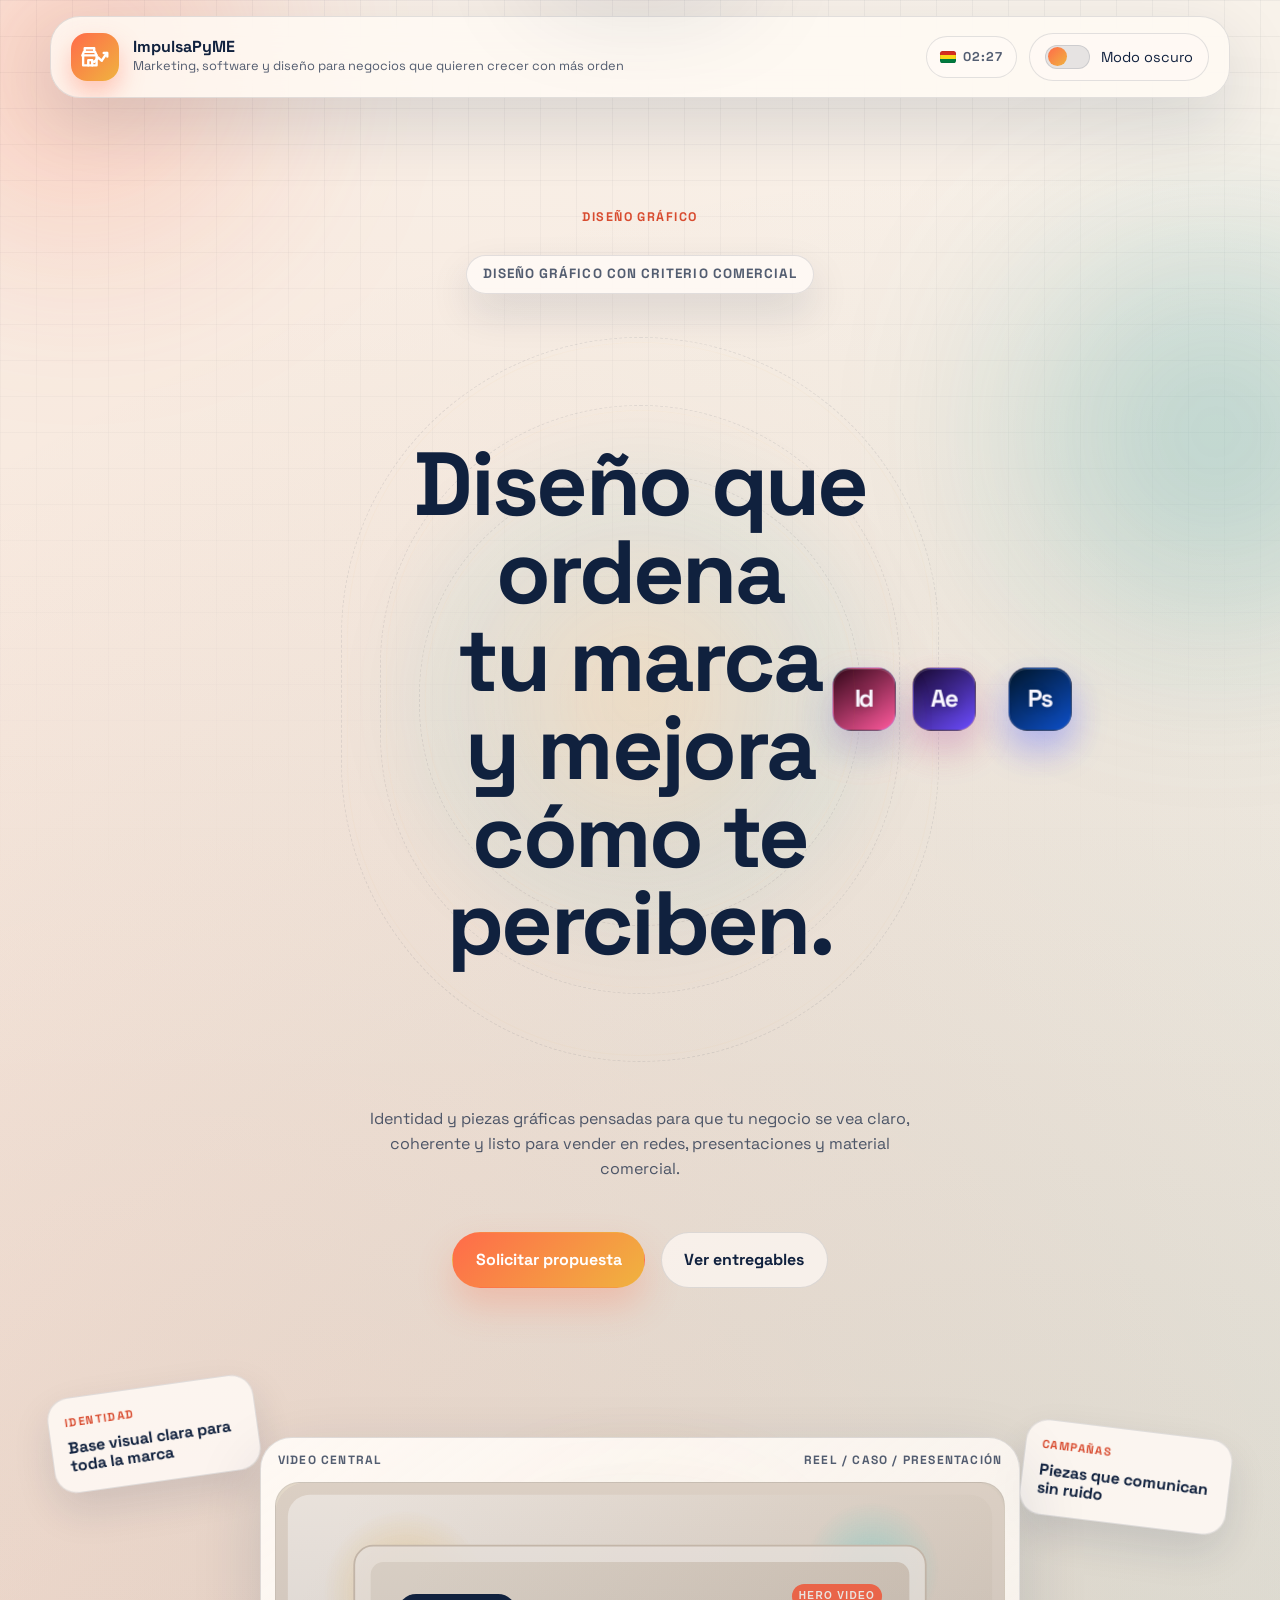
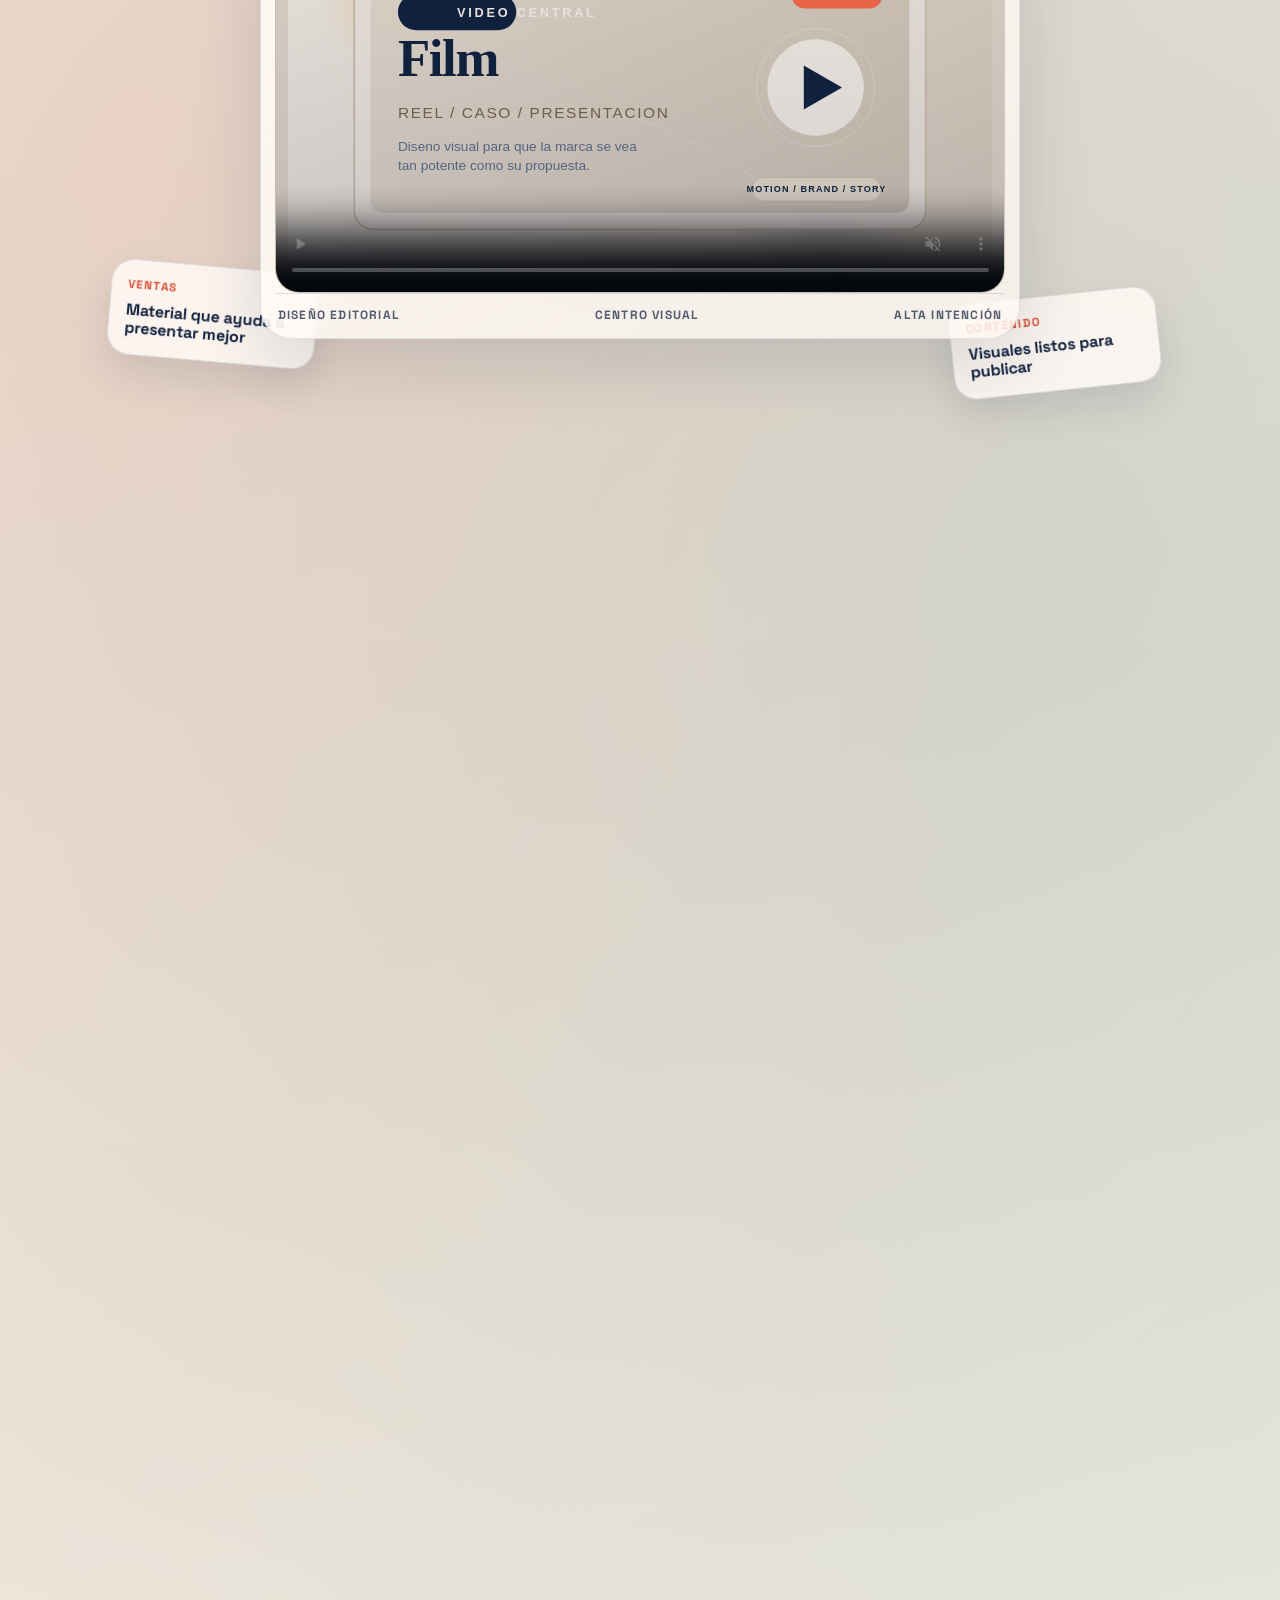
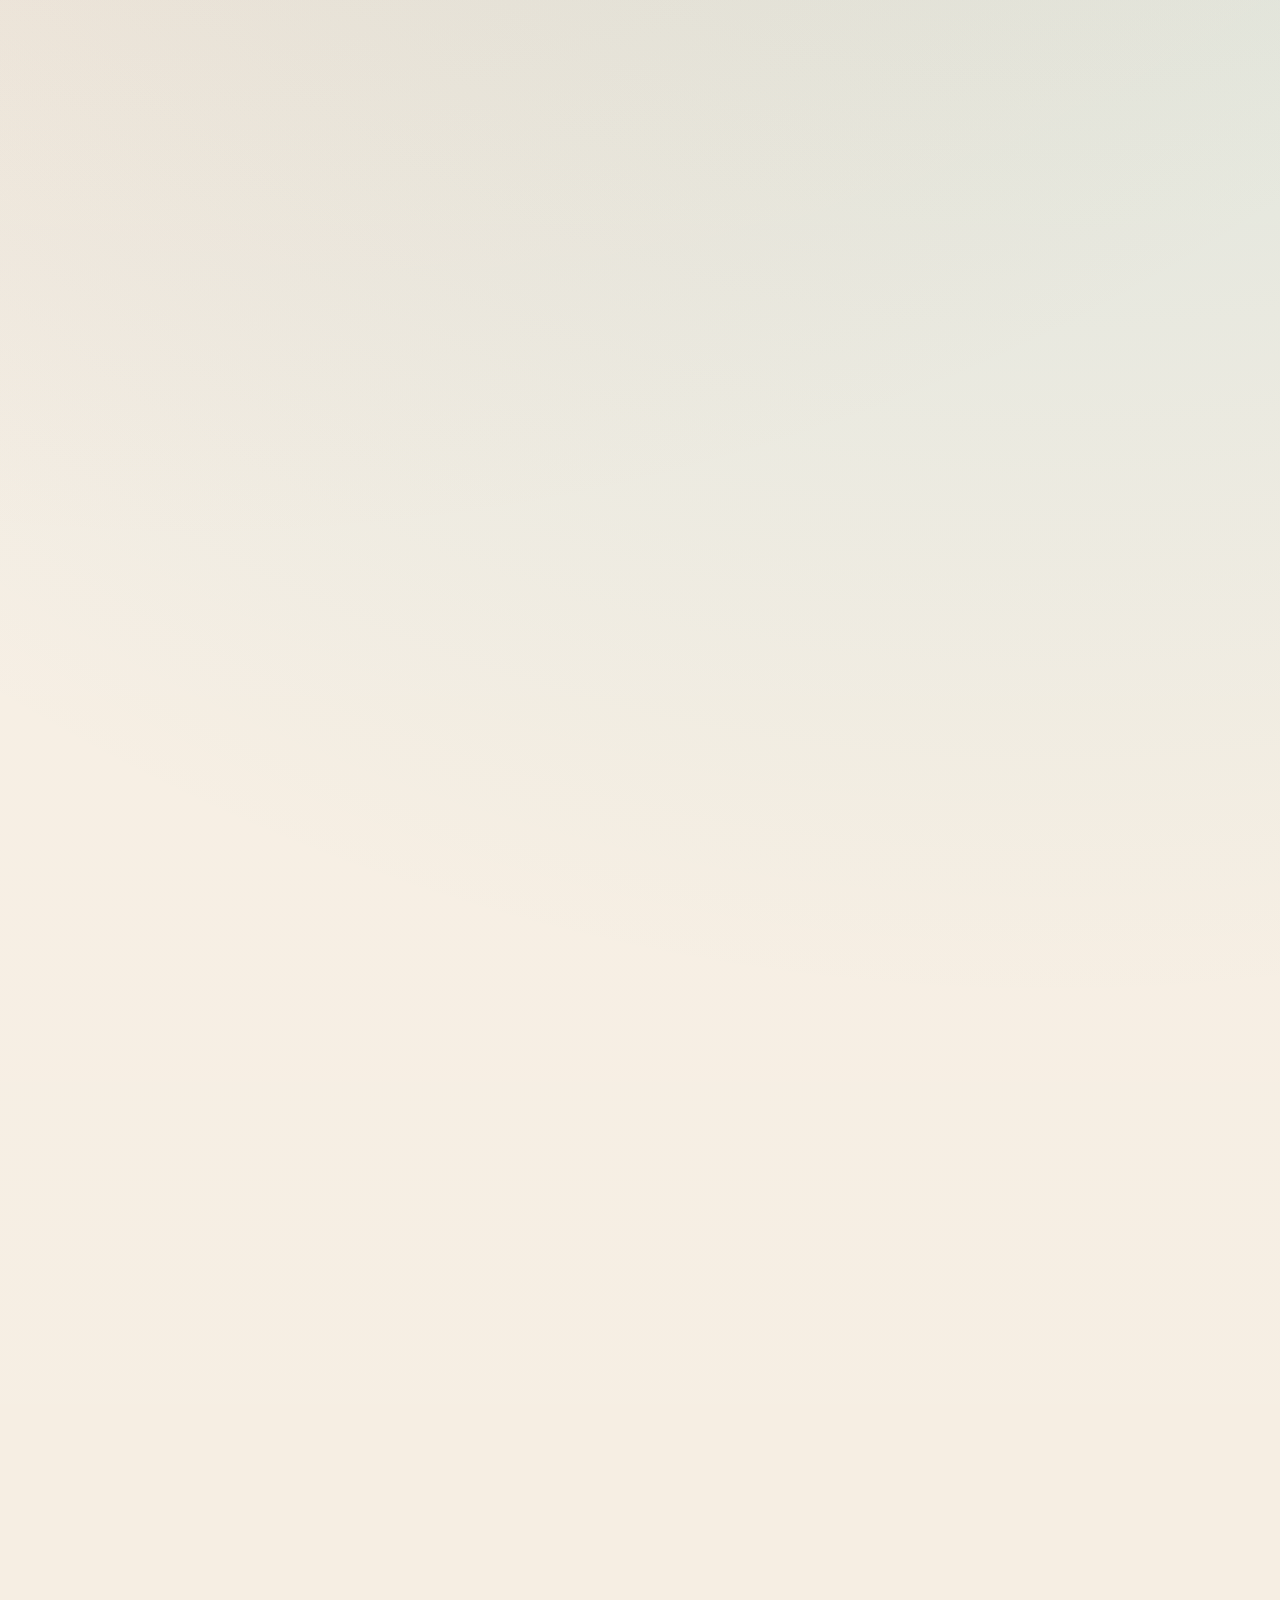
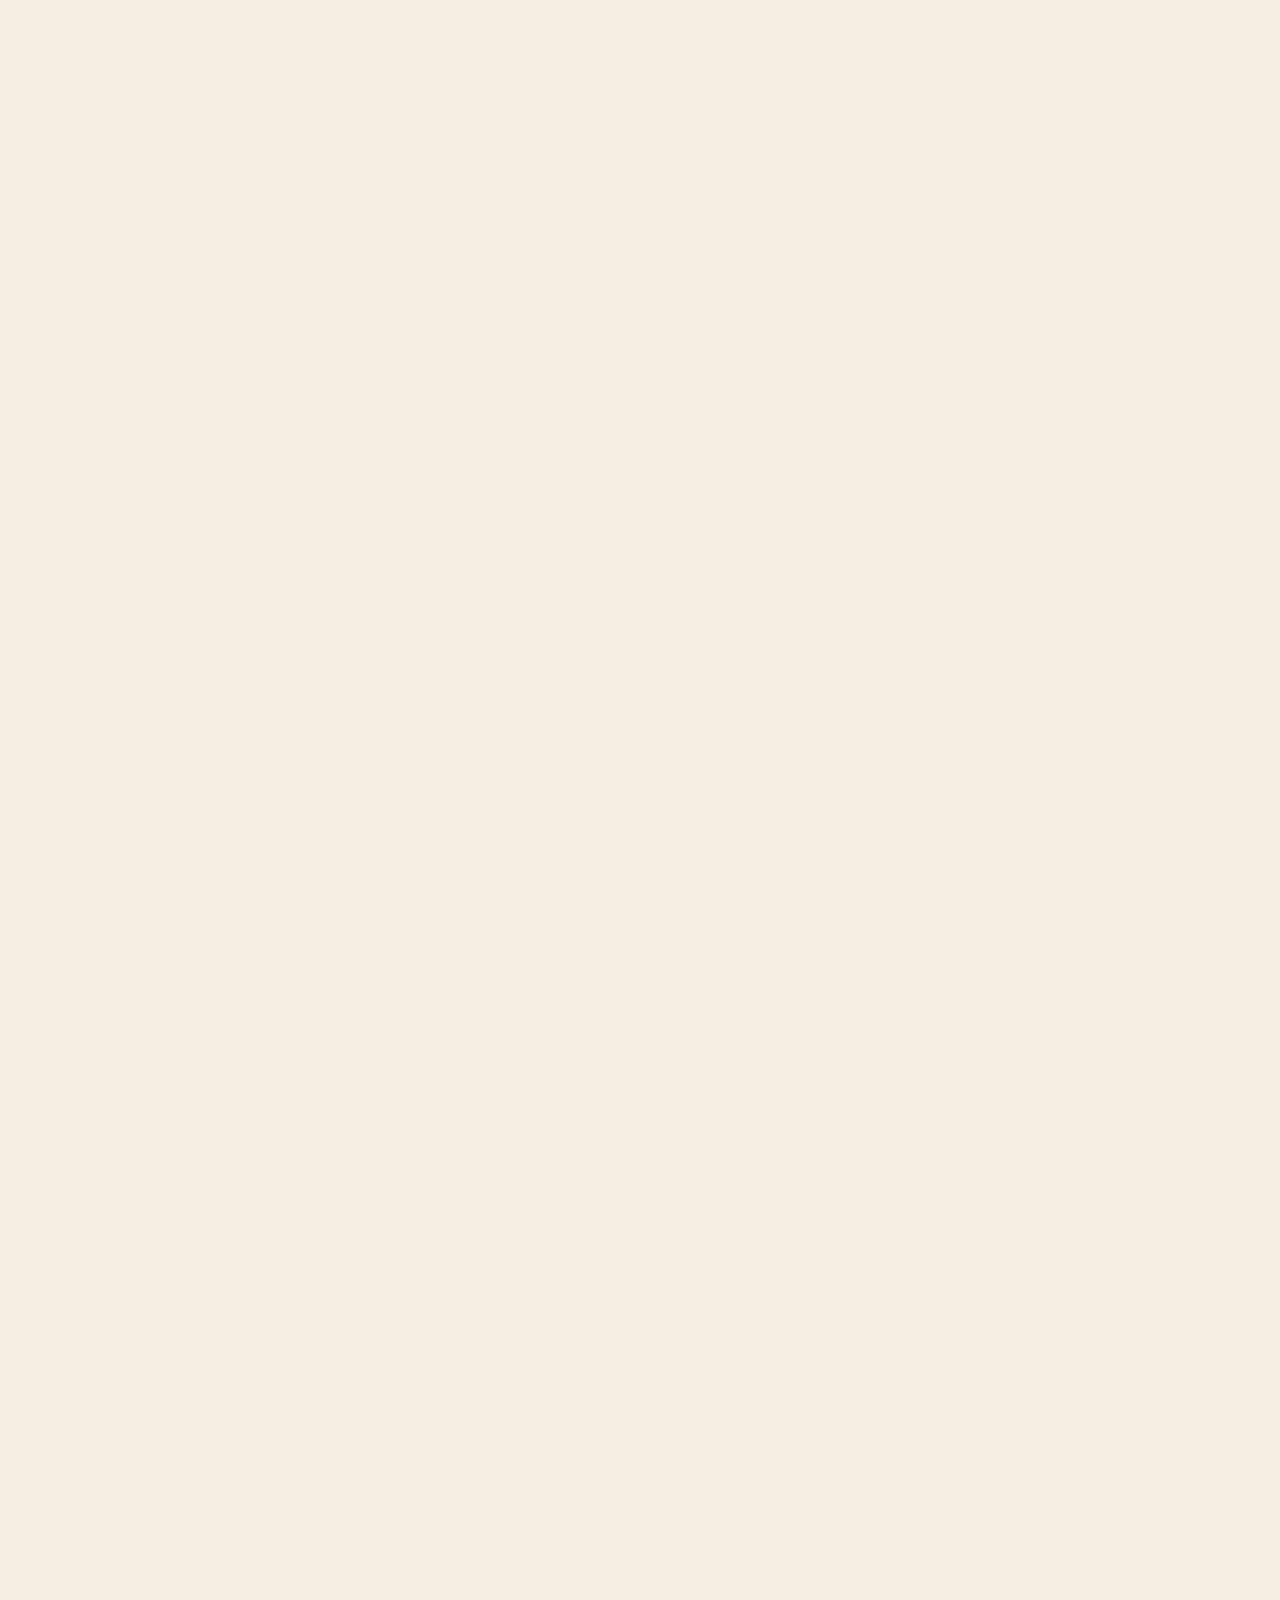
==== commit 6ca3bdb4: "🎨 Palette: implement cinematic navigation feedback and accessibility suite - Add dynamically injecte" ====
--- a/diseno.html
+++ b/diseno.html
@@ -444,10 +444,16 @@
                 class="copy-chip"
                 type="button"
                 data-copy="julieth3357t@gmail.com"
+                data-copy-type="Correo"
               >
                 Copiar correo
               </button>
-              <button class="copy-chip" type="button" data-copy="75541660">
+              <button
+                class="copy-chip"
+                type="button"
+                data-copy="75541660"
+                data-copy-type="WhatsApp"
+              >
                 Copiar WhatsApp
               </button>
               <span class="microcopy"
--- a/styles.css
+++ b/styles.css
@@ -9726,3 +9726,107 @@
     animation: none;
   }
 }
+
+/* --- Palette: Cinematic Interaction & Feedback --- */
+
+.skip-link {
+  position: fixed;
+  top: -100px;
+  left: 50%;
+  transform: translateX(-50%);
+  z-index: 500;
+  padding: 0.8rem 1.5rem;
+  background: var(--surface-contrast);
+  color: var(--bg);
+  font-weight: 700;
+  text-decoration: none;
+  border-radius: 0 0 1.2rem 1.2rem;
+  border: 1px solid var(--line-inverse);
+  border-top: 0;
+  box-shadow: var(--shadow-strong);
+  transition: top 0.4s cubic-bezier(0.22, 1, 0.36, 1);
+}
+
+.skip-link:focus {
+  top: 0;
+  outline: none;
+}
+
+.site-toast {
+  position: fixed;
+  bottom: 2rem;
+  left: 50%;
+  transform: translate(-50%, 20px);
+  z-index: 400;
+  opacity: 0;
+  pointer-events: none;
+  transition: transform 0.4s cubic-bezier(0.22, 1, 0.36, 1), opacity 0.3s ease;
+}
+
+.site-toast.is-visible {
+  transform: translate(-50%, 0);
+  opacity: 1;
+}
+
+.site-toast__inner {
+  display: flex;
+  align-items: center;
+  gap: 0.75rem;
+  padding: 0.75rem 1.2rem;
+  background: var(--surface-contrast);
+  color: var(--bg);
+  border: 1px solid var(--line-inverse);
+  border-radius: 999px;
+  box-shadow: var(--shadow-strong);
+  backdrop-filter: blur(12px);
+}
+
+.site-toast__icon {
+  display: grid;
+  place-items: center;
+  width: 1.4rem;
+  height: 1.4rem;
+  background: var(--accent);
+  color: #fff;
+  border-radius: 50%;
+  font-size: 0.8rem;
+}
+
+.site-toast__message {
+  font-size: 0.9rem;
+  font-weight: 500;
+  letter-spacing: 0.02em;
+}
+
+.is-loading-link {
+  position: relative;
+  overflow: hidden;
+}
+
+.is-loading-link::after {
+  content: "";
+  position: absolute;
+  inset: 0;
+  background: linear-gradient(90deg, transparent, rgba(255, 255, 255, 0.2), transparent);
+  background-size: 200% 100%;
+  animation: link-shimmer 0.75s linear infinite;
+}
+
+@keyframes link-shimmer {
+  0% { background-position: 200% 0; }
+  100% { background-position: -200% 0; }
+}
+
+[data-theme="dark"] .site-toast__inner,
+[data-theme="dark"] .skip-link {
+  background: var(--surface-strong);
+  color: var(--ink);
+  border-color: var(--line);
+}
+
+@media (prefers-reduced-motion: reduce) {
+  .skip-link, .site-toast, .is-loading-link::after {
+    transition: none !important;
+    animation: none !important;
+  }
+}
